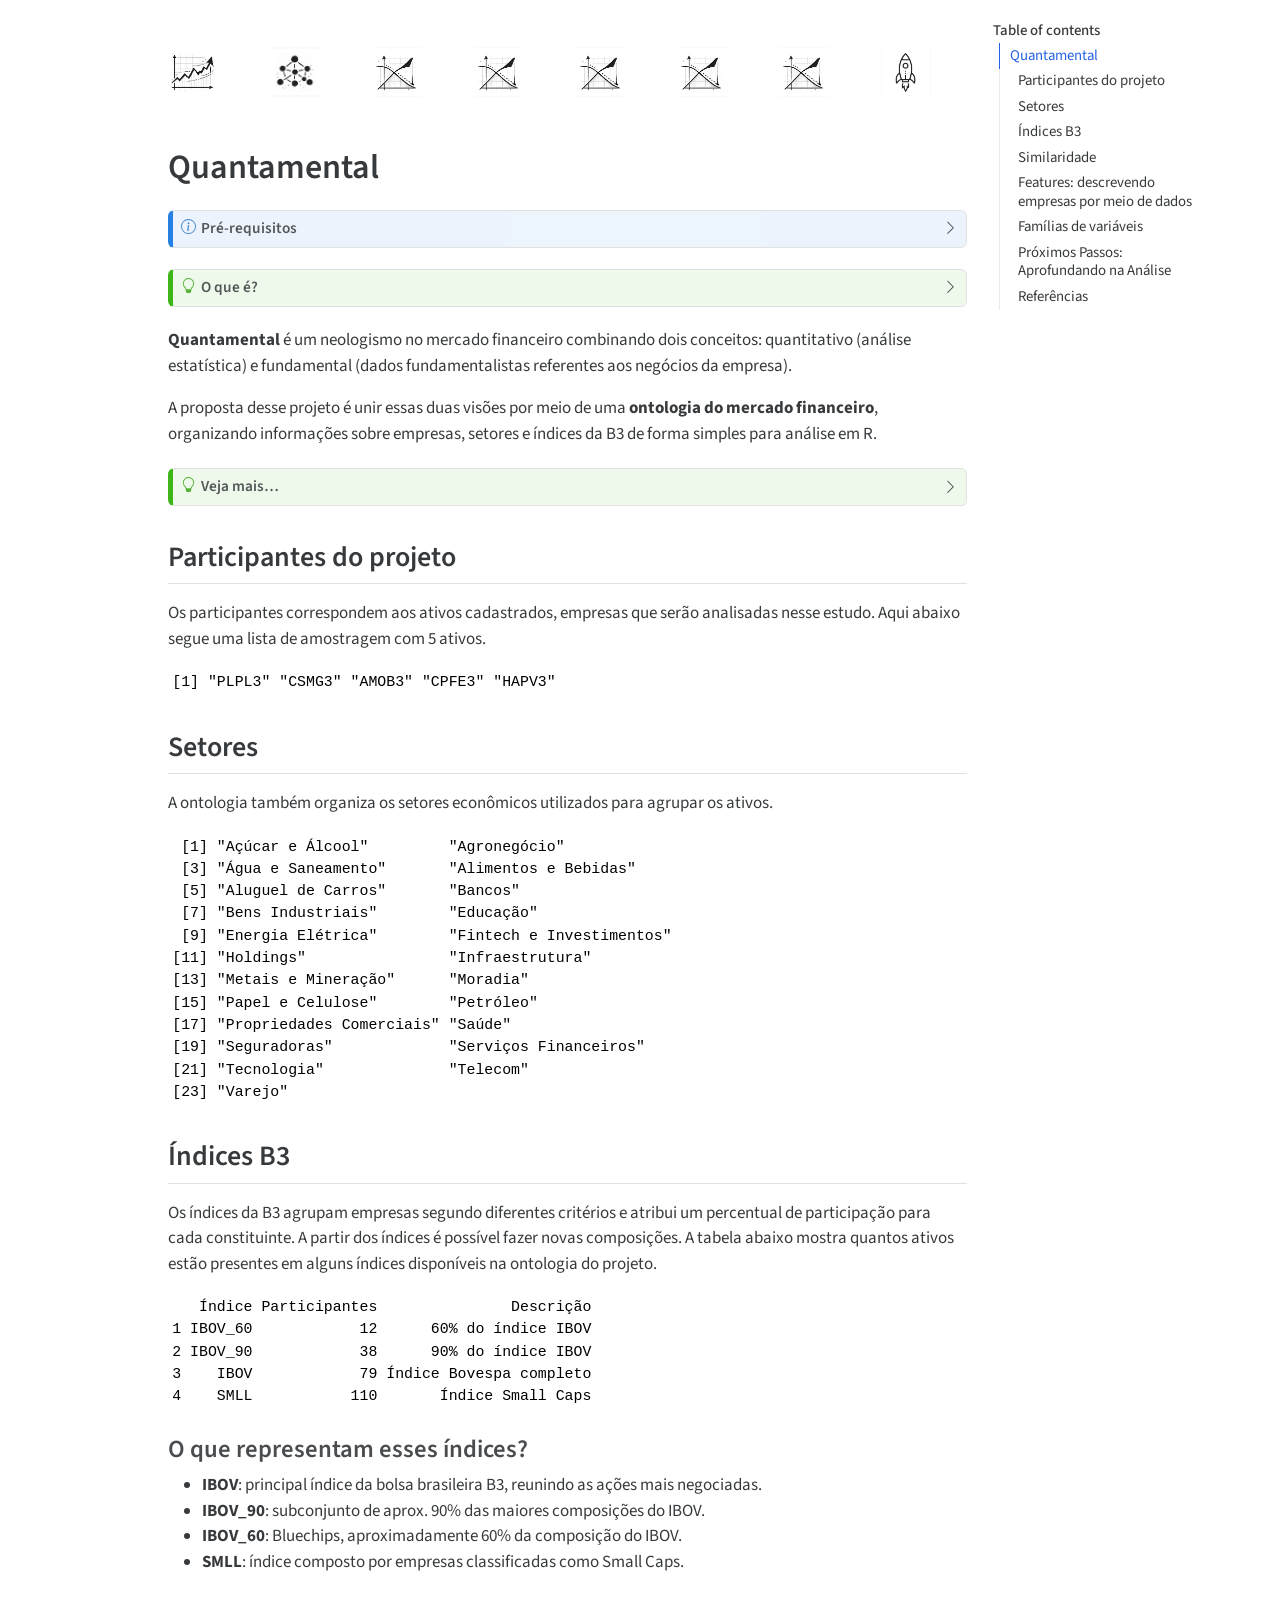
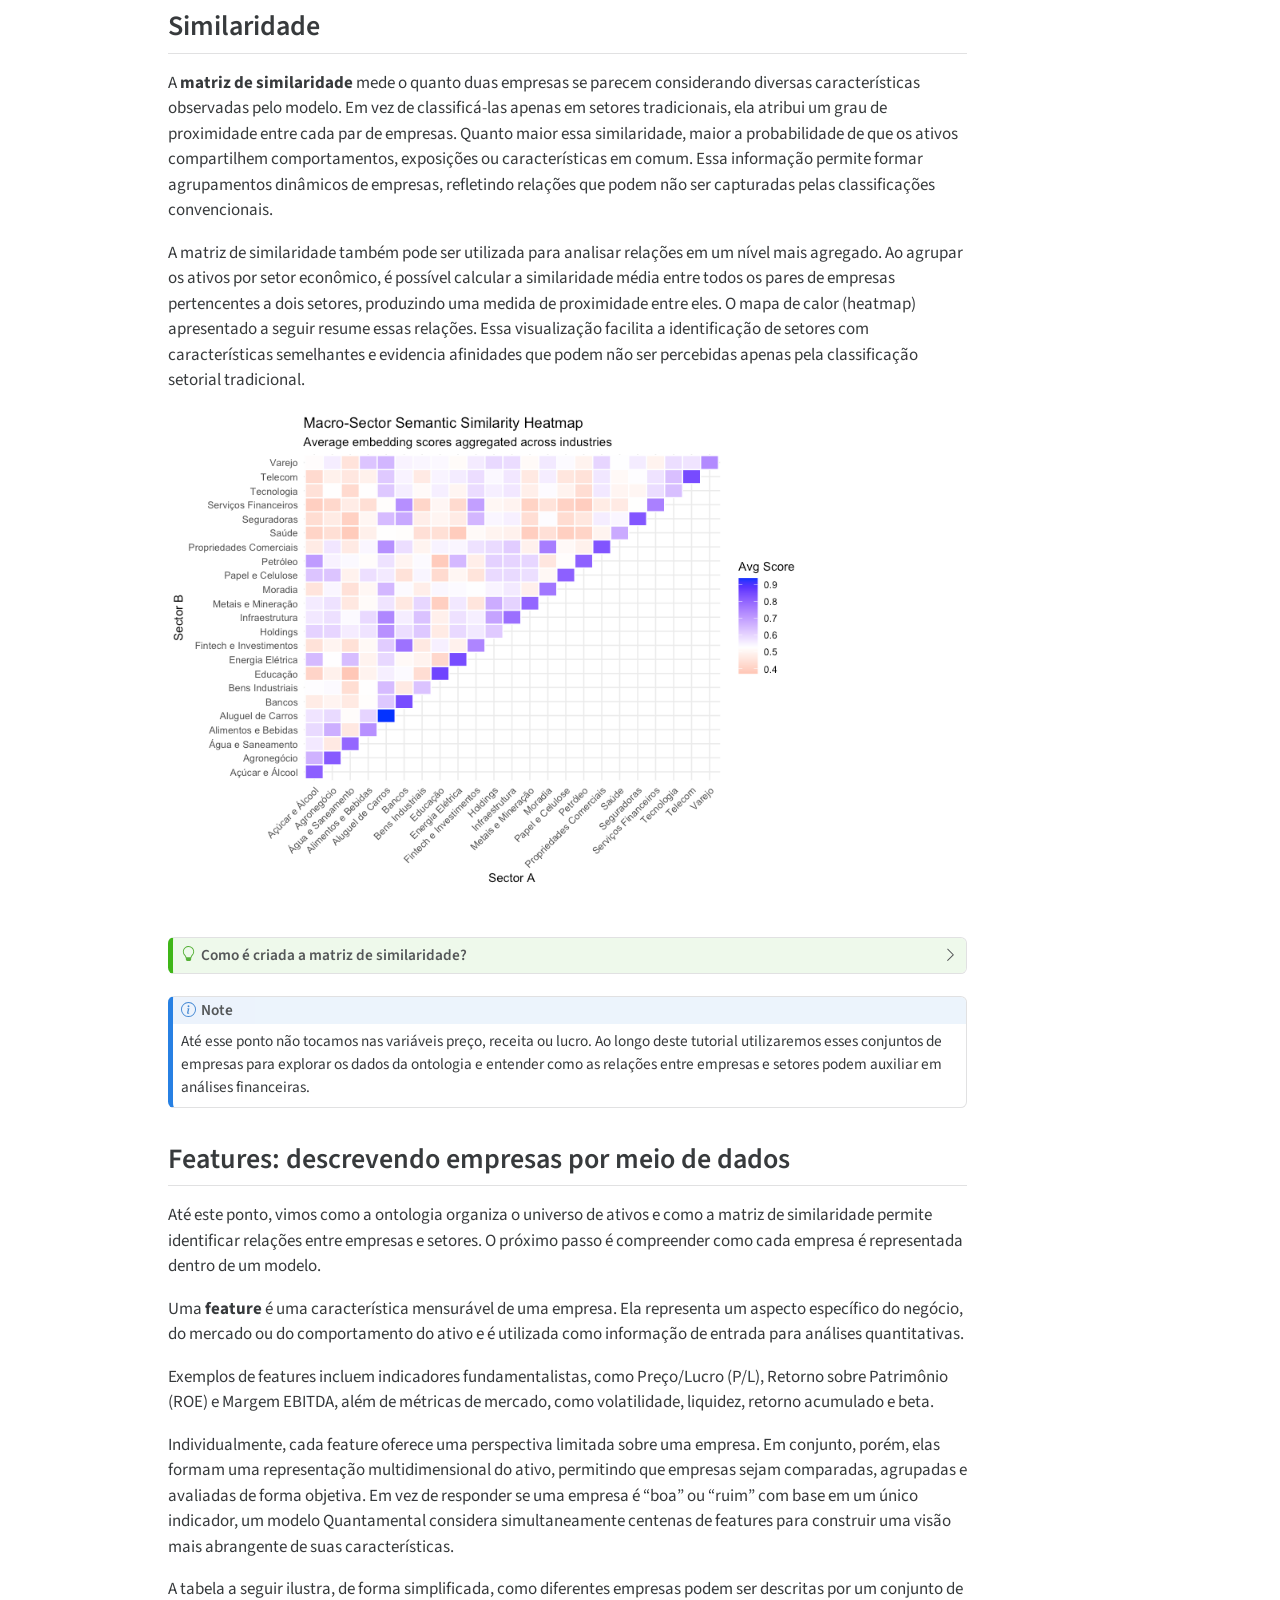
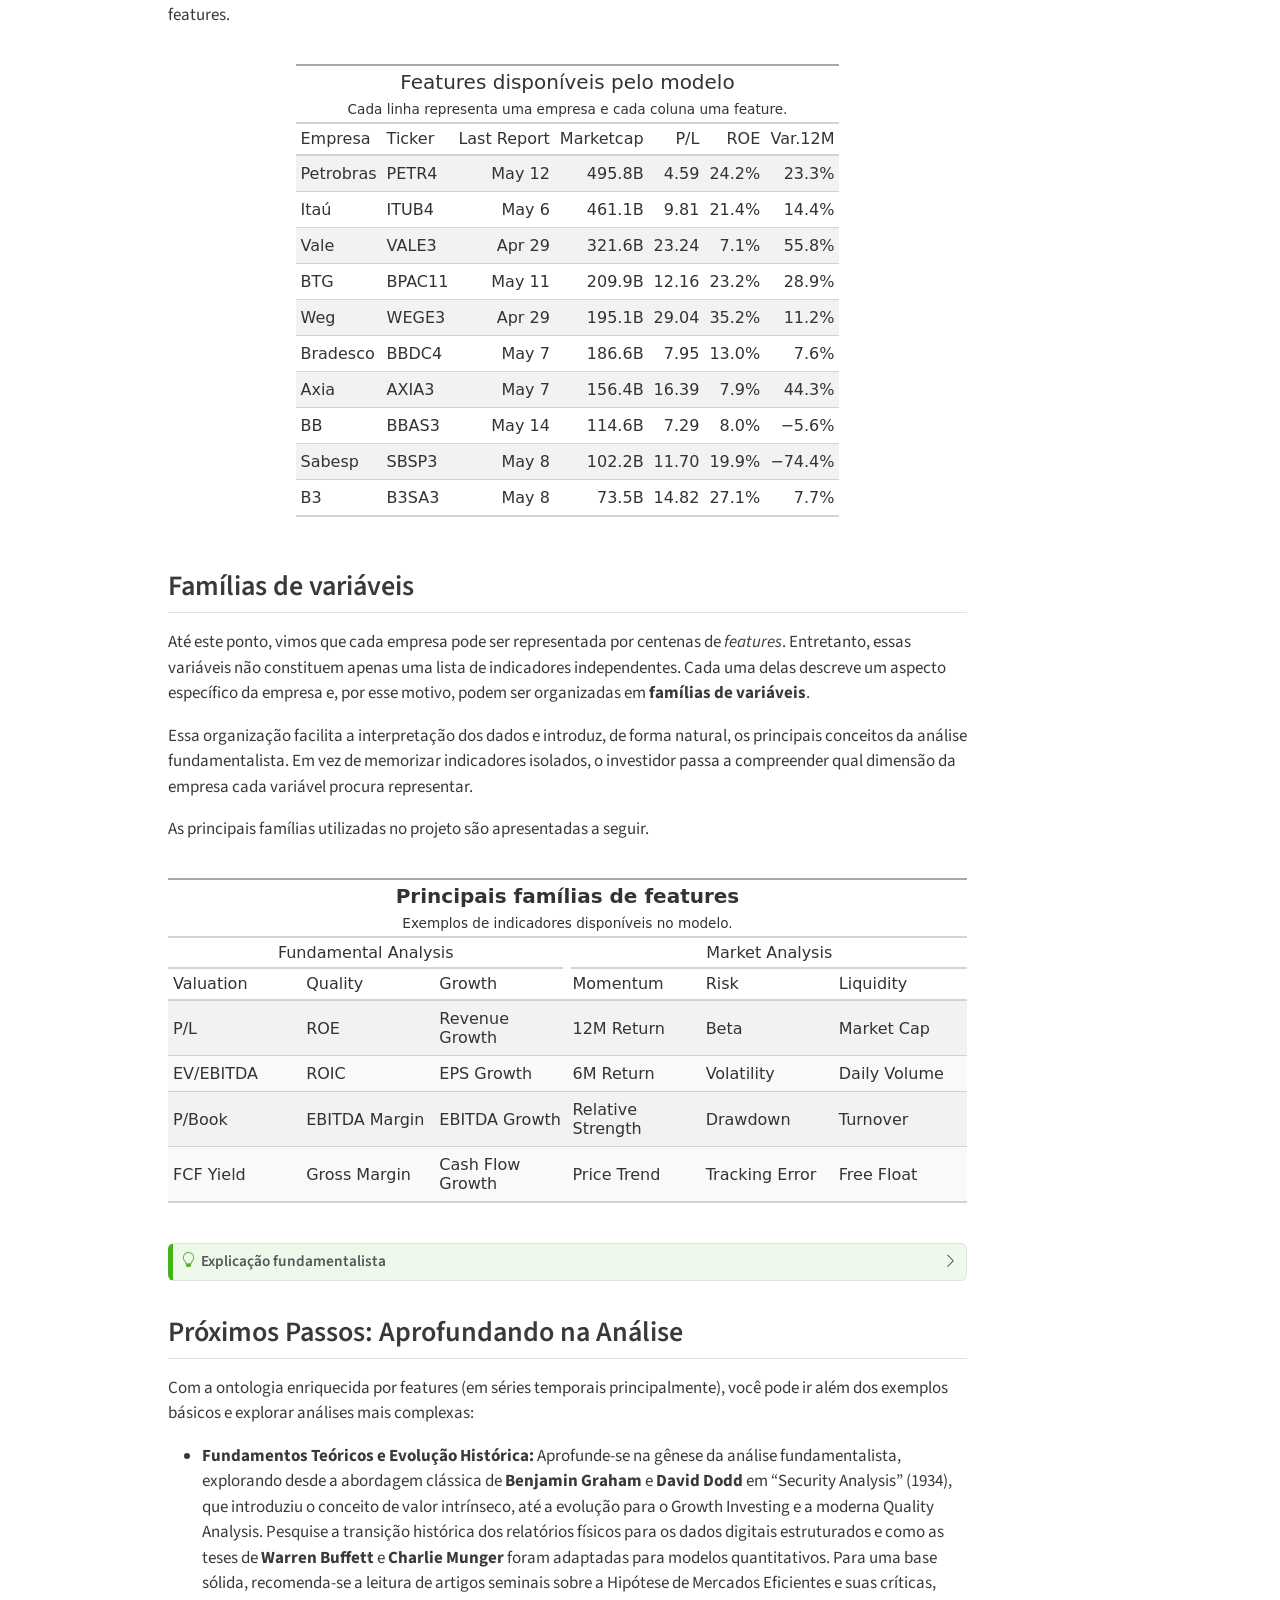
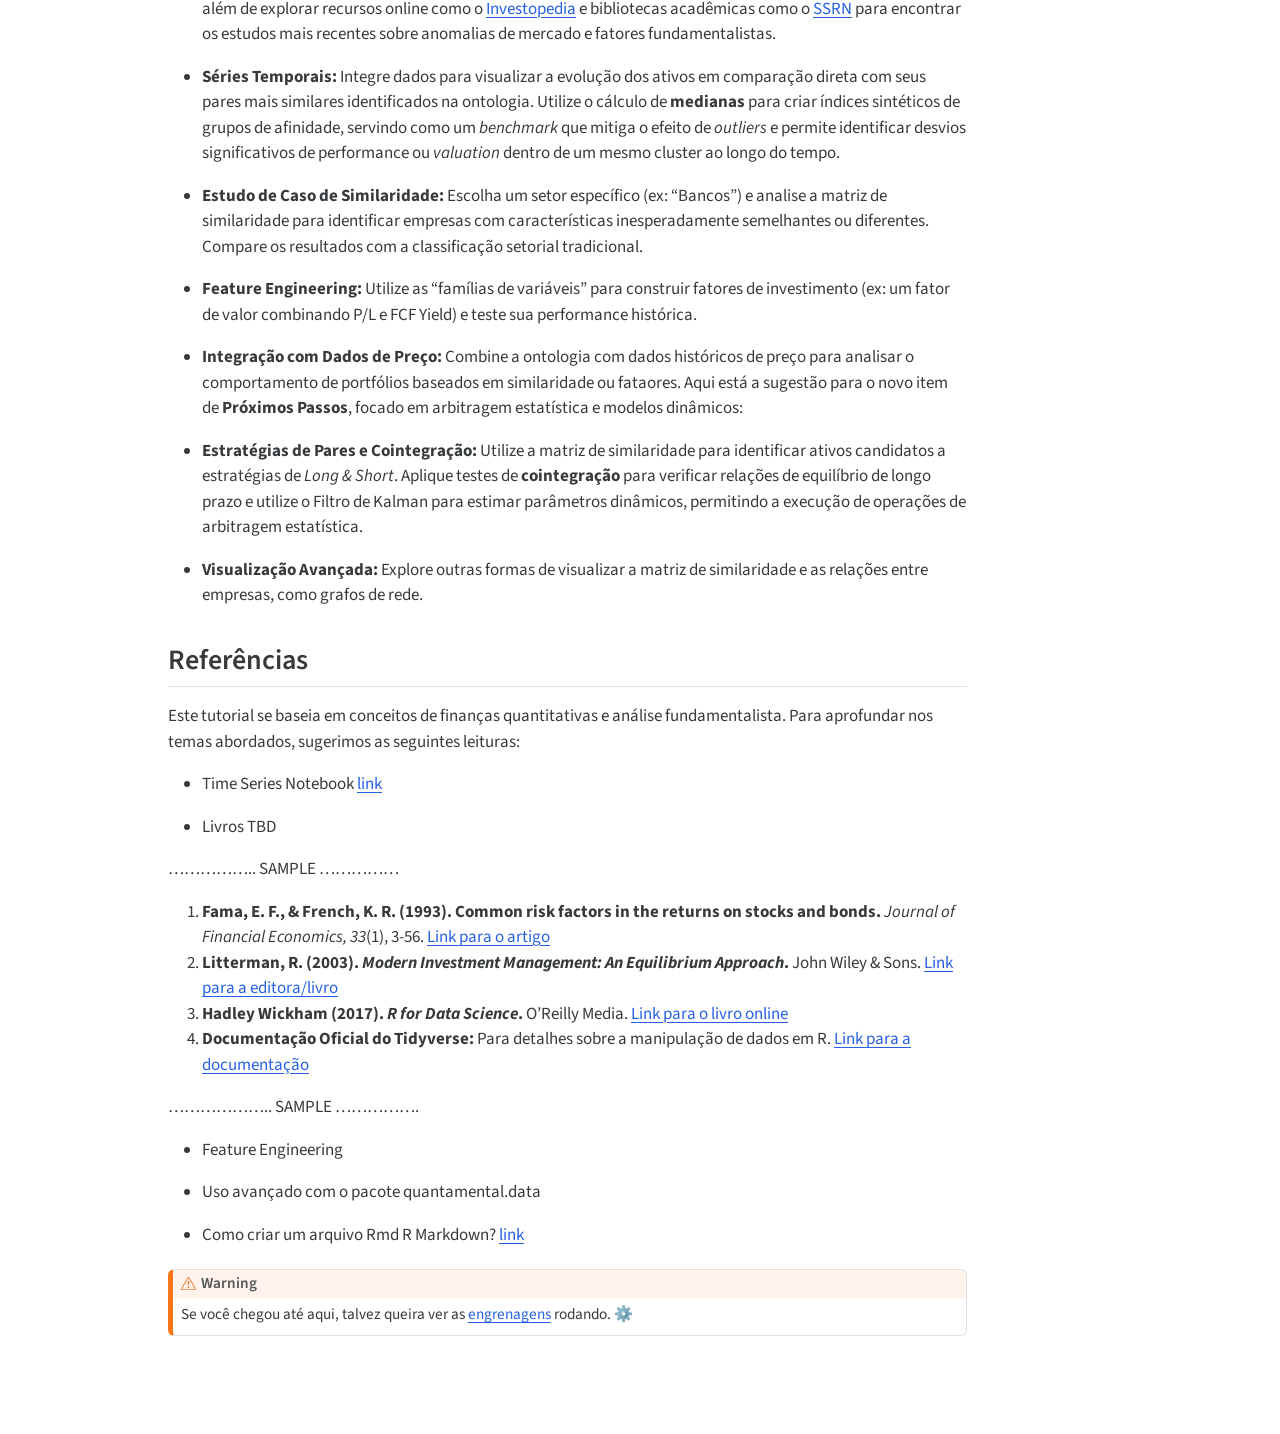
==== docs/index.html @ 2df6fa6d "notebook" ====
<!DOCTYPE html>
<html xmlns="http://www.w3.org/1999/xhtml" lang="en" xml:lang="en"><head>

<meta charset="utf-8">
<meta name="generator" content="quarto-1.9.38">

<meta name="viewport" content="width=device-width, initial-scale=1.0, user-scalable=yes">


<title>index</title>
<style>
/* Default styles provided by pandoc.
** See https://pandoc.org/MANUAL.html#variables-for-html for config info.
*/
code{white-space: pre-wrap;}
span.smallcaps{font-variant: small-caps;}
div.columns{display: flex; gap: min(4vw, 1.5em);}
div.column{flex: auto; overflow-x: auto;}
div.hanging-indent{margin-left: 1.5em; text-indent: -1.5em;}
ul.task-list{list-style: none;}
ul.task-list li input[type="checkbox"] {
  width: 0.8em;
  margin: 0 0.8em 0.2em -1em; /* quarto-specific, see https://github.com/quarto-dev/quarto-cli/issues/4556 */ 
  vertical-align: middle;
}
/* CSS for syntax highlighting */
html { -webkit-text-size-adjust: 100%; }
pre > code.sourceCode { white-space: pre; position: relative; }
pre > code.sourceCode > span { display: inline-block; line-height: 1.25; }
pre > code.sourceCode > span:empty { height: 1.2em; }
.sourceCode { overflow: visible; }
code.sourceCode > span { color: inherit; text-decoration: inherit; }
div.sourceCode { margin: 1em 0; }
pre.sourceCode { margin: 0; }
@media screen {
div.sourceCode { overflow: auto; }
}
@media print {
pre > code.sourceCode { white-space: pre-wrap; }
pre > code.sourceCode > span { text-indent: -5em; padding-left: 5em; }
}
pre.numberSource code
  { counter-reset: source-line 0; }
pre.numberSource code > span
  { position: relative; left: -4em; counter-increment: source-line; }
pre.numberSource code > span > a:first-child::before
  { content: counter(source-line);
    position: relative; left: -1em; text-align: right; vertical-align: baseline;
    border: none; display: inline-block;
    -webkit-touch-callout: none; -webkit-user-select: none;
    -khtml-user-select: none; -moz-user-select: none;
    -ms-user-select: none; user-select: none;
    padding: 0 4px; width: 4em;
  }
pre.numberSource { margin-left: 3em;  padding-left: 4px; }
div.sourceCode
  {   }
@media screen {
pre > code.sourceCode > span > a:first-child::before { text-decoration: underline; }
}
</style>


<script src="index_files/libs/clipboard/clipboard.min.js"></script>
<script src="index_files/libs/quarto-html/quarto.js" type="module"></script>
<script src="index_files/libs/quarto-html/tabsets/tabsets.js" type="module"></script>
<script src="index_files/libs/quarto-html/popper.min.js"></script>
<script src="index_files/libs/quarto-html/tippy.umd.min.js"></script>
<script src="index_files/libs/quarto-html/anchor.min.js"></script>
<link href="index_files/libs/quarto-html/tippy.css" rel="stylesheet">
<link href="index_files/libs/quarto-html/quarto-syntax-highlighting-15634bcf2e68342d4ad2dfa704d543f6.css" rel="stylesheet" id="quarto-text-highlighting-styles">
<script src="index_files/libs/bootstrap/bootstrap.min.js"></script>
<link href="index_files/libs/bootstrap/bootstrap-icons.css" rel="stylesheet">
<link href="index_files/libs/bootstrap/bootstrap-8ffd5f67044e5306d9846f29df41dda5.min.css" rel="stylesheet" append-hash="true" id="quarto-bootstrap" data-mode="light">


</head>

<body class="quarto-light">

<div id="quarto-content" class="page-columns page-rows-contents page-layout-article">
<div id="quarto-margin-sidebar" class="sidebar margin-sidebar">
  <nav id="TOC" role="doc-toc" class="toc-active">
    <h2 id="toc-title">Table of contents</h2>
   
  <ul class="collapse">
  <li><a href="#quantamental" id="toc-quantamental" class="nav-link active" data-scroll-target="#quantamental">Quantamental</a>
  <ul class="collapse">
  <li><a href="#participantes-do-projeto" id="toc-participantes-do-projeto" class="nav-link" data-scroll-target="#participantes-do-projeto">Participantes do projeto</a></li>
  <li><a href="#setores" id="toc-setores" class="nav-link" data-scroll-target="#setores">Setores</a></li>
  <li><a href="#índices-b3" id="toc-índices-b3" class="nav-link" data-scroll-target="#índices-b3">Índices B3</a></li>
  <li><a href="#similaridade" id="toc-similaridade" class="nav-link" data-scroll-target="#similaridade">Similaridade</a></li>
  <li><a href="#features-descrevendo-empresas-por-meio-de-dados" id="toc-features-descrevendo-empresas-por-meio-de-dados" class="nav-link" data-scroll-target="#features-descrevendo-empresas-por-meio-de-dados">Features: descrevendo empresas por meio de dados</a></li>
  <li><a href="#famílias-de-variáveis" id="toc-famílias-de-variáveis" class="nav-link" data-scroll-target="#famílias-de-variáveis">Famílias de variáveis</a></li>
  <li><a href="#próximos-passos-aprofundando-na-análise" id="toc-próximos-passos-aprofundando-na-análise" class="nav-link" data-scroll-target="#próximos-passos-aprofundando-na-análise">Próximos Passos: Aprofundando na Análise</a></li>
  <li><a href="#referências" id="toc-referências" class="nav-link" data-scroll-target="#referências">Referências</a></li>
  </ul></li>
  </ul>
</nav>
</div>
<main class="content" id="quarto-document-content">




<style>
.icon_menu {
  display: grid;
  grid-template-columns: repeat(8, 1fr);
  gap: 16px;
  max-width: 1400px;
  margin: 30px auto;
}
.icon_menu img {
    background: #fafafa;
    border: none;
    width: 50px;      
    height: 50px;
    object-fit: contain;
}
.icon_menu a {
    text-align: center;
    text-decoration: none;
}
</style>
<div class="icon_menu">
<p><a href="time_series.html"> <img src="png/icon_time_series.png"> </a></p>
<p><a href="#similarity"> <img src="png/icon_similarity.png"> </a></p>
<p><a href="#generic"> <img src="png/icon_generic.png"> </a></p>
<p><a href="#generic"> <img src="png/icon_generic.png"> </a></p>
<p><a href="#generic"> <img src="png/icon_generic.png"> </a></p>
<p><a href="#generic"> <img src="png/icon_generic.png"> </a></p>
<p><a href="#generic"> <img src="png/icon_generic.png"> </a></p>
<p><a href="coding.html"> <img src="png/icon_rocket.png"> </a></p>
</div>
<section id="quantamental" class="level1">
<h1>Quantamental</h1>
<div class="callout callout-style-default callout-note callout-titled">
<div class="callout-header d-flex align-content-center collapsed" data-bs-toggle="collapse" data-bs-target=".callout-1-contents" aria-controls="callout-1" aria-expanded="false" aria-label="Toggle callout">
<div class="callout-icon-container">
<i class="callout-icon"></i>
</div>
<div class="callout-title-container flex-fill">
<span class="screen-reader-only">Note</span>Pré-requisitos
</div>
<div class="callout-btn-toggle d-inline-block border-0 py-1 ps-1 pe-0 float-end"><i class="callout-toggle"></i></div>
</div>
<div id="callout-1" class="callout-1-contents callout-collapse collapse">
<div class="callout-body-container callout-body">
<p>Instalar o R versão posterior a 4.5.2 <br> <a href="https://cran.r-project.org/bin/windows/base/" class="uri">https://cran.r-project.org/bin/windows/base/</a></p>
<p>E a IDE RStudio <br> <a href="https://docs.posit.co/ide/user/#rstudio-ide-oss-downloads" class="uri">https://docs.posit.co/ide/user/#rstudio-ide-oss-downloads</a></p>
<p>Os pacotes de R são obrigatórios para execução correta dos código mais básicos <strong>renv</strong> (ajuda com a criação do ambiente de execução), <strong>here</strong> (acesso a diretórios), <strong>pacman</strong> (instalar os pacotes e dependencias), <strong>tidyverse</strong> é excelente para execuções básicas - <a href="https://tidyverse.org">link</a> -</p>
<div class="code-copy-outer-scaffold"><div class="sourceCode" id="cb1"><pre class="sourceCode r code-with-copy"><code class="sourceCode r"><span id="cb1-1"><a href="#cb1-1" aria-hidden="true" tabindex="-1"></a><span class="cf">if</span> (<span class="sc">!</span><span class="fu">requireNamespace</span>(<span class="st">"renv"</span>, <span class="at">quietly =</span> <span class="cn">TRUE</span>)) <span class="fu">install.packages</span>(<span class="st">"renv"</span>)</span>
<span id="cb1-2"><a href="#cb1-2" aria-hidden="true" tabindex="-1"></a><span class="co"># 1. Install base packages</span></span>
<span id="cb1-3"><a href="#cb1-3" aria-hidden="true" tabindex="-1"></a>renv<span class="sc">::</span><span class="fu">install</span>(<span class="fu">c</span>(<span class="st">"here"</span>,<span class="st">"pacman"</span>))</span>
<span id="cb1-4"><a href="#cb1-4" aria-hidden="true" tabindex="-1"></a><span class="co"># 2. Install with pacman (auto dependencies install)</span></span>
<span id="cb1-5"><a href="#cb1-5" aria-hidden="true" tabindex="-1"></a>pacman<span class="sc">::</span><span class="fu">p_load</span>(<span class="st">"gm"</span>,<span class="st">"tidyverse"</span>)</span></code></pre></div><button title="Copy to Clipboard" class="code-copy-button"><i class="bi"></i></button></div>
</div>
</div>
</div>
<div class="callout callout-style-default callout-tip callout-titled">
<div class="callout-header d-flex align-content-center collapsed" data-bs-toggle="collapse" data-bs-target=".callout-2-contents" aria-controls="callout-2" aria-expanded="false" aria-label="Toggle callout">
<div class="callout-icon-container">
<i class="callout-icon"></i>
</div>
<div class="callout-title-container flex-fill">
<span class="screen-reader-only">Tip</span>O que é?
</div>
<div class="callout-btn-toggle d-inline-block border-0 py-1 ps-1 pe-0 float-end"><i class="callout-toggle"></i></div>
</div>
<div id="callout-2" class="callout-2-contents callout-collapse collapse">
<div class="callout-body-container callout-body">
<p><em>Quanta.mental</em> <br></p>
<ul>
<li><p><strong>Quantitativo:</strong> refere-se à análise quantitativa — modelos matemáticos, algoritmos, estatística e processamento de dados.</p></li>
<li><p><strong>Fundamental:</strong> refere-se à análise fundamentalista tradicional — avaliação de balanços patrimoniais, saúde do negócio, governança e contexto de mercado.</p></li>
</ul>
<section id="origem-e-contexto-histórico" class="level3">
<h3 class="anchored" data-anchor-id="origem-e-contexto-histórico">Origem e Contexto Histórico</h3>
<p>A palavra começou a ganhar forte tração em Wall Street por volta de 2015–2017, em resposta a uma mudança estrutural no mercado financeiro global:</p>
<ul>
<li><p>A explosão dos Big Data e IA: Os gestores fundamentalistas tradicionais (como os seguidores da escola de Warren Buffett) perceberam que a análise manual de balanços e relatórios já não era suficiente diante do volume massivo de dados alternativos (como dados de satélite, navegação na web e transações de cartão de crédito).</p></li>
<li><p>Os limites dos algoritmos puros: Por outro lado, os fundos puramente quantitativos (quant, pioneiros como Jim Simons) enfrentavam desafios com eventos imprevisíveis (black swans) e “ruídos” estatísticos onde o julgamento humano e a visão macro ainda se faziam indispensáveis.</p></li>
</ul>
<p>A gestão quantamental propõe o “melhor dos dois mundos”: o poder computacional analisa de dados para gerar hipóteses e identificar oportunidades, enquanto o faro e julgamento do analista humano valida essas teses e compreende as nuances do negócio que a matemática pura não consegue capturar.</p>
</section>
</div>
</div>
</div>
<p><strong>Quantamental</strong> é um neologismo no mercado financeiro combinando dois conceitos: quantitativo (análise estatística) e fundamental (dados fundamentalistas referentes aos negócios da empresa).</p>
<p>A proposta desse projeto é unir essas duas visões por meio de uma <strong>ontologia do mercado financeiro</strong>, organizando informações sobre empresas, setores e índices da B3 de forma simples para análise em R.</p>
<div class="callout callout-style-default callout-tip callout-titled">
<div class="callout-header d-flex align-content-center collapsed" data-bs-toggle="collapse" data-bs-target=".callout-3-contents" aria-controls="callout-3" aria-expanded="false" aria-label="Toggle callout">
<div class="callout-icon-container">
<i class="callout-icon"></i>
</div>
<div class="callout-title-container flex-fill">
<span class="screen-reader-only">Tip</span>Veja mais…
</div>
<div class="callout-btn-toggle d-inline-block border-0 py-1 ps-1 pe-0 float-end"><i class="callout-toggle"></i></div>
</div>
<div id="callout-3" class="callout-3-contents callout-collapse collapse">
<div class="callout-body-container callout-body">
<p>Uma ontologia pode ser entendida como um <strong>mapa de conhecimento</strong>. Em vez de trabalhar apenas com tabelas isoladas, ela organiza como os elementos do mercado financeiro se relacionam.</p>
<p>Por exemplo:</p>
<ul>
<li>uma empresa pertence a um setor;</li>
<li>um setor reúne diversas empresas;</li>
<li>uma empresa pode fazer parte de um ou mais índices da B3;</li>
<li>empresas do mesmo setor tendem a possuir características semelhantes.</li>
</ul>
<p>Essa organização facilita análises exploratórias, construção de modelos quantitativos e geração de insights para investimento.</p>
<p>Carregando os objetos para gerar os dados dessa página…</p>
<div class="cell">
<div class="cell-output cell-output-stdout">
<pre><code>ontology healthcheck validation...
23 sectors and 171 assets 
indexes updated at 2026-05-05 (IBOV~60%=12) (IBOV~90%=38) (IBOV=79) (SMLL=110) </code></pre>
</div>
<div class="cell-output cell-output-stdout">
<pre><code>quantamental healthcheck validation...</code></pre>
</div>
</div>
</div>
</div>
</div>
<section id="participantes-do-projeto" class="level2">
<h2 class="anchored" data-anchor-id="participantes-do-projeto">Participantes do projeto</h2>
<p>Os participantes correspondem aos ativos cadastrados, empresas que serão analisadas nesse estudo. Aqui abaixo segue uma lista de amostragem com 5 ativos.</p>
<div class="cell">
<div class="cell-output cell-output-stdout">
<pre><code>[1] "PLPL3" "CSMG3" "AMOB3" "CPFE3" "HAPV3"</code></pre>
</div>
</div>
</section>
<section id="setores" class="level2">
<h2 class="anchored" data-anchor-id="setores">Setores</h2>
<p>A ontologia também organiza os setores econômicos utilizados para agrupar os ativos.</p>
<div class="cell">
<div class="cell-output cell-output-stdout">
<pre><code> [1] "Açúcar e Álcool"         "Agronegócio"            
 [3] "Água e Saneamento"       "Alimentos e Bebidas"    
 [5] "Aluguel de Carros"       "Bancos"                 
 [7] "Bens Industriais"        "Educação"               
 [9] "Energia Elétrica"        "Fintech e Investimentos"
[11] "Holdings"                "Infraestrutura"         
[13] "Metais e Mineração"      "Moradia"                
[15] "Papel e Celulose"        "Petróleo"               
[17] "Propriedades Comerciais" "Saúde"                  
[19] "Seguradoras"             "Serviços Financeiros"   
[21] "Tecnologia"              "Telecom"                
[23] "Varejo"                 </code></pre>
</div>
</div>
</section>
<section id="índices-b3" class="level2">
<h2 class="anchored" data-anchor-id="índices-b3">Índices B3</h2>
<p>Os índices da B3 agrupam empresas segundo diferentes critérios e atribui um percentual de participação para cada constituinte. A partir dos índices é possível fazer novas composições. A tabela abaixo mostra quantos ativos estão presentes em alguns índices disponíveis na ontologia do projeto.</p>
<div class="cell">
<div class="cell-output cell-output-stdout">
<pre><code>   Índice Participantes               Descrição
1 IBOV_60            12      60% do índice IBOV
2 IBOV_90            38      90% do índice IBOV
3    IBOV            79 Índice Bovespa completo
4    SMLL           110       Índice Small Caps</code></pre>
</div>
</div>
<section id="o-que-representam-esses-índices" class="level3">
<h3 class="anchored" data-anchor-id="o-que-representam-esses-índices">O que representam esses índices?</h3>
<ul>
<li><strong>IBOV</strong>: principal índice da bolsa brasileira B3, reunindo as ações mais negociadas.</li>
<li><strong>IBOV_90</strong>: subconjunto de aprox. 90% das maiores composições do IBOV.</li>
<li><strong>IBOV_60</strong>: Bluechips, aproximadamente 60% da composição do IBOV.</li>
<li><strong>SMLL</strong>: índice composto por empresas classificadas como Small Caps.</li>
</ul>
</section>
</section>
<section id="similaridade" class="level2">
<h2 class="anchored" data-anchor-id="similaridade">Similaridade</h2>
<p>A <strong>matriz de similaridade</strong> mede o quanto duas empresas se parecem considerando diversas características observadas pelo modelo. Em vez de classificá-las apenas em setores tradicionais, ela atribui um grau de proximidade entre cada par de empresas. Quanto maior essa similaridade, maior a probabilidade de que os ativos compartilhem comportamentos, exposições ou características em comum. Essa informação permite formar agrupamentos dinâmicos de empresas, refletindo relações que podem não ser capturadas pelas classificações convencionais.</p>
<p>A matriz de similaridade também pode ser utilizada para analisar relações em um nível mais agregado. Ao agrupar os ativos por setor econômico, é possível calcular a similaridade média entre todos os pares de empresas pertencentes a dois setores, produzindo uma medida de proximidade entre eles. O mapa de calor (heatmap) apresentado a seguir resume essas relações. Essa visualização facilita a identificação de setores com características semelhantes e evidencia afinidades que podem não ser percebidas apenas pela classificação setorial tradicional.</p>
<div class="cell">
<div class="cell-output-display">
<div>
<figure class="figure">
<p><img src="plots/similarity_heatmap.png" class="img-fluid figure-img" style="width:80.0%"></p>
</figure>
</div>
</div>
</div>
<div class="callout callout-style-default callout-tip callout-titled">
<div class="callout-header d-flex align-content-center collapsed" data-bs-toggle="collapse" data-bs-target=".callout-4-contents" aria-controls="callout-4" aria-expanded="false" aria-label="Toggle callout">
<div class="callout-icon-container">
<i class="callout-icon"></i>
</div>
<div class="callout-title-container flex-fill">
<span class="screen-reader-only">Tip</span>Como é criada a matriz de similaridade?
</div>
<div class="callout-btn-toggle d-inline-block border-0 py-1 ps-1 pe-0 float-end"><i class="callout-toggle"></i></div>
</div>
<div id="callout-4" class="callout-4-contents callout-collapse collapse">
<div class="callout-body-container callout-body">
<p>Uma forma intuitiva de entender a matriz de similaridade é imaginar uma rede de empresas, em que cada empresa está conectada às demais por um grau de afinidade.</p>
<p>Enquanto classificações tradicionais agrupam empresas apenas por setor econômico (por exemplo, bancos, varejo ou energia), a matriz de similaridade considera um conjunto muito mais amplo de informações, como características descritivas, financeiras, operacionais, fatores de risco, métricas de mercado e outros atributos utilizados pelo modelo.</p>
<p>O resultado é uma matriz em que cada elemento representa a intensidade da similaridade entre duas empresas:</p>
<ul>
<li>valores altos indicam empresas muito semelhantes;</li>
<li>valores baixos indicam empresas com poucas características em comum.</li>
</ul>
<p>Essa abordagem permite construir agrupamentos de forma <strong>dinâmica</strong>, isto é, os grupos surgem a partir dos dados observados e podem evoluir conforme as empresas mudam ao longo do tempo.</p>
<p>Na prática, isso oferece diversas vantagens:</p>
<ul>
<li>identifica pares de empresas comparáveis mesmo quando pertencem a setores diferentes;</li>
<li>encontra relações que não aparecem em classificações econômicas tradicionais;</li>
<li>produz grupos mais homogêneos para análises quantitativas;</li>
<li>melhora processos como seleção de comparáveis, construção de fatores, análise de risco e diversificação de portfólio.</li>
</ul>
<p>Dessa forma, a ontologia deixa de representar apenas uma estrutura hierárquica de conhecimento e passa a incorporar também a <strong>intensidade das relações</strong> entre os participantes, enriquecendo a representação do universo de ativos.</p>
</div>
</div>
</div>
<div class="callout callout-style-default callout-note callout-titled">
<div class="callout-header d-flex align-content-center">
<div class="callout-icon-container">
<i class="callout-icon"></i>
</div>
<div class="callout-title-container flex-fill">
Note
</div>
</div>
<div class="callout-body-container callout-body">
<p>Até esse ponto não tocamos nas variáveis preço, receita ou lucro. Ao longo deste tutorial utilizaremos esses conjuntos de empresas para explorar os dados da ontologia e entender como as relações entre empresas e setores podem auxiliar em análises financeiras.</p>
</div>
</div>
</section>
<section id="features-descrevendo-empresas-por-meio-de-dados" class="level2">
<h2 class="anchored" data-anchor-id="features-descrevendo-empresas-por-meio-de-dados">Features: descrevendo empresas por meio de dados</h2>
<p>Até este ponto, vimos como a ontologia organiza o universo de ativos e como a matriz de similaridade permite identificar relações entre empresas e setores. O próximo passo é compreender como cada empresa é representada dentro de um modelo.</p>
<p>Uma <strong>feature</strong> é uma característica mensurável de uma empresa. Ela representa um aspecto específico do negócio, do mercado ou do comportamento do ativo e é utilizada como informação de entrada para análises quantitativas.</p>
<p>Exemplos de features incluem indicadores fundamentalistas, como Preço/Lucro (P/L), Retorno sobre Patrimônio (ROE) e Margem EBITDA, além de métricas de mercado, como volatilidade, liquidez, retorno acumulado e beta.</p>
<p>Individualmente, cada feature oferece uma perspectiva limitada sobre uma empresa. Em conjunto, porém, elas formam uma representação multidimensional do ativo, permitindo que empresas sejam comparadas, agrupadas e avaliadas de forma objetiva. Em vez de responder se uma empresa é “boa” ou “ruim” com base em um único indicador, um modelo Quantamental considera simultaneamente centenas de features para construir uma visão mais abrangente de suas características.</p>
<p>A tabela a seguir ilustra, de forma simplificada, como diferentes empresas podem ser descritas por um conjunto de features.</p>
<div class="cell">
<div class="cell-output-display">
<div id="zfvxvphmzt" style="padding-left:0px;padding-right:0px;padding-top:10px;padding-bottom:10px;overflow-x:auto;overflow-y:auto;width:auto;height:auto;">
<style>#zfvxvphmzt table {
  font-family: system-ui, 'Segoe UI', Roboto, Helvetica, Arial, sans-serif, 'Apple Color Emoji', 'Segoe UI Emoji', 'Segoe UI Symbol', 'Noto Color Emoji';
  -webkit-font-smoothing: antialiased;
  -moz-osx-font-smoothing: grayscale;
}

#zfvxvphmzt thead, #zfvxvphmzt tbody, #zfvxvphmzt tfoot, #zfvxvphmzt tr, #zfvxvphmzt td, #zfvxvphmzt th {
  border-style: none;
}

#zfvxvphmzt p {
  margin: 0;
  padding: 0;
}

#zfvxvphmzt .gt_table {
  display: table;
  border-collapse: collapse;
  line-height: normal;
  margin-left: auto;
  margin-right: auto;
  color: #333333;
  font-size: 16px;
  font-weight: normal;
  font-style: normal;
  background-color: #FFFFFF;
  width: auto;
  border-top-style: solid;
  border-top-width: 2px;
  border-top-color: #A8A8A8;
  border-right-style: none;
  border-right-width: 2px;
  border-right-color: #D3D3D3;
  border-bottom-style: solid;
  border-bottom-width: 2px;
  border-bottom-color: #A8A8A8;
  border-left-style: none;
  border-left-width: 2px;
  border-left-color: #D3D3D3;
}

#zfvxvphmzt .gt_caption {
  padding-top: 4px;
  padding-bottom: 4px;
}

#zfvxvphmzt .gt_title {
  color: #333333;
  font-size: 125%;
  font-weight: initial;
  padding-top: 4px;
  padding-bottom: 4px;
  padding-left: 5px;
  padding-right: 5px;
  border-bottom-color: #FFFFFF;
  border-bottom-width: 0;
}

#zfvxvphmzt .gt_subtitle {
  color: #333333;
  font-size: 85%;
  font-weight: initial;
  padding-top: 3px;
  padding-bottom: 5px;
  padding-left: 5px;
  padding-right: 5px;
  border-top-color: #FFFFFF;
  border-top-width: 0;
}

#zfvxvphmzt .gt_heading {
  background-color: #FFFFFF;
  text-align: center;
  border-bottom-color: #FFFFFF;
  border-left-style: none;
  border-left-width: 1px;
  border-left-color: #D3D3D3;
  border-right-style: none;
  border-right-width: 1px;
  border-right-color: #D3D3D3;
}

#zfvxvphmzt .gt_bottom_border {
  border-bottom-style: solid;
  border-bottom-width: 2px;
  border-bottom-color: #D3D3D3;
}

#zfvxvphmzt .gt_col_headings {
  border-top-style: solid;
  border-top-width: 2px;
  border-top-color: #D3D3D3;
  border-bottom-style: solid;
  border-bottom-width: 2px;
  border-bottom-color: #D3D3D3;
  border-left-style: none;
  border-left-width: 1px;
  border-left-color: #D3D3D3;
  border-right-style: none;
  border-right-width: 1px;
  border-right-color: #D3D3D3;
}

#zfvxvphmzt .gt_col_heading {
  color: #333333;
  background-color: #FFFFFF;
  font-size: 100%;
  font-weight: normal;
  text-transform: inherit;
  border-left-style: none;
  border-left-width: 1px;
  border-left-color: #D3D3D3;
  border-right-style: none;
  border-right-width: 1px;
  border-right-color: #D3D3D3;
  vertical-align: bottom;
  padding-top: 5px;
  padding-bottom: 6px;
  padding-left: 5px;
  padding-right: 5px;
  overflow-x: hidden;
}

#zfvxvphmzt .gt_column_spanner_outer {
  color: #333333;
  background-color: #FFFFFF;
  font-size: 100%;
  font-weight: normal;
  text-transform: inherit;
  padding-top: 0;
  padding-bottom: 0;
  padding-left: 4px;
  padding-right: 4px;
}

#zfvxvphmzt .gt_column_spanner_outer:first-child {
  padding-left: 0;
}

#zfvxvphmzt .gt_column_spanner_outer:last-child {
  padding-right: 0;
}

#zfvxvphmzt .gt_column_spanner {
  border-bottom-style: solid;
  border-bottom-width: 2px;
  border-bottom-color: #D3D3D3;
  vertical-align: bottom;
  padding-top: 5px;
  padding-bottom: 5px;
  overflow-x: hidden;
  display: inline-block;
  width: 100%;
}

#zfvxvphmzt .gt_spanner_row {
  border-bottom-style: hidden;
}

#zfvxvphmzt .gt_group_heading {
  padding-top: 8px;
  padding-bottom: 8px;
  padding-left: 5px;
  padding-right: 5px;
  color: #333333;
  background-color: #FFFFFF;
  font-size: 100%;
  font-weight: initial;
  text-transform: inherit;
  border-top-style: solid;
  border-top-width: 2px;
  border-top-color: #D3D3D3;
  border-bottom-style: solid;
  border-bottom-width: 2px;
  border-bottom-color: #D3D3D3;
  border-left-style: none;
  border-left-width: 1px;
  border-left-color: #D3D3D3;
  border-right-style: none;
  border-right-width: 1px;
  border-right-color: #D3D3D3;
  vertical-align: middle;
  text-align: left;
}

#zfvxvphmzt .gt_empty_group_heading {
  padding: 0.5px;
  color: #333333;
  background-color: #FFFFFF;
  font-size: 100%;
  font-weight: initial;
  border-top-style: solid;
  border-top-width: 2px;
  border-top-color: #D3D3D3;
  border-bottom-style: solid;
  border-bottom-width: 2px;
  border-bottom-color: #D3D3D3;
  vertical-align: middle;
}

#zfvxvphmzt .gt_from_md > :first-child {
  margin-top: 0;
}

#zfvxvphmzt .gt_from_md > :last-child {
  margin-bottom: 0;
}

#zfvxvphmzt .gt_row {
  padding-top: 8px;
  padding-bottom: 8px;
  padding-left: 5px;
  padding-right: 5px;
  margin: 10px;
  border-top-style: solid;
  border-top-width: 1px;
  border-top-color: #D3D3D3;
  border-left-style: none;
  border-left-width: 1px;
  border-left-color: #D3D3D3;
  border-right-style: none;
  border-right-width: 1px;
  border-right-color: #D3D3D3;
  vertical-align: middle;
  overflow-x: hidden;
}

#zfvxvphmzt .gt_stub {
  color: #333333;
  background-color: #FFFFFF;
  font-size: 100%;
  font-weight: initial;
  text-transform: inherit;
  border-right-style: solid;
  border-right-width: 2px;
  border-right-color: #D3D3D3;
  padding-left: 5px;
  padding-right: 5px;
}

#zfvxvphmzt .gt_stub_row_group {
  color: #333333;
  background-color: #FFFFFF;
  font-size: 100%;
  font-weight: initial;
  text-transform: inherit;
  border-right-style: solid;
  border-right-width: 2px;
  border-right-color: #D3D3D3;
  padding-left: 5px;
  padding-right: 5px;
  vertical-align: top;
}

#zfvxvphmzt .gt_row_group_first td {
  border-top-width: 2px;
}

#zfvxvphmzt .gt_row_group_first th {
  border-top-width: 2px;
}

#zfvxvphmzt .gt_summary_row {
  color: #333333;
  background-color: #FFFFFF;
  text-transform: inherit;
  padding-top: 8px;
  padding-bottom: 8px;
  padding-left: 5px;
  padding-right: 5px;
}

#zfvxvphmzt .gt_first_summary_row {
  border-top-style: solid;
  border-top-color: #D3D3D3;
}

#zfvxvphmzt .gt_first_summary_row.thick {
  border-top-width: 2px;
}

#zfvxvphmzt .gt_last_summary_row {
  padding-top: 8px;
  padding-bottom: 8px;
  padding-left: 5px;
  padding-right: 5px;
  border-bottom-style: solid;
  border-bottom-width: 2px;
  border-bottom-color: #D3D3D3;
}

#zfvxvphmzt .gt_grand_summary_row {
  color: #333333;
  background-color: #FFFFFF;
  text-transform: inherit;
  padding-top: 8px;
  padding-bottom: 8px;
  padding-left: 5px;
  padding-right: 5px;
}

#zfvxvphmzt .gt_first_grand_summary_row {
  padding-top: 8px;
  padding-bottom: 8px;
  padding-left: 5px;
  padding-right: 5px;
  border-top-style: double;
  border-top-width: 6px;
  border-top-color: #D3D3D3;
}

#zfvxvphmzt .gt_last_grand_summary_row_top {
  padding-top: 8px;
  padding-bottom: 8px;
  padding-left: 5px;
  padding-right: 5px;
  border-bottom-style: double;
  border-bottom-width: 6px;
  border-bottom-color: #D3D3D3;
}

#zfvxvphmzt .gt_striped {
  background-color: rgba(128, 128, 128, 0.05);
}

#zfvxvphmzt .gt_table_body {
  border-top-style: solid;
  border-top-width: 2px;
  border-top-color: #D3D3D3;
  border-bottom-style: solid;
  border-bottom-width: 2px;
  border-bottom-color: #D3D3D3;
}

#zfvxvphmzt .gt_footnotes {
  color: #333333;
  background-color: #FFFFFF;
  border-bottom-style: none;
  border-bottom-width: 2px;
  border-bottom-color: #D3D3D3;
  border-left-style: none;
  border-left-width: 2px;
  border-left-color: #D3D3D3;
  border-right-style: none;
  border-right-width: 2px;
  border-right-color: #D3D3D3;
}

#zfvxvphmzt .gt_footnote {
  margin: 0px;
  font-size: 90%;
  padding-top: 4px;
  padding-bottom: 4px;
  padding-left: 5px;
  padding-right: 5px;
}

#zfvxvphmzt .gt_sourcenotes {
  color: #333333;
  background-color: #FFFFFF;
  border-bottom-style: none;
  border-bottom-width: 2px;
  border-bottom-color: #D3D3D3;
  border-left-style: none;
  border-left-width: 2px;
  border-left-color: #D3D3D3;
  border-right-style: none;
  border-right-width: 2px;
  border-right-color: #D3D3D3;
}

#zfvxvphmzt .gt_sourcenote {
  font-size: 90%;
  padding-top: 4px;
  padding-bottom: 4px;
  padding-left: 5px;
  padding-right: 5px;
}

#zfvxvphmzt .gt_left {
  text-align: left;
}

#zfvxvphmzt .gt_center {
  text-align: center;
}

#zfvxvphmzt .gt_right {
  text-align: right;
  font-variant-numeric: tabular-nums;
}

#zfvxvphmzt .gt_font_normal {
  font-weight: normal;
}

#zfvxvphmzt .gt_font_bold {
  font-weight: bold;
}

#zfvxvphmzt .gt_font_italic {
  font-style: italic;
}

#zfvxvphmzt .gt_super {
  font-size: 65%;
}

#zfvxvphmzt .gt_footnote_marks {
  font-size: 75%;
  vertical-align: 0.4em;
  position: initial;
}

#zfvxvphmzt .gt_asterisk {
  font-size: 100%;
  vertical-align: 0;
}

#zfvxvphmzt .gt_indent_1 {
  text-indent: 5px;
}

#zfvxvphmzt .gt_indent_2 {
  text-indent: 10px;
}

#zfvxvphmzt .gt_indent_3 {
  text-indent: 15px;
}

#zfvxvphmzt .gt_indent_4 {
  text-indent: 20px;
}

#zfvxvphmzt .gt_indent_5 {
  text-indent: 25px;
}

#zfvxvphmzt .katex-display {
  display: inline-flex !important;
  margin-bottom: 0.75em !important;
}

#zfvxvphmzt div.Reactable > div.rt-table > div.rt-thead > div.rt-tr.rt-tr-group-header > div.rt-th-group:after {
  height: 0px !important;
}
</style>

<table class="gt_table caption-top table table-sm table-striped small" data-quarto-bootstrap="false">
<thead>
<tr class="gt_heading header">
<td colspan="7" class="gt_heading gt_title gt_font_normal">Features disponíveis pelo modelo</td>
</tr>
<tr class="gt_heading even">
<td colspan="7" class="gt_heading gt_subtitle gt_font_normal gt_bottom_border">Cada linha representa uma empresa e cada coluna uma feature.</td>
</tr>
<tr class="gt_col_headings header">
<th id="company_name" class="gt_col_heading gt_columns_bottom_border gt_left" data-quarto-table-cell-role="th" scope="col">Empresa</th>
<th id="asset" class="gt_col_heading gt_columns_bottom_border gt_left" data-quarto-table-cell-role="th" scope="col">Ticker</th>
<th id="Report_Date" class="gt_col_heading gt_columns_bottom_border gt_right" data-quarto-table-cell-role="th" scope="col">Last Report</th>
<th id="marketcap" class="gt_col_heading gt_columns_bottom_border gt_right" data-quarto-table-cell-role="th" scope="col">Marketcap</th>
<th id="pe" class="gt_col_heading gt_columns_bottom_border gt_right" data-quarto-table-cell-role="th" scope="col">P/L</th>
<th id="roe" class="gt_col_heading gt_columns_bottom_border gt_right" data-quarto-table-cell-role="th" scope="col">ROE</th>
<th id="var_12M" class="gt_col_heading gt_columns_bottom_border gt_right" data-quarto-table-cell-role="th" scope="col">Var.12M</th>
</tr>
</thead>
<tbody class="gt_table_body">
<tr class="odd">
<td class="gt_row gt_left" headers="company_name">Petrobras</td>
<td class="gt_row gt_left" headers="asset">PETR4</td>
<td class="gt_row gt_right" headers="Report_Date">May 12</td>
<td class="gt_row gt_right" headers="marketcap">495.8B</td>
<td class="gt_row gt_right" headers="pe">4.59</td>
<td class="gt_row gt_right" headers="roe">24.2%</td>
<td class="gt_row gt_right" headers="var_12M">23.3%</td>
</tr>
<tr class="even">
<td class="gt_row gt_left" headers="company_name">Itaú</td>
<td class="gt_row gt_left" headers="asset">ITUB4</td>
<td class="gt_row gt_right" headers="Report_Date">May 6</td>
<td class="gt_row gt_right" headers="marketcap">461.1B</td>
<td class="gt_row gt_right" headers="pe">9.81</td>
<td class="gt_row gt_right" headers="roe">21.4%</td>
<td class="gt_row gt_right" headers="var_12M">14.4%</td>
</tr>
<tr class="odd">
<td class="gt_row gt_left" headers="company_name">Vale</td>
<td class="gt_row gt_left" headers="asset">VALE3</td>
<td class="gt_row gt_right" headers="Report_Date">Apr 29</td>
<td class="gt_row gt_right" headers="marketcap">321.6B</td>
<td class="gt_row gt_right" headers="pe">23.24</td>
<td class="gt_row gt_right" headers="roe">7.1%</td>
<td class="gt_row gt_right" headers="var_12M">55.8%</td>
</tr>
<tr class="even">
<td class="gt_row gt_left" headers="company_name">BTG</td>
<td class="gt_row gt_left" headers="asset">BPAC11</td>
<td class="gt_row gt_right" headers="Report_Date">May 11</td>
<td class="gt_row gt_right" headers="marketcap">209.9B</td>
<td class="gt_row gt_right" headers="pe">12.16</td>
<td class="gt_row gt_right" headers="roe">23.2%</td>
<td class="gt_row gt_right" headers="var_12M">28.9%</td>
</tr>
<tr class="odd">
<td class="gt_row gt_left" headers="company_name">Weg</td>
<td class="gt_row gt_left" headers="asset">WEGE3</td>
<td class="gt_row gt_right" headers="Report_Date">Apr 29</td>
<td class="gt_row gt_right" headers="marketcap">195.1B</td>
<td class="gt_row gt_right" headers="pe">29.04</td>
<td class="gt_row gt_right" headers="roe">35.2%</td>
<td class="gt_row gt_right" headers="var_12M">11.2%</td>
</tr>
<tr class="even">
<td class="gt_row gt_left" headers="company_name">Bradesco</td>
<td class="gt_row gt_left" headers="asset">BBDC4</td>
<td class="gt_row gt_right" headers="Report_Date">May 7</td>
<td class="gt_row gt_right" headers="marketcap">186.6B</td>
<td class="gt_row gt_right" headers="pe">7.95</td>
<td class="gt_row gt_right" headers="roe">13.0%</td>
<td class="gt_row gt_right" headers="var_12M">7.6%</td>
</tr>
<tr class="odd">
<td class="gt_row gt_left" headers="company_name">Axia</td>
<td class="gt_row gt_left" headers="asset">AXIA3</td>
<td class="gt_row gt_right" headers="Report_Date">May 7</td>
<td class="gt_row gt_right" headers="marketcap">156.4B</td>
<td class="gt_row gt_right" headers="pe">16.39</td>
<td class="gt_row gt_right" headers="roe">7.9%</td>
<td class="gt_row gt_right" headers="var_12M">44.3%</td>
</tr>
<tr class="even">
<td class="gt_row gt_left" headers="company_name">BB</td>
<td class="gt_row gt_left" headers="asset">BBAS3</td>
<td class="gt_row gt_right" headers="Report_Date">May 14</td>
<td class="gt_row gt_right" headers="marketcap">114.6B</td>
<td class="gt_row gt_right" headers="pe">7.29</td>
<td class="gt_row gt_right" headers="roe">8.0%</td>
<td class="gt_row gt_right" headers="var_12M">−5.6%</td>
</tr>
<tr class="odd">
<td class="gt_row gt_left" headers="company_name">Sabesp</td>
<td class="gt_row gt_left" headers="asset">SBSP3</td>
<td class="gt_row gt_right" headers="Report_Date">May 8</td>
<td class="gt_row gt_right" headers="marketcap">102.2B</td>
<td class="gt_row gt_right" headers="pe">11.70</td>
<td class="gt_row gt_right" headers="roe">19.9%</td>
<td class="gt_row gt_right" headers="var_12M">−74.4%</td>
</tr>
<tr class="even">
<td class="gt_row gt_left" headers="company_name">B3</td>
<td class="gt_row gt_left" headers="asset">B3SA3</td>
<td class="gt_row gt_right" headers="Report_Date">May 8</td>
<td class="gt_row gt_right" headers="marketcap">73.5B</td>
<td class="gt_row gt_right" headers="pe">14.82</td>
<td class="gt_row gt_right" headers="roe">27.1%</td>
<td class="gt_row gt_right" headers="var_12M">7.7%</td>
</tr>
</tbody>
</table>

</div>
</div>
</div>
</section>
<section id="famílias-de-variáveis" class="level2">
<h2 class="anchored" data-anchor-id="famílias-de-variáveis">Famílias de variáveis</h2>
<p>Até este ponto, vimos que cada empresa pode ser representada por centenas de <em>features</em>. Entretanto, essas variáveis não constituem apenas uma lista de indicadores independentes. Cada uma delas descreve um aspecto específico da empresa e, por esse motivo, podem ser organizadas em <strong>famílias de variáveis</strong>.</p>
<p>Essa organização facilita a interpretação dos dados e introduz, de forma natural, os principais conceitos da análise fundamentalista. Em vez de memorizar indicadores isolados, o investidor passa a compreender qual dimensão da empresa cada variável procura representar.</p>
<p>As principais famílias utilizadas no projeto são apresentadas a seguir.</p>
<div class="cell">
<div class="cell-output-display">
<div id="ycxlmepwly" style="padding-left:0px;padding-right:0px;padding-top:10px;padding-bottom:10px;overflow-x:auto;overflow-y:auto;width:auto;height:auto;">
<style>#ycxlmepwly table {
  font-family: system-ui, 'Segoe UI', Roboto, Helvetica, Arial, sans-serif, 'Apple Color Emoji', 'Segoe UI Emoji', 'Segoe UI Symbol', 'Noto Color Emoji';
  -webkit-font-smoothing: antialiased;
  -moz-osx-font-smoothing: grayscale;
}

#ycxlmepwly thead, #ycxlmepwly tbody, #ycxlmepwly tfoot, #ycxlmepwly tr, #ycxlmepwly td, #ycxlmepwly th {
  border-style: none;
}

#ycxlmepwly p {
  margin: 0;
  padding: 0;
}

#ycxlmepwly .gt_table {
  display: table;
  border-collapse: collapse;
  line-height: normal;
  margin-left: auto;
  margin-right: auto;
  color: #333333;
  font-size: 16px;
  font-weight: normal;
  font-style: normal;
  background-color: #FFFFFF;
  width: auto;
  border-top-style: solid;
  border-top-width: 2px;
  border-top-color: #A8A8A8;
  border-right-style: none;
  border-right-width: 2px;
  border-right-color: #D3D3D3;
  border-bottom-style: solid;
  border-bottom-width: 2px;
  border-bottom-color: #A8A8A8;
  border-left-style: none;
  border-left-width: 2px;
  border-left-color: #D3D3D3;
}

#ycxlmepwly .gt_caption {
  padding-top: 4px;
  padding-bottom: 4px;
}

#ycxlmepwly .gt_title {
  color: #333333;
  font-size: 125%;
  font-weight: initial;
  padding-top: 4px;
  padding-bottom: 4px;
  padding-left: 5px;
  padding-right: 5px;
  border-bottom-color: #FFFFFF;
  border-bottom-width: 0;
}

#ycxlmepwly .gt_subtitle {
  color: #333333;
  font-size: 85%;
  font-weight: initial;
  padding-top: 3px;
  padding-bottom: 5px;
  padding-left: 5px;
  padding-right: 5px;
  border-top-color: #FFFFFF;
  border-top-width: 0;
}

#ycxlmepwly .gt_heading {
  background-color: #FFFFFF;
  text-align: center;
  border-bottom-color: #FFFFFF;
  border-left-style: none;
  border-left-width: 1px;
  border-left-color: #D3D3D3;
  border-right-style: none;
  border-right-width: 1px;
  border-right-color: #D3D3D3;
}

#ycxlmepwly .gt_bottom_border {
  border-bottom-style: solid;
  border-bottom-width: 2px;
  border-bottom-color: #D3D3D3;
}

#ycxlmepwly .gt_col_headings {
  border-top-style: solid;
  border-top-width: 2px;
  border-top-color: #D3D3D3;
  border-bottom-style: solid;
  border-bottom-width: 2px;
  border-bottom-color: #D3D3D3;
  border-left-style: none;
  border-left-width: 1px;
  border-left-color: #D3D3D3;
  border-right-style: none;
  border-right-width: 1px;
  border-right-color: #D3D3D3;
}

#ycxlmepwly .gt_col_heading {
  color: #333333;
  background-color: #FFFFFF;
  font-size: 100%;
  font-weight: normal;
  text-transform: inherit;
  border-left-style: none;
  border-left-width: 1px;
  border-left-color: #D3D3D3;
  border-right-style: none;
  border-right-width: 1px;
  border-right-color: #D3D3D3;
  vertical-align: bottom;
  padding-top: 5px;
  padding-bottom: 6px;
  padding-left: 5px;
  padding-right: 5px;
  overflow-x: hidden;
}

#ycxlmepwly .gt_column_spanner_outer {
  color: #333333;
  background-color: #FFFFFF;
  font-size: 100%;
  font-weight: normal;
  text-transform: inherit;
  padding-top: 0;
  padding-bottom: 0;
  padding-left: 4px;
  padding-right: 4px;
}

#ycxlmepwly .gt_column_spanner_outer:first-child {
  padding-left: 0;
}

#ycxlmepwly .gt_column_spanner_outer:last-child {
  padding-right: 0;
}

#ycxlmepwly .gt_column_spanner {
  border-bottom-style: solid;
  border-bottom-width: 2px;
  border-bottom-color: #D3D3D3;
  vertical-align: bottom;
  padding-top: 5px;
  padding-bottom: 5px;
  overflow-x: hidden;
  display: inline-block;
  width: 100%;
}

#ycxlmepwly .gt_spanner_row {
  border-bottom-style: hidden;
}

#ycxlmepwly .gt_group_heading {
  padding-top: 8px;
  padding-bottom: 8px;
  padding-left: 5px;
  padding-right: 5px;
  color: #333333;
  background-color: #FFFFFF;
  font-size: 100%;
  font-weight: initial;
  text-transform: inherit;
  border-top-style: solid;
  border-top-width: 2px;
  border-top-color: #D3D3D3;
  border-bottom-style: solid;
  border-bottom-width: 2px;
  border-bottom-color: #D3D3D3;
  border-left-style: none;
  border-left-width: 1px;
  border-left-color: #D3D3D3;
  border-right-style: none;
  border-right-width: 1px;
  border-right-color: #D3D3D3;
  vertical-align: middle;
  text-align: left;
}

#ycxlmepwly .gt_empty_group_heading {
  padding: 0.5px;
  color: #333333;
  background-color: #FFFFFF;
  font-size: 100%;
  font-weight: initial;
  border-top-style: solid;
  border-top-width: 2px;
  border-top-color: #D3D3D3;
  border-bottom-style: solid;
  border-bottom-width: 2px;
  border-bottom-color: #D3D3D3;
  vertical-align: middle;
}

#ycxlmepwly .gt_from_md > :first-child {
  margin-top: 0;
}

#ycxlmepwly .gt_from_md > :last-child {
  margin-bottom: 0;
}

#ycxlmepwly .gt_row {
  padding-top: 8px;
  padding-bottom: 8px;
  padding-left: 5px;
  padding-right: 5px;
  margin: 10px;
  border-top-style: solid;
  border-top-width: 1px;
  border-top-color: #D3D3D3;
  border-left-style: none;
  border-left-width: 1px;
  border-left-color: #D3D3D3;
  border-right-style: none;
  border-right-width: 1px;
  border-right-color: #D3D3D3;
  vertical-align: middle;
  overflow-x: hidden;
}

#ycxlmepwly .gt_stub {
  color: #333333;
  background-color: #FFFFFF;
  font-size: 100%;
  font-weight: initial;
  text-transform: inherit;
  border-right-style: solid;
  border-right-width: 2px;
  border-right-color: #D3D3D3;
  padding-left: 5px;
  padding-right: 5px;
}

#ycxlmepwly .gt_stub_row_group {
  color: #333333;
  background-color: #FFFFFF;
  font-size: 100%;
  font-weight: initial;
  text-transform: inherit;
  border-right-style: solid;
  border-right-width: 2px;
  border-right-color: #D3D3D3;
  padding-left: 5px;
  padding-right: 5px;
  vertical-align: top;
}

#ycxlmepwly .gt_row_group_first td {
  border-top-width: 2px;
}

#ycxlmepwly .gt_row_group_first th {
  border-top-width: 2px;
}

#ycxlmepwly .gt_summary_row {
  color: #333333;
  background-color: #FFFFFF;
  text-transform: inherit;
  padding-top: 8px;
  padding-bottom: 8px;
  padding-left: 5px;
  padding-right: 5px;
}

#ycxlmepwly .gt_first_summary_row {
  border-top-style: solid;
  border-top-color: #D3D3D3;
}

#ycxlmepwly .gt_first_summary_row.thick {
  border-top-width: 2px;
}

#ycxlmepwly .gt_last_summary_row {
  padding-top: 8px;
  padding-bottom: 8px;
  padding-left: 5px;
  padding-right: 5px;
  border-bottom-style: solid;
  border-bottom-width: 2px;
  border-bottom-color: #D3D3D3;
}

#ycxlmepwly .gt_grand_summary_row {
  color: #333333;
  background-color: #FFFFFF;
  text-transform: inherit;
  padding-top: 8px;
  padding-bottom: 8px;
  padding-left: 5px;
  padding-right: 5px;
}

#ycxlmepwly .gt_first_grand_summary_row {
  padding-top: 8px;
  padding-bottom: 8px;
  padding-left: 5px;
  padding-right: 5px;
  border-top-style: double;
  border-top-width: 6px;
  border-top-color: #D3D3D3;
}

#ycxlmepwly .gt_last_grand_summary_row_top {
  padding-top: 8px;
  padding-bottom: 8px;
  padding-left: 5px;
  padding-right: 5px;
  border-bottom-style: double;
  border-bottom-width: 6px;
  border-bottom-color: #D3D3D3;
}

#ycxlmepwly .gt_striped {
  background-color: rgba(128, 128, 128, 0.05);
}

#ycxlmepwly .gt_table_body {
  border-top-style: solid;
  border-top-width: 2px;
  border-top-color: #D3D3D3;
  border-bottom-style: solid;
  border-bottom-width: 2px;
  border-bottom-color: #D3D3D3;
}

#ycxlmepwly .gt_footnotes {
  color: #333333;
  background-color: #FFFFFF;
  border-bottom-style: none;
  border-bottom-width: 2px;
  border-bottom-color: #D3D3D3;
  border-left-style: none;
  border-left-width: 2px;
  border-left-color: #D3D3D3;
  border-right-style: none;
  border-right-width: 2px;
  border-right-color: #D3D3D3;
}

#ycxlmepwly .gt_footnote {
  margin: 0px;
  font-size: 90%;
  padding-top: 4px;
  padding-bottom: 4px;
  padding-left: 5px;
  padding-right: 5px;
}

#ycxlmepwly .gt_sourcenotes {
  color: #333333;
  background-color: #FFFFFF;
  border-bottom-style: none;
  border-bottom-width: 2px;
  border-bottom-color: #D3D3D3;
  border-left-style: none;
  border-left-width: 2px;
  border-left-color: #D3D3D3;
  border-right-style: none;
  border-right-width: 2px;
  border-right-color: #D3D3D3;
}

#ycxlmepwly .gt_sourcenote {
  font-size: 90%;
  padding-top: 4px;
  padding-bottom: 4px;
  padding-left: 5px;
  padding-right: 5px;
}

#ycxlmepwly .gt_left {
  text-align: left;
}

#ycxlmepwly .gt_center {
  text-align: center;
}

#ycxlmepwly .gt_right {
  text-align: right;
  font-variant-numeric: tabular-nums;
}

#ycxlmepwly .gt_font_normal {
  font-weight: normal;
}

#ycxlmepwly .gt_font_bold {
  font-weight: bold;
}

#ycxlmepwly .gt_font_italic {
  font-style: italic;
}

#ycxlmepwly .gt_super {
  font-size: 65%;
}

#ycxlmepwly .gt_footnote_marks {
  font-size: 75%;
  vertical-align: 0.4em;
  position: initial;
}

#ycxlmepwly .gt_asterisk {
  font-size: 100%;
  vertical-align: 0;
}

#ycxlmepwly .gt_indent_1 {
  text-indent: 5px;
}

#ycxlmepwly .gt_indent_2 {
  text-indent: 10px;
}

#ycxlmepwly .gt_indent_3 {
  text-indent: 15px;
}

#ycxlmepwly .gt_indent_4 {
  text-indent: 20px;
}

#ycxlmepwly .gt_indent_5 {
  text-indent: 25px;
}

#ycxlmepwly .katex-display {
  display: inline-flex !important;
  margin-bottom: 0.75em !important;
}

#ycxlmepwly div.Reactable > div.rt-table > div.rt-thead > div.rt-tr.rt-tr-group-header > div.rt-th-group:after {
  height: 0px !important;
}
</style>

<table class="gt_table caption-top table table-sm table-striped small" data-quarto-bootstrap="false">
<colgroup>
<col style="width: 16%">
<col style="width: 16%">
<col style="width: 16%">
<col style="width: 16%">
<col style="width: 16%">
<col style="width: 16%">
</colgroup>
<thead>
<tr class="gt_heading header">
<td colspan="6" class="gt_heading gt_title gt_font_normal"><strong>Principais famílias de features</strong></td>
</tr>
<tr class="gt_heading even">
<td colspan="6" class="gt_heading gt_subtitle gt_font_normal gt_bottom_border">Exemplos de indicadores disponíveis no modelo.</td>
</tr>
<tr class="gt_col_headings gt_spanner_row header">
<th colspan="3" id="Fundamental Analysis" class="gt_center gt_columns_top_border gt_column_spanner_outer" data-quarto-table-cell-role="th" scope="colgroup"><div class="gt_column_spanner">
Fundamental Analysis
</div></th>
<th colspan="3" id="Market Analysis" class="gt_center gt_columns_top_border gt_column_spanner_outer" data-quarto-table-cell-role="th" scope="colgroup"><div class="gt_column_spanner">
Market Analysis
</div></th>
</tr>
<tr class="gt_col_headings even">
<th id="Valuation" class="gt_col_heading gt_columns_bottom_border gt_left" data-quarto-table-cell-role="th" scope="col">Valuation</th>
<th id="Quality" class="gt_col_heading gt_columns_bottom_border gt_left" data-quarto-table-cell-role="th" scope="col">Quality</th>
<th id="Growth" class="gt_col_heading gt_columns_bottom_border gt_left" data-quarto-table-cell-role="th" scope="col">Growth</th>
<th id="Momentum" class="gt_col_heading gt_columns_bottom_border gt_left" data-quarto-table-cell-role="th" scope="col">Momentum</th>
<th id="Risk" class="gt_col_heading gt_columns_bottom_border gt_left" data-quarto-table-cell-role="th" scope="col">Risk</th>
<th id="Liquidity" class="gt_col_heading gt_columns_bottom_border gt_left" data-quarto-table-cell-role="th" scope="col">Liquidity</th>
</tr>
</thead>
<tbody class="gt_table_body">
<tr class="odd">
<td class="gt_row gt_left" headers="Valuation">P/L</td>
<td class="gt_row gt_left" headers="Quality">ROE</td>
<td class="gt_row gt_left" headers="Growth">Revenue Growth</td>
<td class="gt_row gt_left" headers="Momentum">12M Return</td>
<td class="gt_row gt_left" headers="Risk">Beta</td>
<td class="gt_row gt_left" headers="Liquidity">Market Cap</td>
</tr>
<tr class="even">
<td class="gt_row gt_left gt_striped" headers="Valuation">EV/EBITDA</td>
<td class="gt_row gt_left gt_striped" headers="Quality">ROIC</td>
<td class="gt_row gt_left gt_striped" headers="Growth">EPS Growth</td>
<td class="gt_row gt_left gt_striped" headers="Momentum">6M Return</td>
<td class="gt_row gt_left gt_striped" headers="Risk">Volatility</td>
<td class="gt_row gt_left gt_striped" headers="Liquidity">Daily Volume</td>
</tr>
<tr class="odd">
<td class="gt_row gt_left" headers="Valuation">P/Book</td>
<td class="gt_row gt_left" headers="Quality">EBITDA Margin</td>
<td class="gt_row gt_left" headers="Growth">EBITDA Growth</td>
<td class="gt_row gt_left" headers="Momentum">Relative Strength</td>
<td class="gt_row gt_left" headers="Risk">Drawdown</td>
<td class="gt_row gt_left" headers="Liquidity">Turnover</td>
</tr>
<tr class="even">
<td class="gt_row gt_left gt_striped" headers="Valuation">FCF Yield</td>
<td class="gt_row gt_left gt_striped" headers="Quality">Gross Margin</td>
<td class="gt_row gt_left gt_striped" headers="Growth">Cash Flow Growth</td>
<td class="gt_row gt_left gt_striped" headers="Momentum">Price Trend</td>
<td class="gt_row gt_left gt_striped" headers="Risk">Tracking Error</td>
<td class="gt_row gt_left gt_striped" headers="Liquidity">Free Float</td>
</tr>
</tbody>
</table>

</div>
</div>
</div>
<div class="callout callout-style-default callout-tip callout-titled">
<div class="callout-header d-flex align-content-center collapsed" data-bs-toggle="collapse" data-bs-target=".callout-6-contents" aria-controls="callout-6" aria-expanded="false" aria-label="Toggle callout">
<div class="callout-icon-container">
<i class="callout-icon"></i>
</div>
<div class="callout-title-container flex-fill">
<span class="screen-reader-only">Tip</span>Explicação fundamentalista
</div>
<div class="callout-btn-toggle d-inline-block border-0 py-1 ps-1 pe-0 float-end"><i class="callout-toggle"></i></div>
</div>
<div id="callout-6" class="callout-6-contents callout-collapse collapse">
<div class="callout-body-container callout-body">
<p>De forma simplificada, cada família responde a uma pergunta diferente:</p>
<ul>
<li>A empresa está cara ou barata?</li>
<li>A empresa é rentável?</li>
<li>A empresa está crescendo?</li>
<li>O mercado tem favorecido suas ações?</li>
<li>Qual o risco do investimento?</li>
<li>É fácil negociar esse ativo?</li>
</ul>
<p>Embora cada indicador forneça apenas uma perspectiva sobre a empresa, a combinação de features pertencentes a diferentes famílias produz uma descrição muito mais rica do ativo. Por exemplo, uma empresa pode apresentar um múltiplo de valuation atrativo, mas possuir baixa rentabilidade ou elevado risco. Da mesma forma, empresas com excelentes fundamentos podem apresentar desempenho inferior no curto prazo caso o mercado esteja precificando expectativas desfavoráveis.</p>
<p>Essa visão multidimensional é uma das principais características da abordagem Quantamental. Em vez de basear uma decisão em um único indicador, os modelos combinam informações provenientes de diferentes famílias de variáveis para construir uma representação mais completa e objetiva de cada empresa.</p>
</div>
</div>
</div>
</section>
<section id="próximos-passos-aprofundando-na-análise" class="level2">
<h2 class="anchored" data-anchor-id="próximos-passos-aprofundando-na-análise">Próximos Passos: Aprofundando na Análise</h2>
<p>Com a ontologia enriquecida por features (em séries temporais principalmente), você pode ir além dos exemplos básicos e explorar análises mais complexas:</p>
<ul>
<li><p><strong>Fundamentos Teóricos e Evolução Histórica:</strong> Aprofunde-se na gênese da análise fundamentalista, explorando desde a abordagem clássica de <strong>Benjamin Graham</strong> e <strong>David Dodd</strong> em “Security Analysis” (1934), que introduziu o conceito de valor intrínseco, até a evolução para o Growth Investing e a moderna Quality Analysis. Pesquise a transição histórica dos relatórios físicos para os dados digitais estruturados e como as teses de <strong>Warren Buffett</strong> e <strong>Charlie Munger</strong> foram adaptadas para modelos quantitativos. Para uma base sólida, recomenda-se a leitura de artigos seminais sobre a Hipótese de Mercados Eficientes e suas críticas, além de explorar recursos online como o <a href="https://www.investopedia.com/terms/f/fundamentalanalysis.asp">Investopedia</a> e bibliotecas acadêmicas como o <a href="https://www.ssrn.com/ssrn/">SSRN</a> para encontrar os estudos mais recentes sobre anomalias de mercado e fatores fundamentalistas.</p></li>
<li><p><strong>Séries Temporais:</strong> Integre dados para visualizar a evolução dos ativos em comparação direta com seus pares mais similares identificados na ontologia. Utilize o cálculo de <strong>medianas</strong> para criar índices sintéticos de grupos de afinidade, servindo como um <em>benchmark</em> que mitiga o efeito de <em>outliers</em> e permite identificar desvios significativos de performance ou <em>valuation</em> dentro de um mesmo cluster ao longo do tempo.</p></li>
<li><p><strong>Estudo de Caso de Similaridade:</strong> Escolha um setor específico (ex: “Bancos”) e analise a matriz de similaridade para identificar empresas com características inesperadamente semelhantes ou diferentes. Compare os resultados com a classificação setorial tradicional.</p></li>
<li><p><strong>Feature Engineering:</strong> Utilize as “famílias de variáveis” para construir fatores de investimento (ex: um fator de valor combinando P/L e FCF Yield) e teste sua performance histórica.</p></li>
<li><p><strong>Integração com Dados de Preço:</strong> Combine a ontologia com dados históricos de preço para analisar o comportamento de portfólios baseados em similaridade ou fataores. Aqui está a sugestão para o novo item de <strong>Próximos Passos</strong>, focado em arbitragem estatística e modelos dinâmicos:</p></li>
<li><p><strong>Estratégias de Pares e Cointegração:</strong> Utilize a matriz de similaridade para identificar ativos candidatos a estratégias de <em>Long &amp; Short</em>. Aplique testes de <strong>cointegração</strong> para verificar relações de equilíbrio de longo prazo e utilize o Filtro de Kalman para estimar parâmetros dinâmicos, permitindo a execução de operações de arbitragem estatística.</p></li>
<li><p><strong>Visualização Avançada:</strong> Explore outras formas de visualizar a matriz de similaridade e as relações entre empresas, como grafos de rede.</p></li>
</ul>
</section>
<section id="referências" class="level2">
<h2 class="anchored" data-anchor-id="referências">Referências</h2>
<p>Este tutorial se baseia em conceitos de finanças quantitativas e análise fundamentalista. Para aprofundar nos temas abordados, sugerimos as seguintes leituras:</p>
<ul>
<li><p>Time Series Notebook <a href="time_series_nb.html"> link </a></p></li>
<li><p>Livros TBD</p></li>
</ul>
<p>…………….. SAMPLE ……………</p>
<ol type="1">
<li><strong>Fama, E. F., &amp; French, K. R. (1993). Common risk factors in the returns on stocks and bonds.</strong> <em>Journal of Financial Economics, 33</em>(1), 3-56. <a href="https://www.sciencedirect.com/science/article/abs/pii/0304405X93900235">Link para o artigo</a></li>
<li><strong>Litterman, R. (2003). <em>Modern Investment Management: An Equilibrium Approach</em>.</strong> John Wiley &amp; Sons. <a href="https://www.wiley.com/en-us/Modern+Investment+Management%3A+An+Equilibrium+Approach-p-9780471172221">Link para a editora/livro</a></li>
<li><strong>Hadley Wickham (2017). <em>R for Data Science</em>.</strong> O’Reilly Media. <a href="https://r4ds.had.co.nz/">Link para o livro online</a></li>
<li><strong>Documentação Oficial do Tidyverse:</strong> Para detalhes sobre a manipulação de dados em R. <a href="https://www.tidyverse.org/">Link para a documentação</a></li>
</ol>
<p>……………….. SAMPLE …………….</p>
<ul>
<li><p>Feature Engineering</p></li>
<li><p>Uso avançado com o pacote quantamental.data</p></li>
</ul>
<!-- -->
<ul>
<li>Como criar um arquivo Rmd R Markdown? <a href="https://rmarkdown.rstudio.com/">link</a></li>
</ul>
<div class="callout callout-style-default callout-warning callout-titled">
<div class="callout-header d-flex align-content-center">
<div class="callout-icon-container">
<i class="callout-icon"></i>
</div>
<div class="callout-title-container flex-fill">
Warning
</div>
</div>
<div class="callout-body-container callout-body">
<p>Se você chegou até aqui, talvez queira ver as <a href="coding.html">engrenagens</a> rodando. ⚙️</p>
</div>
</div>
</section>
</section>

</main>
<!-- /main column -->
<script id="quarto-html-after-body" type="application/javascript">
  window.document.addEventListener("DOMContentLoaded", function (event) {
    const icon = "";
    const anchorJS = new window.AnchorJS();
    anchorJS.options = {
      placement: 'right',
      icon: icon
    };
    anchorJS.add('.anchored');
    const isCodeAnnotation = (el) => {
      for (const clz of el.classList) {
        if (clz.startsWith('code-annotation-')) {                     
          return true;
        }
      }
      return false;
    }
    const onCopySuccess = function(e) {
      // button target
      const button = e.trigger;
      // don't keep focus
      button.blur();
      // flash "checked"
      button.classList.add('code-copy-button-checked');
      var currentTitle = button.getAttribute("title");
      button.setAttribute("title", "Copied!");
      let tooltip;
      if (window.bootstrap) {
        button.setAttribute("data-bs-toggle", "tooltip");
        button.setAttribute("data-bs-placement", "left");
        button.setAttribute("data-bs-title", "Copied!");
        tooltip = new bootstrap.Tooltip(button, 
          { trigger: "manual", 
            customClass: "code-copy-button-tooltip",
            offset: [0, -8]});
        tooltip.show();    
      }
      setTimeout(function() {
        if (tooltip) {
          tooltip.hide();
          button.removeAttribute("data-bs-title");
          button.removeAttribute("data-bs-toggle");
          button.removeAttribute("data-bs-placement");
        }
        button.setAttribute("title", currentTitle);
        button.classList.remove('code-copy-button-checked');
      }, 1000);
      // clear code selection
      e.clearSelection();
    }
    const getTextToCopy = function(trigger) {
      const outerScaffold = trigger.parentElement.cloneNode(true);
      const codeEl = outerScaffold.querySelector('code');
      for (const childEl of codeEl.children) {
        if (isCodeAnnotation(childEl)) {
          childEl.remove();
        }
      }
      return codeEl.innerText;
    }
    const clipboard = new window.ClipboardJS('.code-copy-button:not([data-in-quarto-modal])', {
      text: getTextToCopy
    });
    clipboard.on('success', onCopySuccess);
    if (window.document.getElementById('quarto-embedded-source-code-modal')) {
      const clipboardModal = new window.ClipboardJS('.code-copy-button[data-in-quarto-modal]', {
        text: getTextToCopy,
        container: window.document.getElementById('quarto-embedded-source-code-modal')
      });
      clipboardModal.on('success', onCopySuccess);
    }
      var localhostRegex = new RegExp(/^(?:http|https):\/\/localhost\:?[0-9]*\//);
      var mailtoRegex = new RegExp(/^mailto:/);
        var filterRegex = new RegExp('/' + window.location.host + '/');
      var isInternal = (href) => {
          return filterRegex.test(href) || localhostRegex.test(href) || mailtoRegex.test(href);
      }
      // Inspect non-navigation links and adorn them if external
     var links = window.document.querySelectorAll('a[href]:not(.nav-link):not(.navbar-brand):not(.toc-action):not(.sidebar-link):not(.sidebar-item-toggle):not(.pagination-link):not(.no-external):not([aria-hidden]):not(.dropdown-item):not(.quarto-navigation-tool):not(.about-link)');
      for (var i=0; i<links.length; i++) {
        const link = links[i];
        if (!isInternal(link.href)) {
          // undo the damage that might have been done by quarto-nav.js in the case of
          // links that we want to consider external
          if (link.dataset.originalHref !== undefined) {
            link.href = link.dataset.originalHref;
          }
        }
      }
    function tippyHover(el, contentFn, onTriggerFn, onUntriggerFn) {
      const config = {
        allowHTML: true,
        maxWidth: 500,
        delay: 100,
        arrow: false,
        appendTo: function(el) {
            return el.parentElement;
        },
        interactive: true,
        interactiveBorder: 10,
        theme: 'quarto',
        placement: 'bottom-start',
      };
      if (contentFn) {
        config.content = contentFn;
      }
      if (onTriggerFn) {
        config.onTrigger = onTriggerFn;
      }
      if (onUntriggerFn) {
        config.onUntrigger = onUntriggerFn;
      }
      window.tippy(el, config); 
    }
    const noterefs = window.document.querySelectorAll('a[role="doc-noteref"]');
    for (var i=0; i<noterefs.length; i++) {
      const ref = noterefs[i];
      tippyHover(ref, function() {
        // use id or data attribute instead here
        let href = ref.getAttribute('data-footnote-href') || ref.getAttribute('href');
        try { href = new URL(href).hash; } catch {}
        const id = href.replace(/^#\/?/, "");
        const note = window.document.getElementById(id);
        if (note) {
          return note.innerHTML;
        } else {
          return "";
        }
      });
    }
    const xrefs = window.document.querySelectorAll('a.quarto-xref');
    const processXRef = (id, note) => {
      // Strip column container classes
      const stripColumnClz = (el) => {
        el.classList.remove("page-full", "page-columns");
        if (el.children) {
          for (const child of el.children) {
            stripColumnClz(child);
          }
        }
      }
      stripColumnClz(note)
      if (id === null || id.startsWith('sec-')) {
        // Special case sections, only their first couple elements
        const container = document.createElement("div");
        if (note.children && note.children.length > 2) {
          container.appendChild(note.children[0].cloneNode(true));
          for (let i = 1; i < note.children.length; i++) {
            const child = note.children[i];
            if (child.tagName === "P" && child.innerText === "") {
              continue;
            } else {
              container.appendChild(child.cloneNode(true));
              break;
            }
          }
          if (window.Quarto?.typesetMath) {
            window.Quarto.typesetMath(container);
          }
          return container.innerHTML
        } else {
          if (window.Quarto?.typesetMath) {
            window.Quarto.typesetMath(note);
          }
          return note.innerHTML;
        }
      } else {
        // Remove any anchor links if they are present
        const anchorLink = note.querySelector('a.anchorjs-link');
        if (anchorLink) {
          anchorLink.remove();
        }
        if (window.Quarto?.typesetMath) {
          window.Quarto.typesetMath(note);
        }
        if (note.classList.contains("callout")) {
          return note.outerHTML;
        } else {
          return note.innerHTML;
        }
      }
    }
    for (var i=0; i<xrefs.length; i++) {
      const xref = xrefs[i];
      tippyHover(xref, undefined, function(instance) {
        instance.disable();
        let url = xref.getAttribute('href');
        let hash = undefined; 
        if (url.startsWith('#')) {
          hash = url;
        } else {
          try { hash = new URL(url).hash; } catch {}
        }
        if (hash) {
          const id = hash.replace(/^#\/?/, "");
          const note = window.document.getElementById(id);
          if (note !== null) {
            try {
              const html = processXRef(id, note.cloneNode(true));
              instance.setContent(html);
            } finally {
              instance.enable();
              instance.show();
            }
          } else {
            // See if we can fetch this
            fetch(url.split('#')[0])
            .then(res => res.text())
            .then(html => {
              const parser = new DOMParser();
              const htmlDoc = parser.parseFromString(html, "text/html");
              const note = htmlDoc.getElementById(id);
              if (note !== null) {
                const html = processXRef(id, note);
                instance.setContent(html);
              } 
            }).finally(() => {
              instance.enable();
              instance.show();
            });
          }
        } else {
          // See if we can fetch a full url (with no hash to target)
          // This is a special case and we should probably do some content thinning / targeting
          fetch(url)
          .then(res => res.text())
          .then(html => {
            const parser = new DOMParser();
            const htmlDoc = parser.parseFromString(html, "text/html");
            const note = htmlDoc.querySelector('main.content');
            if (note !== null) {
              // This should only happen for chapter cross references
              // (since there is no id in the URL)
              // remove the first header
              if (note.children.length > 0 && note.children[0].tagName === "HEADER") {
                note.children[0].remove();
              }
              const html = processXRef(null, note);
              instance.setContent(html);
            } 
          }).finally(() => {
            instance.enable();
            instance.show();
          });
        }
      }, function(instance) {
      });
    }
        let selectedAnnoteEl;
        const selectorForAnnotation = ( cell, annotation) => {
          let cellAttr = 'data-code-cell="' + cell + '"';
          let lineAttr = 'data-code-annotation="' +  annotation + '"';
          const selector = 'span[' + cellAttr + '][' + lineAttr + ']';
          return selector;
        }
        const selectCodeLines = (annoteEl) => {
          const doc = window.document;
          const targetCell = annoteEl.getAttribute("data-target-cell");
          const targetAnnotation = annoteEl.getAttribute("data-target-annotation");
          const annoteSpan = window.document.querySelector(selectorForAnnotation(targetCell, targetAnnotation));
          const lines = annoteSpan.getAttribute("data-code-lines").split(",");
          const lineIds = lines.map((line) => {
            return targetCell + "-" + line;
          })
          let top = null;
          let height = null;
          let parent = null;
          if (lineIds.length > 0) {
              //compute the position of the single el (top and bottom and make a div)
              const el = window.document.getElementById(lineIds[0]);
              top = el.offsetTop;
              height = el.offsetHeight;
              parent = el.parentElement.parentElement;
            if (lineIds.length > 1) {
              const lastEl = window.document.getElementById(lineIds[lineIds.length - 1]);
              const bottom = lastEl.offsetTop + lastEl.offsetHeight;
              height = bottom - top;
            }
            if (top !== null && height !== null && parent !== null) {
              // cook up a div (if necessary) and position it 
              let div = window.document.getElementById("code-annotation-line-highlight");
              if (div === null) {
                div = window.document.createElement("div");
                div.setAttribute("id", "code-annotation-line-highlight");
                div.style.position = 'absolute';
                parent.appendChild(div);
              }
              div.style.top = top - 2 + "px";
              div.style.height = height + 4 + "px";
              div.style.left = 0;
              let gutterDiv = window.document.getElementById("code-annotation-line-highlight-gutter");
              if (gutterDiv === null) {
                gutterDiv = window.document.createElement("div");
                gutterDiv.setAttribute("id", "code-annotation-line-highlight-gutter");
                gutterDiv.style.position = 'absolute';
                const codeCell = window.document.getElementById(targetCell);
                const gutter = codeCell.querySelector('.code-annotation-gutter');
                gutter.appendChild(gutterDiv);
              }
              gutterDiv.style.top = top - 2 + "px";
              gutterDiv.style.height = height + 4 + "px";
            }
            selectedAnnoteEl = annoteEl;
          }
        };
        const unselectCodeLines = () => {
          const elementsIds = ["code-annotation-line-highlight", "code-annotation-line-highlight-gutter"];
          elementsIds.forEach((elId) => {
            const div = window.document.getElementById(elId);
            if (div) {
              div.remove();
            }
          });
          selectedAnnoteEl = undefined;
        };
          // Handle positioning of the toggle
      window.addEventListener(
        "resize",
        throttle(() => {
          elRect = undefined;
          if (selectedAnnoteEl) {
            selectCodeLines(selectedAnnoteEl);
          }
        }, 10)
      );
      function throttle(fn, ms) {
      let throttle = false;
      let timer;
        return (...args) => {
          if(!throttle) { // first call gets through
              fn.apply(this, args);
              throttle = true;
          } else { // all the others get throttled
              if(timer) clearTimeout(timer); // cancel #2
              timer = setTimeout(() => {
                fn.apply(this, args);
                timer = throttle = false;
              }, ms);
          }
        };
      }
        // Attach click handler to the DT
        const annoteDls = window.document.querySelectorAll('dt[data-target-cell]');
        for (const annoteDlNode of annoteDls) {
          annoteDlNode.addEventListener('click', (event) => {
            const clickedEl = event.target;
            if (clickedEl !== selectedAnnoteEl) {
              unselectCodeLines();
              const activeEl = window.document.querySelector('dt[data-target-cell].code-annotation-active');
              if (activeEl) {
                activeEl.classList.remove('code-annotation-active');
              }
              selectCodeLines(clickedEl);
              clickedEl.classList.add('code-annotation-active');
            } else {
              // Unselect the line
              unselectCodeLines();
              clickedEl.classList.remove('code-annotation-active');
            }
          });
        }
    const findCites = (el) => {
      const parentEl = el.parentElement;
      if (parentEl) {
        const cites = parentEl.dataset.cites;
        if (cites) {
          return {
            el,
            cites: cites.split(' ')
          };
        } else {
          return findCites(el.parentElement)
        }
      } else {
        return undefined;
      }
    };
    var bibliorefs = window.document.querySelectorAll('a[role="doc-biblioref"]');
    for (var i=0; i<bibliorefs.length; i++) {
      const ref = bibliorefs[i];
      const citeInfo = findCites(ref);
      if (citeInfo) {
        tippyHover(citeInfo.el, function() {
          var popup = window.document.createElement('div');
          citeInfo.cites.forEach(function(cite) {
            var citeDiv = window.document.createElement('div');
            citeDiv.classList.add('hanging-indent');
            citeDiv.classList.add('csl-entry');
            var biblioDiv = window.document.getElementById('ref-' + cite);
            if (biblioDiv) {
              citeDiv.innerHTML = biblioDiv.innerHTML;
            }
            popup.appendChild(citeDiv);
          });
          return popup.innerHTML;
        });
      }
    }
  });
  </script>
</div> <!-- /content -->




</body></html>
---- docs/index_files/libs/quarto-html/tippy.css ----
.tippy-box[data-animation=fade][data-state=hidden]{opacity:0}[data-tippy-root]{max-width:calc(100vw - 10px)}.tippy-box{position:relative;background-color:#333;color:#fff;border-radius:4px;font-size:14px;line-height:1.4;white-space:normal;outline:0;transition-property:transform,visibility,opacity}.tippy-box[data-placement^=top]>.tippy-arrow{bottom:0}.tippy-box[data-placement^=top]>.tippy-arrow:before{bottom:-7px;left:0;border-width:8px 8px 0;border-top-color:initial;transform-origin:center top}.tippy-box[data-placement^=bottom]>.tippy-arrow{top:0}.tippy-box[data-placement^=bottom]>.tippy-arrow:before{top:-7px;left:0;border-width:0 8px 8px;border-bottom-color:initial;transform-origin:center bottom}.tippy-box[data-placement^=left]>.tippy-arrow{right:0}.tippy-box[data-placement^=left]>.tippy-arrow:before{border-width:8px 0 8px 8px;border-left-color:initial;right:-7px;transform-origin:center left}.tippy-box[data-placement^=right]>.tippy-arrow{left:0}.tippy-box[data-placement^=right]>.tippy-arrow:before{left:-7px;border-width:8px 8px 8px 0;border-right-color:initial;transform-origin:center right}.tippy-box[data-inertia][data-state=visible]{transition-timing-function:cubic-bezier(.54,1.5,.38,1.11)}.tippy-arrow{width:16px;height:16px;color:#333}.tippy-arrow:before{content:"";position:absolute;border-color:transparent;border-style:solid}.tippy-content{position:relative;padding:5px 9px;z-index:1}
---- docs/index_files/libs/quarto-html/quarto-syntax-highlighting-15634bcf2e68342d4ad2dfa704d543f6.css ----
/* quarto syntax highlight colors */
:root {
  --quarto-hl-ot-color: #003B4F;
  --quarto-hl-at-color: #657422;
  --quarto-hl-ss-color: #20794D;
  --quarto-hl-an-color: #5E5E5E;
  --quarto-hl-fu-color: #4758AB;
  --quarto-hl-st-color: #20794D;
  --quarto-hl-cf-color: #003B4F;
  --quarto-hl-op-color: #5E5E5E;
  --quarto-hl-er-color: #AD0000;
  --quarto-hl-bn-color: #AD0000;
  --quarto-hl-al-color: #AD0000;
  --quarto-hl-va-color: #111111;
  --quarto-hl-bu-color: inherit;
  --quarto-hl-ex-color: inherit;
  --quarto-hl-pp-color: #AD0000;
  --quarto-hl-in-color: #5E5E5E;
  --quarto-hl-vs-color: #20794D;
  --quarto-hl-wa-color: #5E5E5E;
  --quarto-hl-do-color: #5E5E5E;
  --quarto-hl-im-color: #00769E;
  --quarto-hl-ch-color: #20794D;
  --quarto-hl-dt-color: #AD0000;
  --quarto-hl-fl-color: #AD0000;
  --quarto-hl-co-color: #5E5E5E;
  --quarto-hl-cv-color: #5E5E5E;
  --quarto-hl-cn-color: #8f5902;
  --quarto-hl-sc-color: #5E5E5E;
  --quarto-hl-dv-color: #AD0000;
  --quarto-hl-kw-color: #003B4F;
}

/* other quarto variables */
:root {
  --quarto-font-monospace: SFMono-Regular, Menlo, Monaco, Consolas, "Liberation Mono", "Courier New", monospace;
}

/* syntax highlight based on Pandoc's rules */
pre > code.sourceCode > span {
  color: #003B4F;
}

code.sourceCode > span {
  color: #003B4F;
}

div.sourceCode,
div.sourceCode pre.sourceCode {
  color: #003B4F;
}

/* Normal */
code span {
  color: #003B4F;
}

/* Alert */
code span.al {
  color: #AD0000;
  font-style: inherit;
}

/* Annotation */
code span.an {
  color: #5E5E5E;
  font-style: inherit;
}

/* Attribute */
code span.at {
  color: #657422;
  font-style: inherit;
}

/* BaseN */
code span.bn {
  color: #AD0000;
  font-style: inherit;
}

/* BuiltIn */
code span.bu {
  font-style: inherit;
}

/* ControlFlow */
code span.cf {
  color: #003B4F;
  font-weight: bold;
  font-style: inherit;
}

/* Char */
code span.ch {
  color: #20794D;
  font-style: inherit;
}

/* Constant */
code span.cn {
  color: #8f5902;
  font-style: inherit;
}

/* Comment */
code span.co {
  color: #5E5E5E;
  font-style: inherit;
}

/* CommentVar */
code span.cv {
  color: #5E5E5E;
  font-style: italic;
}

/* Documentation */
code span.do {
  color: #5E5E5E;
  font-style: italic;
}

/* DataType */
code span.dt {
  color: #AD0000;
  font-style: inherit;
}

/* DecVal */
code span.dv {
  color: #AD0000;
  font-style: inherit;
}

/* Error */
code span.er {
  color: #AD0000;
  font-style: inherit;
}

/* Extension */
code span.ex {
  font-style: inherit;
}

/* Float */
code span.fl {
  color: #AD0000;
  font-style: inherit;
}

/* Function */
code span.fu {
  color: #4758AB;
  font-style: inherit;
}

/* Import */
code span.im {
  color: #00769E;
  font-style: inherit;
}

/* Information */
code span.in {
  color: #5E5E5E;
  font-style: inherit;
}

/* Keyword */
code span.kw {
  color: #003B4F;
  font-weight: bold;
  font-style: inherit;
}

/* Operator */
code span.op {
  color: #5E5E5E;
  font-style: inherit;
}

/* Other */
code span.ot {
  color: #003B4F;
  font-style: inherit;
}

/* Preprocessor */
code span.pp {
  color: #AD0000;
  font-style: inherit;
}

/* SpecialChar */
code span.sc {
  color: #5E5E5E;
  font-style: inherit;
}

/* SpecialString */
code span.ss {
  color: #20794D;
  font-style: inherit;
}

/* String */
code span.st {
  color: #20794D;
  font-style: inherit;
}

/* Variable */
code span.va {
  color: #111111;
  font-style: inherit;
}

/* VerbatimString */
code span.vs {
  color: #20794D;
  font-style: inherit;
}

/* Warning */
code span.wa {
  color: #5E5E5E;
  font-style: italic;
}

.prevent-inlining {
  content: "</";
}

/*# sourceMappingURL=f23921c56f73e400b49028c9186a1aa0.css.map */
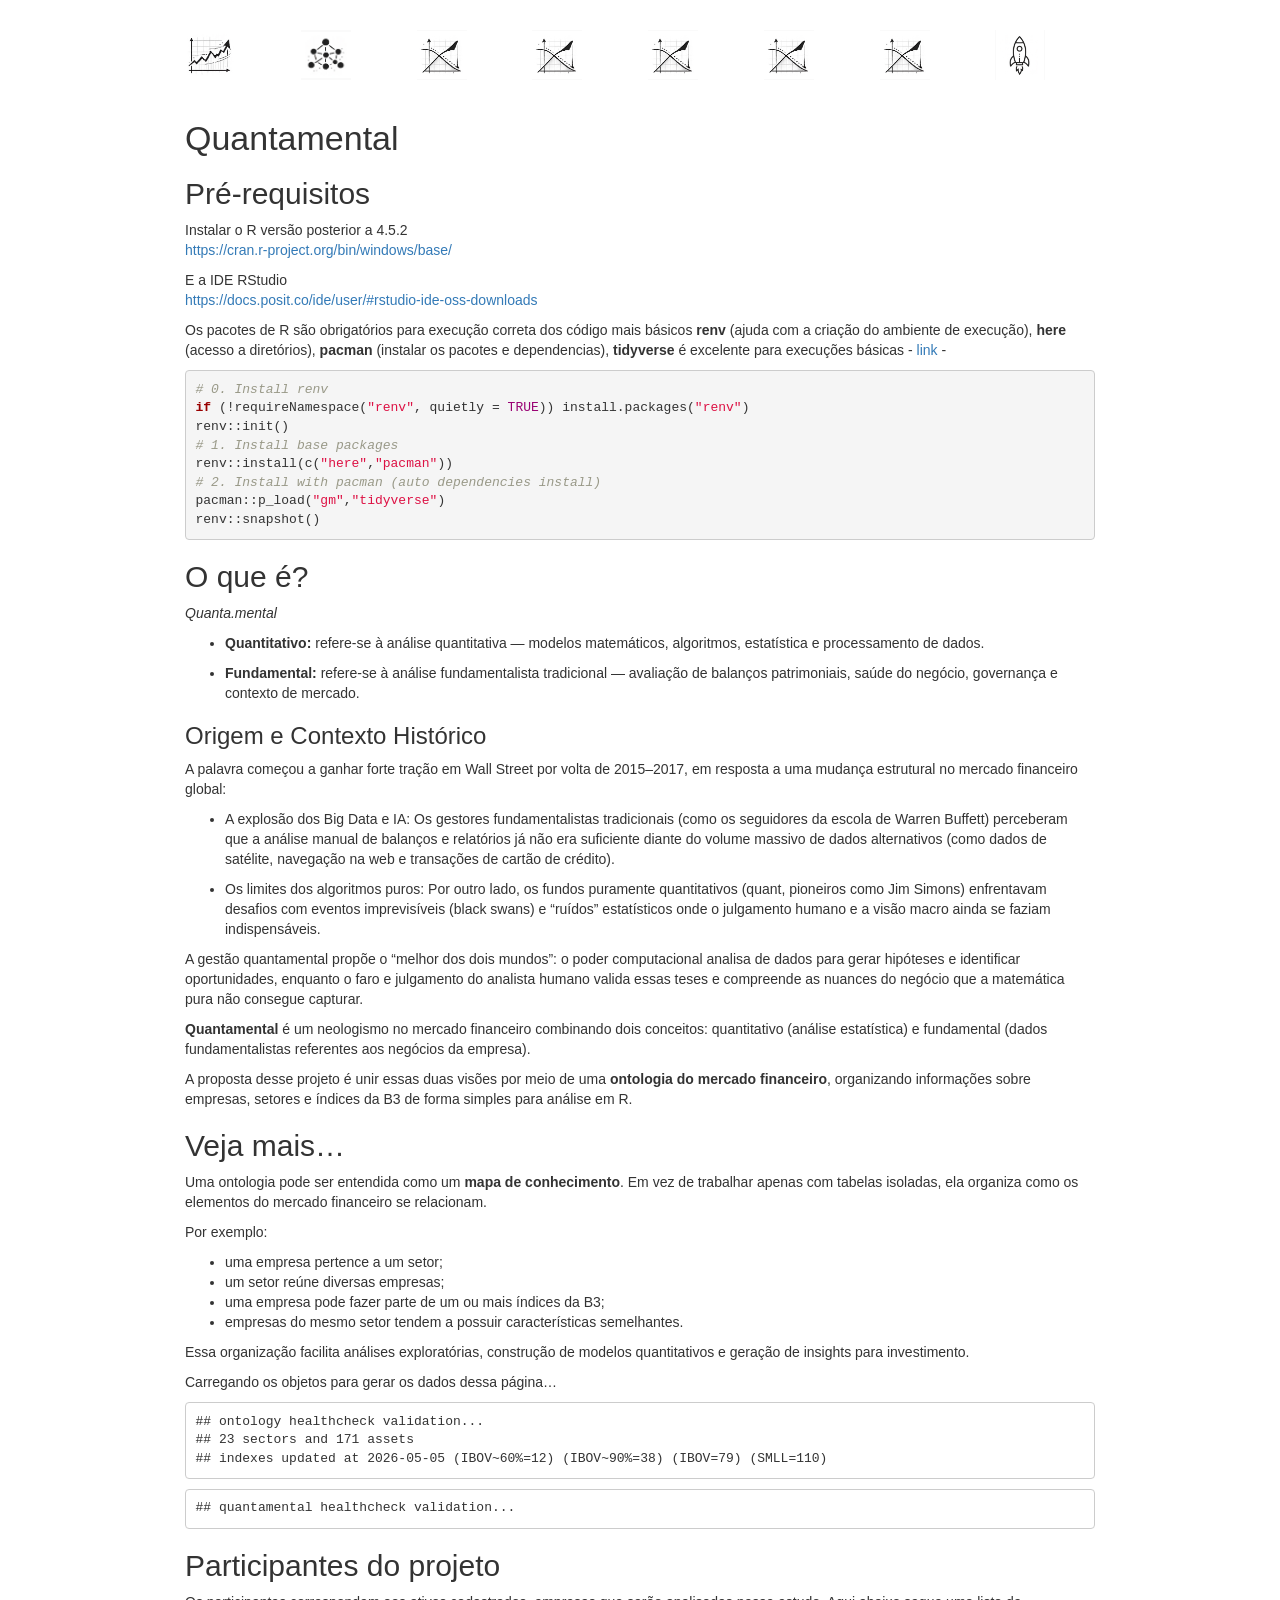
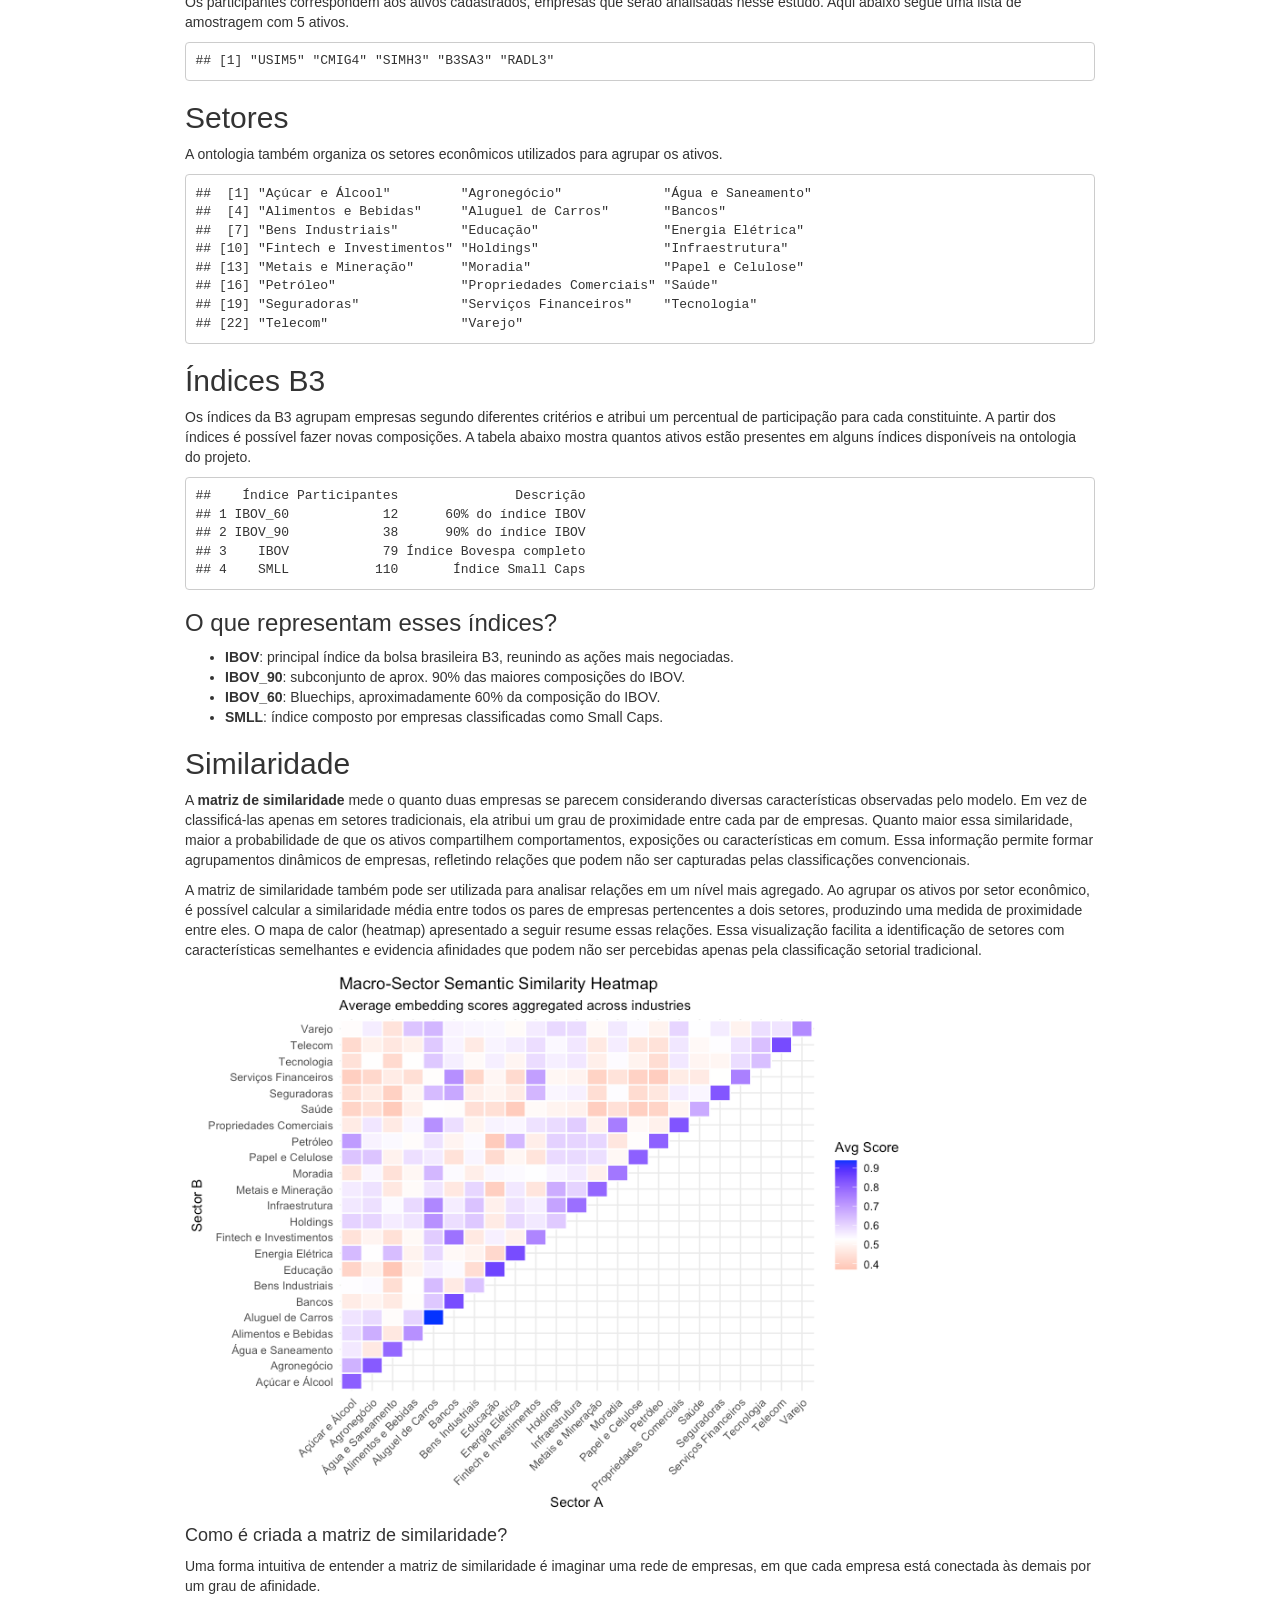
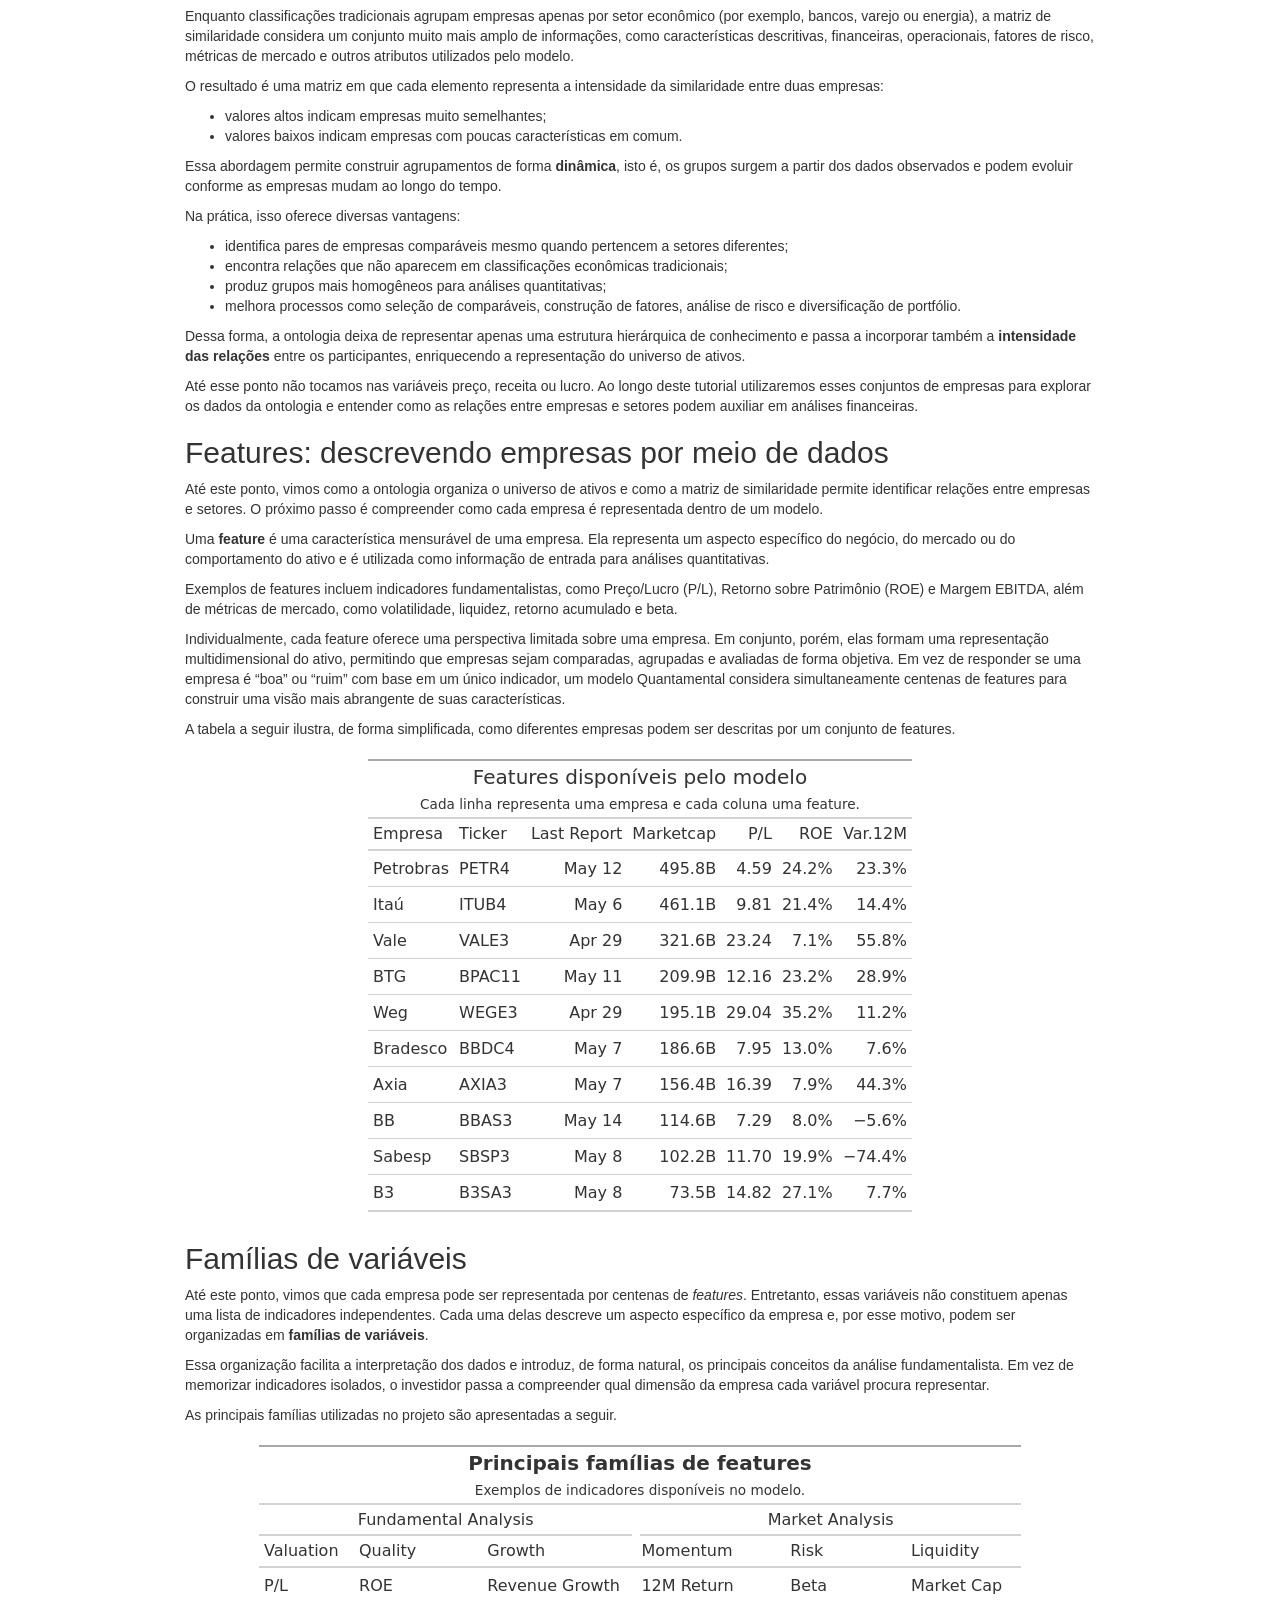
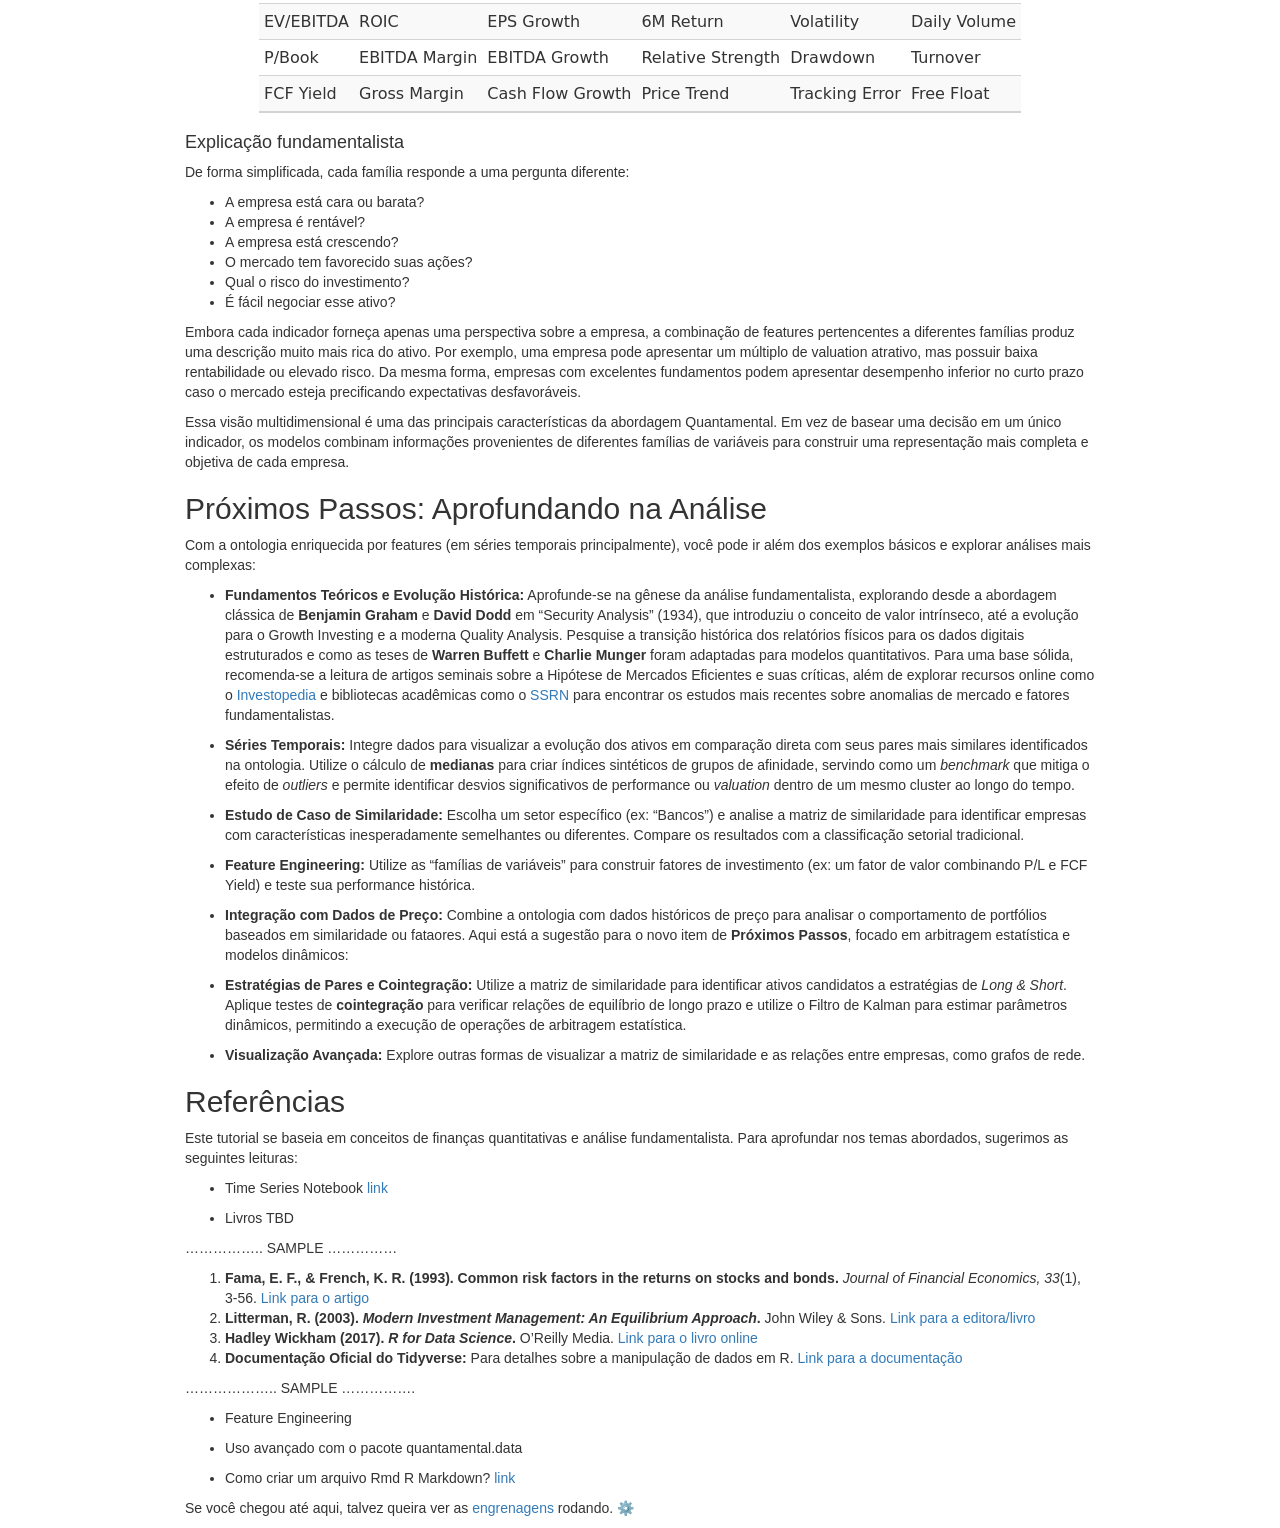
==== commit ef172889: "time series cointegration" ====
--- a/docs/index.html
+++ b/docs/index.html
@@ -1,1455 +1,1560 @@
 <!DOCTYPE html>
-<html xmlns="http://www.w3.org/1999/xhtml" lang="en" xml:lang="en"><head>
-
-<meta charset="utf-8">
-<meta name="generator" content="quarto-1.9.38">
-
-<meta name="viewport" content="width=device-width, initial-scale=1.0, user-scalable=yes">
-
-
-<title>index</title>
-<style>
-/* Default styles provided by pandoc.
-** See https://pandoc.org/MANUAL.html#variables-for-html for config info.
+
+<html>
+
+<head>
+
+<meta charset="utf-8" />
+<meta name="generator" content="pandoc" />
+<meta http-equiv="X-UA-Compatible" content="IE=EDGE" />
+
+
+
+
+<title>index.knit</title>
+
+<script>// Pandoc 2.9 adds attributes on both header and div. We remove the former (to
+// be compatible with the behavior of Pandoc < 2.8).
+document.addEventListener('DOMContentLoaded', function(e) {
+  var hs = document.querySelectorAll("div.section[class*='level'] > :first-child");
+  var i, h, a;
+  for (i = 0; i < hs.length; i++) {
+    h = hs[i];
+    if (!/^h[1-6]$/i.test(h.tagName)) continue;  // it should be a header h1-h6
+    a = h.attributes;
+    while (a.length > 0) h.removeAttribute(a[0].name);
+  }
+});
+</script>
+<script>/*! jQuery v3.6.0 | (c) OpenJS Foundation and other contributors | jquery.org/license */
+!function(e,t){"use strict";"object"==typeof module&&"object"==typeof module.exports?module.exports=e.document?t(e,!0):function(e){if(!e.document)throw new Error("jQuery requires a window with a document");return t(e)}:t(e)}("undefined"!=typeof window?window:this,function(C,e){"use strict";var t=[],r=Object.getPrototypeOf,s=t.slice,g=t.flat?function(e){return t.flat.call(e)}:function(e){return t.concat.apply([],e)},u=t.push,i=t.indexOf,n={},o=n.toString,v=n.hasOwnProperty,a=v.toString,l=a.call(Object),y={},m=function(e){return"function"==typeof e&&"number"!=typeof e.nodeType&&"function"!=typeof e.item},x=function(e){return null!=e&&e===e.window},E=C.document,c={type:!0,src:!0,nonce:!0,noModule:!0};function b(e,t,n){var r,i,o=(n=n||E).createElement("script");if(o.text=e,t)for(r in c)(i=t[r]||t.getAttribute&&t.getAttribute(r))&&o.setAttribute(r,i);n.head.appendChild(o).parentNode.removeChild(o)}function w(e){return null==e?e+"":"object"==typeof e||"function"==typeof e?n[o.call(e)]||"object":typeof e}var f="3.6.0",S=function(e,t){return new S.fn.init(e,t)};function p(e){var t=!!e&&"length"in e&&e.length,n=w(e);return!m(e)&&!x(e)&&("array"===n||0===t||"number"==typeof t&&0<t&&t-1 in e)}S.fn=S.prototype={jquery:f,constructor:S,length:0,toArray:function(){return s.call(this)},get:function(e){return null==e?s.call(this):e<0?this[e+this.length]:this[e]},pushStack:function(e){var t=S.merge(this.constructor(),e);return t.prevObject=this,t},each:function(e){return S.each(this,e)},map:function(n){return this.pushStack(S.map(this,function(e,t){return n.call(e,t,e)}))},slice:function(){return this.pushStack(s.apply(this,arguments))},first:function(){return this.eq(0)},last:function(){return this.eq(-1)},even:function(){return this.pushStack(S.grep(this,function(e,t){return(t+1)%2}))},odd:function(){return this.pushStack(S.grep(this,function(e,t){return t%2}))},eq:function(e){var t=this.length,n=+e+(e<0?t:0);return this.pushStack(0<=n&&n<t?[this[n]]:[])},end:function(){return this.prevObject||this.constructor()},push:u,sort:t.sort,splice:t.splice},S.extend=S.fn.extend=function(){var e,t,n,r,i,o,a=arguments[0]||{},s=1,u=arguments.length,l=!1;for("boolean"==typeof a&&(l=a,a=arguments[s]||{},s++),"object"==typeof a||m(a)||(a={}),s===u&&(a=this,s--);s<u;s++)if(null!=(e=arguments[s]))for(t in e)r=e[t],"__proto__"!==t&&a!==r&&(l&&r&&(S.isPlainObject(r)||(i=Array.isArray(r)))?(n=a[t],o=i&&!Array.isArray(n)?[]:i||S.isPlainObject(n)?n:{},i=!1,a[t]=S.extend(l,o,r)):void 0!==r&&(a[t]=r));return a},S.extend({expando:"jQuery"+(f+Math.random()).replace(/\D/g,""),isReady:!0,error:function(e){throw new Error(e)},noop:function(){},isPlainObject:function(e){var t,n;return!(!e||"[object Object]"!==o.call(e))&&(!(t=r(e))||"function"==typeof(n=v.call(t,"constructor")&&t.constructor)&&a.call(n)===l)},isEmptyObject:function(e){var t;for(t in e)return!1;return!0},globalEval:function(e,t,n){b(e,{nonce:t&&t.nonce},n)},each:function(e,t){var n,r=0;if(p(e)){for(n=e.length;r<n;r++)if(!1===t.call(e[r],r,e[r]))break}else for(r in e)if(!1===t.call(e[r],r,e[r]))break;return e},makeArray:function(e,t){var n=t||[];return null!=e&&(p(Object(e))?S.merge(n,"string"==typeof e?[e]:e):u.call(n,e)),n},inArray:function(e,t,n){return null==t?-1:i.call(t,e,n)},merge:function(e,t){for(var n=+t.length,r=0,i=e.length;r<n;r++)e[i++]=t[r];return e.length=i,e},grep:function(e,t,n){for(var r=[],i=0,o=e.length,a=!n;i<o;i++)!t(e[i],i)!==a&&r.push(e[i]);return r},map:function(e,t,n){var r,i,o=0,a=[];if(p(e))for(r=e.length;o<r;o++)null!=(i=t(e[o],o,n))&&a.push(i);else for(o in e)null!=(i=t(e[o],o,n))&&a.push(i);return g(a)},guid:1,support:y}),"function"==typeof Symbol&&(S.fn[Symbol.iterator]=t[Symbol.iterator]),S.each("Boolean Number String Function Array Date RegExp Object Error Symbol".split(" "),function(e,t){n["[object "+t+"]"]=t.toLowerCase()});var d=function(n){var e,d,b,o,i,h,f,g,w,u,l,T,C,a,E,v,s,c,y,S="sizzle"+1*new Date,p=n.document,k=0,r=0,m=ue(),x=ue(),A=ue(),N=ue(),j=function(e,t){return e===t&&(l=!0),0},D={}.hasOwnProperty,t=[],q=t.pop,L=t.push,H=t.push,O=t.slice,P=function(e,t){for(var n=0,r=e.length;n<r;n++)if(e[n]===t)return n;return-1},R="checked|selected|async|autofocus|autoplay|controls|defer|disabled|hidden|ismap|loop|multiple|open|readonly|required|scoped",M="[\\x20\\t\\r\\n\\f]",I="(?:\\\\[\\da-fA-F]{1,6}"+M+"?|\\\\[^\\r\\n\\f]|[\\w-]|[^\0-\\x7f])+",W="\\["+M+"*("+I+")(?:"+M+"*([*^$|!~]?=)"+M+"*(?:'((?:\\\\.|[^\\\\'])*)'|\"((?:\\\\.|[^\\\\\"])*)\"|("+I+"))|)"+M+"*\\]",F=":("+I+")(?:\\((('((?:\\\\.|[^\\\\'])*)'|\"((?:\\\\.|[^\\\\\"])*)\")|((?:\\\\.|[^\\\\()[\\]]|"+W+")*)|.*)\\)|)",B=new RegExp(M+"+","g"),$=new RegExp("^"+M+"+|((?:^|[^\\\\])(?:\\\\.)*)"+M+"+$","g"),_=new RegExp("^"+M+"*,"+M+"*"),z=new RegExp("^"+M+"*([>+~]|"+M+")"+M+"*"),U=new RegExp(M+"|>"),X=new RegExp(F),V=new RegExp("^"+I+"$"),G={ID:new RegExp("^#("+I+")"),CLASS:new RegExp("^\\.("+I+")"),TAG:new RegExp("^("+I+"|[*])"),ATTR:new RegExp("^"+W),PSEUDO:new RegExp("^"+F),CHILD:new RegExp("^:(only|first|last|nth|nth-last)-(child|of-type)(?:\\("+M+"*(even|odd|(([+-]|)(\\d*)n|)"+M+"*(?:([+-]|)"+M+"*(\\d+)|))"+M+"*\\)|)","i"),bool:new RegExp("^(?:"+R+")$","i"),needsContext:new RegExp("^"+M+"*[>+~]|:(even|odd|eq|gt|lt|nth|first|last)(?:\\("+M+"*((?:-\\d)?\\d*)"+M+"*\\)|)(?=[^-]|$)","i")},Y=/HTML$/i,Q=/^(?:input|select|textarea|button)$/i,J=/^h\d$/i,K=/^[^{]+\{\s*\[native \w/,Z=/^(?:#([\w-]+)|(\w+)|\.([\w-]+))$/,ee=/[+~]/,te=new RegExp("\\\\[\\da-fA-F]{1,6}"+M+"?|\\\\([^\\r\\n\\f])","g"),ne=function(e,t){var n="0x"+e.slice(1)-65536;return t||(n<0?String.fromCharCode(n+65536):String.fromCharCode(n>>10|55296,1023&n|56320))},re=/([\0-\x1f\x7f]|^-?\d)|^-$|[^\0-\x1f\x7f-\uFFFF\w-]/g,ie=function(e,t){return t?"\0"===e?"\ufffd":e.slice(0,-1)+"\\"+e.charCodeAt(e.length-1).toString(16)+" ":"\\"+e},oe=function(){T()},ae=be(function(e){return!0===e.disabled&&"fieldset"===e.nodeName.toLowerCase()},{dir:"parentNode",next:"legend"});try{H.apply(t=O.call(p.childNodes),p.childNodes),t[p.childNodes.length].nodeType}catch(e){H={apply:t.length?function(e,t){L.apply(e,O.call(t))}:function(e,t){var n=e.length,r=0;while(e[n++]=t[r++]);e.length=n-1}}}function se(t,e,n,r){var i,o,a,s,u,l,c,f=e&&e.ownerDocument,p=e?e.nodeType:9;if(n=n||[],"string"!=typeof t||!t||1!==p&&9!==p&&11!==p)return n;if(!r&&(T(e),e=e||C,E)){if(11!==p&&(u=Z.exec(t)))if(i=u[1]){if(9===p){if(!(a=e.getElementById(i)))return n;if(a.id===i)return n.push(a),n}else if(f&&(a=f.getElementById(i))&&y(e,a)&&a.id===i)return n.push(a),n}else{if(u[2])return H.apply(n,e.getElementsByTagName(t)),n;if((i=u[3])&&d.getElementsByClassName&&e.getElementsByClassName)return H.apply(n,e.getElementsByClassName(i)),n}if(d.qsa&&!N[t+" "]&&(!v||!v.test(t))&&(1!==p||"object"!==e.nodeName.toLowerCase())){if(c=t,f=e,1===p&&(U.test(t)||z.test(t))){(f=ee.test(t)&&ye(e.parentNode)||e)===e&&d.scope||((s=e.getAttribute("id"))?s=s.replace(re,ie):e.setAttribute("id",s=S)),o=(l=h(t)).length;while(o--)l[o]=(s?"#"+s:":scope")+" "+xe(l[o]);c=l.join(",")}try{return H.apply(n,f.querySelectorAll(c)),n}catch(e){N(t,!0)}finally{s===S&&e.removeAttribute("id")}}}return g(t.replace($,"$1"),e,n,r)}function ue(){var r=[];return function e(t,n){return r.push(t+" ")>b.cacheLength&&delete e[r.shift()],e[t+" "]=n}}function le(e){return e[S]=!0,e}function ce(e){var t=C.createElement("fieldset");try{return!!e(t)}catch(e){return!1}finally{t.parentNode&&t.parentNode.removeChild(t),t=null}}function fe(e,t){var n=e.split("|"),r=n.length;while(r--)b.attrHandle[n[r]]=t}function pe(e,t){var n=t&&e,r=n&&1===e.nodeType&&1===t.nodeType&&e.sourceIndex-t.sourceIndex;if(r)return r;if(n)while(n=n.nextSibling)if(n===t)return-1;return e?1:-1}function de(t){return function(e){return"input"===e.nodeName.toLowerCase()&&e.type===t}}function he(n){return function(e){var t=e.nodeName.toLowerCase();return("input"===t||"button"===t)&&e.type===n}}function ge(t){return function(e){return"form"in e?e.parentNode&&!1===e.disabled?"label"in e?"label"in e.parentNode?e.parentNode.disabled===t:e.disabled===t:e.isDisabled===t||e.isDisabled!==!t&&ae(e)===t:e.disabled===t:"label"in e&&e.disabled===t}}function ve(a){return le(function(o){return o=+o,le(function(e,t){var n,r=a([],e.length,o),i=r.length;while(i--)e[n=r[i]]&&(e[n]=!(t[n]=e[n]))})})}function ye(e){return e&&"undefined"!=typeof e.getElementsByTagName&&e}for(e in d=se.support={},i=se.isXML=function(e){var t=e&&e.namespaceURI,n=e&&(e.ownerDocument||e).documentElement;return!Y.test(t||n&&n.nodeName||"HTML")},T=se.setDocument=function(e){var t,n,r=e?e.ownerDocument||e:p;return r!=C&&9===r.nodeType&&r.documentElement&&(a=(C=r).documentElement,E=!i(C),p!=C&&(n=C.defaultView)&&n.top!==n&&(n.addEventListener?n.addEventListener("unload",oe,!1):n.attachEvent&&n.attachEvent("onunload",oe)),d.scope=ce(function(e){return a.appendChild(e).appendChild(C.createElement("div")),"undefined"!=typeof e.querySelectorAll&&!e.querySelectorAll(":scope fieldset div").length}),d.attributes=ce(function(e){return e.className="i",!e.getAttribute("className")}),d.getElementsByTagName=ce(function(e){return e.appendChild(C.createComment("")),!e.getElementsByTagName("*").length}),d.getElementsByClassName=K.test(C.getElementsByClassName),d.getById=ce(function(e){return a.appendChild(e).id=S,!C.getElementsByName||!C.getElementsByName(S).length}),d.getById?(b.filter.ID=function(e){var t=e.replace(te,ne);return function(e){return e.getAttribute("id")===t}},b.find.ID=function(e,t){if("undefined"!=typeof t.getElementById&&E){var n=t.getElementById(e);return n?[n]:[]}}):(b.filter.ID=function(e){var n=e.replace(te,ne);return function(e){var t="undefined"!=typeof e.getAttributeNode&&e.getAttributeNode("id");return t&&t.value===n}},b.find.ID=function(e,t){if("undefined"!=typeof t.getElementById&&E){var n,r,i,o=t.getElementById(e);if(o){if((n=o.getAttributeNode("id"))&&n.value===e)return[o];i=t.getElementsByName(e),r=0;while(o=i[r++])if((n=o.getAttributeNode("id"))&&n.value===e)return[o]}return[]}}),b.find.TAG=d.getElementsByTagName?function(e,t){return"undefined"!=typeof t.getElementsByTagName?t.getElementsByTagName(e):d.qsa?t.querySelectorAll(e):void 0}:function(e,t){var n,r=[],i=0,o=t.getElementsByTagName(e);if("*"===e){while(n=o[i++])1===n.nodeType&&r.push(n);return r}return o},b.find.CLASS=d.getElementsByClassName&&function(e,t){if("undefined"!=typeof t.getElementsByClassName&&E)return t.getElementsByClassName(e)},s=[],v=[],(d.qsa=K.test(C.querySelectorAll))&&(ce(function(e){var t;a.appendChild(e).innerHTML="<a id='"+S+"'></a><select id='"+S+"-\r\\' msallowcapture=''><option selected=''></option></select>",e.querySelectorAll("[msallowcapture^='']").length&&v.push("[*^$]="+M+"*(?:''|\"\")"),e.querySelectorAll("[selected]").length||v.push("\\["+M+"*(?:value|"+R+")"),e.querySelectorAll("[id~="+S+"-]").length||v.push("~="),(t=C.createElement("input")).setAttribute("name",""),e.appendChild(t),e.querySelectorAll("[name='']").length||v.push("\\["+M+"*name"+M+"*="+M+"*(?:''|\"\")"),e.querySelectorAll(":checked").length||v.push(":checked"),e.querySelectorAll("a#"+S+"+*").length||v.push(".#.+[+~]"),e.querySelectorAll("\\\f"),v.push("[\\r\\n\\f]")}),ce(function(e){e.innerHTML="<a href='' disabled='disabled'></a><select disabled='disabled'><option/></select>";var t=C.createElement("input");t.setAttribute("type","hidden"),e.appendChild(t).setAttribute("name","D"),e.querySelectorAll("[name=d]").length&&v.push("name"+M+"*[*^$|!~]?="),2!==e.querySelectorAll(":enabled").length&&v.push(":enabled",":disabled"),a.appendChild(e).disabled=!0,2!==e.querySelectorAll(":disabled").length&&v.push(":enabled",":disabled"),e.querySelectorAll("*,:x"),v.push(",.*:")})),(d.matchesSelector=K.test(c=a.matches||a.webkitMatchesSelector||a.mozMatchesSelector||a.oMatchesSelector||a.msMatchesSelector))&&ce(function(e){d.disconnectedMatch=c.call(e,"*"),c.call(e,"[s!='']:x"),s.push("!=",F)}),v=v.length&&new RegExp(v.join("|")),s=s.length&&new RegExp(s.join("|")),t=K.test(a.compareDocumentPosition),y=t||K.test(a.contains)?function(e,t){var n=9===e.nodeType?e.documentElement:e,r=t&&t.parentNode;return e===r||!(!r||1!==r.nodeType||!(n.contains?n.contains(r):e.compareDocumentPosition&&16&e.compareDocumentPosition(r)))}:function(e,t){if(t)while(t=t.parentNode)if(t===e)return!0;return!1},j=t?function(e,t){if(e===t)return l=!0,0;var n=!e.compareDocumentPosition-!t.compareDocumentPosition;return n||(1&(n=(e.ownerDocument||e)==(t.ownerDocument||t)?e.compareDocumentPosition(t):1)||!d.sortDetached&&t.compareDocumentPosition(e)===n?e==C||e.ownerDocument==p&&y(p,e)?-1:t==C||t.ownerDocument==p&&y(p,t)?1:u?P(u,e)-P(u,t):0:4&n?-1:1)}:function(e,t){if(e===t)return l=!0,0;var n,r=0,i=e.parentNode,o=t.parentNode,a=[e],s=[t];if(!i||!o)return e==C?-1:t==C?1:i?-1:o?1:u?P(u,e)-P(u,t):0;if(i===o)return pe(e,t);n=e;while(n=n.parentNode)a.unshift(n);n=t;while(n=n.parentNode)s.unshift(n);while(a[r]===s[r])r++;return r?pe(a[r],s[r]):a[r]==p?-1:s[r]==p?1:0}),C},se.matches=function(e,t){return se(e,null,null,t)},se.matchesSelector=function(e,t){if(T(e),d.matchesSelector&&E&&!N[t+" "]&&(!s||!s.test(t))&&(!v||!v.test(t)))try{var n=c.call(e,t);if(n||d.disconnectedMatch||e.document&&11!==e.document.nodeType)return n}catch(e){N(t,!0)}return 0<se(t,C,null,[e]).length},se.contains=function(e,t){return(e.ownerDocument||e)!=C&&T(e),y(e,t)},se.attr=function(e,t){(e.ownerDocument||e)!=C&&T(e);var n=b.attrHandle[t.toLowerCase()],r=n&&D.call(b.attrHandle,t.toLowerCase())?n(e,t,!E):void 0;return void 0!==r?r:d.attributes||!E?e.getAttribute(t):(r=e.getAttributeNode(t))&&r.specified?r.value:null},se.escape=function(e){return(e+"").replace(re,ie)},se.error=function(e){throw new Error("Syntax error, unrecognized expression: "+e)},se.uniqueSort=function(e){var t,n=[],r=0,i=0;if(l=!d.detectDuplicates,u=!d.sortStable&&e.slice(0),e.sort(j),l){while(t=e[i++])t===e[i]&&(r=n.push(i));while(r--)e.splice(n[r],1)}return u=null,e},o=se.getText=function(e){var t,n="",r=0,i=e.nodeType;if(i){if(1===i||9===i||11===i){if("string"==typeof e.textContent)return e.textContent;for(e=e.firstChild;e;e=e.nextSibling)n+=o(e)}else if(3===i||4===i)return e.nodeValue}else while(t=e[r++])n+=o(t);return n},(b=se.selectors={cacheLength:50,createPseudo:le,match:G,attrHandle:{},find:{},relative:{">":{dir:"parentNode",first:!0}," ":{dir:"parentNode"},"+":{dir:"previousSibling",first:!0},"~":{dir:"previousSibling"}},preFilter:{ATTR:function(e){return e[1]=e[1].replace(te,ne),e[3]=(e[3]||e[4]||e[5]||"").replace(te,ne),"~="===e[2]&&(e[3]=" "+e[3]+" "),e.slice(0,4)},CHILD:function(e){return e[1]=e[1].toLowerCase(),"nth"===e[1].slice(0,3)?(e[3]||se.error(e[0]),e[4]=+(e[4]?e[5]+(e[6]||1):2*("even"===e[3]||"odd"===e[3])),e[5]=+(e[7]+e[8]||"odd"===e[3])):e[3]&&se.error(e[0]),e},PSEUDO:function(e){var t,n=!e[6]&&e[2];return G.CHILD.test(e[0])?null:(e[3]?e[2]=e[4]||e[5]||"":n&&X.test(n)&&(t=h(n,!0))&&(t=n.indexOf(")",n.length-t)-n.length)&&(e[0]=e[0].slice(0,t),e[2]=n.slice(0,t)),e.slice(0,3))}},filter:{TAG:function(e){var t=e.replace(te,ne).toLowerCase();return"*"===e?function(){return!0}:function(e){return e.nodeName&&e.nodeName.toLowerCase()===t}},CLASS:function(e){var t=m[e+" "];return t||(t=new RegExp("(^|"+M+")"+e+"("+M+"|$)"))&&m(e,function(e){return t.test("string"==typeof e.className&&e.className||"undefined"!=typeof e.getAttribute&&e.getAttribute("class")||"")})},ATTR:function(n,r,i){return function(e){var t=se.attr(e,n);return null==t?"!="===r:!r||(t+="","="===r?t===i:"!="===r?t!==i:"^="===r?i&&0===t.indexOf(i):"*="===r?i&&-1<t.indexOf(i):"$="===r?i&&t.slice(-i.length)===i:"~="===r?-1<(" "+t.replace(B," ")+" ").indexOf(i):"|="===r&&(t===i||t.slice(0,i.length+1)===i+"-"))}},CHILD:function(h,e,t,g,v){var y="nth"!==h.slice(0,3),m="last"!==h.slice(-4),x="of-type"===e;return 1===g&&0===v?function(e){return!!e.parentNode}:function(e,t,n){var r,i,o,a,s,u,l=y!==m?"nextSibling":"previousSibling",c=e.parentNode,f=x&&e.nodeName.toLowerCase(),p=!n&&!x,d=!1;if(c){if(y){while(l){a=e;while(a=a[l])if(x?a.nodeName.toLowerCase()===f:1===a.nodeType)return!1;u=l="only"===h&&!u&&"nextSibling"}return!0}if(u=[m?c.firstChild:c.lastChild],m&&p){d=(s=(r=(i=(o=(a=c)[S]||(a[S]={}))[a.uniqueID]||(o[a.uniqueID]={}))[h]||[])[0]===k&&r[1])&&r[2],a=s&&c.childNodes[s];while(a=++s&&a&&a[l]||(d=s=0)||u.pop())if(1===a.nodeType&&++d&&a===e){i[h]=[k,s,d];break}}else if(p&&(d=s=(r=(i=(o=(a=e)[S]||(a[S]={}))[a.uniqueID]||(o[a.uniqueID]={}))[h]||[])[0]===k&&r[1]),!1===d)while(a=++s&&a&&a[l]||(d=s=0)||u.pop())if((x?a.nodeName.toLowerCase()===f:1===a.nodeType)&&++d&&(p&&((i=(o=a[S]||(a[S]={}))[a.uniqueID]||(o[a.uniqueID]={}))[h]=[k,d]),a===e))break;return(d-=v)===g||d%g==0&&0<=d/g}}},PSEUDO:function(e,o){var t,a=b.pseudos[e]||b.setFilters[e.toLowerCase()]||se.error("unsupported pseudo: "+e);return a[S]?a(o):1<a.length?(t=[e,e,"",o],b.setFilters.hasOwnProperty(e.toLowerCase())?le(function(e,t){var n,r=a(e,o),i=r.length;while(i--)e[n=P(e,r[i])]=!(t[n]=r[i])}):function(e){return a(e,0,t)}):a}},pseudos:{not:le(function(e){var r=[],i=[],s=f(e.replace($,"$1"));return s[S]?le(function(e,t,n,r){var i,o=s(e,null,r,[]),a=e.length;while(a--)(i=o[a])&&(e[a]=!(t[a]=i))}):function(e,t,n){return r[0]=e,s(r,null,n,i),r[0]=null,!i.pop()}}),has:le(function(t){return function(e){return 0<se(t,e).length}}),contains:le(function(t){return t=t.replace(te,ne),function(e){return-1<(e.textContent||o(e)).indexOf(t)}}),lang:le(function(n){return V.test(n||"")||se.error("unsupported lang: "+n),n=n.replace(te,ne).toLowerCase(),function(e){var t;do{if(t=E?e.lang:e.getAttribute("xml:lang")||e.getAttribute("lang"))return(t=t.toLowerCase())===n||0===t.indexOf(n+"-")}while((e=e.parentNode)&&1===e.nodeType);return!1}}),target:function(e){var t=n.location&&n.location.hash;return t&&t.slice(1)===e.id},root:function(e){return e===a},focus:function(e){return e===C.activeElement&&(!C.hasFocus||C.hasFocus())&&!!(e.type||e.href||~e.tabIndex)},enabled:ge(!1),disabled:ge(!0),checked:function(e){var t=e.nodeName.toLowerCase();return"input"===t&&!!e.checked||"option"===t&&!!e.selected},selected:function(e){return e.parentNode&&e.parentNode.selectedIndex,!0===e.selected},empty:function(e){for(e=e.firstChild;e;e=e.nextSibling)if(e.nodeType<6)return!1;return!0},parent:function(e){return!b.pseudos.empty(e)},header:function(e){return J.test(e.nodeName)},input:function(e){return Q.test(e.nodeName)},button:function(e){var t=e.nodeName.toLowerCase();return"input"===t&&"button"===e.type||"button"===t},text:function(e){var t;return"input"===e.nodeName.toLowerCase()&&"text"===e.type&&(null==(t=e.getAttribute("type"))||"text"===t.toLowerCase())},first:ve(function(){return[0]}),last:ve(function(e,t){return[t-1]}),eq:ve(function(e,t,n){return[n<0?n+t:n]}),even:ve(function(e,t){for(var n=0;n<t;n+=2)e.push(n);return e}),odd:ve(function(e,t){for(var n=1;n<t;n+=2)e.push(n);return e}),lt:ve(function(e,t,n){for(var r=n<0?n+t:t<n?t:n;0<=--r;)e.push(r);return e}),gt:ve(function(e,t,n){for(var r=n<0?n+t:n;++r<t;)e.push(r);return e})}}).pseudos.nth=b.pseudos.eq,{radio:!0,checkbox:!0,file:!0,password:!0,image:!0})b.pseudos[e]=de(e);for(e in{submit:!0,reset:!0})b.pseudos[e]=he(e);function me(){}function xe(e){for(var t=0,n=e.length,r="";t<n;t++)r+=e[t].value;return r}function be(s,e,t){var u=e.dir,l=e.next,c=l||u,f=t&&"parentNode"===c,p=r++;return e.first?function(e,t,n){while(e=e[u])if(1===e.nodeType||f)return s(e,t,n);return!1}:function(e,t,n){var r,i,o,a=[k,p];if(n){while(e=e[u])if((1===e.nodeType||f)&&s(e,t,n))return!0}else while(e=e[u])if(1===e.nodeType||f)if(i=(o=e[S]||(e[S]={}))[e.uniqueID]||(o[e.uniqueID]={}),l&&l===e.nodeName.toLowerCase())e=e[u]||e;else{if((r=i[c])&&r[0]===k&&r[1]===p)return a[2]=r[2];if((i[c]=a)[2]=s(e,t,n))return!0}return!1}}function we(i){return 1<i.length?function(e,t,n){var r=i.length;while(r--)if(!i[r](e,t,n))return!1;return!0}:i[0]}function Te(e,t,n,r,i){for(var o,a=[],s=0,u=e.length,l=null!=t;s<u;s++)(o=e[s])&&(n&&!n(o,r,i)||(a.push(o),l&&t.push(s)));return a}function Ce(d,h,g,v,y,e){return v&&!v[S]&&(v=Ce(v)),y&&!y[S]&&(y=Ce(y,e)),le(function(e,t,n,r){var i,o,a,s=[],u=[],l=t.length,c=e||function(e,t,n){for(var r=0,i=t.length;r<i;r++)se(e,t[r],n);return n}(h||"*",n.nodeType?[n]:n,[]),f=!d||!e&&h?c:Te(c,s,d,n,r),p=g?y||(e?d:l||v)?[]:t:f;if(g&&g(f,p,n,r),v){i=Te(p,u),v(i,[],n,r),o=i.length;while(o--)(a=i[o])&&(p[u[o]]=!(f[u[o]]=a))}if(e){if(y||d){if(y){i=[],o=p.length;while(o--)(a=p[o])&&i.push(f[o]=a);y(null,p=[],i,r)}o=p.length;while(o--)(a=p[o])&&-1<(i=y?P(e,a):s[o])&&(e[i]=!(t[i]=a))}}else p=Te(p===t?p.splice(l,p.length):p),y?y(null,t,p,r):H.apply(t,p)})}function Ee(e){for(var i,t,n,r=e.length,o=b.relative[e[0].type],a=o||b.relative[" "],s=o?1:0,u=be(function(e){return e===i},a,!0),l=be(function(e){return-1<P(i,e)},a,!0),c=[function(e,t,n){var r=!o&&(n||t!==w)||((i=t).nodeType?u(e,t,n):l(e,t,n));return i=null,r}];s<r;s++)if(t=b.relative[e[s].type])c=[be(we(c),t)];else{if((t=b.filter[e[s].type].apply(null,e[s].matches))[S]){for(n=++s;n<r;n++)if(b.relative[e[n].type])break;return Ce(1<s&&we(c),1<s&&xe(e.slice(0,s-1).concat({value:" "===e[s-2].type?"*":""})).replace($,"$1"),t,s<n&&Ee(e.slice(s,n)),n<r&&Ee(e=e.slice(n)),n<r&&xe(e))}c.push(t)}return we(c)}return me.prototype=b.filters=b.pseudos,b.setFilters=new me,h=se.tokenize=function(e,t){var n,r,i,o,a,s,u,l=x[e+" "];if(l)return t?0:l.slice(0);a=e,s=[],u=b.preFilter;while(a){for(o in n&&!(r=_.exec(a))||(r&&(a=a.slice(r[0].length)||a),s.push(i=[])),n=!1,(r=z.exec(a))&&(n=r.shift(),i.push({value:n,type:r[0].replace($," ")}),a=a.slice(n.length)),b.filter)!(r=G[o].exec(a))||u[o]&&!(r=u[o](r))||(n=r.shift(),i.push({value:n,type:o,matches:r}),a=a.slice(n.length));if(!n)break}return t?a.length:a?se.error(e):x(e,s).slice(0)},f=se.compile=function(e,t){var n,v,y,m,x,r,i=[],o=[],a=A[e+" "];if(!a){t||(t=h(e)),n=t.length;while(n--)(a=Ee(t[n]))[S]?i.push(a):o.push(a);(a=A(e,(v=o,m=0<(y=i).length,x=0<v.length,r=function(e,t,n,r,i){var o,a,s,u=0,l="0",c=e&&[],f=[],p=w,d=e||x&&b.find.TAG("*",i),h=k+=null==p?1:Math.random()||.1,g=d.length;for(i&&(w=t==C||t||i);l!==g&&null!=(o=d[l]);l++){if(x&&o){a=0,t||o.ownerDocument==C||(T(o),n=!E);while(s=v[a++])if(s(o,t||C,n)){r.push(o);break}i&&(k=h)}m&&((o=!s&&o)&&u--,e&&c.push(o))}if(u+=l,m&&l!==u){a=0;while(s=y[a++])s(c,f,t,n);if(e){if(0<u)while(l--)c[l]||f[l]||(f[l]=q.call(r));f=Te(f)}H.apply(r,f),i&&!e&&0<f.length&&1<u+y.length&&se.uniqueSort(r)}return i&&(k=h,w=p),c},m?le(r):r))).selector=e}return a},g=se.select=function(e,t,n,r){var i,o,a,s,u,l="function"==typeof e&&e,c=!r&&h(e=l.selector||e);if(n=n||[],1===c.length){if(2<(o=c[0]=c[0].slice(0)).length&&"ID"===(a=o[0]).type&&9===t.nodeType&&E&&b.relative[o[1].type]){if(!(t=(b.find.ID(a.matches[0].replace(te,ne),t)||[])[0]))return n;l&&(t=t.parentNode),e=e.slice(o.shift().value.length)}i=G.needsContext.test(e)?0:o.length;while(i--){if(a=o[i],b.relative[s=a.type])break;if((u=b.find[s])&&(r=u(a.matches[0].replace(te,ne),ee.test(o[0].type)&&ye(t.parentNode)||t))){if(o.splice(i,1),!(e=r.length&&xe(o)))return H.apply(n,r),n;break}}}return(l||f(e,c))(r,t,!E,n,!t||ee.test(e)&&ye(t.parentNode)||t),n},d.sortStable=S.split("").sort(j).join("")===S,d.detectDuplicates=!!l,T(),d.sortDetached=ce(function(e){return 1&e.compareDocumentPosition(C.createElement("fieldset"))}),ce(function(e){return e.innerHTML="<a href='#'></a>","#"===e.firstChild.getAttribute("href")})||fe("type|href|height|width",function(e,t,n){if(!n)return e.getAttribute(t,"type"===t.toLowerCase()?1:2)}),d.attributes&&ce(function(e){return e.innerHTML="<input/>",e.firstChild.setAttribute("value",""),""===e.firstChild.getAttribute("value")})||fe("value",function(e,t,n){if(!n&&"input"===e.nodeName.toLowerCase())return e.defaultValue}),ce(function(e){return null==e.getAttribute("disabled")})||fe(R,function(e,t,n){var r;if(!n)return!0===e[t]?t.toLowerCase():(r=e.getAttributeNode(t))&&r.specified?r.value:null}),se}(C);S.find=d,S.expr=d.selectors,S.expr[":"]=S.expr.pseudos,S.uniqueSort=S.unique=d.uniqueSort,S.text=d.getText,S.isXMLDoc=d.isXML,S.contains=d.contains,S.escapeSelector=d.escape;var h=function(e,t,n){var r=[],i=void 0!==n;while((e=e[t])&&9!==e.nodeType)if(1===e.nodeType){if(i&&S(e).is(n))break;r.push(e)}return r},T=function(e,t){for(var n=[];e;e=e.nextSibling)1===e.nodeType&&e!==t&&n.push(e);return n},k=S.expr.match.needsContext;function A(e,t){return e.nodeName&&e.nodeName.toLowerCase()===t.toLowerCase()}var N=/^<([a-z][^\/\0>:\x20\t\r\n\f]*)[\x20\t\r\n\f]*\/?>(?:<\/\1>|)$/i;function j(e,n,r){return m(n)?S.grep(e,function(e,t){return!!n.call(e,t,e)!==r}):n.nodeType?S.grep(e,function(e){return e===n!==r}):"string"!=typeof n?S.grep(e,function(e){return-1<i.call(n,e)!==r}):S.filter(n,e,r)}S.filter=function(e,t,n){var r=t[0];return n&&(e=":not("+e+")"),1===t.length&&1===r.nodeType?S.find.matchesSelector(r,e)?[r]:[]:S.find.matches(e,S.grep(t,function(e){return 1===e.nodeType}))},S.fn.extend({find:function(e){var t,n,r=this.length,i=this;if("string"!=typeof e)return this.pushStack(S(e).filter(function(){for(t=0;t<r;t++)if(S.contains(i[t],this))return!0}));for(n=this.pushStack([]),t=0;t<r;t++)S.find(e,i[t],n);return 1<r?S.uniqueSort(n):n},filter:function(e){return this.pushStack(j(this,e||[],!1))},not:function(e){return this.pushStack(j(this,e||[],!0))},is:function(e){return!!j(this,"string"==typeof e&&k.test(e)?S(e):e||[],!1).length}});var D,q=/^(?:\s*(<[\w\W]+>)[^>]*|#([\w-]+))$/;(S.fn.init=function(e,t,n){var r,i;if(!e)return this;if(n=n||D,"string"==typeof e){if(!(r="<"===e[0]&&">"===e[e.length-1]&&3<=e.length?[null,e,null]:q.exec(e))||!r[1]&&t)return!t||t.jquery?(t||n).find(e):this.constructor(t).find(e);if(r[1]){if(t=t instanceof S?t[0]:t,S.merge(this,S.parseHTML(r[1],t&&t.nodeType?t.ownerDocument||t:E,!0)),N.test(r[1])&&S.isPlainObject(t))for(r in t)m(this[r])?this[r](t[r]):this.attr(r,t[r]);return this}return(i=E.getElementById(r[2]))&&(this[0]=i,this.length=1),this}return e.nodeType?(this[0]=e,this.length=1,this):m(e)?void 0!==n.ready?n.ready(e):e(S):S.makeArray(e,this)}).prototype=S.fn,D=S(E);var L=/^(?:parents|prev(?:Until|All))/,H={children:!0,contents:!0,next:!0,prev:!0};function O(e,t){while((e=e[t])&&1!==e.nodeType);return e}S.fn.extend({has:function(e){var t=S(e,this),n=t.length;return this.filter(function(){for(var e=0;e<n;e++)if(S.contains(this,t[e]))return!0})},closest:function(e,t){var n,r=0,i=this.length,o=[],a="string"!=typeof e&&S(e);if(!k.test(e))for(;r<i;r++)for(n=this[r];n&&n!==t;n=n.parentNode)if(n.nodeType<11&&(a?-1<a.index(n):1===n.nodeType&&S.find.matchesSelector(n,e))){o.push(n);break}return this.pushStack(1<o.length?S.uniqueSort(o):o)},index:function(e){return e?"string"==typeof e?i.call(S(e),this[0]):i.call(this,e.jquery?e[0]:e):this[0]&&this[0].parentNode?this.first().prevAll().length:-1},add:function(e,t){return this.pushStack(S.uniqueSort(S.merge(this.get(),S(e,t))))},addBack:function(e){return this.add(null==e?this.prevObject:this.prevObject.filter(e))}}),S.each({parent:function(e){var t=e.parentNode;return t&&11!==t.nodeType?t:null},parents:function(e){return h(e,"parentNode")},parentsUntil:function(e,t,n){return h(e,"parentNode",n)},next:function(e){return O(e,"nextSibling")},prev:function(e){return O(e,"previousSibling")},nextAll:function(e){return h(e,"nextSibling")},prevAll:function(e){return h(e,"previousSibling")},nextUntil:function(e,t,n){return h(e,"nextSibling",n)},prevUntil:function(e,t,n){return h(e,"previousSibling",n)},siblings:function(e){return T((e.parentNode||{}).firstChild,e)},children:function(e){return T(e.firstChild)},contents:function(e){return null!=e.contentDocument&&r(e.contentDocument)?e.contentDocument:(A(e,"template")&&(e=e.content||e),S.merge([],e.childNodes))}},function(r,i){S.fn[r]=function(e,t){var n=S.map(this,i,e);return"Until"!==r.slice(-5)&&(t=e),t&&"string"==typeof t&&(n=S.filter(t,n)),1<this.length&&(H[r]||S.uniqueSort(n),L.test(r)&&n.reverse()),this.pushStack(n)}});var P=/[^\x20\t\r\n\f]+/g;function R(e){return e}function M(e){throw e}function I(e,t,n,r){var i;try{e&&m(i=e.promise)?i.call(e).done(t).fail(n):e&&m(i=e.then)?i.call(e,t,n):t.apply(void 0,[e].slice(r))}catch(e){n.apply(void 0,[e])}}S.Callbacks=function(r){var e,n;r="string"==typeof r?(e=r,n={},S.each(e.match(P)||[],function(e,t){n[t]=!0}),n):S.extend({},r);var i,t,o,a,s=[],u=[],l=-1,c=function(){for(a=a||r.once,o=i=!0;u.length;l=-1){t=u.shift();while(++l<s.length)!1===s[l].apply(t[0],t[1])&&r.stopOnFalse&&(l=s.length,t=!1)}r.memory||(t=!1),i=!1,a&&(s=t?[]:"")},f={add:function(){return s&&(t&&!i&&(l=s.length-1,u.push(t)),function n(e){S.each(e,function(e,t){m(t)?r.unique&&f.has(t)||s.push(t):t&&t.length&&"string"!==w(t)&&n(t)})}(arguments),t&&!i&&c()),this},remove:function(){return S.each(arguments,function(e,t){var n;while(-1<(n=S.inArray(t,s,n)))s.splice(n,1),n<=l&&l--}),this},has:function(e){return e?-1<S.inArray(e,s):0<s.length},empty:function(){return s&&(s=[]),this},disable:function(){return a=u=[],s=t="",this},disabled:function(){return!s},lock:function(){return a=u=[],t||i||(s=t=""),this},locked:function(){return!!a},fireWith:function(e,t){return a||(t=[e,(t=t||[]).slice?t.slice():t],u.push(t),i||c()),this},fire:function(){return f.fireWith(this,arguments),this},fired:function(){return!!o}};return f},S.extend({Deferred:function(e){var o=[["notify","progress",S.Callbacks("memory"),S.Callbacks("memory"),2],["resolve","done",S.Callbacks("once memory"),S.Callbacks("once memory"),0,"resolved"],["reject","fail",S.Callbacks("once memory"),S.Callbacks("once memory"),1,"rejected"]],i="pending",a={state:function(){return i},always:function(){return s.done(arguments).fail(arguments),this},"catch":function(e){return a.then(null,e)},pipe:function(){var i=arguments;return S.Deferred(function(r){S.each(o,function(e,t){var n=m(i[t[4]])&&i[t[4]];s[t[1]](function(){var e=n&&n.apply(this,arguments);e&&m(e.promise)?e.promise().progress(r.notify).done(r.resolve).fail(r.reject):r[t[0]+"With"](this,n?[e]:arguments)})}),i=null}).promise()},then:function(t,n,r){var u=0;function l(i,o,a,s){return function(){var n=this,r=arguments,e=function(){var e,t;if(!(i<u)){if((e=a.apply(n,r))===o.promise())throw new TypeError("Thenable self-resolution");t=e&&("object"==typeof e||"function"==typeof e)&&e.then,m(t)?s?t.call(e,l(u,o,R,s),l(u,o,M,s)):(u++,t.call(e,l(u,o,R,s),l(u,o,M,s),l(u,o,R,o.notifyWith))):(a!==R&&(n=void 0,r=[e]),(s||o.resolveWith)(n,r))}},t=s?e:function(){try{e()}catch(e){S.Deferred.exceptionHook&&S.Deferred.exceptionHook(e,t.stackTrace),u<=i+1&&(a!==M&&(n=void 0,r=[e]),o.rejectWith(n,r))}};i?t():(S.Deferred.getStackHook&&(t.stackTrace=S.Deferred.getStackHook()),C.setTimeout(t))}}return S.Deferred(function(e){o[0][3].add(l(0,e,m(r)?r:R,e.notifyWith)),o[1][3].add(l(0,e,m(t)?t:R)),o[2][3].add(l(0,e,m(n)?n:M))}).promise()},promise:function(e){return null!=e?S.extend(e,a):a}},s={};return S.each(o,function(e,t){var n=t[2],r=t[5];a[t[1]]=n.add,r&&n.add(function(){i=r},o[3-e][2].disable,o[3-e][3].disable,o[0][2].lock,o[0][3].lock),n.add(t[3].fire),s[t[0]]=function(){return s[t[0]+"With"](this===s?void 0:this,arguments),this},s[t[0]+"With"]=n.fireWith}),a.promise(s),e&&e.call(s,s),s},when:function(e){var n=arguments.length,t=n,r=Array(t),i=s.call(arguments),o=S.Deferred(),a=function(t){return function(e){r[t]=this,i[t]=1<arguments.length?s.call(arguments):e,--n||o.resolveWith(r,i)}};if(n<=1&&(I(e,o.done(a(t)).resolve,o.reject,!n),"pending"===o.state()||m(i[t]&&i[t].then)))return o.then();while(t--)I(i[t],a(t),o.reject);return o.promise()}});var W=/^(Eval|Internal|Range|Reference|Syntax|Type|URI)Error$/;S.Deferred.exceptionHook=function(e,t){C.console&&C.console.warn&&e&&W.test(e.name)&&C.console.warn("jQuery.Deferred exception: "+e.message,e.stack,t)},S.readyException=function(e){C.setTimeout(function(){throw e})};var F=S.Deferred();function B(){E.removeEventListener("DOMContentLoaded",B),C.removeEventListener("load",B),S.ready()}S.fn.ready=function(e){return F.then(e)["catch"](function(e){S.readyException(e)}),this},S.extend({isReady:!1,readyWait:1,ready:function(e){(!0===e?--S.readyWait:S.isReady)||(S.isReady=!0)!==e&&0<--S.readyWait||F.resolveWith(E,[S])}}),S.ready.then=F.then,"complete"===E.readyState||"loading"!==E.readyState&&!E.documentElement.doScroll?C.setTimeout(S.ready):(E.addEventListener("DOMContentLoaded",B),C.addEventListener("load",B));var $=function(e,t,n,r,i,o,a){var s=0,u=e.length,l=null==n;if("object"===w(n))for(s in i=!0,n)$(e,t,s,n[s],!0,o,a);else if(void 0!==r&&(i=!0,m(r)||(a=!0),l&&(a?(t.call(e,r),t=null):(l=t,t=function(e,t,n){return l.call(S(e),n)})),t))for(;s<u;s++)t(e[s],n,a?r:r.call(e[s],s,t(e[s],n)));return i?e:l?t.call(e):u?t(e[0],n):o},_=/^-ms-/,z=/-([a-z])/g;function U(e,t){return t.toUpperCase()}function X(e){return e.replace(_,"ms-").replace(z,U)}var V=function(e){return 1===e.nodeType||9===e.nodeType||!+e.nodeType};function G(){this.expando=S.expando+G.uid++}G.uid=1,G.prototype={cache:function(e){var t=e[this.expando];return t||(t={},V(e)&&(e.nodeType?e[this.expando]=t:Object.defineProperty(e,this.expando,{value:t,configurable:!0}))),t},set:function(e,t,n){var r,i=this.cache(e);if("string"==typeof t)i[X(t)]=n;else for(r in t)i[X(r)]=t[r];return i},get:function(e,t){return void 0===t?this.cache(e):e[this.expando]&&e[this.expando][X(t)]},access:function(e,t,n){return void 0===t||t&&"string"==typeof t&&void 0===n?this.get(e,t):(this.set(e,t,n),void 0!==n?n:t)},remove:function(e,t){var n,r=e[this.expando];if(void 0!==r){if(void 0!==t){n=(t=Array.isArray(t)?t.map(X):(t=X(t))in r?[t]:t.match(P)||[]).length;while(n--)delete r[t[n]]}(void 0===t||S.isEmptyObject(r))&&(e.nodeType?e[this.expando]=void 0:delete e[this.expando])}},hasData:function(e){var t=e[this.expando];return void 0!==t&&!S.isEmptyObject(t)}};var Y=new G,Q=new G,J=/^(?:\{[\w\W]*\}|\[[\w\W]*\])$/,K=/[A-Z]/g;function Z(e,t,n){var r,i;if(void 0===n&&1===e.nodeType)if(r="data-"+t.replace(K,"-$&").toLowerCase(),"string"==typeof(n=e.getAttribute(r))){try{n="true"===(i=n)||"false"!==i&&("null"===i?null:i===+i+""?+i:J.test(i)?JSON.parse(i):i)}catch(e){}Q.set(e,t,n)}else n=void 0;return n}S.extend({hasData:function(e){return Q.hasData(e)||Y.hasData(e)},data:function(e,t,n){return Q.access(e,t,n)},removeData:function(e,t){Q.remove(e,t)},_data:function(e,t,n){return Y.access(e,t,n)},_removeData:function(e,t){Y.remove(e,t)}}),S.fn.extend({data:function(n,e){var t,r,i,o=this[0],a=o&&o.attributes;if(void 0===n){if(this.length&&(i=Q.get(o),1===o.nodeType&&!Y.get(o,"hasDataAttrs"))){t=a.length;while(t--)a[t]&&0===(r=a[t].name).indexOf("data-")&&(r=X(r.slice(5)),Z(o,r,i[r]));Y.set(o,"hasDataAttrs",!0)}return i}return"object"==typeof n?this.each(function(){Q.set(this,n)}):$(this,function(e){var t;if(o&&void 0===e)return void 0!==(t=Q.get(o,n))?t:void 0!==(t=Z(o,n))?t:void 0;this.each(function(){Q.set(this,n,e)})},null,e,1<arguments.length,null,!0)},removeData:function(e){return this.each(function(){Q.remove(this,e)})}}),S.extend({queue:function(e,t,n){var r;if(e)return t=(t||"fx")+"queue",r=Y.get(e,t),n&&(!r||Array.isArray(n)?r=Y.access(e,t,S.makeArray(n)):r.push(n)),r||[]},dequeue:function(e,t){t=t||"fx";var n=S.queue(e,t),r=n.length,i=n.shift(),o=S._queueHooks(e,t);"inprogress"===i&&(i=n.shift(),r--),i&&("fx"===t&&n.unshift("inprogress"),delete o.stop,i.call(e,function(){S.dequeue(e,t)},o)),!r&&o&&o.empty.fire()},_queueHooks:function(e,t){var n=t+"queueHooks";return Y.get(e,n)||Y.access(e,n,{empty:S.Callbacks("once memory").add(function(){Y.remove(e,[t+"queue",n])})})}}),S.fn.extend({queue:function(t,n){var e=2;return"string"!=typeof t&&(n=t,t="fx",e--),arguments.length<e?S.queue(this[0],t):void 0===n?this:this.each(function(){var e=S.queue(this,t,n);S._queueHooks(this,t),"fx"===t&&"inprogress"!==e[0]&&S.dequeue(this,t)})},dequeue:function(e){return this.each(function(){S.dequeue(this,e)})},clearQueue:function(e){return this.queue(e||"fx",[])},promise:function(e,t){var n,r=1,i=S.Deferred(),o=this,a=this.length,s=function(){--r||i.resolveWith(o,[o])};"string"!=typeof e&&(t=e,e=void 0),e=e||"fx";while(a--)(n=Y.get(o[a],e+"queueHooks"))&&n.empty&&(r++,n.empty.add(s));return s(),i.promise(t)}});var ee=/[+-]?(?:\d*\.|)\d+(?:[eE][+-]?\d+|)/.source,te=new RegExp("^(?:([+-])=|)("+ee+")([a-z%]*)$","i"),ne=["Top","Right","Bottom","Left"],re=E.documentElement,ie=function(e){return S.contains(e.ownerDocument,e)},oe={composed:!0};re.getRootNode&&(ie=function(e){return S.contains(e.ownerDocument,e)||e.getRootNode(oe)===e.ownerDocument});var ae=function(e,t){return"none"===(e=t||e).style.display||""===e.style.display&&ie(e)&&"none"===S.css(e,"display")};function se(e,t,n,r){var i,o,a=20,s=r?function(){return r.cur()}:function(){return S.css(e,t,"")},u=s(),l=n&&n[3]||(S.cssNumber[t]?"":"px"),c=e.nodeType&&(S.cssNumber[t]||"px"!==l&&+u)&&te.exec(S.css(e,t));if(c&&c[3]!==l){u/=2,l=l||c[3],c=+u||1;while(a--)S.style(e,t,c+l),(1-o)*(1-(o=s()/u||.5))<=0&&(a=0),c/=o;c*=2,S.style(e,t,c+l),n=n||[]}return n&&(c=+c||+u||0,i=n[1]?c+(n[1]+1)*n[2]:+n[2],r&&(r.unit=l,r.start=c,r.end=i)),i}var ue={};function le(e,t){for(var n,r,i,o,a,s,u,l=[],c=0,f=e.length;c<f;c++)(r=e[c]).style&&(n=r.style.display,t?("none"===n&&(l[c]=Y.get(r,"display")||null,l[c]||(r.style.display="")),""===r.style.display&&ae(r)&&(l[c]=(u=a=o=void 0,a=(i=r).ownerDocument,s=i.nodeName,(u=ue[s])||(o=a.body.appendChild(a.createElement(s)),u=S.css(o,"display"),o.parentNode.removeChild(o),"none"===u&&(u="block"),ue[s]=u)))):"none"!==n&&(l[c]="none",Y.set(r,"display",n)));for(c=0;c<f;c++)null!=l[c]&&(e[c].style.display=l[c]);return e}S.fn.extend({show:function(){return le(this,!0)},hide:function(){return le(this)},toggle:function(e){return"boolean"==typeof e?e?this.show():this.hide():this.each(function(){ae(this)?S(this).show():S(this).hide()})}});var ce,fe,pe=/^(?:checkbox|radio)$/i,de=/<([a-z][^\/\0>\x20\t\r\n\f]*)/i,he=/^$|^module$|\/(?:java|ecma)script/i;ce=E.createDocumentFragment().appendChild(E.createElement("div")),(fe=E.createElement("input")).setAttribute("type","radio"),fe.setAttribute("checked","checked"),fe.setAttribute("name","t"),ce.appendChild(fe),y.checkClone=ce.cloneNode(!0).cloneNode(!0).lastChild.checked,ce.innerHTML="<textarea>x</textarea>",y.noCloneChecked=!!ce.cloneNode(!0).lastChild.defaultValue,ce.innerHTML="<option></option>",y.option=!!ce.lastChild;var ge={thead:[1,"<table>","</table>"],col:[2,"<table><colgroup>","</colgroup></table>"],tr:[2,"<table><tbody>","</tbody></table>"],td:[3,"<table><tbody><tr>","</tr></tbody></table>"],_default:[0,"",""]};function ve(e,t){var n;return n="undefined"!=typeof e.getElementsByTagName?e.getElementsByTagName(t||"*"):"undefined"!=typeof e.querySelectorAll?e.querySelectorAll(t||"*"):[],void 0===t||t&&A(e,t)?S.merge([e],n):n}function ye(e,t){for(var n=0,r=e.length;n<r;n++)Y.set(e[n],"globalEval",!t||Y.get(t[n],"globalEval"))}ge.tbody=ge.tfoot=ge.colgroup=ge.caption=ge.thead,ge.th=ge.td,y.option||(ge.optgroup=ge.option=[1,"<select multiple='multiple'>","</select>"]);var me=/<|&#?\w+;/;function xe(e,t,n,r,i){for(var o,a,s,u,l,c,f=t.createDocumentFragment(),p=[],d=0,h=e.length;d<h;d++)if((o=e[d])||0===o)if("object"===w(o))S.merge(p,o.nodeType?[o]:o);else if(me.test(o)){a=a||f.appendChild(t.createElement("div")),s=(de.exec(o)||["",""])[1].toLowerCase(),u=ge[s]||ge._default,a.innerHTML=u[1]+S.htmlPrefilter(o)+u[2],c=u[0];while(c--)a=a.lastChild;S.merge(p,a.childNodes),(a=f.firstChild).textContent=""}else p.push(t.createTextNode(o));f.textContent="",d=0;while(o=p[d++])if(r&&-1<S.inArray(o,r))i&&i.push(o);else if(l=ie(o),a=ve(f.appendChild(o),"script"),l&&ye(a),n){c=0;while(o=a[c++])he.test(o.type||"")&&n.push(o)}return f}var be=/^([^.]*)(?:\.(.+)|)/;function we(){return!0}function Te(){return!1}function Ce(e,t){return e===function(){try{return E.activeElement}catch(e){}}()==("focus"===t)}function Ee(e,t,n,r,i,o){var a,s;if("object"==typeof t){for(s in"string"!=typeof n&&(r=r||n,n=void 0),t)Ee(e,s,n,r,t[s],o);return e}if(null==r&&null==i?(i=n,r=n=void 0):null==i&&("string"==typeof n?(i=r,r=void 0):(i=r,r=n,n=void 0)),!1===i)i=Te;else if(!i)return e;return 1===o&&(a=i,(i=function(e){return S().off(e),a.apply(this,arguments)}).guid=a.guid||(a.guid=S.guid++)),e.each(function(){S.event.add(this,t,i,r,n)})}function Se(e,i,o){o?(Y.set(e,i,!1),S.event.add(e,i,{namespace:!1,handler:function(e){var t,n,r=Y.get(this,i);if(1&e.isTrigger&&this[i]){if(r.length)(S.event.special[i]||{}).delegateType&&e.stopPropagation();else if(r=s.call(arguments),Y.set(this,i,r),t=o(this,i),this[i](),r!==(n=Y.get(this,i))||t?Y.set(this,i,!1):n={},r!==n)return e.stopImmediatePropagation(),e.preventDefault(),n&&n.value}else r.length&&(Y.set(this,i,{value:S.event.trigger(S.extend(r[0],S.Event.prototype),r.slice(1),this)}),e.stopImmediatePropagation())}})):void 0===Y.get(e,i)&&S.event.add(e,i,we)}S.event={global:{},add:function(t,e,n,r,i){var o,a,s,u,l,c,f,p,d,h,g,v=Y.get(t);if(V(t)){n.handler&&(n=(o=n).handler,i=o.selector),i&&S.find.matchesSelector(re,i),n.guid||(n.guid=S.guid++),(u=v.events)||(u=v.events=Object.create(null)),(a=v.handle)||(a=v.handle=function(e){return"undefined"!=typeof S&&S.event.triggered!==e.type?S.event.dispatch.apply(t,arguments):void 0}),l=(e=(e||"").match(P)||[""]).length;while(l--)d=g=(s=be.exec(e[l])||[])[1],h=(s[2]||"").split(".").sort(),d&&(f=S.event.special[d]||{},d=(i?f.delegateType:f.bindType)||d,f=S.event.special[d]||{},c=S.extend({type:d,origType:g,data:r,handler:n,guid:n.guid,selector:i,needsContext:i&&S.expr.match.needsContext.test(i),namespace:h.join(".")},o),(p=u[d])||((p=u[d]=[]).delegateCount=0,f.setup&&!1!==f.setup.call(t,r,h,a)||t.addEventListener&&t.addEventListener(d,a)),f.add&&(f.add.call(t,c),c.handler.guid||(c.handler.guid=n.guid)),i?p.splice(p.delegateCount++,0,c):p.push(c),S.event.global[d]=!0)}},remove:function(e,t,n,r,i){var o,a,s,u,l,c,f,p,d,h,g,v=Y.hasData(e)&&Y.get(e);if(v&&(u=v.events)){l=(t=(t||"").match(P)||[""]).length;while(l--)if(d=g=(s=be.exec(t[l])||[])[1],h=(s[2]||"").split(".").sort(),d){f=S.event.special[d]||{},p=u[d=(r?f.delegateType:f.bindType)||d]||[],s=s[2]&&new RegExp("(^|\\.)"+h.join("\\.(?:.*\\.|)")+"(\\.|$)"),a=o=p.length;while(o--)c=p[o],!i&&g!==c.origType||n&&n.guid!==c.guid||s&&!s.test(c.namespace)||r&&r!==c.selector&&("**"!==r||!c.selector)||(p.splice(o,1),c.selector&&p.delegateCount--,f.remove&&f.remove.call(e,c));a&&!p.length&&(f.teardown&&!1!==f.teardown.call(e,h,v.handle)||S.removeEvent(e,d,v.handle),delete u[d])}else for(d in u)S.event.remove(e,d+t[l],n,r,!0);S.isEmptyObject(u)&&Y.remove(e,"handle events")}},dispatch:function(e){var t,n,r,i,o,a,s=new Array(arguments.length),u=S.event.fix(e),l=(Y.get(this,"events")||Object.create(null))[u.type]||[],c=S.event.special[u.type]||{};for(s[0]=u,t=1;t<arguments.length;t++)s[t]=arguments[t];if(u.delegateTarget=this,!c.preDispatch||!1!==c.preDispatch.call(this,u)){a=S.event.handlers.call(this,u,l),t=0;while((i=a[t++])&&!u.isPropagationStopped()){u.currentTarget=i.elem,n=0;while((o=i.handlers[n++])&&!u.isImmediatePropagationStopped())u.rnamespace&&!1!==o.namespace&&!u.rnamespace.test(o.namespace)||(u.handleObj=o,u.data=o.data,void 0!==(r=((S.event.special[o.origType]||{}).handle||o.handler).apply(i.elem,s))&&!1===(u.result=r)&&(u.preventDefault(),u.stopPropagation()))}return c.postDispatch&&c.postDispatch.call(this,u),u.result}},handlers:function(e,t){var n,r,i,o,a,s=[],u=t.delegateCount,l=e.target;if(u&&l.nodeType&&!("click"===e.type&&1<=e.button))for(;l!==this;l=l.parentNode||this)if(1===l.nodeType&&("click"!==e.type||!0!==l.disabled)){for(o=[],a={},n=0;n<u;n++)void 0===a[i=(r=t[n]).selector+" "]&&(a[i]=r.needsContext?-1<S(i,this).index(l):S.find(i,this,null,[l]).length),a[i]&&o.push(r);o.length&&s.push({elem:l,handlers:o})}return l=this,u<t.length&&s.push({elem:l,handlers:t.slice(u)}),s},addProp:function(t,e){Object.defineProperty(S.Event.prototype,t,{enumerable:!0,configurable:!0,get:m(e)?function(){if(this.originalEvent)return e(this.originalEvent)}:function(){if(this.originalEvent)return this.originalEvent[t]},set:function(e){Object.defineProperty(this,t,{enumerable:!0,configurable:!0,writable:!0,value:e})}})},fix:function(e){return e[S.expando]?e:new S.Event(e)},special:{load:{noBubble:!0},click:{setup:function(e){var t=this||e;return pe.test(t.type)&&t.click&&A(t,"input")&&Se(t,"click",we),!1},trigger:function(e){var t=this||e;return pe.test(t.type)&&t.click&&A(t,"input")&&Se(t,"click"),!0},_default:function(e){var t=e.target;return pe.test(t.type)&&t.click&&A(t,"input")&&Y.get(t,"click")||A(t,"a")}},beforeunload:{postDispatch:function(e){void 0!==e.result&&e.originalEvent&&(e.originalEvent.returnValue=e.result)}}}},S.removeEvent=function(e,t,n){e.removeEventListener&&e.removeEventListener(t,n)},S.Event=function(e,t){if(!(this instanceof S.Event))return new S.Event(e,t);e&&e.type?(this.originalEvent=e,this.type=e.type,this.isDefaultPrevented=e.defaultPrevented||void 0===e.defaultPrevented&&!1===e.returnValue?we:Te,this.target=e.target&&3===e.target.nodeType?e.target.parentNode:e.target,this.currentTarget=e.currentTarget,this.relatedTarget=e.relatedTarget):this.type=e,t&&S.extend(this,t),this.timeStamp=e&&e.timeStamp||Date.now(),this[S.expando]=!0},S.Event.prototype={constructor:S.Event,isDefaultPrevented:Te,isPropagationStopped:Te,isImmediatePropagationStopped:Te,isSimulated:!1,preventDefault:function(){var e=this.originalEvent;this.isDefaultPrevented=we,e&&!this.isSimulated&&e.preventDefault()},stopPropagation:function(){var e=this.originalEvent;this.isPropagationStopped=we,e&&!this.isSimulated&&e.stopPropagation()},stopImmediatePropagation:function(){var e=this.originalEvent;this.isImmediatePropagationStopped=we,e&&!this.isSimulated&&e.stopImmediatePropagation(),this.stopPropagation()}},S.each({altKey:!0,bubbles:!0,cancelable:!0,changedTouches:!0,ctrlKey:!0,detail:!0,eventPhase:!0,metaKey:!0,pageX:!0,pageY:!0,shiftKey:!0,view:!0,"char":!0,code:!0,charCode:!0,key:!0,keyCode:!0,button:!0,buttons:!0,clientX:!0,clientY:!0,offsetX:!0,offsetY:!0,pointerId:!0,pointerType:!0,screenX:!0,screenY:!0,targetTouches:!0,toElement:!0,touches:!0,which:!0},S.event.addProp),S.each({focus:"focusin",blur:"focusout"},function(e,t){S.event.special[e]={setup:function(){return Se(this,e,Ce),!1},trigger:function(){return Se(this,e),!0},_default:function(){return!0},delegateType:t}}),S.each({mouseenter:"mouseover",mouseleave:"mouseout",pointerenter:"pointerover",pointerleave:"pointerout"},function(e,i){S.event.special[e]={delegateType:i,bindType:i,handle:function(e){var t,n=e.relatedTarget,r=e.handleObj;return n&&(n===this||S.contains(this,n))||(e.type=r.origType,t=r.handler.apply(this,arguments),e.type=i),t}}}),S.fn.extend({on:function(e,t,n,r){return Ee(this,e,t,n,r)},one:function(e,t,n,r){return Ee(this,e,t,n,r,1)},off:function(e,t,n){var r,i;if(e&&e.preventDefault&&e.handleObj)return r=e.handleObj,S(e.delegateTarget).off(r.namespace?r.origType+"."+r.namespace:r.origType,r.selector,r.handler),this;if("object"==typeof e){for(i in e)this.off(i,t,e[i]);return this}return!1!==t&&"function"!=typeof t||(n=t,t=void 0),!1===n&&(n=Te),this.each(function(){S.event.remove(this,e,n,t)})}});var ke=/<script|<style|<link/i,Ae=/checked\s*(?:[^=]|=\s*.checked.)/i,Ne=/^\s*<!(?:\[CDATA\[|--)|(?:\]\]|--)>\s*$/g;function je(e,t){return A(e,"table")&&A(11!==t.nodeType?t:t.firstChild,"tr")&&S(e).children("tbody")[0]||e}function De(e){return e.type=(null!==e.getAttribute("type"))+"/"+e.type,e}function qe(e){return"true/"===(e.type||"").slice(0,5)?e.type=e.type.slice(5):e.removeAttribute("type"),e}function Le(e,t){var n,r,i,o,a,s;if(1===t.nodeType){if(Y.hasData(e)&&(s=Y.get(e).events))for(i in Y.remove(t,"handle events"),s)for(n=0,r=s[i].length;n<r;n++)S.event.add(t,i,s[i][n]);Q.hasData(e)&&(o=Q.access(e),a=S.extend({},o),Q.set(t,a))}}function He(n,r,i,o){r=g(r);var e,t,a,s,u,l,c=0,f=n.length,p=f-1,d=r[0],h=m(d);if(h||1<f&&"string"==typeof d&&!y.checkClone&&Ae.test(d))return n.each(function(e){var t=n.eq(e);h&&(r[0]=d.call(this,e,t.html())),He(t,r,i,o)});if(f&&(t=(e=xe(r,n[0].ownerDocument,!1,n,o)).firstChild,1===e.childNodes.length&&(e=t),t||o)){for(s=(a=S.map(ve(e,"script"),De)).length;c<f;c++)u=e,c!==p&&(u=S.clone(u,!0,!0),s&&S.merge(a,ve(u,"script"))),i.call(n[c],u,c);if(s)for(l=a[a.length-1].ownerDocument,S.map(a,qe),c=0;c<s;c++)u=a[c],he.test(u.type||"")&&!Y.access(u,"globalEval")&&S.contains(l,u)&&(u.src&&"module"!==(u.type||"").toLowerCase()?S._evalUrl&&!u.noModule&&S._evalUrl(u.src,{nonce:u.nonce||u.getAttribute("nonce")},l):b(u.textContent.replace(Ne,""),u,l))}return n}function Oe(e,t,n){for(var r,i=t?S.filter(t,e):e,o=0;null!=(r=i[o]);o++)n||1!==r.nodeType||S.cleanData(ve(r)),r.parentNode&&(n&&ie(r)&&ye(ve(r,"script")),r.parentNode.removeChild(r));return e}S.extend({htmlPrefilter:function(e){return e},clone:function(e,t,n){var r,i,o,a,s,u,l,c=e.cloneNode(!0),f=ie(e);if(!(y.noCloneChecked||1!==e.nodeType&&11!==e.nodeType||S.isXMLDoc(e)))for(a=ve(c),r=0,i=(o=ve(e)).length;r<i;r++)s=o[r],u=a[r],void 0,"input"===(l=u.nodeName.toLowerCase())&&pe.test(s.type)?u.checked=s.checked:"input"!==l&&"textarea"!==l||(u.defaultValue=s.defaultValue);if(t)if(n)for(o=o||ve(e),a=a||ve(c),r=0,i=o.length;r<i;r++)Le(o[r],a[r]);else Le(e,c);return 0<(a=ve(c,"script")).length&&ye(a,!f&&ve(e,"script")),c},cleanData:function(e){for(var t,n,r,i=S.event.special,o=0;void 0!==(n=e[o]);o++)if(V(n)){if(t=n[Y.expando]){if(t.events)for(r in t.events)i[r]?S.event.remove(n,r):S.removeEvent(n,r,t.handle);n[Y.expando]=void 0}n[Q.expando]&&(n[Q.expando]=void 0)}}}),S.fn.extend({detach:function(e){return Oe(this,e,!0)},remove:function(e){return Oe(this,e)},text:function(e){return $(this,function(e){return void 0===e?S.text(this):this.empty().each(function(){1!==this.nodeType&&11!==this.nodeType&&9!==this.nodeType||(this.textContent=e)})},null,e,arguments.length)},append:function(){return He(this,arguments,function(e){1!==this.nodeType&&11!==this.nodeType&&9!==this.nodeType||je(this,e).appendChild(e)})},prepend:function(){return He(this,arguments,function(e){if(1===this.nodeType||11===this.nodeType||9===this.nodeType){var t=je(this,e);t.insertBefore(e,t.firstChild)}})},before:function(){return He(this,arguments,function(e){this.parentNode&&this.parentNode.insertBefore(e,this)})},after:function(){return He(this,arguments,function(e){this.parentNode&&this.parentNode.insertBefore(e,this.nextSibling)})},empty:function(){for(var e,t=0;null!=(e=this[t]);t++)1===e.nodeType&&(S.cleanData(ve(e,!1)),e.textContent="");return this},clone:function(e,t){return e=null!=e&&e,t=null==t?e:t,this.map(function(){return S.clone(this,e,t)})},html:function(e){return $(this,function(e){var t=this[0]||{},n=0,r=this.length;if(void 0===e&&1===t.nodeType)return t.innerHTML;if("string"==typeof e&&!ke.test(e)&&!ge[(de.exec(e)||["",""])[1].toLowerCase()]){e=S.htmlPrefilter(e);try{for(;n<r;n++)1===(t=this[n]||{}).nodeType&&(S.cleanData(ve(t,!1)),t.innerHTML=e);t=0}catch(e){}}t&&this.empty().append(e)},null,e,arguments.length)},replaceWith:function(){var n=[];return He(this,arguments,function(e){var t=this.parentNode;S.inArray(this,n)<0&&(S.cleanData(ve(this)),t&&t.replaceChild(e,this))},n)}}),S.each({appendTo:"append",prependTo:"prepend",insertBefore:"before",insertAfter:"after",replaceAll:"replaceWith"},function(e,a){S.fn[e]=function(e){for(var t,n=[],r=S(e),i=r.length-1,o=0;o<=i;o++)t=o===i?this:this.clone(!0),S(r[o])[a](t),u.apply(n,t.get());return this.pushStack(n)}});var Pe=new RegExp("^("+ee+")(?!px)[a-z%]+$","i"),Re=function(e){var t=e.ownerDocument.defaultView;return t&&t.opener||(t=C),t.getComputedStyle(e)},Me=function(e,t,n){var r,i,o={};for(i in t)o[i]=e.style[i],e.style[i]=t[i];for(i in r=n.call(e),t)e.style[i]=o[i];return r},Ie=new RegExp(ne.join("|"),"i");function We(e,t,n){var r,i,o,a,s=e.style;return(n=n||Re(e))&&(""!==(a=n.getPropertyValue(t)||n[t])||ie(e)||(a=S.style(e,t)),!y.pixelBoxStyles()&&Pe.test(a)&&Ie.test(t)&&(r=s.width,i=s.minWidth,o=s.maxWidth,s.minWidth=s.maxWidth=s.width=a,a=n.width,s.width=r,s.minWidth=i,s.maxWidth=o)),void 0!==a?a+"":a}function Fe(e,t){return{get:function(){if(!e())return(this.get=t).apply(this,arguments);delete this.get}}}!function(){function e(){if(l){u.style.cssText="position:absolute;left:-11111px;width:60px;margin-top:1px;padding:0;border:0",l.style.cssText="position:relative;display:block;box-sizing:border-box;overflow:scroll;margin:auto;border:1px;padding:1px;width:60%;top:1%",re.appendChild(u).appendChild(l);var e=C.getComputedStyle(l);n="1%"!==e.top,s=12===t(e.marginLeft),l.style.right="60%",o=36===t(e.right),r=36===t(e.width),l.style.position="absolute",i=12===t(l.offsetWidth/3),re.removeChild(u),l=null}}function t(e){return Math.round(parseFloat(e))}var n,r,i,o,a,s,u=E.createElement("div"),l=E.createElement("div");l.style&&(l.style.backgroundClip="content-box",l.cloneNode(!0).style.backgroundClip="",y.clearCloneStyle="content-box"===l.style.backgroundClip,S.extend(y,{boxSizingReliable:function(){return e(),r},pixelBoxStyles:function(){return e(),o},pixelPosition:function(){return e(),n},reliableMarginLeft:function(){return e(),s},scrollboxSize:function(){return e(),i},reliableTrDimensions:function(){var e,t,n,r;return null==a&&(e=E.createElement("table"),t=E.createElement("tr"),n=E.createElement("div"),e.style.cssText="position:absolute;left:-11111px;border-collapse:separate",t.style.cssText="border:1px solid",t.style.height="1px",n.style.height="9px",n.style.display="block",re.appendChild(e).appendChild(t).appendChild(n),r=C.getComputedStyle(t),a=parseInt(r.height,10)+parseInt(r.borderTopWidth,10)+parseInt(r.borderBottomWidth,10)===t.offsetHeight,re.removeChild(e)),a}}))}();var Be=["Webkit","Moz","ms"],$e=E.createElement("div").style,_e={};function ze(e){var t=S.cssProps[e]||_e[e];return t||(e in $e?e:_e[e]=function(e){var t=e[0].toUpperCase()+e.slice(1),n=Be.length;while(n--)if((e=Be[n]+t)in $e)return e}(e)||e)}var Ue=/^(none|table(?!-c[ea]).+)/,Xe=/^--/,Ve={position:"absolute",visibility:"hidden",display:"block"},Ge={letterSpacing:"0",fontWeight:"400"};function Ye(e,t,n){var r=te.exec(t);return r?Math.max(0,r[2]-(n||0))+(r[3]||"px"):t}function Qe(e,t,n,r,i,o){var a="width"===t?1:0,s=0,u=0;if(n===(r?"border":"content"))return 0;for(;a<4;a+=2)"margin"===n&&(u+=S.css(e,n+ne[a],!0,i)),r?("content"===n&&(u-=S.css(e,"padding"+ne[a],!0,i)),"margin"!==n&&(u-=S.css(e,"border"+ne[a]+"Width",!0,i))):(u+=S.css(e,"padding"+ne[a],!0,i),"padding"!==n?u+=S.css(e,"border"+ne[a]+"Width",!0,i):s+=S.css(e,"border"+ne[a]+"Width",!0,i));return!r&&0<=o&&(u+=Math.max(0,Math.ceil(e["offset"+t[0].toUpperCase()+t.slice(1)]-o-u-s-.5))||0),u}function Je(e,t,n){var r=Re(e),i=(!y.boxSizingReliable()||n)&&"border-box"===S.css(e,"boxSizing",!1,r),o=i,a=We(e,t,r),s="offset"+t[0].toUpperCase()+t.slice(1);if(Pe.test(a)){if(!n)return a;a="auto"}return(!y.boxSizingReliable()&&i||!y.reliableTrDimensions()&&A(e,"tr")||"auto"===a||!parseFloat(a)&&"inline"===S.css(e,"display",!1,r))&&e.getClientRects().length&&(i="border-box"===S.css(e,"boxSizing",!1,r),(o=s in e)&&(a=e[s])),(a=parseFloat(a)||0)+Qe(e,t,n||(i?"border":"content"),o,r,a)+"px"}function Ke(e,t,n,r,i){return new Ke.prototype.init(e,t,n,r,i)}S.extend({cssHooks:{opacity:{get:function(e,t){if(t){var n=We(e,"opacity");return""===n?"1":n}}}},cssNumber:{animationIterationCount:!0,columnCount:!0,fillOpacity:!0,flexGrow:!0,flexShrink:!0,fontWeight:!0,gridArea:!0,gridColumn:!0,gridColumnEnd:!0,gridColumnStart:!0,gridRow:!0,gridRowEnd:!0,gridRowStart:!0,lineHeight:!0,opacity:!0,order:!0,orphans:!0,widows:!0,zIndex:!0,zoom:!0},cssProps:{},style:function(e,t,n,r){if(e&&3!==e.nodeType&&8!==e.nodeType&&e.style){var i,o,a,s=X(t),u=Xe.test(t),l=e.style;if(u||(t=ze(s)),a=S.cssHooks[t]||S.cssHooks[s],void 0===n)return a&&"get"in a&&void 0!==(i=a.get(e,!1,r))?i:l[t];"string"===(o=typeof n)&&(i=te.exec(n))&&i[1]&&(n=se(e,t,i),o="number"),null!=n&&n==n&&("number"!==o||u||(n+=i&&i[3]||(S.cssNumber[s]?"":"px")),y.clearCloneStyle||""!==n||0!==t.indexOf("background")||(l[t]="inherit"),a&&"set"in a&&void 0===(n=a.set(e,n,r))||(u?l.setProperty(t,n):l[t]=n))}},css:function(e,t,n,r){var i,o,a,s=X(t);return Xe.test(t)||(t=ze(s)),(a=S.cssHooks[t]||S.cssHooks[s])&&"get"in a&&(i=a.get(e,!0,n)),void 0===i&&(i=We(e,t,r)),"normal"===i&&t in Ge&&(i=Ge[t]),""===n||n?(o=parseFloat(i),!0===n||isFinite(o)?o||0:i):i}}),S.each(["height","width"],function(e,u){S.cssHooks[u]={get:function(e,t,n){if(t)return!Ue.test(S.css(e,"display"))||e.getClientRects().length&&e.getBoundingClientRect().width?Je(e,u,n):Me(e,Ve,function(){return Je(e,u,n)})},set:function(e,t,n){var r,i=Re(e),o=!y.scrollboxSize()&&"absolute"===i.position,a=(o||n)&&"border-box"===S.css(e,"boxSizing",!1,i),s=n?Qe(e,u,n,a,i):0;return a&&o&&(s-=Math.ceil(e["offset"+u[0].toUpperCase()+u.slice(1)]-parseFloat(i[u])-Qe(e,u,"border",!1,i)-.5)),s&&(r=te.exec(t))&&"px"!==(r[3]||"px")&&(e.style[u]=t,t=S.css(e,u)),Ye(0,t,s)}}}),S.cssHooks.marginLeft=Fe(y.reliableMarginLeft,function(e,t){if(t)return(parseFloat(We(e,"marginLeft"))||e.getBoundingClientRect().left-Me(e,{marginLeft:0},function(){return e.getBoundingClientRect().left}))+"px"}),S.each({margin:"",padding:"",border:"Width"},function(i,o){S.cssHooks[i+o]={expand:function(e){for(var t=0,n={},r="string"==typeof e?e.split(" "):[e];t<4;t++)n[i+ne[t]+o]=r[t]||r[t-2]||r[0];return n}},"margin"!==i&&(S.cssHooks[i+o].set=Ye)}),S.fn.extend({css:function(e,t){return $(this,function(e,t,n){var r,i,o={},a=0;if(Array.isArray(t)){for(r=Re(e),i=t.length;a<i;a++)o[t[a]]=S.css(e,t[a],!1,r);return o}return void 0!==n?S.style(e,t,n):S.css(e,t)},e,t,1<arguments.length)}}),((S.Tween=Ke).prototype={constructor:Ke,init:function(e,t,n,r,i,o){this.elem=e,this.prop=n,this.easing=i||S.easing._default,this.options=t,this.start=this.now=this.cur(),this.end=r,this.unit=o||(S.cssNumber[n]?"":"px")},cur:function(){var e=Ke.propHooks[this.prop];return e&&e.get?e.get(this):Ke.propHooks._default.get(this)},run:function(e){var t,n=Ke.propHooks[this.prop];return this.options.duration?this.pos=t=S.easing[this.easing](e,this.options.duration*e,0,1,this.options.duration):this.pos=t=e,this.now=(this.end-this.start)*t+this.start,this.options.step&&this.options.step.call(this.elem,this.now,this),n&&n.set?n.set(this):Ke.propHooks._default.set(this),this}}).init.prototype=Ke.prototype,(Ke.propHooks={_default:{get:function(e){var t;return 1!==e.elem.nodeType||null!=e.elem[e.prop]&&null==e.elem.style[e.prop]?e.elem[e.prop]:(t=S.css(e.elem,e.prop,""))&&"auto"!==t?t:0},set:function(e){S.fx.step[e.prop]?S.fx.step[e.prop](e):1!==e.elem.nodeType||!S.cssHooks[e.prop]&&null==e.elem.style[ze(e.prop)]?e.elem[e.prop]=e.now:S.style(e.elem,e.prop,e.now+e.unit)}}}).scrollTop=Ke.propHooks.scrollLeft={set:function(e){e.elem.nodeType&&e.elem.parentNode&&(e.elem[e.prop]=e.now)}},S.easing={linear:function(e){return e},swing:function(e){return.5-Math.cos(e*Math.PI)/2},_default:"swing"},S.fx=Ke.prototype.init,S.fx.step={};var Ze,et,tt,nt,rt=/^(?:toggle|show|hide)$/,it=/queueHooks$/;function ot(){et&&(!1===E.hidden&&C.requestAnimationFrame?C.requestAnimationFrame(ot):C.setTimeout(ot,S.fx.interval),S.fx.tick())}function at(){return C.setTimeout(function(){Ze=void 0}),Ze=Date.now()}function st(e,t){var n,r=0,i={height:e};for(t=t?1:0;r<4;r+=2-t)i["margin"+(n=ne[r])]=i["padding"+n]=e;return t&&(i.opacity=i.width=e),i}function ut(e,t,n){for(var r,i=(lt.tweeners[t]||[]).concat(lt.tweeners["*"]),o=0,a=i.length;o<a;o++)if(r=i[o].call(n,t,e))return r}function lt(o,e,t){var n,a,r=0,i=lt.prefilters.length,s=S.Deferred().always(function(){delete u.elem}),u=function(){if(a)return!1;for(var e=Ze||at(),t=Math.max(0,l.startTime+l.duration-e),n=1-(t/l.duration||0),r=0,i=l.tweens.length;r<i;r++)l.tweens[r].run(n);return s.notifyWith(o,[l,n,t]),n<1&&i?t:(i||s.notifyWith(o,[l,1,0]),s.resolveWith(o,[l]),!1)},l=s.promise({elem:o,props:S.extend({},e),opts:S.extend(!0,{specialEasing:{},easing:S.easing._default},t),originalProperties:e,originalOptions:t,startTime:Ze||at(),duration:t.duration,tweens:[],createTween:function(e,t){var n=S.Tween(o,l.opts,e,t,l.opts.specialEasing[e]||l.opts.easing);return l.tweens.push(n),n},stop:function(e){var t=0,n=e?l.tweens.length:0;if(a)return this;for(a=!0;t<n;t++)l.tweens[t].run(1);return e?(s.notifyWith(o,[l,1,0]),s.resolveWith(o,[l,e])):s.rejectWith(o,[l,e]),this}}),c=l.props;for(!function(e,t){var n,r,i,o,a;for(n in e)if(i=t[r=X(n)],o=e[n],Array.isArray(o)&&(i=o[1],o=e[n]=o[0]),n!==r&&(e[r]=o,delete e[n]),(a=S.cssHooks[r])&&"expand"in a)for(n in o=a.expand(o),delete e[r],o)n in e||(e[n]=o[n],t[n]=i);else t[r]=i}(c,l.opts.specialEasing);r<i;r++)if(n=lt.prefilters[r].call(l,o,c,l.opts))return m(n.stop)&&(S._queueHooks(l.elem,l.opts.queue).stop=n.stop.bind(n)),n;return S.map(c,ut,l),m(l.opts.start)&&l.opts.start.call(o,l),l.progress(l.opts.progress).done(l.opts.done,l.opts.complete).fail(l.opts.fail).always(l.opts.always),S.fx.timer(S.extend(u,{elem:o,anim:l,queue:l.opts.queue})),l}S.Animation=S.extend(lt,{tweeners:{"*":[function(e,t){var n=this.createTween(e,t);return se(n.elem,e,te.exec(t),n),n}]},tweener:function(e,t){m(e)?(t=e,e=["*"]):e=e.match(P);for(var n,r=0,i=e.length;r<i;r++)n=e[r],lt.tweeners[n]=lt.tweeners[n]||[],lt.tweeners[n].unshift(t)},prefilters:[function(e,t,n){var r,i,o,a,s,u,l,c,f="width"in t||"height"in t,p=this,d={},h=e.style,g=e.nodeType&&ae(e),v=Y.get(e,"fxshow");for(r in n.queue||(null==(a=S._queueHooks(e,"fx")).unqueued&&(a.unqueued=0,s=a.empty.fire,a.empty.fire=function(){a.unqueued||s()}),a.unqueued++,p.always(function(){p.always(function(){a.unqueued--,S.queue(e,"fx").length||a.empty.fire()})})),t)if(i=t[r],rt.test(i)){if(delete t[r],o=o||"toggle"===i,i===(g?"hide":"show")){if("show"!==i||!v||void 0===v[r])continue;g=!0}d[r]=v&&v[r]||S.style(e,r)}if((u=!S.isEmptyObject(t))||!S.isEmptyObject(d))for(r in f&&1===e.nodeType&&(n.overflow=[h.overflow,h.overflowX,h.overflowY],null==(l=v&&v.display)&&(l=Y.get(e,"display")),"none"===(c=S.css(e,"display"))&&(l?c=l:(le([e],!0),l=e.style.display||l,c=S.css(e,"display"),le([e]))),("inline"===c||"inline-block"===c&&null!=l)&&"none"===S.css(e,"float")&&(u||(p.done(function(){h.display=l}),null==l&&(c=h.display,l="none"===c?"":c)),h.display="inline-block")),n.overflow&&(h.overflow="hidden",p.always(function(){h.overflow=n.overflow[0],h.overflowX=n.overflow[1],h.overflowY=n.overflow[2]})),u=!1,d)u||(v?"hidden"in v&&(g=v.hidden):v=Y.access(e,"fxshow",{display:l}),o&&(v.hidden=!g),g&&le([e],!0),p.done(function(){for(r in g||le([e]),Y.remove(e,"fxshow"),d)S.style(e,r,d[r])})),u=ut(g?v[r]:0,r,p),r in v||(v[r]=u.start,g&&(u.end=u.start,u.start=0))}],prefilter:function(e,t){t?lt.prefilters.unshift(e):lt.prefilters.push(e)}}),S.speed=function(e,t,n){var r=e&&"object"==typeof e?S.extend({},e):{complete:n||!n&&t||m(e)&&e,duration:e,easing:n&&t||t&&!m(t)&&t};return S.fx.off?r.duration=0:"number"!=typeof r.duration&&(r.duration in S.fx.speeds?r.duration=S.fx.speeds[r.duration]:r.duration=S.fx.speeds._default),null!=r.queue&&!0!==r.queue||(r.queue="fx"),r.old=r.complete,r.complete=function(){m(r.old)&&r.old.call(this),r.queue&&S.dequeue(this,r.queue)},r},S.fn.extend({fadeTo:function(e,t,n,r){return this.filter(ae).css("opacity",0).show().end().animate({opacity:t},e,n,r)},animate:function(t,e,n,r){var i=S.isEmptyObject(t),o=S.speed(e,n,r),a=function(){var e=lt(this,S.extend({},t),o);(i||Y.get(this,"finish"))&&e.stop(!0)};return a.finish=a,i||!1===o.queue?this.each(a):this.queue(o.queue,a)},stop:function(i,e,o){var a=function(e){var t=e.stop;delete e.stop,t(o)};return"string"!=typeof i&&(o=e,e=i,i=void 0),e&&this.queue(i||"fx",[]),this.each(function(){var e=!0,t=null!=i&&i+"queueHooks",n=S.timers,r=Y.get(this);if(t)r[t]&&r[t].stop&&a(r[t]);else for(t in r)r[t]&&r[t].stop&&it.test(t)&&a(r[t]);for(t=n.length;t--;)n[t].elem!==this||null!=i&&n[t].queue!==i||(n[t].anim.stop(o),e=!1,n.splice(t,1));!e&&o||S.dequeue(this,i)})},finish:function(a){return!1!==a&&(a=a||"fx"),this.each(function(){var e,t=Y.get(this),n=t[a+"queue"],r=t[a+"queueHooks"],i=S.timers,o=n?n.length:0;for(t.finish=!0,S.queue(this,a,[]),r&&r.stop&&r.stop.call(this,!0),e=i.length;e--;)i[e].elem===this&&i[e].queue===a&&(i[e].anim.stop(!0),i.splice(e,1));for(e=0;e<o;e++)n[e]&&n[e].finish&&n[e].finish.call(this);delete t.finish})}}),S.each(["toggle","show","hide"],function(e,r){var i=S.fn[r];S.fn[r]=function(e,t,n){return null==e||"boolean"==typeof e?i.apply(this,arguments):this.animate(st(r,!0),e,t,n)}}),S.each({slideDown:st("show"),slideUp:st("hide"),slideToggle:st("toggle"),fadeIn:{opacity:"show"},fadeOut:{opacity:"hide"},fadeToggle:{opacity:"toggle"}},function(e,r){S.fn[e]=function(e,t,n){return this.animate(r,e,t,n)}}),S.timers=[],S.fx.tick=function(){var e,t=0,n=S.timers;for(Ze=Date.now();t<n.length;t++)(e=n[t])()||n[t]!==e||n.splice(t--,1);n.length||S.fx.stop(),Ze=void 0},S.fx.timer=function(e){S.timers.push(e),S.fx.start()},S.fx.interval=13,S.fx.start=function(){et||(et=!0,ot())},S.fx.stop=function(){et=null},S.fx.speeds={slow:600,fast:200,_default:400},S.fn.delay=function(r,e){return r=S.fx&&S.fx.speeds[r]||r,e=e||"fx",this.queue(e,function(e,t){var n=C.setTimeout(e,r);t.stop=function(){C.clearTimeout(n)}})},tt=E.createElement("input"),nt=E.createElement("select").appendChild(E.createElement("option")),tt.type="checkbox",y.checkOn=""!==tt.value,y.optSelected=nt.selected,(tt=E.createElement("input")).value="t",tt.type="radio",y.radioValue="t"===tt.value;var ct,ft=S.expr.attrHandle;S.fn.extend({attr:function(e,t){return $(this,S.attr,e,t,1<arguments.length)},removeAttr:function(e){return this.each(function(){S.removeAttr(this,e)})}}),S.extend({attr:function(e,t,n){var r,i,o=e.nodeType;if(3!==o&&8!==o&&2!==o)return"undefined"==typeof e.getAttribute?S.prop(e,t,n):(1===o&&S.isXMLDoc(e)||(i=S.attrHooks[t.toLowerCase()]||(S.expr.match.bool.test(t)?ct:void 0)),void 0!==n?null===n?void S.removeAttr(e,t):i&&"set"in i&&void 0!==(r=i.set(e,n,t))?r:(e.setAttribute(t,n+""),n):i&&"get"in i&&null!==(r=i.get(e,t))?r:null==(r=S.find.attr(e,t))?void 0:r)},attrHooks:{type:{set:function(e,t){if(!y.radioValue&&"radio"===t&&A(e,"input")){var n=e.value;return e.setAttribute("type",t),n&&(e.value=n),t}}}},removeAttr:function(e,t){var n,r=0,i=t&&t.match(P);if(i&&1===e.nodeType)while(n=i[r++])e.removeAttribute(n)}}),ct={set:function(e,t,n){return!1===t?S.removeAttr(e,n):e.setAttribute(n,n),n}},S.each(S.expr.match.bool.source.match(/\w+/g),function(e,t){var a=ft[t]||S.find.attr;ft[t]=function(e,t,n){var r,i,o=t.toLowerCase();return n||(i=ft[o],ft[o]=r,r=null!=a(e,t,n)?o:null,ft[o]=i),r}});var pt=/^(?:input|select|textarea|button)$/i,dt=/^(?:a|area)$/i;function ht(e){return(e.match(P)||[]).join(" ")}function gt(e){return e.getAttribute&&e.getAttribute("class")||""}function vt(e){return Array.isArray(e)?e:"string"==typeof e&&e.match(P)||[]}S.fn.extend({prop:function(e,t){return $(this,S.prop,e,t,1<arguments.length)},removeProp:function(e){return this.each(function(){delete this[S.propFix[e]||e]})}}),S.extend({prop:function(e,t,n){var r,i,o=e.nodeType;if(3!==o&&8!==o&&2!==o)return 1===o&&S.isXMLDoc(e)||(t=S.propFix[t]||t,i=S.propHooks[t]),void 0!==n?i&&"set"in i&&void 0!==(r=i.set(e,n,t))?r:e[t]=n:i&&"get"in i&&null!==(r=i.get(e,t))?r:e[t]},propHooks:{tabIndex:{get:function(e){var t=S.find.attr(e,"tabindex");return t?parseInt(t,10):pt.test(e.nodeName)||dt.test(e.nodeName)&&e.href?0:-1}}},propFix:{"for":"htmlFor","class":"className"}}),y.optSelected||(S.propHooks.selected={get:function(e){var t=e.parentNode;return t&&t.parentNode&&t.parentNode.selectedIndex,null},set:function(e){var t=e.parentNode;t&&(t.selectedIndex,t.parentNode&&t.parentNode.selectedIndex)}}),S.each(["tabIndex","readOnly","maxLength","cellSpacing","cellPadding","rowSpan","colSpan","useMap","frameBorder","contentEditable"],function(){S.propFix[this.toLowerCase()]=this}),S.fn.extend({addClass:function(t){var e,n,r,i,o,a,s,u=0;if(m(t))return this.each(function(e){S(this).addClass(t.call(this,e,gt(this)))});if((e=vt(t)).length)while(n=this[u++])if(i=gt(n),r=1===n.nodeType&&" "+ht(i)+" "){a=0;while(o=e[a++])r.indexOf(" "+o+" ")<0&&(r+=o+" ");i!==(s=ht(r))&&n.setAttribute("class",s)}return this},removeClass:function(t){var e,n,r,i,o,a,s,u=0;if(m(t))return this.each(function(e){S(this).removeClass(t.call(this,e,gt(this)))});if(!arguments.length)return this.attr("class","");if((e=vt(t)).length)while(n=this[u++])if(i=gt(n),r=1===n.nodeType&&" "+ht(i)+" "){a=0;while(o=e[a++])while(-1<r.indexOf(" "+o+" "))r=r.replace(" "+o+" "," ");i!==(s=ht(r))&&n.setAttribute("class",s)}return this},toggleClass:function(i,t){var o=typeof i,a="string"===o||Array.isArray(i);return"boolean"==typeof t&&a?t?this.addClass(i):this.removeClass(i):m(i)?this.each(function(e){S(this).toggleClass(i.call(this,e,gt(this),t),t)}):this.each(function(){var e,t,n,r;if(a){t=0,n=S(this),r=vt(i);while(e=r[t++])n.hasClass(e)?n.removeClass(e):n.addClass(e)}else void 0!==i&&"boolean"!==o||((e=gt(this))&&Y.set(this,"__className__",e),this.setAttribute&&this.setAttribute("class",e||!1===i?"":Y.get(this,"__className__")||""))})},hasClass:function(e){var t,n,r=0;t=" "+e+" ";while(n=this[r++])if(1===n.nodeType&&-1<(" "+ht(gt(n))+" ").indexOf(t))return!0;return!1}});var yt=/\r/g;S.fn.extend({val:function(n){var r,e,i,t=this[0];return arguments.length?(i=m(n),this.each(function(e){var t;1===this.nodeType&&(null==(t=i?n.call(this,e,S(this).val()):n)?t="":"number"==typeof t?t+="":Array.isArray(t)&&(t=S.map(t,function(e){return null==e?"":e+""})),(r=S.valHooks[this.type]||S.valHooks[this.nodeName.toLowerCase()])&&"set"in r&&void 0!==r.set(this,t,"value")||(this.value=t))})):t?(r=S.valHooks[t.type]||S.valHooks[t.nodeName.toLowerCase()])&&"get"in r&&void 0!==(e=r.get(t,"value"))?e:"string"==typeof(e=t.value)?e.replace(yt,""):null==e?"":e:void 0}}),S.extend({valHooks:{option:{get:function(e){var t=S.find.attr(e,"value");return null!=t?t:ht(S.text(e))}},select:{get:function(e){var t,n,r,i=e.options,o=e.selectedIndex,a="select-one"===e.type,s=a?null:[],u=a?o+1:i.length;for(r=o<0?u:a?o:0;r<u;r++)if(((n=i[r]).selected||r===o)&&!n.disabled&&(!n.parentNode.disabled||!A(n.parentNode,"optgroup"))){if(t=S(n).val(),a)return t;s.push(t)}return s},set:function(e,t){var n,r,i=e.options,o=S.makeArray(t),a=i.length;while(a--)((r=i[a]).selected=-1<S.inArray(S.valHooks.option.get(r),o))&&(n=!0);return n||(e.selectedIndex=-1),o}}}}),S.each(["radio","checkbox"],function(){S.valHooks[this]={set:function(e,t){if(Array.isArray(t))return e.checked=-1<S.inArray(S(e).val(),t)}},y.checkOn||(S.valHooks[this].get=function(e){return null===e.getAttribute("value")?"on":e.value})}),y.focusin="onfocusin"in C;var mt=/^(?:focusinfocus|focusoutblur)$/,xt=function(e){e.stopPropagation()};S.extend(S.event,{trigger:function(e,t,n,r){var i,o,a,s,u,l,c,f,p=[n||E],d=v.call(e,"type")?e.type:e,h=v.call(e,"namespace")?e.namespace.split("."):[];if(o=f=a=n=n||E,3!==n.nodeType&&8!==n.nodeType&&!mt.test(d+S.event.triggered)&&(-1<d.indexOf(".")&&(d=(h=d.split(".")).shift(),h.sort()),u=d.indexOf(":")<0&&"on"+d,(e=e[S.expando]?e:new S.Event(d,"object"==typeof e&&e)).isTrigger=r?2:3,e.namespace=h.join("."),e.rnamespace=e.namespace?new RegExp("(^|\\.)"+h.join("\\.(?:.*\\.|)")+"(\\.|$)"):null,e.result=void 0,e.target||(e.target=n),t=null==t?[e]:S.makeArray(t,[e]),c=S.event.special[d]||{},r||!c.trigger||!1!==c.trigger.apply(n,t))){if(!r&&!c.noBubble&&!x(n)){for(s=c.delegateType||d,mt.test(s+d)||(o=o.parentNode);o;o=o.parentNode)p.push(o),a=o;a===(n.ownerDocument||E)&&p.push(a.defaultView||a.parentWindow||C)}i=0;while((o=p[i++])&&!e.isPropagationStopped())f=o,e.type=1<i?s:c.bindType||d,(l=(Y.get(o,"events")||Object.create(null))[e.type]&&Y.get(o,"handle"))&&l.apply(o,t),(l=u&&o[u])&&l.apply&&V(o)&&(e.result=l.apply(o,t),!1===e.result&&e.preventDefault());return e.type=d,r||e.isDefaultPrevented()||c._default&&!1!==c._default.apply(p.pop(),t)||!V(n)||u&&m(n[d])&&!x(n)&&((a=n[u])&&(n[u]=null),S.event.triggered=d,e.isPropagationStopped()&&f.addEventListener(d,xt),n[d](),e.isPropagationStopped()&&f.removeEventListener(d,xt),S.event.triggered=void 0,a&&(n[u]=a)),e.result}},simulate:function(e,t,n){var r=S.extend(new S.Event,n,{type:e,isSimulated:!0});S.event.trigger(r,null,t)}}),S.fn.extend({trigger:function(e,t){return this.each(function(){S.event.trigger(e,t,this)})},triggerHandler:function(e,t){var n=this[0];if(n)return S.event.trigger(e,t,n,!0)}}),y.focusin||S.each({focus:"focusin",blur:"focusout"},function(n,r){var i=function(e){S.event.simulate(r,e.target,S.event.fix(e))};S.event.special[r]={setup:function(){var e=this.ownerDocument||this.document||this,t=Y.access(e,r);t||e.addEventListener(n,i,!0),Y.access(e,r,(t||0)+1)},teardown:function(){var e=this.ownerDocument||this.document||this,t=Y.access(e,r)-1;t?Y.access(e,r,t):(e.removeEventListener(n,i,!0),Y.remove(e,r))}}});var bt=C.location,wt={guid:Date.now()},Tt=/\?/;S.parseXML=function(e){var t,n;if(!e||"string"!=typeof e)return null;try{t=(new C.DOMParser).parseFromString(e,"text/xml")}catch(e){}return n=t&&t.getElementsByTagName("parsererror")[0],t&&!n||S.error("Invalid XML: "+(n?S.map(n.childNodes,function(e){return e.textContent}).join("\n"):e)),t};var Ct=/\[\]$/,Et=/\r?\n/g,St=/^(?:submit|button|image|reset|file)$/i,kt=/^(?:input|select|textarea|keygen)/i;function At(n,e,r,i){var t;if(Array.isArray(e))S.each(e,function(e,t){r||Ct.test(n)?i(n,t):At(n+"["+("object"==typeof t&&null!=t?e:"")+"]",t,r,i)});else if(r||"object"!==w(e))i(n,e);else for(t in e)At(n+"["+t+"]",e[t],r,i)}S.param=function(e,t){var n,r=[],i=function(e,t){var n=m(t)?t():t;r[r.length]=encodeURIComponent(e)+"="+encodeURIComponent(null==n?"":n)};if(null==e)return"";if(Array.isArray(e)||e.jquery&&!S.isPlainObject(e))S.each(e,function(){i(this.name,this.value)});else for(n in e)At(n,e[n],t,i);return r.join("&")},S.fn.extend({serialize:function(){return S.param(this.serializeArray())},serializeArray:function(){return this.map(function(){var e=S.prop(this,"elements");return e?S.makeArray(e):this}).filter(function(){var e=this.type;return this.name&&!S(this).is(":disabled")&&kt.test(this.nodeName)&&!St.test(e)&&(this.checked||!pe.test(e))}).map(function(e,t){var n=S(this).val();return null==n?null:Array.isArray(n)?S.map(n,function(e){return{name:t.name,value:e.replace(Et,"\r\n")}}):{name:t.name,value:n.replace(Et,"\r\n")}}).get()}});var Nt=/%20/g,jt=/#.*$/,Dt=/([?&])_=[^&]*/,qt=/^(.*?):[ \t]*([^\r\n]*)$/gm,Lt=/^(?:GET|HEAD)$/,Ht=/^\/\//,Ot={},Pt={},Rt="*/".concat("*"),Mt=E.createElement("a");function It(o){return function(e,t){"string"!=typeof e&&(t=e,e="*");var n,r=0,i=e.toLowerCase().match(P)||[];if(m(t))while(n=i[r++])"+"===n[0]?(n=n.slice(1)||"*",(o[n]=o[n]||[]).unshift(t)):(o[n]=o[n]||[]).push(t)}}function Wt(t,i,o,a){var s={},u=t===Pt;function l(e){var r;return s[e]=!0,S.each(t[e]||[],function(e,t){var n=t(i,o,a);return"string"!=typeof n||u||s[n]?u?!(r=n):void 0:(i.dataTypes.unshift(n),l(n),!1)}),r}return l(i.dataTypes[0])||!s["*"]&&l("*")}function Ft(e,t){var n,r,i=S.ajaxSettings.flatOptions||{};for(n in t)void 0!==t[n]&&((i[n]?e:r||(r={}))[n]=t[n]);return r&&S.extend(!0,e,r),e}Mt.href=bt.href,S.extend({active:0,lastModified:{},etag:{},ajaxSettings:{url:bt.href,type:"GET",isLocal:/^(?:about|app|app-storage|.+-extension|file|res|widget):$/.test(bt.protocol),global:!0,processData:!0,async:!0,contentType:"application/x-www-form-urlencoded; charset=UTF-8",accepts:{"*":Rt,text:"text/plain",html:"text/html",xml:"application/xml, text/xml",json:"application/json, text/javascript"},contents:{xml:/\bxml\b/,html:/\bhtml/,json:/\bjson\b/},responseFields:{xml:"responseXML",text:"responseText",json:"responseJSON"},converters:{"* text":String,"text html":!0,"text json":JSON.parse,"text xml":S.parseXML},flatOptions:{url:!0,context:!0}},ajaxSetup:function(e,t){return t?Ft(Ft(e,S.ajaxSettings),t):Ft(S.ajaxSettings,e)},ajaxPrefilter:It(Ot),ajaxTransport:It(Pt),ajax:function(e,t){"object"==typeof e&&(t=e,e=void 0),t=t||{};var c,f,p,n,d,r,h,g,i,o,v=S.ajaxSetup({},t),y=v.context||v,m=v.context&&(y.nodeType||y.jquery)?S(y):S.event,x=S.Deferred(),b=S.Callbacks("once memory"),w=v.statusCode||{},a={},s={},u="canceled",T={readyState:0,getResponseHeader:function(e){var t;if(h){if(!n){n={};while(t=qt.exec(p))n[t[1].toLowerCase()+" "]=(n[t[1].toLowerCase()+" "]||[]).concat(t[2])}t=n[e.toLowerCase()+" "]}return null==t?null:t.join(", ")},getAllResponseHeaders:function(){return h?p:null},setRequestHeader:function(e,t){return null==h&&(e=s[e.toLowerCase()]=s[e.toLowerCase()]||e,a[e]=t),this},overrideMimeType:function(e){return null==h&&(v.mimeType=e),this},statusCode:function(e){var t;if(e)if(h)T.always(e[T.status]);else for(t in e)w[t]=[w[t],e[t]];return this},abort:function(e){var t=e||u;return c&&c.abort(t),l(0,t),this}};if(x.promise(T),v.url=((e||v.url||bt.href)+"").replace(Ht,bt.protocol+"//"),v.type=t.method||t.type||v.method||v.type,v.dataTypes=(v.dataType||"*").toLowerCase().match(P)||[""],null==v.crossDomain){r=E.createElement("a");try{r.href=v.url,r.href=r.href,v.crossDomain=Mt.protocol+"//"+Mt.host!=r.protocol+"//"+r.host}catch(e){v.crossDomain=!0}}if(v.data&&v.processData&&"string"!=typeof v.data&&(v.data=S.param(v.data,v.traditional)),Wt(Ot,v,t,T),h)return T;for(i in(g=S.event&&v.global)&&0==S.active++&&S.event.trigger("ajaxStart"),v.type=v.type.toUpperCase(),v.hasContent=!Lt.test(v.type),f=v.url.replace(jt,""),v.hasContent?v.data&&v.processData&&0===(v.contentType||"").indexOf("application/x-www-form-urlencoded")&&(v.data=v.data.replace(Nt,"+")):(o=v.url.slice(f.length),v.data&&(v.processData||"string"==typeof v.data)&&(f+=(Tt.test(f)?"&":"?")+v.data,delete v.data),!1===v.cache&&(f=f.replace(Dt,"$1"),o=(Tt.test(f)?"&":"?")+"_="+wt.guid+++o),v.url=f+o),v.ifModified&&(S.lastModified[f]&&T.setRequestHeader("If-Modified-Since",S.lastModified[f]),S.etag[f]&&T.setRequestHeader("If-None-Match",S.etag[f])),(v.data&&v.hasContent&&!1!==v.contentType||t.contentType)&&T.setRequestHeader("Content-Type",v.contentType),T.setRequestHeader("Accept",v.dataTypes[0]&&v.accepts[v.dataTypes[0]]?v.accepts[v.dataTypes[0]]+("*"!==v.dataTypes[0]?", "+Rt+"; q=0.01":""):v.accepts["*"]),v.headers)T.setRequestHeader(i,v.headers[i]);if(v.beforeSend&&(!1===v.beforeSend.call(y,T,v)||h))return T.abort();if(u="abort",b.add(v.complete),T.done(v.success),T.fail(v.error),c=Wt(Pt,v,t,T)){if(T.readyState=1,g&&m.trigger("ajaxSend",[T,v]),h)return T;v.async&&0<v.timeout&&(d=C.setTimeout(function(){T.abort("timeout")},v.timeout));try{h=!1,c.send(a,l)}catch(e){if(h)throw e;l(-1,e)}}else l(-1,"No Transport");function l(e,t,n,r){var i,o,a,s,u,l=t;h||(h=!0,d&&C.clearTimeout(d),c=void 0,p=r||"",T.readyState=0<e?4:0,i=200<=e&&e<300||304===e,n&&(s=function(e,t,n){var r,i,o,a,s=e.contents,u=e.dataTypes;while("*"===u[0])u.shift(),void 0===r&&(r=e.mimeType||t.getResponseHeader("Content-Type"));if(r)for(i in s)if(s[i]&&s[i].test(r)){u.unshift(i);break}if(u[0]in n)o=u[0];else{for(i in n){if(!u[0]||e.converters[i+" "+u[0]]){o=i;break}a||(a=i)}o=o||a}if(o)return o!==u[0]&&u.unshift(o),n[o]}(v,T,n)),!i&&-1<S.inArray("script",v.dataTypes)&&S.inArray("json",v.dataTypes)<0&&(v.converters["text script"]=function(){}),s=function(e,t,n,r){var i,o,a,s,u,l={},c=e.dataTypes.slice();if(c[1])for(a in e.converters)l[a.toLowerCase()]=e.converters[a];o=c.shift();while(o)if(e.responseFields[o]&&(n[e.responseFields[o]]=t),!u&&r&&e.dataFilter&&(t=e.dataFilter(t,e.dataType)),u=o,o=c.shift())if("*"===o)o=u;else if("*"!==u&&u!==o){if(!(a=l[u+" "+o]||l["* "+o]))for(i in l)if((s=i.split(" "))[1]===o&&(a=l[u+" "+s[0]]||l["* "+s[0]])){!0===a?a=l[i]:!0!==l[i]&&(o=s[0],c.unshift(s[1]));break}if(!0!==a)if(a&&e["throws"])t=a(t);else try{t=a(t)}catch(e){return{state:"parsererror",error:a?e:"No conversion from "+u+" to "+o}}}return{state:"success",data:t}}(v,s,T,i),i?(v.ifModified&&((u=T.getResponseHeader("Last-Modified"))&&(S.lastModified[f]=u),(u=T.getResponseHeader("etag"))&&(S.etag[f]=u)),204===e||"HEAD"===v.type?l="nocontent":304===e?l="notmodified":(l=s.state,o=s.data,i=!(a=s.error))):(a=l,!e&&l||(l="error",e<0&&(e=0))),T.status=e,T.statusText=(t||l)+"",i?x.resolveWith(y,[o,l,T]):x.rejectWith(y,[T,l,a]),T.statusCode(w),w=void 0,g&&m.trigger(i?"ajaxSuccess":"ajaxError",[T,v,i?o:a]),b.fireWith(y,[T,l]),g&&(m.trigger("ajaxComplete",[T,v]),--S.active||S.event.trigger("ajaxStop")))}return T},getJSON:function(e,t,n){return S.get(e,t,n,"json")},getScript:function(e,t){return S.get(e,void 0,t,"script")}}),S.each(["get","post"],function(e,i){S[i]=function(e,t,n,r){return m(t)&&(r=r||n,n=t,t=void 0),S.ajax(S.extend({url:e,type:i,dataType:r,data:t,success:n},S.isPlainObject(e)&&e))}}),S.ajaxPrefilter(function(e){var t;for(t in e.headers)"content-type"===t.toLowerCase()&&(e.contentType=e.headers[t]||"")}),S._evalUrl=function(e,t,n){return S.ajax({url:e,type:"GET",dataType:"script",cache:!0,async:!1,global:!1,converters:{"text script":function(){}},dataFilter:function(e){S.globalEval(e,t,n)}})},S.fn.extend({wrapAll:function(e){var t;return this[0]&&(m(e)&&(e=e.call(this[0])),t=S(e,this[0].ownerDocument).eq(0).clone(!0),this[0].parentNode&&t.insertBefore(this[0]),t.map(function(){var e=this;while(e.firstElementChild)e=e.firstElementChild;return e}).append(this)),this},wrapInner:function(n){return m(n)?this.each(function(e){S(this).wrapInner(n.call(this,e))}):this.each(function(){var e=S(this),t=e.contents();t.length?t.wrapAll(n):e.append(n)})},wrap:function(t){var n=m(t);return this.each(function(e){S(this).wrapAll(n?t.call(this,e):t)})},unwrap:function(e){return this.parent(e).not("body").each(function(){S(this).replaceWith(this.childNodes)}),this}}),S.expr.pseudos.hidden=function(e){return!S.expr.pseudos.visible(e)},S.expr.pseudos.visible=function(e){return!!(e.offsetWidth||e.offsetHeight||e.getClientRects().length)},S.ajaxSettings.xhr=function(){try{return new C.XMLHttpRequest}catch(e){}};var Bt={0:200,1223:204},$t=S.ajaxSettings.xhr();y.cors=!!$t&&"withCredentials"in $t,y.ajax=$t=!!$t,S.ajaxTransport(function(i){var o,a;if(y.cors||$t&&!i.crossDomain)return{send:function(e,t){var n,r=i.xhr();if(r.open(i.type,i.url,i.async,i.username,i.password),i.xhrFields)for(n in i.xhrFields)r[n]=i.xhrFields[n];for(n in i.mimeType&&r.overrideMimeType&&r.overrideMimeType(i.mimeType),i.crossDomain||e["X-Requested-With"]||(e["X-Requested-With"]="XMLHttpRequest"),e)r.setRequestHeader(n,e[n]);o=function(e){return function(){o&&(o=a=r.onload=r.onerror=r.onabort=r.ontimeout=r.onreadystatechange=null,"abort"===e?r.abort():"error"===e?"number"!=typeof r.status?t(0,"error"):t(r.status,r.statusText):t(Bt[r.status]||r.status,r.statusText,"text"!==(r.responseType||"text")||"string"!=typeof r.responseText?{binary:r.response}:{text:r.responseText},r.getAllResponseHeaders()))}},r.onload=o(),a=r.onerror=r.ontimeout=o("error"),void 0!==r.onabort?r.onabort=a:r.onreadystatechange=function(){4===r.readyState&&C.setTimeout(function(){o&&a()})},o=o("abort");try{r.send(i.hasContent&&i.data||null)}catch(e){if(o)throw e}},abort:function(){o&&o()}}}),S.ajaxPrefilter(function(e){e.crossDomain&&(e.contents.script=!1)}),S.ajaxSetup({accepts:{script:"text/javascript, application/javascript, application/ecmascript, application/x-ecmascript"},contents:{script:/\b(?:java|ecma)script\b/},converters:{"text script":function(e){return S.globalEval(e),e}}}),S.ajaxPrefilter("script",function(e){void 0===e.cache&&(e.cache=!1),e.crossDomain&&(e.type="GET")}),S.ajaxTransport("script",function(n){var r,i;if(n.crossDomain||n.scriptAttrs)return{send:function(e,t){r=S("<script>").attr(n.scriptAttrs||{}).prop({charset:n.scriptCharset,src:n.url}).on("load error",i=function(e){r.remove(),i=null,e&&t("error"===e.type?404:200,e.type)}),E.head.appendChild(r[0])},abort:function(){i&&i()}}});var _t,zt=[],Ut=/(=)\?(?=&|$)|\?\?/;S.ajaxSetup({jsonp:"callback",jsonpCallback:function(){var e=zt.pop()||S.expando+"_"+wt.guid++;return this[e]=!0,e}}),S.ajaxPrefilter("json jsonp",function(e,t,n){var r,i,o,a=!1!==e.jsonp&&(Ut.test(e.url)?"url":"string"==typeof e.data&&0===(e.contentType||"").indexOf("application/x-www-form-urlencoded")&&Ut.test(e.data)&&"data");if(a||"jsonp"===e.dataTypes[0])return r=e.jsonpCallback=m(e.jsonpCallback)?e.jsonpCallback():e.jsonpCallback,a?e[a]=e[a].replace(Ut,"$1"+r):!1!==e.jsonp&&(e.url+=(Tt.test(e.url)?"&":"?")+e.jsonp+"="+r),e.converters["script json"]=function(){return o||S.error(r+" was not called"),o[0]},e.dataTypes[0]="json",i=C[r],C[r]=function(){o=arguments},n.always(function(){void 0===i?S(C).removeProp(r):C[r]=i,e[r]&&(e.jsonpCallback=t.jsonpCallback,zt.push(r)),o&&m(i)&&i(o[0]),o=i=void 0}),"script"}),y.createHTMLDocument=((_t=E.implementation.createHTMLDocument("").body).innerHTML="<form></form><form></form>",2===_t.childNodes.length),S.parseHTML=function(e,t,n){return"string"!=typeof e?[]:("boolean"==typeof t&&(n=t,t=!1),t||(y.createHTMLDocument?((r=(t=E.implementation.createHTMLDocument("")).createElement("base")).href=E.location.href,t.head.appendChild(r)):t=E),o=!n&&[],(i=N.exec(e))?[t.createElement(i[1])]:(i=xe([e],t,o),o&&o.length&&S(o).remove(),S.merge([],i.childNodes)));var r,i,o},S.fn.load=function(e,t,n){var r,i,o,a=this,s=e.indexOf(" ");return-1<s&&(r=ht(e.slice(s)),e=e.slice(0,s)),m(t)?(n=t,t=void 0):t&&"object"==typeof t&&(i="POST"),0<a.length&&S.ajax({url:e,type:i||"GET",dataType:"html",data:t}).done(function(e){o=arguments,a.html(r?S("<div>").append(S.parseHTML(e)).find(r):e)}).always(n&&function(e,t){a.each(function(){n.apply(this,o||[e.responseText,t,e])})}),this},S.expr.pseudos.animated=function(t){return S.grep(S.timers,function(e){return t===e.elem}).length},S.offset={setOffset:function(e,t,n){var r,i,o,a,s,u,l=S.css(e,"position"),c=S(e),f={};"static"===l&&(e.style.position="relative"),s=c.offset(),o=S.css(e,"top"),u=S.css(e,"left"),("absolute"===l||"fixed"===l)&&-1<(o+u).indexOf("auto")?(a=(r=c.position()).top,i=r.left):(a=parseFloat(o)||0,i=parseFloat(u)||0),m(t)&&(t=t.call(e,n,S.extend({},s))),null!=t.top&&(f.top=t.top-s.top+a),null!=t.left&&(f.left=t.left-s.left+i),"using"in t?t.using.call(e,f):c.css(f)}},S.fn.extend({offset:function(t){if(arguments.length)return void 0===t?this:this.each(function(e){S.offset.setOffset(this,t,e)});var e,n,r=this[0];return r?r.getClientRects().length?(e=r.getBoundingClientRect(),n=r.ownerDocument.defaultView,{top:e.top+n.pageYOffset,left:e.left+n.pageXOffset}):{top:0,left:0}:void 0},position:function(){if(this[0]){var e,t,n,r=this[0],i={top:0,left:0};if("fixed"===S.css(r,"position"))t=r.getBoundingClientRect();else{t=this.offset(),n=r.ownerDocument,e=r.offsetParent||n.documentElement;while(e&&(e===n.body||e===n.documentElement)&&"static"===S.css(e,"position"))e=e.parentNode;e&&e!==r&&1===e.nodeType&&((i=S(e).offset()).top+=S.css(e,"borderTopWidth",!0),i.left+=S.css(e,"borderLeftWidth",!0))}return{top:t.top-i.top-S.css(r,"marginTop",!0),left:t.left-i.left-S.css(r,"marginLeft",!0)}}},offsetParent:function(){return this.map(function(){var e=this.offsetParent;while(e&&"static"===S.css(e,"position"))e=e.offsetParent;return e||re})}}),S.each({scrollLeft:"pageXOffset",scrollTop:"pageYOffset"},function(t,i){var o="pageYOffset"===i;S.fn[t]=function(e){return $(this,function(e,t,n){var r;if(x(e)?r=e:9===e.nodeType&&(r=e.defaultView),void 0===n)return r?r[i]:e[t];r?r.scrollTo(o?r.pageXOffset:n,o?n:r.pageYOffset):e[t]=n},t,e,arguments.length)}}),S.each(["top","left"],function(e,n){S.cssHooks[n]=Fe(y.pixelPosition,function(e,t){if(t)return t=We(e,n),Pe.test(t)?S(e).position()[n]+"px":t})}),S.each({Height:"height",Width:"width"},function(a,s){S.each({padding:"inner"+a,content:s,"":"outer"+a},function(r,o){S.fn[o]=function(e,t){var n=arguments.length&&(r||"boolean"!=typeof e),i=r||(!0===e||!0===t?"margin":"border");return $(this,function(e,t,n){var r;return x(e)?0===o.indexOf("outer")?e["inner"+a]:e.document.documentElement["client"+a]:9===e.nodeType?(r=e.documentElement,Math.max(e.body["scroll"+a],r["scroll"+a],e.body["offset"+a],r["offset"+a],r["client"+a])):void 0===n?S.css(e,t,i):S.style(e,t,n,i)},s,n?e:void 0,n)}})}),S.each(["ajaxStart","ajaxStop","ajaxComplete","ajaxError","ajaxSuccess","ajaxSend"],function(e,t){S.fn[t]=function(e){return this.on(t,e)}}),S.fn.extend({bind:function(e,t,n){return this.on(e,null,t,n)},unbind:function(e,t){return this.off(e,null,t)},delegate:function(e,t,n,r){return this.on(t,e,n,r)},undelegate:function(e,t,n){return 1===arguments.length?this.off(e,"**"):this.off(t,e||"**",n)},hover:function(e,t){return this.mouseenter(e).mouseleave(t||e)}}),S.each("blur focus focusin focusout resize scroll click dblclick mousedown mouseup mousemove mouseover mouseout mouseenter mouseleave change select submit keydown keypress keyup contextmenu".split(" "),function(e,n){S.fn[n]=function(e,t){return 0<arguments.length?this.on(n,null,e,t):this.trigger(n)}});var Xt=/^[\s\uFEFF\xA0]+|[\s\uFEFF\xA0]+$/g;S.proxy=function(e,t){var n,r,i;if("string"==typeof t&&(n=e[t],t=e,e=n),m(e))return r=s.call(arguments,2),(i=function(){return e.apply(t||this,r.concat(s.call(arguments)))}).guid=e.guid=e.guid||S.guid++,i},S.holdReady=function(e){e?S.readyWait++:S.ready(!0)},S.isArray=Array.isArray,S.parseJSON=JSON.parse,S.nodeName=A,S.isFunction=m,S.isWindow=x,S.camelCase=X,S.type=w,S.now=Date.now,S.isNumeric=function(e){var t=S.type(e);return("number"===t||"string"===t)&&!isNaN(e-parseFloat(e))},S.trim=function(e){return null==e?"":(e+"").replace(Xt,"")},"function"==typeof define&&define.amd&&define("jquery",[],function(){return S});var Vt=C.jQuery,Gt=C.$;return S.noConflict=function(e){return C.$===S&&(C.$=Gt),e&&C.jQuery===S&&(C.jQuery=Vt),S},"undefined"==typeof e&&(C.jQuery=C.$=S),S});
+</script>
+<meta name="viewport" content="width=device-width, initial-scale=1" />
+<style type="text/css">html{font-family:sans-serif;-webkit-text-size-adjust:100%;-ms-text-size-adjust:100%}body{margin:0}article,aside,details,figcaption,figure,footer,header,hgroup,main,menu,nav,section,summary{display:block}audio,canvas,progress,video{display:inline-block;vertical-align:baseline}audio:not([controls]){display:none;height:0}[hidden],template{display:none}a{background-color:transparent}a:active,a:hover{outline:0}abbr[title]{border-bottom:1px dotted}b,strong{font-weight:700}dfn{font-style:italic}h1{margin:.67em 0;font-size:2em}mark{color:#000;background:#ff0}small{font-size:80%}sub,sup{position:relative;font-size:75%;line-height:0;vertical-align:baseline}sup{top:-.5em}sub{bottom:-.25em}img{border:0}svg:not(:root){overflow:hidden}figure{margin:1em 40px}hr{height:0;-webkit-box-sizing:content-box;-moz-box-sizing:content-box;box-sizing:content-box}pre{overflow:auto}code,kbd,pre,samp{font-family:monospace,monospace;font-size:1em}button,input,optgroup,select,textarea{margin:0;font:inherit;color:inherit}button{overflow:visible}button,select{text-transform:none}button,html input[type=button],input[type=reset],input[type=submit]{-webkit-appearance:button;cursor:pointer}button[disabled],html input[disabled]{cursor:default}button::-moz-focus-inner,input::-moz-focus-inner{padding:0;border:0}input{line-height:normal}input[type=checkbox],input[type=radio]{-webkit-box-sizing:border-box;-moz-box-sizing:border-box;box-sizing:border-box;padding:0}input[type=number]::-webkit-inner-spin-button,input[type=number]::-webkit-outer-spin-button{height:auto}input[type=search]{-webkit-box-sizing:content-box;-moz-box-sizing:content-box;box-sizing:content-box;-webkit-appearance:textfield}input[type=search]::-webkit-search-cancel-button,input[type=search]::-webkit-search-decoration{-webkit-appearance:none}fieldset{padding:.35em .625em .75em;margin:0 2px;border:1px solid silver}legend{padding:0;border:0}textarea{overflow:auto}optgroup{font-weight:700}table{border-spacing:0;border-collapse:collapse}td,th{padding:0}@media print{*,:after,:before{color:#000!important;text-shadow:none!important;background:0 0!important;-webkit-box-shadow:none!important;box-shadow:none!important}a,a:visited{text-decoration:underline}a[href]:after{content:" (" attr(href) ")"}abbr[title]:after{content:" (" attr(title) ")"}a[href^="javascript:"]:after,a[href^="#"]:after{content:""}blockquote,pre{border:1px solid #999;page-break-inside:avoid}thead{display:table-header-group}img,tr{page-break-inside:avoid}img{max-width:100%!important}h2,h3,p{orphans:3;widows:3}h2,h3{page-break-after:avoid}.navbar{display:none}.btn>.caret,.dropup>.btn>.caret{border-top-color:#000!important}.label{border:1px solid #000}.table{border-collapse:collapse!important}.table td,.table th{background-color:#fff!important}.table-bordered td,.table-bordered th{border:1px solid #ddd!important}}@font-face{font-family:'Glyphicons Halflings';src:url([data-uri]);src:url([data-uri]) format('embedded-opentype'),url([data-uri]) format('woff'),url([data-uri]) format('truetype'),url([data-uri]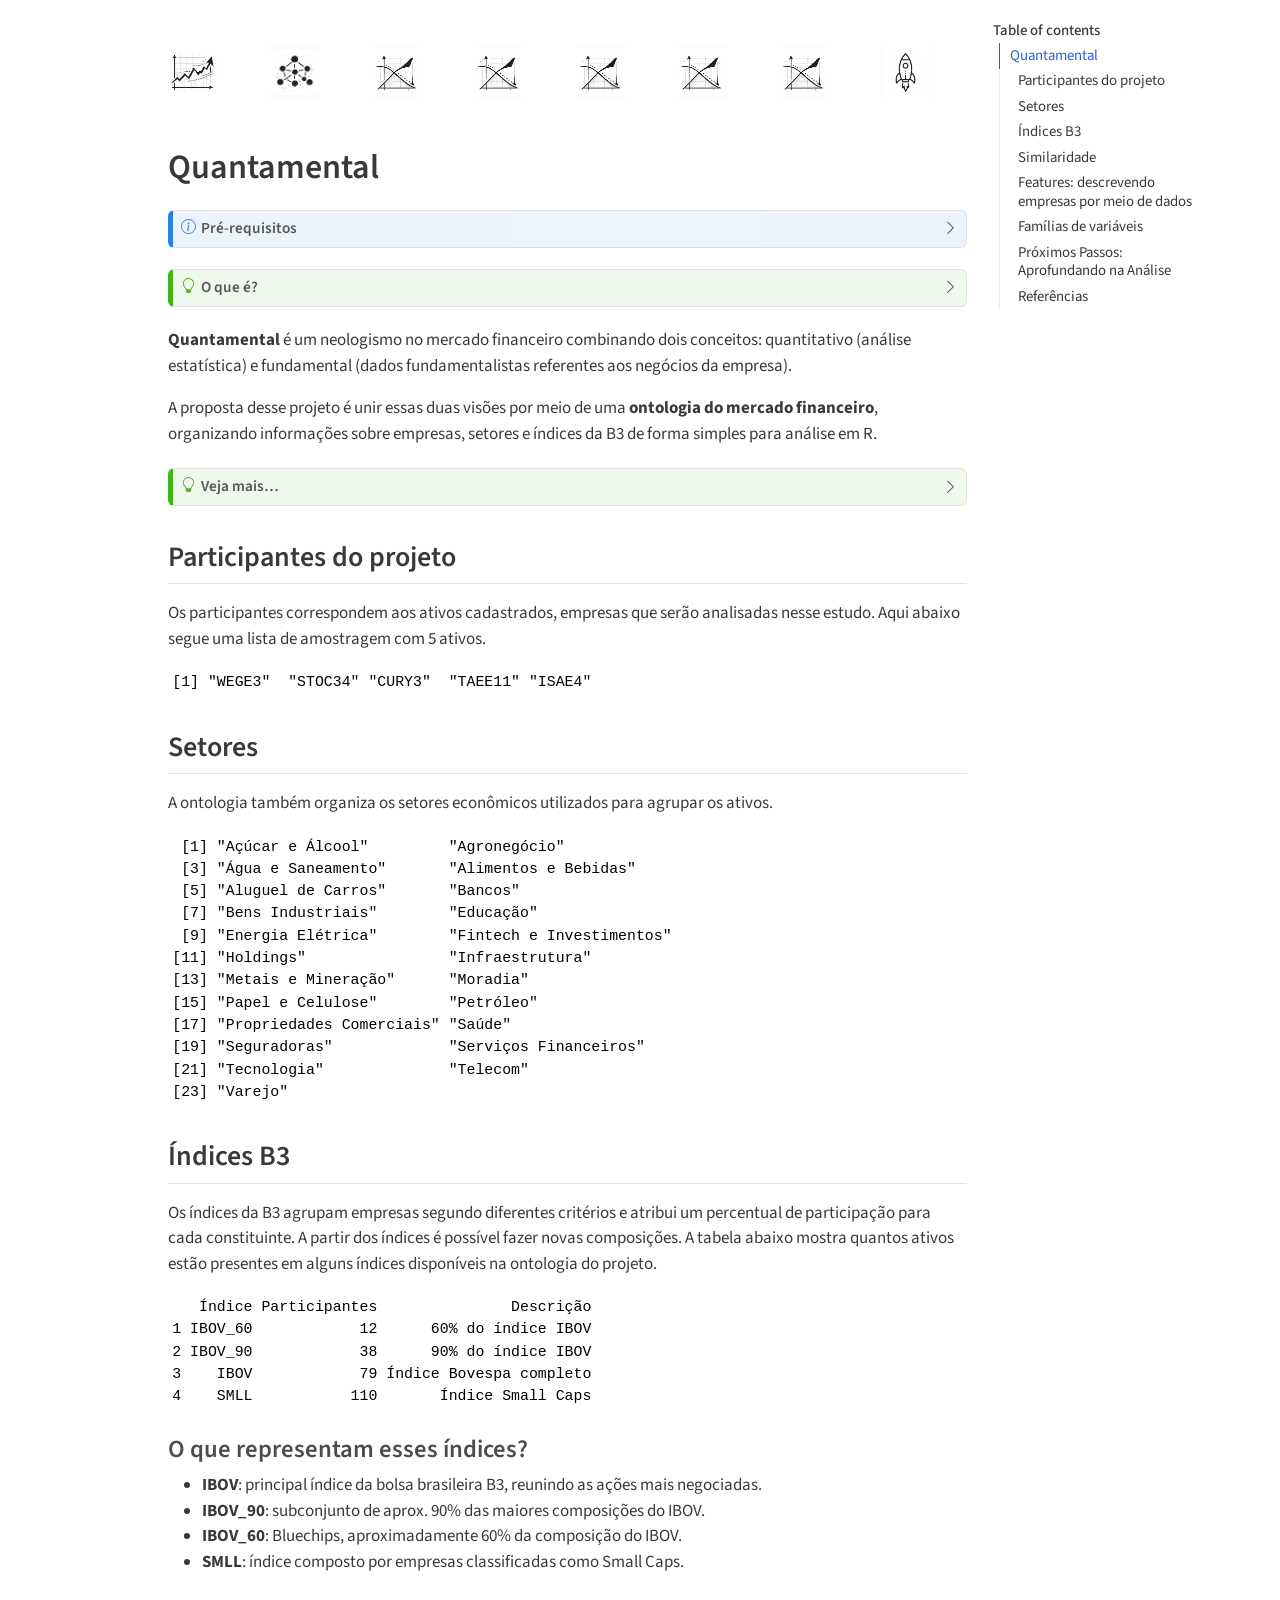
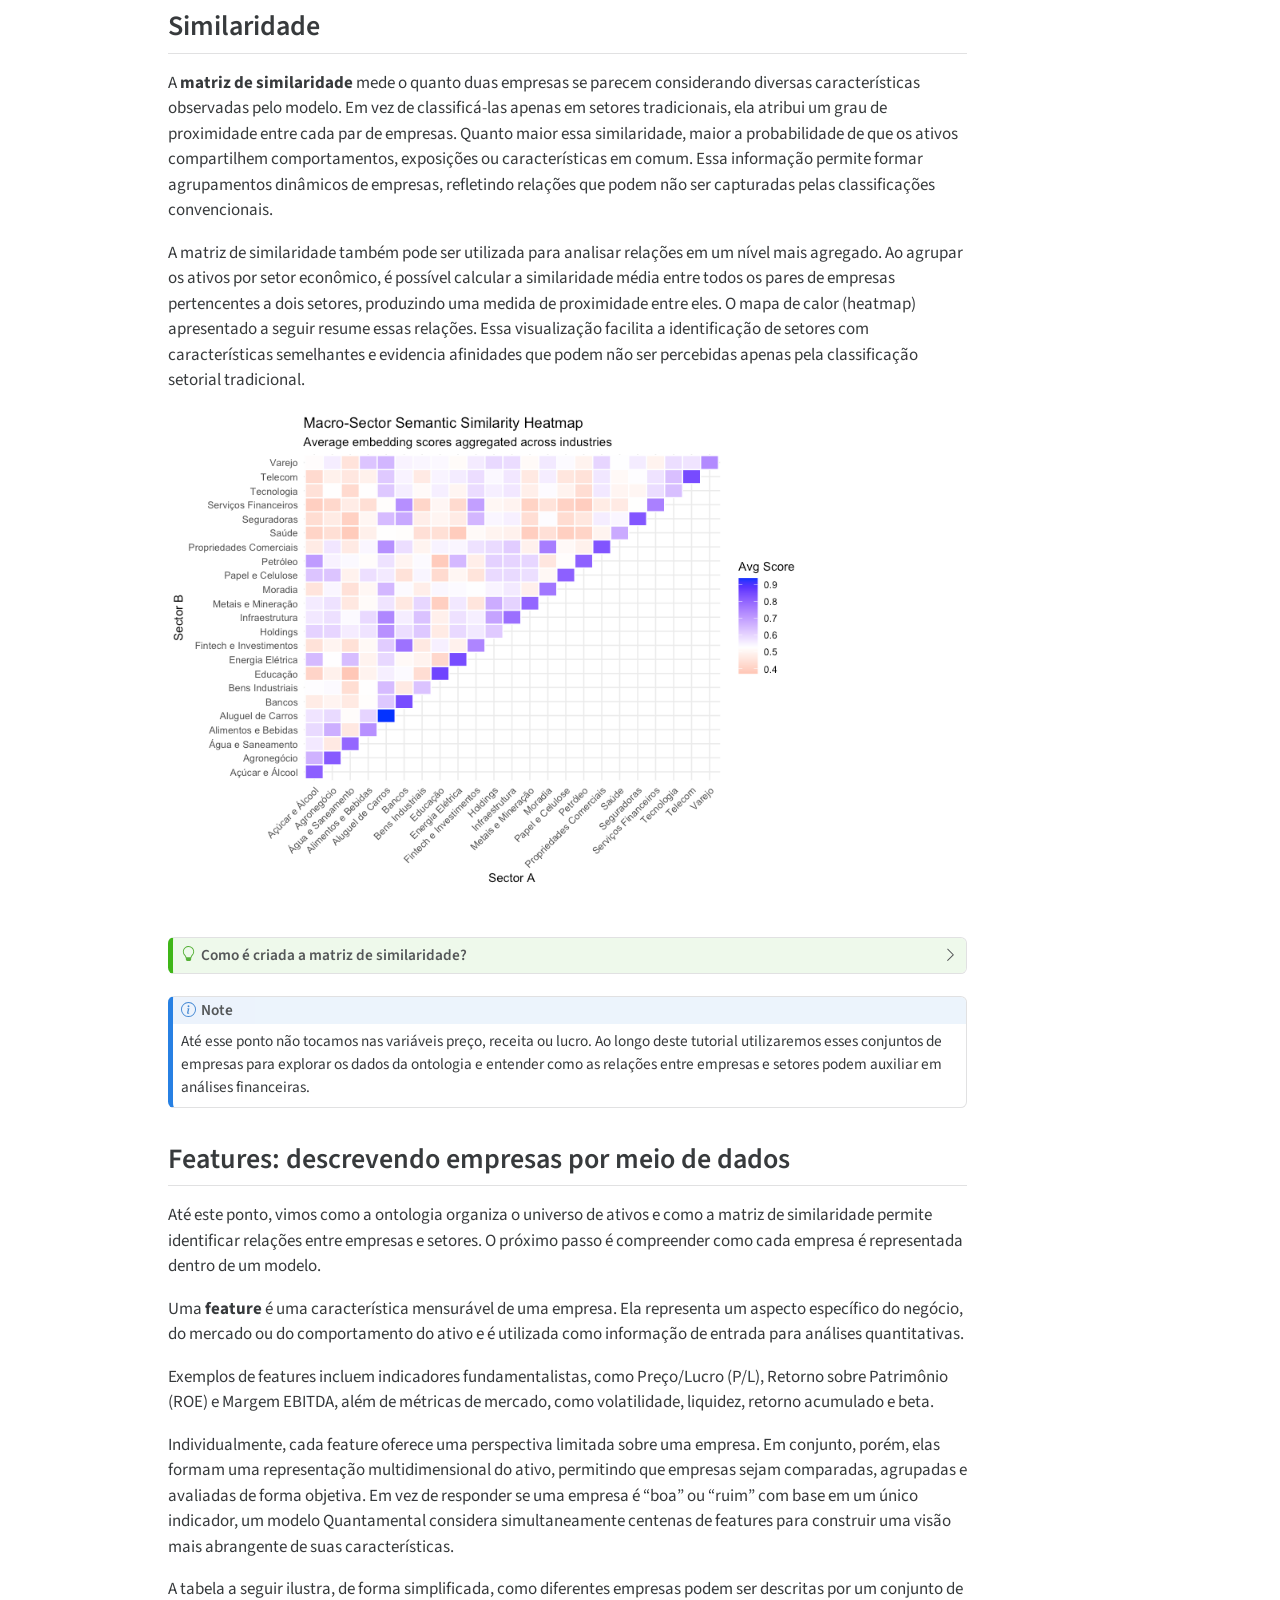
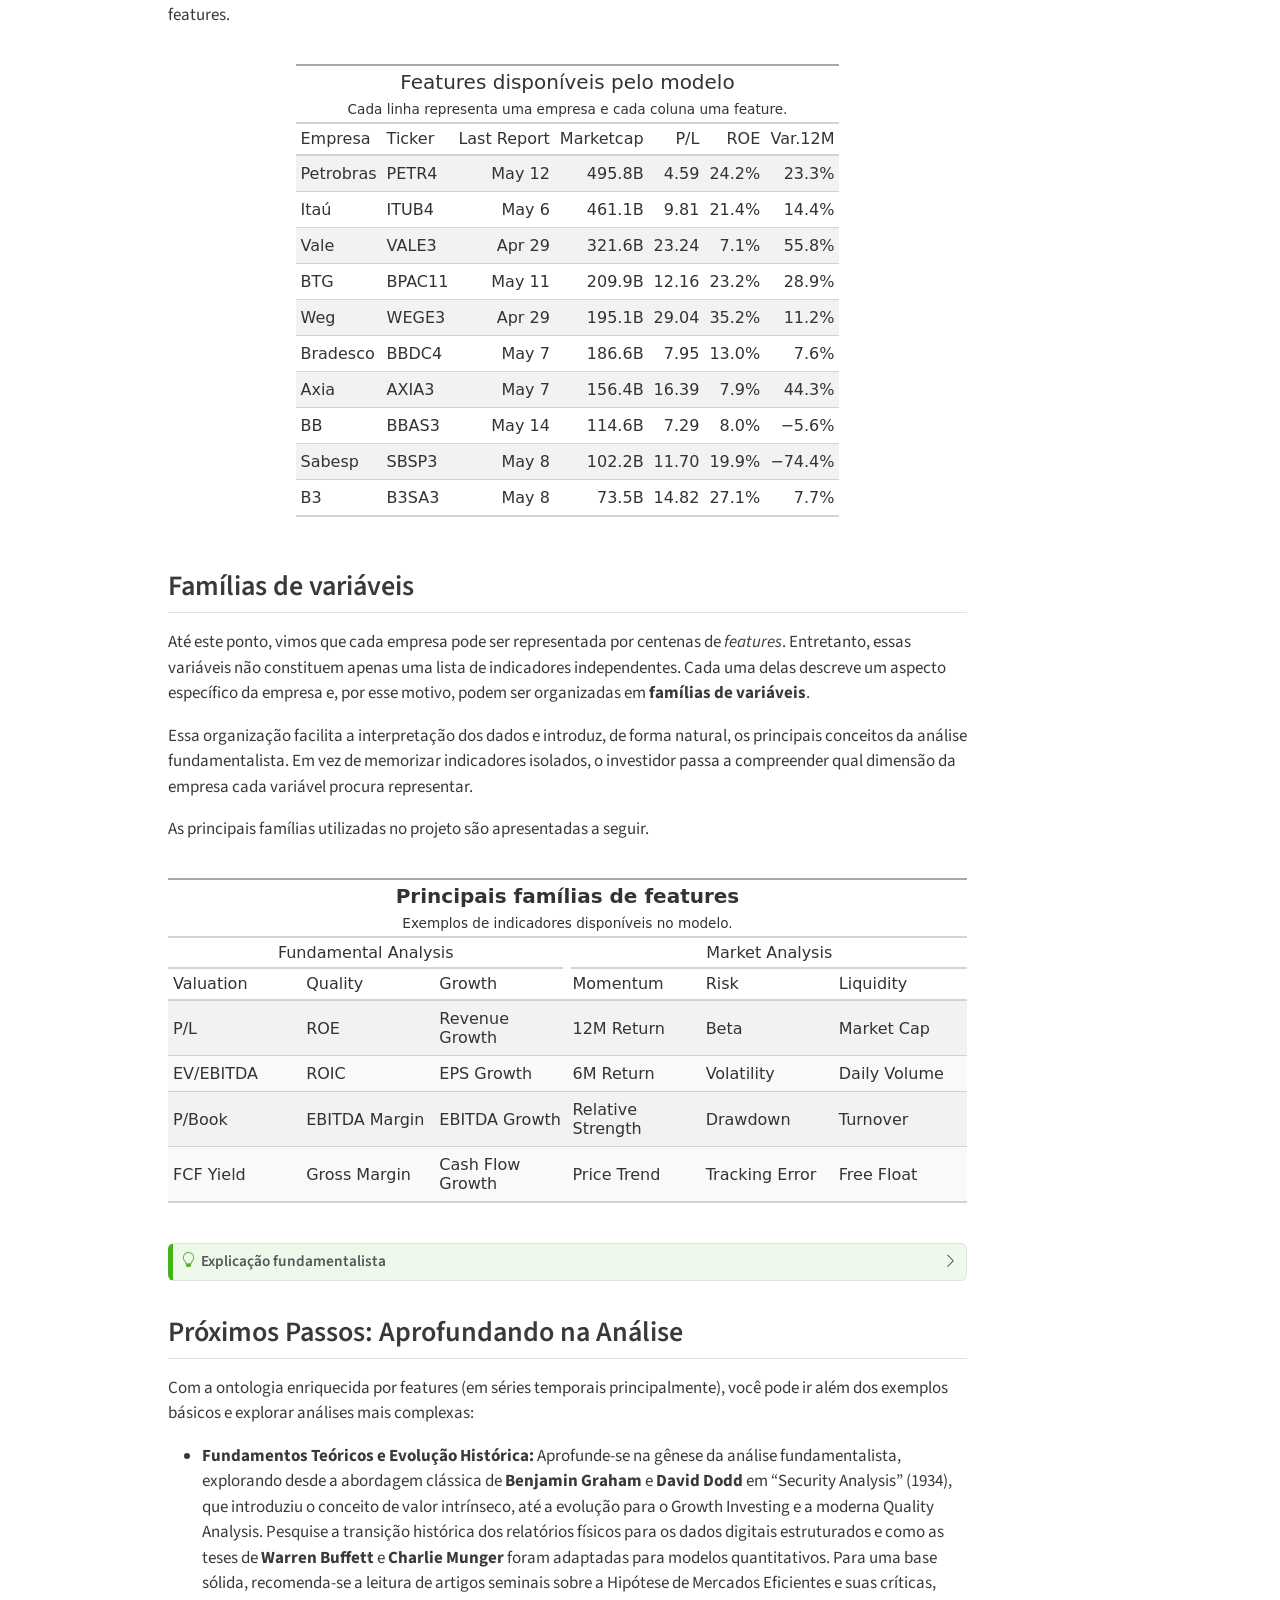
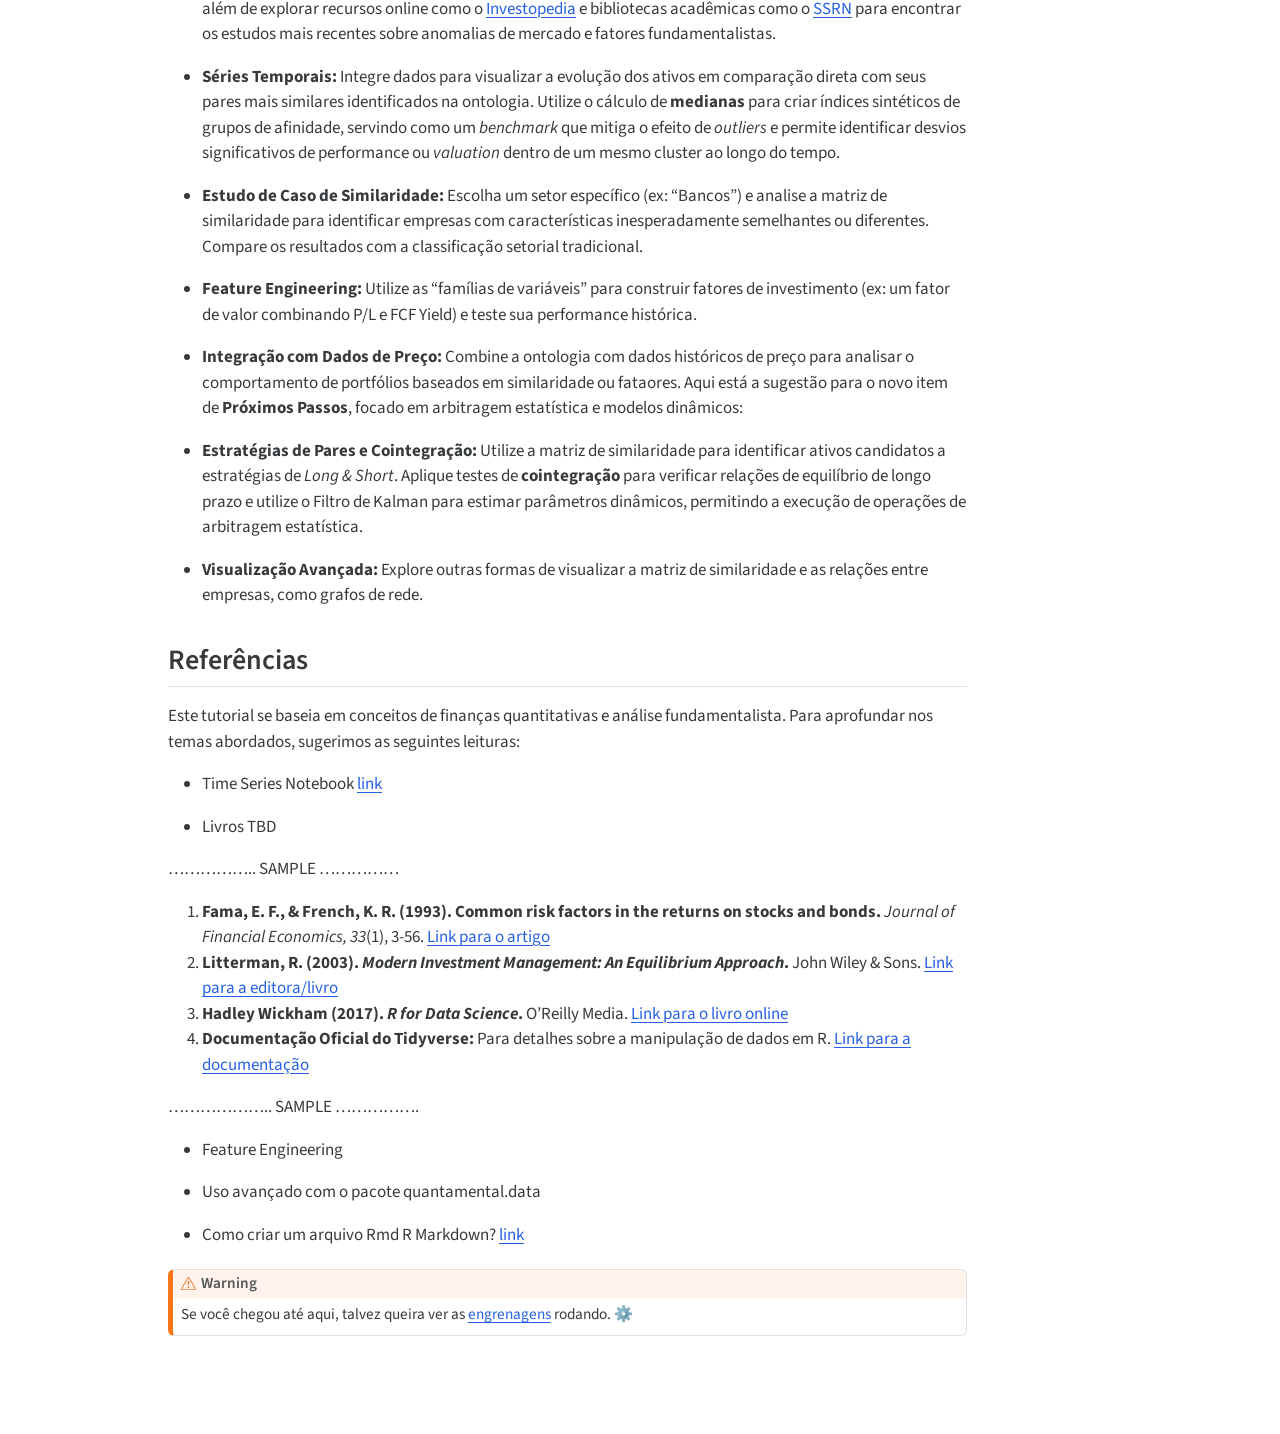
==== commit 7292a1b1: "rendering with Quarto" ====
--- a/docs/index.html
+++ b/docs/index.html
@@ -1,1560 +1,1458 @@
 <!DOCTYPE html>
-
-<html>
-
-<head>
-
-<meta charset="utf-8" />
-<meta name="generator" content="pandoc" />
-<meta http-equiv="X-UA-Compatible" content="IE=EDGE" />
-
-
-
-
-<title>index.knit</title>
-
-<script>// Pandoc 2.9 adds attributes on both header and div. We remove the former (to
-// be compatible with the behavior of Pandoc < 2.8).
-document.addEventListener('DOMContentLoaded', function(e) {
-  var hs = document.querySelectorAll("div.section[class*='level'] > :first-child");
-  var i, h, a;
-  for (i = 0; i < hs.length; i++) {
-    h = hs[i];
-    if (!/^h[1-6]$/i.test(h.tagName)) continue;  // it should be a header h1-h6
-    a = h.attributes;
-    while (a.length > 0) h.removeAttribute(a[0].name);
-  }
-});
-</script>
-<script>/*! jQuery v3.6.0 | (c) OpenJS Foundation and other contributors | jquery.org/license */
-!function(e,t){"use strict";"object"==typeof module&&"object"==typeof module.exports?module.exports=e.document?t(e,!0):function(e){if(!e.document)throw new Error("jQuery requires a window with a document");return t(e)}:t(e)}("undefined"!=typeof window?window:this,function(C,e){"use strict";var t=[],r=Object.getPrototypeOf,s=t.slice,g=t.flat?function(e){return t.flat.call(e)}:function(e){return t.concat.apply([],e)},u=t.push,i=t.indexOf,n={},o=n.toString,v=n.hasOwnProperty,a=v.toString,l=a.call(Object),y={},m=function(e){return"function"==typeof e&&"number"!=typeof e.nodeType&&"function"!=typeof e.item},x=function(e){return null!=e&&e===e.window},E=C.document,c={type:!0,src:!0,nonce:!0,noModule:!0};function b(e,t,n){var r,i,o=(n=n||E).createElement("script");if(o.text=e,t)for(r in c)(i=t[r]||t.getAttribute&&t.getAttribute(r))&&o.setAttribute(r,i);n.head.appendChild(o).parentNode.removeChild(o)}function w(e){return null==e?e+"":"object"==typeof e||"function"==typeof e?n[o.call(e)]||"object":typeof e}var f="3.6.0",S=function(e,t){return new S.fn.init(e,t)};function p(e){var t=!!e&&"length"in e&&e.length,n=w(e);return!m(e)&&!x(e)&&("array"===n||0===t||"number"==typeof t&&0<t&&t-1 in e)}S.fn=S.prototype={jquery:f,constructor:S,length:0,toArray:function(){return s.call(this)},get:function(e){return null==e?s.call(this):e<0?this[e+this.length]:this[e]},pushStack:function(e){var t=S.merge(this.constructor(),e);return t.prevObject=this,t},each:function(e){return S.each(this,e)},map:function(n){return this.pushStack(S.map(this,function(e,t){return n.call(e,t,e)}))},slice:function(){return this.pushStack(s.apply(this,arguments))},first:function(){return this.eq(0)},last:function(){return this.eq(-1)},even:function(){return this.pushStack(S.grep(this,function(e,t){return(t+1)%2}))},odd:function(){return this.pushStack(S.grep(this,function(e,t){return t%2}))},eq:function(e){var t=this.length,n=+e+(e<0?t:0);return this.pushStack(0<=n&&n<t?[this[n]]:[])},end:function(){return this.prevObject||this.constructor()},push:u,sort:t.sort,splice:t.splice},S.extend=S.fn.extend=function(){var e,t,n,r,i,o,a=arguments[0]||{},s=1,u=arguments.length,l=!1;for("boolean"==typeof a&&(l=a,a=arguments[s]||{},s++),"object"==typeof a||m(a)||(a={}),s===u&&(a=this,s--);s<u;s++)if(null!=(e=arguments[s]))for(t in e)r=e[t],"__proto__"!==t&&a!==r&&(l&&r&&(S.isPlainObject(r)||(i=Array.isArray(r)))?(n=a[t],o=i&&!Array.isArray(n)?[]:i||S.isPlainObject(n)?n:{},i=!1,a[t]=S.extend(l,o,r)):void 0!==r&&(a[t]=r));return a},S.extend({expando:"jQuery"+(f+Math.random()).replace(/\D/g,""),isReady:!0,error:function(e){throw new Error(e)},noop:function(){},isPlainObject:function(e){var t,n;return!(!e||"[object Object]"!==o.call(e))&&(!(t=r(e))||"function"==typeof(n=v.call(t,"constructor")&&t.constructor)&&a.call(n)===l)},isEmptyObject:function(e){var t;for(t in e)return!1;return!0},globalEval:function(e,t,n){b(e,{nonce:t&&t.nonce},n)},each:function(e,t){var n,r=0;if(p(e)){for(n=e.length;r<n;r++)if(!1===t.call(e[r],r,e[r]))break}else for(r in e)if(!1===t.call(e[r],r,e[r]))break;return e},makeArray:function(e,t){var n=t||[];return null!=e&&(p(Object(e))?S.merge(n,"string"==typeof e?[e]:e):u.call(n,e)),n},inArray:function(e,t,n){return null==t?-1:i.call(t,e,n)},merge:function(e,t){for(var n=+t.length,r=0,i=e.length;r<n;r++)e[i++]=t[r];return e.length=i,e},grep:function(e,t,n){for(var r=[],i=0,o=e.length,a=!n;i<o;i++)!t(e[i],i)!==a&&r.push(e[i]);return r},map:function(e,t,n){var r,i,o=0,a=[];if(p(e))for(r=e.length;o<r;o++)null!=(i=t(e[o],o,n))&&a.push(i);else for(o in e)null!=(i=t(e[o],o,n))&&a.push(i);return g(a)},guid:1,support:y}),"function"==typeof Symbol&&(S.fn[Symbol.iterator]=t[Symbol.iterator]),S.each("Boolean Number String Function Array Date RegExp Object Error Symbol".split(" "),function(e,t){n["[object "+t+"]"]=t.toLowerCase()});var d=function(n){var e,d,b,o,i,h,f,g,w,u,l,T,C,a,E,v,s,c,y,S="sizzle"+1*new Date,p=n.document,k=0,r=0,m=ue(),x=ue(),A=ue(),N=ue(),j=function(e,t){return e===t&&(l=!0),0},D={}.hasOwnProperty,t=[],q=t.pop,L=t.push,H=t.push,O=t.slice,P=function(e,t){for(var n=0,r=e.length;n<r;n++)if(e[n]===t)return n;return-1},R="checked|selected|async|autofocus|autoplay|controls|defer|disabled|hidden|ismap|loop|multiple|open|readonly|required|scoped",M="[\\x20\\t\\r\\n\\f]",I="(?:\\\\[\\da-fA-F]{1,6}"+M+"?|\\\\[^\\r\\n\\f]|[\\w-]|[^\0-\\x7f])+",W="\\["+M+"*("+I+")(?:"+M+"*([*^$|!~]?=)"+M+"*(?:'((?:\\\\.|[^\\\\'])*)'|\"((?:\\\\.|[^\\\\\"])*)\"|("+I+"))|)"+M+"*\\]",F=":("+I+")(?:\\((('((?:\\\\.|[^\\\\'])*)'|\"((?:\\\\.|[^\\\\\"])*)\")|((?:\\\\.|[^\\\\()[\\]]|"+W+")*)|.*)\\)|)",B=new RegExp(M+"+","g"),$=new RegExp("^"+M+"+|((?:^|[^\\\\])(?:\\\\.)*)"+M+"+$","g"),_=new RegExp("^"+M+"*,"+M+"*"),z=new RegExp("^"+M+"*([>+~]|"+M+")"+M+"*"),U=new RegExp(M+"|>"),X=new RegExp(F),V=new RegExp("^"+I+"$"),G={ID:new RegExp("^#("+I+")"),CLASS:new RegExp("^\\.("+I+")"),TAG:new RegExp("^("+I+"|[*])"),ATTR:new RegExp("^"+W),PSEUDO:new RegExp("^"+F),CHILD:new RegExp("^:(only|first|last|nth|nth-last)-(child|of-type)(?:\\("+M+"*(even|odd|(([+-]|)(\\d*)n|)"+M+"*(?:([+-]|)"+M+"*(\\d+)|))"+M+"*\\)|)","i"),bool:new RegExp("^(?:"+R+")$","i"),needsContext:new RegExp("^"+M+"*[>+~]|:(even|odd|eq|gt|lt|nth|first|last)(?:\\("+M+"*((?:-\\d)?\\d*)"+M+"*\\)|)(?=[^-]|$)","i")},Y=/HTML$/i,Q=/^(?:input|select|textarea|button)$/i,J=/^h\d$/i,K=/^[^{]+\{\s*\[native \w/,Z=/^(?:#([\w-]+)|(\w+)|\.([\w-]+))$/,ee=/[+~]/,te=new RegExp("\\\\[\\da-fA-F]{1,6}"+M+"?|\\\\([^\\r\\n\\f])","g"),ne=function(e,t){var n="0x"+e.slice(1)-65536;return t||(n<0?String.fromCharCode(n+65536):String.fromCharCode(n>>10|55296,1023&n|56320))},re=/([\0-\x1f\x7f]|^-?\d)|^-$|[^\0-\x1f\x7f-\uFFFF\w-]/g,ie=function(e,t){return t?"\0"===e?"\ufffd":e.slice(0,-1)+"\\"+e.charCodeAt(e.length-1).toString(16)+" ":"\\"+e},oe=function(){T()},ae=be(function(e){return!0===e.disabled&&"fieldset"===e.nodeName.toLowerCase()},{dir:"parentNode",next:"legend"});try{H.apply(t=O.call(p.childNodes),p.childNodes),t[p.childNodes.length].nodeType}catch(e){H={apply:t.length?function(e,t){L.apply(e,O.call(t))}:function(e,t){var n=e.length,r=0;while(e[n++]=t[r++]);e.length=n-1}}}function se(t,e,n,r){var i,o,a,s,u,l,c,f=e&&e.ownerDocument,p=e?e.nodeType:9;if(n=n||[],"string"!=typeof t||!t||1!==p&&9!==p&&11!==p)return n;if(!r&&(T(e),e=e||C,E)){if(11!==p&&(u=Z.exec(t)))if(i=u[1]){if(9===p){if(!(a=e.getElementById(i)))return n;if(a.id===i)return n.push(a),n}else if(f&&(a=f.getElementById(i))&&y(e,a)&&a.id===i)return n.push(a),n}else{if(u[2])return H.apply(n,e.getElementsByTagName(t)),n;if((i=u[3])&&d.getElementsByClassName&&e.getElementsByClassName)return H.apply(n,e.getElementsByClassName(i)),n}if(d.qsa&&!N[t+" "]&&(!v||!v.test(t))&&(1!==p||"object"!==e.nodeName.toLowerCase())){if(c=t,f=e,1===p&&(U.test(t)||z.test(t))){(f=ee.test(t)&&ye(e.parentNode)||e)===e&&d.scope||((s=e.getAttribute("id"))?s=s.replace(re,ie):e.setAttribute("id",s=S)),o=(l=h(t)).length;while(o--)l[o]=(s?"#"+s:":scope")+" "+xe(l[o]);c=l.join(",")}try{return H.apply(n,f.querySelectorAll(c)),n}catch(e){N(t,!0)}finally{s===S&&e.removeAttribute("id")}}}return g(t.replace($,"$1"),e,n,r)}function ue(){var r=[];return function e(t,n){return r.push(t+" ")>b.cacheLength&&delete e[r.shift()],e[t+" "]=n}}function le(e){return e[S]=!0,e}function ce(e){var t=C.createElement("fieldset");try{return!!e(t)}catch(e){return!1}finally{t.parentNode&&t.parentNode.removeChild(t),t=null}}function fe(e,t){var n=e.split("|"),r=n.length;while(r--)b.attrHandle[n[r]]=t}function pe(e,t){var n=t&&e,r=n&&1===e.nodeType&&1===t.nodeType&&e.sourceIndex-t.sourceIndex;if(r)return r;if(n)while(n=n.nextSibling)if(n===t)return-1;return e?1:-1}function de(t){return function(e){return"input"===e.nodeName.toLowerCase()&&e.type===t}}function he(n){return function(e){var t=e.nodeName.toLowerCase();return("input"===t||"button"===t)&&e.type===n}}function ge(t){return function(e){return"form"in e?e.parentNode&&!1===e.disabled?"label"in e?"label"in e.parentNode?e.parentNode.disabled===t:e.disabled===t:e.isDisabled===t||e.isDisabled!==!t&&ae(e)===t:e.disabled===t:"label"in e&&e.disabled===t}}function ve(a){return le(function(o){return o=+o,le(function(e,t){var n,r=a([],e.length,o),i=r.length;while(i--)e[n=r[i]]&&(e[n]=!(t[n]=e[n]))})})}function ye(e){return e&&"undefined"!=typeof e.getElementsByTagName&&e}for(e in d=se.support={},i=se.isXML=function(e){var t=e&&e.namespaceURI,n=e&&(e.ownerDocument||e).documentElement;return!Y.test(t||n&&n.nodeName||"HTML")},T=se.setDocument=function(e){var t,n,r=e?e.ownerDocument||e:p;return r!=C&&9===r.nodeType&&r.documentElement&&(a=(C=r).documentElement,E=!i(C),p!=C&&(n=C.defaultView)&&n.top!==n&&(n.addEventListener?n.addEventListener("unload",oe,!1):n.attachEvent&&n.attachEvent("onunload",oe)),d.scope=ce(function(e){return a.appendChild(e).appendChild(C.createElement("div")),"undefined"!=typeof e.querySelectorAll&&!e.querySelectorAll(":scope fieldset div").length}),d.attributes=ce(function(e){return e.className="i",!e.getAttribute("className")}),d.getElementsByTagName=ce(function(e){return e.appendChild(C.createComment("")),!e.getElementsByTagName("*").length}),d.getElementsByClassName=K.test(C.getElementsByClassName),d.getById=ce(function(e){return a.appendChild(e).id=S,!C.getElementsByName||!C.getElementsByName(S).length}),d.getById?(b.filter.ID=function(e){var t=e.replace(te,ne);return function(e){return e.getAttribute("id")===t}},b.find.ID=function(e,t){if("undefined"!=typeof t.getElementById&&E){var n=t.getElementById(e);return n?[n]:[]}}):(b.filter.ID=function(e){var n=e.replace(te,ne);return function(e){var t="undefined"!=typeof e.getAttributeNode&&e.getAttributeNode("id");return t&&t.value===n}},b.find.ID=function(e,t){if("undefined"!=typeof t.getElementById&&E){var n,r,i,o=t.getElementById(e);if(o){if((n=o.getAttributeNode("id"))&&n.value===e)return[o];i=t.getElementsByName(e),r=0;while(o=i[r++])if((n=o.getAttributeNode("id"))&&n.value===e)return[o]}return[]}}),b.find.TAG=d.getElementsByTagName?function(e,t){return"undefined"!=typeof t.getElementsByTagName?t.getElementsByTagName(e):d.qsa?t.querySelectorAll(e):void 0}:function(e,t){var n,r=[],i=0,o=t.getElementsByTagName(e);if("*"===e){while(n=o[i++])1===n.nodeType&&r.push(n);return r}return o},b.find.CLASS=d.getElementsByClassName&&function(e,t){if("undefined"!=typeof t.getElementsByClassName&&E)return t.getElementsByClassName(e)},s=[],v=[],(d.qsa=K.test(C.querySelectorAll))&&(ce(function(e){var t;a.appendChild(e).innerHTML="<a id='"+S+"'></a><select id='"+S+"-\r\\' msallowcapture=''><option selected=''></option></select>",e.querySelectorAll("[msallowcapture^='']").length&&v.push("[*^$]="+M+"*(?:''|\"\")"),e.querySelectorAll("[selected]").length||v.push("\\["+M+"*(?:value|"+R+")"),e.querySelectorAll("[id~="+S+"-]").length||v.push("~="),(t=C.createElement("input")).setAttribute("name",""),e.appendChild(t),e.querySelectorAll("[name='']").length||v.push("\\["+M+"*name"+M+"*="+M+"*(?:''|\"\")"),e.querySelectorAll(":checked").length||v.push(":checked"),e.querySelectorAll("a#"+S+"+*").length||v.push(".#.+[+~]"),e.querySelectorAll("\\\f"),v.push("[\\r\\n\\f]")}),ce(function(e){e.innerHTML="<a href='' disabled='disabled'></a><select disabled='disabled'><option/></select>";var t=C.createElement("input");t.setAttribute("type","hidden"),e.appendChild(t).setAttribute("name","D"),e.querySelectorAll("[name=d]").length&&v.push("name"+M+"*[*^$|!~]?="),2!==e.querySelectorAll(":enabled").length&&v.push(":enabled",":disabled"),a.appendChild(e).disabled=!0,2!==e.querySelectorAll(":disabled").length&&v.push(":enabled",":disabled"),e.querySelectorAll("*,:x"),v.push(",.*:")})),(d.matchesSelector=K.test(c=a.matches||a.webkitMatchesSelector||a.mozMatchesSelector||a.oMatchesSelector||a.msMatchesSelector))&&ce(function(e){d.disconnectedMatch=c.call(e,"*"),c.call(e,"[s!='']:x"),s.push("!=",F)}),v=v.length&&new RegExp(v.join("|")),s=s.length&&new RegExp(s.join("|")),t=K.test(a.compareDocumentPosition),y=t||K.test(a.contains)?function(e,t){var n=9===e.nodeType?e.documentElement:e,r=t&&t.parentNode;return e===r||!(!r||1!==r.nodeType||!(n.contains?n.contains(r):e.compareDocumentPosition&&16&e.compareDocumentPosition(r)))}:function(e,t){if(t)while(t=t.parentNode)if(t===e)return!0;return!1},j=t?function(e,t){if(e===t)return l=!0,0;var n=!e.compareDocumentPosition-!t.compareDocumentPosition;return n||(1&(n=(e.ownerDocument||e)==(t.ownerDocument||t)?e.compareDocumentPosition(t):1)||!d.sortDetached&&t.compareDocumentPosition(e)===n?e==C||e.ownerDocument==p&&y(p,e)?-1:t==C||t.ownerDocument==p&&y(p,t)?1:u?P(u,e)-P(u,t):0:4&n?-1:1)}:function(e,t){if(e===t)return l=!0,0;var n,r=0,i=e.parentNode,o=t.parentNode,a=[e],s=[t];if(!i||!o)return e==C?-1:t==C?1:i?-1:o?1:u?P(u,e)-P(u,t):0;if(i===o)return pe(e,t);n=e;while(n=n.parentNode)a.unshift(n);n=t;while(n=n.parentNode)s.unshift(n);while(a[r]===s[r])r++;return r?pe(a[r],s[r]):a[r]==p?-1:s[r]==p?1:0}),C},se.matches=function(e,t){return se(e,null,null,t)},se.matchesSelector=function(e,t){if(T(e),d.matchesSelector&&E&&!N[t+" "]&&(!s||!s.test(t))&&(!v||!v.test(t)))try{var n=c.call(e,t);if(n||d.disconnectedMatch||e.document&&11!==e.document.nodeType)return n}catch(e){N(t,!0)}return 0<se(t,C,null,[e]).length},se.contains=function(e,t){return(e.ownerDocument||e)!=C&&T(e),y(e,t)},se.attr=function(e,t){(e.ownerDocument||e)!=C&&T(e);var n=b.attrHandle[t.toLowerCase()],r=n&&D.call(b.attrHandle,t.toLowerCase())?n(e,t,!E):void 0;return void 0!==r?r:d.attributes||!E?e.getAttribute(t):(r=e.getAttributeNode(t))&&r.specified?r.value:null},se.escape=function(e){return(e+"").replace(re,ie)},se.error=function(e){throw new Error("Syntax error, unrecognized expression: "+e)},se.uniqueSort=function(e){var t,n=[],r=0,i=0;if(l=!d.detectDuplicates,u=!d.sortStable&&e.slice(0),e.sort(j),l){while(t=e[i++])t===e[i]&&(r=n.push(i));while(r--)e.splice(n[r],1)}return u=null,e},o=se.getText=function(e){var t,n="",r=0,i=e.nodeType;if(i){if(1===i||9===i||11===i){if("string"==typeof e.textContent)return e.textContent;for(e=e.firstChild;e;e=e.nextSibling)n+=o(e)}else if(3===i||4===i)return e.nodeValue}else while(t=e[r++])n+=o(t);return n},(b=se.selectors={cacheLength:50,createPseudo:le,match:G,attrHandle:{},find:{},relative:{">":{dir:"parentNode",first:!0}," ":{dir:"parentNode"},"+":{dir:"previousSibling",first:!0},"~":{dir:"previousSibling"}},preFilter:{ATTR:function(e){return e[1]=e[1].replace(te,ne),e[3]=(e[3]||e[4]||e[5]||"").replace(te,ne),"~="===e[2]&&(e[3]=" "+e[3]+" "),e.slice(0,4)},CHILD:function(e){return e[1]=e[1].toLowerCase(),"nth"===e[1].slice(0,3)?(e[3]||se.error(e[0]),e[4]=+(e[4]?e[5]+(e[6]||1):2*("even"===e[3]||"odd"===e[3])),e[5]=+(e[7]+e[8]||"odd"===e[3])):e[3]&&se.error(e[0]),e},PSEUDO:function(e){var t,n=!e[6]&&e[2];return G.CHILD.test(e[0])?null:(e[3]?e[2]=e[4]||e[5]||"":n&&X.test(n)&&(t=h(n,!0))&&(t=n.indexOf(")",n.length-t)-n.length)&&(e[0]=e[0].slice(0,t),e[2]=n.slice(0,t)),e.slice(0,3))}},filter:{TAG:function(e){var t=e.replace(te,ne).toLowerCase();return"*"===e?function(){return!0}:function(e){return e.nodeName&&e.nodeName.toLowerCase()===t}},CLASS:function(e){var t=m[e+" "];return t||(t=new RegExp("(^|"+M+")"+e+"("+M+"|$)"))&&m(e,function(e){return t.test("string"==typeof e.className&&e.className||"undefined"!=typeof e.getAttribute&&e.getAttribute("class")||"")})},ATTR:function(n,r,i){return function(e){var t=se.attr(e,n);return null==t?"!="===r:!r||(t+="","="===r?t===i:"!="===r?t!==i:"^="===r?i&&0===t.indexOf(i):"*="===r?i&&-1<t.indexOf(i):"$="===r?i&&t.slice(-i.length)===i:"~="===r?-1<(" "+t.replace(B," ")+" ").indexOf(i):"|="===r&&(t===i||t.slice(0,i.length+1)===i+"-"))}},CHILD:function(h,e,t,g,v){var y="nth"!==h.slice(0,3),m="last"!==h.slice(-4),x="of-type"===e;return 1===g&&0===v?function(e){return!!e.parentNode}:function(e,t,n){var r,i,o,a,s,u,l=y!==m?"nextSibling":"previousSibling",c=e.parentNode,f=x&&e.nodeName.toLowerCase(),p=!n&&!x,d=!1;if(c){if(y){while(l){a=e;while(a=a[l])if(x?a.nodeName.toLowerCase()===f:1===a.nodeType)return!1;u=l="only"===h&&!u&&"nextSibling"}return!0}if(u=[m?c.firstChild:c.lastChild],m&&p){d=(s=(r=(i=(o=(a=c)[S]||(a[S]={}))[a.uniqueID]||(o[a.uniqueID]={}))[h]||[])[0]===k&&r[1])&&r[2],a=s&&c.childNodes[s];while(a=++s&&a&&a[l]||(d=s=0)||u.pop())if(1===a.nodeType&&++d&&a===e){i[h]=[k,s,d];break}}else if(p&&(d=s=(r=(i=(o=(a=e)[S]||(a[S]={}))[a.uniqueID]||(o[a.uniqueID]={}))[h]||[])[0]===k&&r[1]),!1===d)while(a=++s&&a&&a[l]||(d=s=0)||u.pop())if((x?a.nodeName.toLowerCase()===f:1===a.nodeType)&&++d&&(p&&((i=(o=a[S]||(a[S]={}))[a.uniqueID]||(o[a.uniqueID]={}))[h]=[k,d]),a===e))break;return(d-=v)===g||d%g==0&&0<=d/g}}},PSEUDO:function(e,o){var t,a=b.pseudos[e]||b.setFilters[e.toLowerCase()]||se.error("unsupported pseudo: "+e);return a[S]?a(o):1<a.length?(t=[e,e,"",o],b.setFilters.hasOwnProperty(e.toLowerCase())?le(function(e,t){var n,r=a(e,o),i=r.length;while(i--)e[n=P(e,r[i])]=!(t[n]=r[i])}):function(e){return a(e,0,t)}):a}},pseudos:{not:le(function(e){var r=[],i=[],s=f(e.replace($,"$1"));return s[S]?le(function(e,t,n,r){var i,o=s(e,null,r,[]),a=e.length;while(a--)(i=o[a])&&(e[a]=!(t[a]=i))}):function(e,t,n){return r[0]=e,s(r,null,n,i),r[0]=null,!i.pop()}}),has:le(function(t){return function(e){return 0<se(t,e).length}}),contains:le(function(t){return t=t.replace(te,ne),function(e){return-1<(e.textContent||o(e)).indexOf(t)}}),lang:le(function(n){return V.test(n||"")||se.error("unsupported lang: "+n),n=n.replace(te,ne).toLowerCase(),function(e){var t;do{if(t=E?e.lang:e.getAttribute("xml:lang")||e.getAttribute("lang"))return(t=t.toLowerCase())===n||0===t.indexOf(n+"-")}while((e=e.parentNode)&&1===e.nodeType);return!1}}),target:function(e){var t=n.location&&n.location.hash;return t&&t.slice(1)===e.id},root:function(e){return e===a},focus:function(e){return e===C.activeElement&&(!C.hasFocus||C.hasFocus())&&!!(e.type||e.href||~e.tabIndex)},enabled:ge(!1),disabled:ge(!0),checked:function(e){var t=e.nodeName.toLowerCase();return"input"===t&&!!e.checked||"option"===t&&!!e.selected},selected:function(e){return e.parentNode&&e.parentNode.selectedIndex,!0===e.selected},empty:function(e){for(e=e.firstChild;e;e=e.nextSibling)if(e.nodeType<6)return!1;return!0},parent:function(e){return!b.pseudos.empty(e)},header:function(e){return J.test(e.nodeName)},input:function(e){return Q.test(e.nodeName)},button:function(e){var t=e.nodeName.toLowerCase();return"input"===t&&"button"===e.type||"button"===t},text:function(e){var t;return"input"===e.nodeName.toLowerCase()&&"text"===e.type&&(null==(t=e.getAttribute("type"))||"text"===t.toLowerCase())},first:ve(function(){return[0]}),last:ve(function(e,t){return[t-1]}),eq:ve(function(e,t,n){return[n<0?n+t:n]}),even:ve(function(e,t){for(var n=0;n<t;n+=2)e.push(n);return e}),odd:ve(function(e,t){for(var n=1;n<t;n+=2)e.push(n);return e}),lt:ve(function(e,t,n){for(var r=n<0?n+t:t<n?t:n;0<=--r;)e.push(r);return e}),gt:ve(function(e,t,n){for(var r=n<0?n+t:n;++r<t;)e.push(r);return e})}}).pseudos.nth=b.pseudos.eq,{radio:!0,checkbox:!0,file:!0,password:!0,image:!0})b.pseudos[e]=de(e);for(e in{submit:!0,reset:!0})b.pseudos[e]=he(e);function me(){}function xe(e){for(var t=0,n=e.length,r="";t<n;t++)r+=e[t].value;return r}function be(s,e,t){var u=e.dir,l=e.next,c=l||u,f=t&&"parentNode"===c,p=r++;return e.first?function(e,t,n){while(e=e[u])if(1===e.nodeType||f)return s(e,t,n);return!1}:function(e,t,n){var r,i,o,a=[k,p];if(n){while(e=e[u])if((1===e.nodeType||f)&&s(e,t,n))return!0}else while(e=e[u])if(1===e.nodeType||f)if(i=(o=e[S]||(e[S]={}))[e.uniqueID]||(o[e.uniqueID]={}),l&&l===e.nodeName.toLowerCase())e=e[u]||e;else{if((r=i[c])&&r[0]===k&&r[1]===p)return a[2]=r[2];if((i[c]=a)[2]=s(e,t,n))return!0}return!1}}function we(i){return 1<i.length?function(e,t,n){var r=i.length;while(r--)if(!i[r](e,t,n))return!1;return!0}:i[0]}function Te(e,t,n,r,i){for(var o,a=[],s=0,u=e.length,l=null!=t;s<u;s++)(o=e[s])&&(n&&!n(o,r,i)||(a.push(o),l&&t.push(s)));return a}function Ce(d,h,g,v,y,e){return v&&!v[S]&&(v=Ce(v)),y&&!y[S]&&(y=Ce(y,e)),le(function(e,t,n,r){var i,o,a,s=[],u=[],l=t.length,c=e||function(e,t,n){for(var r=0,i=t.length;r<i;r++)se(e,t[r],n);return n}(h||"*",n.nodeType?[n]:n,[]),f=!d||!e&&h?c:Te(c,s,d,n,r),p=g?y||(e?d:l||v)?[]:t:f;if(g&&g(f,p,n,r),v){i=Te(p,u),v(i,[],n,r),o=i.length;while(o--)(a=i[o])&&(p[u[o]]=!(f[u[o]]=a))}if(e){if(y||d){if(y){i=[],o=p.length;while(o--)(a=p[o])&&i.push(f[o]=a);y(null,p=[],i,r)}o=p.length;while(o--)(a=p[o])&&-1<(i=y?P(e,a):s[o])&&(e[i]=!(t[i]=a))}}else p=Te(p===t?p.splice(l,p.length):p),y?y(null,t,p,r):H.apply(t,p)})}function Ee(e){for(var i,t,n,r=e.length,o=b.relative[e[0].type],a=o||b.relative[" "],s=o?1:0,u=be(function(e){return e===i},a,!0),l=be(function(e){return-1<P(i,e)},a,!0),c=[function(e,t,n){var r=!o&&(n||t!==w)||((i=t).nodeType?u(e,t,n):l(e,t,n));return i=null,r}];s<r;s++)if(t=b.relative[e[s].type])c=[be(we(c),t)];else{if((t=b.filter[e[s].type].apply(null,e[s].matches))[S]){for(n=++s;n<r;n++)if(b.relative[e[n].type])break;return Ce(1<s&&we(c),1<s&&xe(e.slice(0,s-1).concat({value:" "===e[s-2].type?"*":""})).replace($,"$1"),t,s<n&&Ee(e.slice(s,n)),n<r&&Ee(e=e.slice(n)),n<r&&xe(e))}c.push(t)}return we(c)}return me.prototype=b.filters=b.pseudos,b.setFilters=new me,h=se.tokenize=function(e,t){var n,r,i,o,a,s,u,l=x[e+" "];if(l)return t?0:l.slice(0);a=e,s=[],u=b.preFilter;while(a){for(o in n&&!(r=_.exec(a))||(r&&(a=a.slice(r[0].length)||a),s.push(i=[])),n=!1,(r=z.exec(a))&&(n=r.shift(),i.push({value:n,type:r[0].replace($," ")}),a=a.slice(n.length)),b.filter)!(r=G[o].exec(a))||u[o]&&!(r=u[o](r))||(n=r.shift(),i.push({value:n,type:o,matches:r}),a=a.slice(n.length));if(!n)break}return t?a.length:a?se.error(e):x(e,s).slice(0)},f=se.compile=function(e,t){var n,v,y,m,x,r,i=[],o=[],a=A[e+" "];if(!a){t||(t=h(e)),n=t.length;while(n--)(a=Ee(t[n]))[S]?i.push(a):o.push(a);(a=A(e,(v=o,m=0<(y=i).length,x=0<v.length,r=function(e,t,n,r,i){var o,a,s,u=0,l="0",c=e&&[],f=[],p=w,d=e||x&&b.find.TAG("*",i),h=k+=null==p?1:Math.random()||.1,g=d.length;for(i&&(w=t==C||t||i);l!==g&&null!=(o=d[l]);l++){if(x&&o){a=0,t||o.ownerDocument==C||(T(o),n=!E);while(s=v[a++])if(s(o,t||C,n)){r.push(o);break}i&&(k=h)}m&&((o=!s&&o)&&u--,e&&c.push(o))}if(u+=l,m&&l!==u){a=0;while(s=y[a++])s(c,f,t,n);if(e){if(0<u)while(l--)c[l]||f[l]||(f[l]=q.call(r));f=Te(f)}H.apply(r,f),i&&!e&&0<f.length&&1<u+y.length&&se.uniqueSort(r)}return i&&(k=h,w=p),c},m?le(r):r))).selector=e}return a},g=se.select=function(e,t,n,r){var i,o,a,s,u,l="function"==typeof e&&e,c=!r&&h(e=l.selector||e);if(n=n||[],1===c.length){if(2<(o=c[0]=c[0].slice(0)).length&&"ID"===(a=o[0]).type&&9===t.nodeType&&E&&b.relative[o[1].type]){if(!(t=(b.find.ID(a.matches[0].replace(te,ne),t)||[])[0]))return n;l&&(t=t.parentNode),e=e.slice(o.shift().value.length)}i=G.needsContext.test(e)?0:o.length;while(i--){if(a=o[i],b.relative[s=a.type])break;if((u=b.find[s])&&(r=u(a.matches[0].replace(te,ne),ee.test(o[0].type)&&ye(t.parentNode)||t))){if(o.splice(i,1),!(e=r.length&&xe(o)))return H.apply(n,r),n;break}}}return(l||f(e,c))(r,t,!E,n,!t||ee.test(e)&&ye(t.parentNode)||t),n},d.sortStable=S.split("").sort(j).join("")===S,d.detectDuplicates=!!l,T(),d.sortDetached=ce(function(e){return 1&e.compareDocumentPosition(C.createElement("fieldset"))}),ce(function(e){return e.innerHTML="<a href='#'></a>","#"===e.firstChild.getAttribute("href")})||fe("type|href|height|width",function(e,t,n){if(!n)return e.getAttribute(t,"type"===t.toLowerCase()?1:2)}),d.attributes&&ce(function(e){return e.innerHTML="<input/>",e.firstChild.setAttribute("value",""),""===e.firstChild.getAttribute("value")})||fe("value",function(e,t,n){if(!n&&"input"===e.nodeName.toLowerCase())return e.defaultValue}),ce(function(e){return null==e.getAttribute("disabled")})||fe(R,function(e,t,n){var r;if(!n)return!0===e[t]?t.toLowerCase():(r=e.getAttributeNode(t))&&r.specified?r.value:null}),se}(C);S.find=d,S.expr=d.selectors,S.expr[":"]=S.expr.pseudos,S.uniqueSort=S.unique=d.uniqueSort,S.text=d.getText,S.isXMLDoc=d.isXML,S.contains=d.contains,S.escapeSelector=d.escape;var h=function(e,t,n){var r=[],i=void 0!==n;while((e=e[t])&&9!==e.nodeType)if(1===e.nodeType){if(i&&S(e).is(n))break;r.push(e)}return r},T=function(e,t){for(var n=[];e;e=e.nextSibling)1===e.nodeType&&e!==t&&n.push(e);return n},k=S.expr.match.needsContext;function A(e,t){return e.nodeName&&e.nodeName.toLowerCase()===t.toLowerCase()}var N=/^<([a-z][^\/\0>:\x20\t\r\n\f]*)[\x20\t\r\n\f]*\/?>(?:<\/\1>|)$/i;function j(e,n,r){return m(n)?S.grep(e,function(e,t){return!!n.call(e,t,e)!==r}):n.nodeType?S.grep(e,function(e){return e===n!==r}):"string"!=typeof n?S.grep(e,function(e){return-1<i.call(n,e)!==r}):S.filter(n,e,r)}S.filter=function(e,t,n){var r=t[0];return n&&(e=":not("+e+")"),1===t.length&&1===r.nodeType?S.find.matchesSelector(r,e)?[r]:[]:S.find.matches(e,S.grep(t,function(e){return 1===e.nodeType}))},S.fn.extend({find:function(e){var t,n,r=this.length,i=this;if("string"!=typeof e)return this.pushStack(S(e).filter(function(){for(t=0;t<r;t++)if(S.contains(i[t],this))return!0}));for(n=this.pushStack([]),t=0;t<r;t++)S.find(e,i[t],n);return 1<r?S.uniqueSort(n):n},filter:function(e){return this.pushStack(j(this,e||[],!1))},not:function(e){return this.pushStack(j(this,e||[],!0))},is:function(e){return!!j(this,"string"==typeof e&&k.test(e)?S(e):e||[],!1).length}});var D,q=/^(?:\s*(<[\w\W]+>)[^>]*|#([\w-]+))$/;(S.fn.init=function(e,t,n){var r,i;if(!e)return this;if(n=n||D,"string"==typeof e){if(!(r="<"===e[0]&&">"===e[e.length-1]&&3<=e.length?[null,e,null]:q.exec(e))||!r[1]&&t)return!t||t.jquery?(t||n).find(e):this.constructor(t).find(e);if(r[1]){if(t=t instanceof S?t[0]:t,S.merge(this,S.parseHTML(r[1],t&&t.nodeType?t.ownerDocument||t:E,!0)),N.test(r[1])&&S.isPlainObject(t))for(r in t)m(this[r])?this[r](t[r]):this.attr(r,t[r]);return this}return(i=E.getElementById(r[2]))&&(this[0]=i,this.length=1),this}return e.nodeType?(this[0]=e,this.length=1,this):m(e)?void 0!==n.ready?n.ready(e):e(S):S.makeArray(e,this)}).prototype=S.fn,D=S(E);var L=/^(?:parents|prev(?:Until|All))/,H={children:!0,contents:!0,next:!0,prev:!0};function O(e,t){while((e=e[t])&&1!==e.nodeType);return e}S.fn.extend({has:function(e){var t=S(e,this),n=t.length;return this.filter(function(){for(var e=0;e<n;e++)if(S.contains(this,t[e]))return!0})},closest:function(e,t){var n,r=0,i=this.length,o=[],a="string"!=typeof e&&S(e);if(!k.test(e))for(;r<i;r++)for(n=this[r];n&&n!==t;n=n.parentNode)if(n.nodeType<11&&(a?-1<a.index(n):1===n.nodeType&&S.find.matchesSelector(n,e))){o.push(n);break}return this.pushStack(1<o.length?S.uniqueSort(o):o)},index:function(e){return e?"string"==typeof e?i.call(S(e),this[0]):i.call(this,e.jquery?e[0]:e):this[0]&&this[0].parentNode?this.first().prevAll().length:-1},add:function(e,t){return this.pushStack(S.uniqueSort(S.merge(this.get(),S(e,t))))},addBack:function(e){return this.add(null==e?this.prevObject:this.prevObject.filter(e))}}),S.each({parent:function(e){var t=e.parentNode;return t&&11!==t.nodeType?t:null},parents:function(e){return h(e,"parentNode")},parentsUntil:function(e,t,n){return h(e,"parentNode",n)},next:function(e){return O(e,"nextSibling")},prev:function(e){return O(e,"previousSibling")},nextAll:function(e){return h(e,"nextSibling")},prevAll:function(e){return h(e,"previousSibling")},nextUntil:function(e,t,n){return h(e,"nextSibling",n)},prevUntil:function(e,t,n){return h(e,"previousSibling",n)},siblings:function(e){return T((e.parentNode||{}).firstChild,e)},children:function(e){return T(e.firstChild)},contents:function(e){return null!=e.contentDocument&&r(e.contentDocument)?e.contentDocument:(A(e,"template")&&(e=e.content||e),S.merge([],e.childNodes))}},function(r,i){S.fn[r]=function(e,t){var n=S.map(this,i,e);return"Until"!==r.slice(-5)&&(t=e),t&&"string"==typeof t&&(n=S.filter(t,n)),1<this.length&&(H[r]||S.uniqueSort(n),L.test(r)&&n.reverse()),this.pushStack(n)}});var P=/[^\x20\t\r\n\f]+/g;function R(e){return e}function M(e){throw e}function I(e,t,n,r){var i;try{e&&m(i=e.promise)?i.call(e).done(t).fail(n):e&&m(i=e.then)?i.call(e,t,n):t.apply(void 0,[e].slice(r))}catch(e){n.apply(void 0,[e])}}S.Callbacks=function(r){var e,n;r="string"==typeof r?(e=r,n={},S.each(e.match(P)||[],function(e,t){n[t]=!0}),n):S.extend({},r);var i,t,o,a,s=[],u=[],l=-1,c=function(){for(a=a||r.once,o=i=!0;u.length;l=-1){t=u.shift();while(++l<s.length)!1===s[l].apply(t[0],t[1])&&r.stopOnFalse&&(l=s.length,t=!1)}r.memory||(t=!1),i=!1,a&&(s=t?[]:"")},f={add:function(){return s&&(t&&!i&&(l=s.length-1,u.push(t)),function n(e){S.each(e,function(e,t){m(t)?r.unique&&f.has(t)||s.push(t):t&&t.length&&"string"!==w(t)&&n(t)})}(arguments),t&&!i&&c()),this},remove:function(){return S.each(arguments,function(e,t){var n;while(-1<(n=S.inArray(t,s,n)))s.splice(n,1),n<=l&&l--}),this},has:function(e){return e?-1<S.inArray(e,s):0<s.length},empty:function(){return s&&(s=[]),this},disable:function(){return a=u=[],s=t="",this},disabled:function(){return!s},lock:function(){return a=u=[],t||i||(s=t=""),this},locked:function(){return!!a},fireWith:function(e,t){return a||(t=[e,(t=t||[]).slice?t.slice():t],u.push(t),i||c()),this},fire:function(){return f.fireWith(this,arguments),this},fired:function(){return!!o}};return f},S.extend({Deferred:function(e){var o=[["notify","progress",S.Callbacks("memory"),S.Callbacks("memory"),2],["resolve","done",S.Callbacks("once memory"),S.Callbacks("once memory"),0,"resolved"],["reject","fail",S.Callbacks("once memory"),S.Callbacks("once memory"),1,"rejected"]],i="pending",a={state:function(){return i},always:function(){return s.done(arguments).fail(arguments),this},"catch":function(e){return a.then(null,e)},pipe:function(){var i=arguments;return S.Deferred(function(r){S.each(o,function(e,t){var n=m(i[t[4]])&&i[t[4]];s[t[1]](function(){var e=n&&n.apply(this,arguments);e&&m(e.promise)?e.promise().progress(r.notify).done(r.resolve).fail(r.reject):r[t[0]+"With"](this,n?[e]:arguments)})}),i=null}).promise()},then:function(t,n,r){var u=0;function l(i,o,a,s){return function(){var n=this,r=arguments,e=function(){var e,t;if(!(i<u)){if((e=a.apply(n,r))===o.promise())throw new TypeError("Thenable self-resolution");t=e&&("object"==typeof e||"function"==typeof e)&&e.then,m(t)?s?t.call(e,l(u,o,R,s),l(u,o,M,s)):(u++,t.call(e,l(u,o,R,s),l(u,o,M,s),l(u,o,R,o.notifyWith))):(a!==R&&(n=void 0,r=[e]),(s||o.resolveWith)(n,r))}},t=s?e:function(){try{e()}catch(e){S.Deferred.exceptionHook&&S.Deferred.exceptionHook(e,t.stackTrace),u<=i+1&&(a!==M&&(n=void 0,r=[e]),o.rejectWith(n,r))}};i?t():(S.Deferred.getStackHook&&(t.stackTrace=S.Deferred.getStackHook()),C.setTimeout(t))}}return S.Deferred(function(e){o[0][3].add(l(0,e,m(r)?r:R,e.notifyWith)),o[1][3].add(l(0,e,m(t)?t:R)),o[2][3].add(l(0,e,m(n)?n:M))}).promise()},promise:function(e){return null!=e?S.extend(e,a):a}},s={};return S.each(o,function(e,t){var n=t[2],r=t[5];a[t[1]]=n.add,r&&n.add(function(){i=r},o[3-e][2].disable,o[3-e][3].disable,o[0][2].lock,o[0][3].lock),n.add(t[3].fire),s[t[0]]=function(){return s[t[0]+"With"](this===s?void 0:this,arguments),this},s[t[0]+"With"]=n.fireWith}),a.promise(s),e&&e.call(s,s),s},when:function(e){var n=arguments.length,t=n,r=Array(t),i=s.call(arguments),o=S.Deferred(),a=function(t){return function(e){r[t]=this,i[t]=1<arguments.length?s.call(arguments):e,--n||o.resolveWith(r,i)}};if(n<=1&&(I(e,o.done(a(t)).resolve,o.reject,!n),"pending"===o.state()||m(i[t]&&i[t].then)))return o.then();while(t--)I(i[t],a(t),o.reject);return o.promise()}});var W=/^(Eval|Internal|Range|Reference|Syntax|Type|URI)Error$/;S.Deferred.exceptionHook=function(e,t){C.console&&C.console.warn&&e&&W.test(e.name)&&C.console.warn("jQuery.Deferred exception: "+e.message,e.stack,t)},S.readyException=function(e){C.setTimeout(function(){throw e})};var F=S.Deferred();function B(){E.removeEventListener("DOMContentLoaded",B),C.removeEventListener("load",B),S.ready()}S.fn.ready=function(e){return F.then(e)["catch"](function(e){S.readyException(e)}),this},S.extend({isReady:!1,readyWait:1,ready:function(e){(!0===e?--S.readyWait:S.isReady)||(S.isReady=!0)!==e&&0<--S.readyWait||F.resolveWith(E,[S])}}),S.ready.then=F.then,"complete"===E.readyState||"loading"!==E.readyState&&!E.documentElement.doScroll?C.setTimeout(S.ready):(E.addEventListener("DOMContentLoaded",B),C.addEventListener("load",B));var $=function(e,t,n,r,i,o,a){var s=0,u=e.length,l=null==n;if("object"===w(n))for(s in i=!0,n)$(e,t,s,n[s],!0,o,a);else if(void 0!==r&&(i=!0,m(r)||(a=!0),l&&(a?(t.call(e,r),t=null):(l=t,t=function(e,t,n){return l.call(S(e),n)})),t))for(;s<u;s++)t(e[s],n,a?r:r.call(e[s],s,t(e[s],n)));return i?e:l?t.call(e):u?t(e[0],n):o},_=/^-ms-/,z=/-([a-z])/g;function U(e,t){return t.toUpperCase()}function X(e){return e.replace(_,"ms-").replace(z,U)}var V=function(e){return 1===e.nodeType||9===e.nodeType||!+e.nodeType};function G(){this.expando=S.expando+G.uid++}G.uid=1,G.prototype={cache:function(e){var t=e[this.expando];return t||(t={},V(e)&&(e.nodeType?e[this.expando]=t:Object.defineProperty(e,this.expando,{value:t,configurable:!0}))),t},set:function(e,t,n){var r,i=this.cache(e);if("string"==typeof t)i[X(t)]=n;else for(r in t)i[X(r)]=t[r];return i},get:function(e,t){return void 0===t?this.cache(e):e[this.expando]&&e[this.expando][X(t)]},access:function(e,t,n){return void 0===t||t&&"string"==typeof t&&void 0===n?this.get(e,t):(this.set(e,t,n),void 0!==n?n:t)},remove:function(e,t){var n,r=e[this.expando];if(void 0!==r){if(void 0!==t){n=(t=Array.isArray(t)?t.map(X):(t=X(t))in r?[t]:t.match(P)||[]).length;while(n--)delete r[t[n]]}(void 0===t||S.isEmptyObject(r))&&(e.nodeType?e[this.expando]=void 0:delete e[this.expando])}},hasData:function(e){var t=e[this.expando];return void 0!==t&&!S.isEmptyObject(t)}};var Y=new G,Q=new G,J=/^(?:\{[\w\W]*\}|\[[\w\W]*\])$/,K=/[A-Z]/g;function Z(e,t,n){var r,i;if(void 0===n&&1===e.nodeType)if(r="data-"+t.replace(K,"-$&").toLowerCase(),"string"==typeof(n=e.getAttribute(r))){try{n="true"===(i=n)||"false"!==i&&("null"===i?null:i===+i+""?+i:J.test(i)?JSON.parse(i):i)}catch(e){}Q.set(e,t,n)}else n=void 0;return n}S.extend({hasData:function(e){return Q.hasData(e)||Y.hasData(e)},data:function(e,t,n){return Q.access(e,t,n)},removeData:function(e,t){Q.remove(e,t)},_data:function(e,t,n){return Y.access(e,t,n)},_removeData:function(e,t){Y.remove(e,t)}}),S.fn.extend({data:function(n,e){var t,r,i,o=this[0],a=o&&o.attributes;if(void 0===n){if(this.length&&(i=Q.get(o),1===o.nodeType&&!Y.get(o,"hasDataAttrs"))){t=a.length;while(t--)a[t]&&0===(r=a[t].name).indexOf("data-")&&(r=X(r.slice(5)),Z(o,r,i[r]));Y.set(o,"hasDataAttrs",!0)}return i}return"object"==typeof n?this.each(function(){Q.set(this,n)}):$(this,function(e){var t;if(o&&void 0===e)return void 0!==(t=Q.get(o,n))?t:void 0!==(t=Z(o,n))?t:void 0;this.each(function(){Q.set(this,n,e)})},null,e,1<arguments.length,null,!0)},removeData:function(e){return this.each(function(){Q.remove(this,e)})}}),S.extend({queue:function(e,t,n){var r;if(e)return t=(t||"fx")+"queue",r=Y.get(e,t),n&&(!r||Array.isArray(n)?r=Y.access(e,t,S.makeArray(n)):r.push(n)),r||[]},dequeue:function(e,t){t=t||"fx";var n=S.queue(e,t),r=n.length,i=n.shift(),o=S._queueHooks(e,t);"inprogress"===i&&(i=n.shift(),r--),i&&("fx"===t&&n.unshift("inprogress"),delete o.stop,i.call(e,function(){S.dequeue(e,t)},o)),!r&&o&&o.empty.fire()},_queueHooks:function(e,t){var n=t+"queueHooks";return Y.get(e,n)||Y.access(e,n,{empty:S.Callbacks("once memory").add(function(){Y.remove(e,[t+"queue",n])})})}}),S.fn.extend({queue:function(t,n){var e=2;return"string"!=typeof t&&(n=t,t="fx",e--),arguments.length<e?S.queue(this[0],t):void 0===n?this:this.each(function(){var e=S.queue(this,t,n);S._queueHooks(this,t),"fx"===t&&"inprogress"!==e[0]&&S.dequeue(this,t)})},dequeue:function(e){return this.each(function(){S.dequeue(this,e)})},clearQueue:function(e){return this.queue(e||"fx",[])},promise:function(e,t){var n,r=1,i=S.Deferred(),o=this,a=this.length,s=function(){--r||i.resolveWith(o,[o])};"string"!=typeof e&&(t=e,e=void 0),e=e||"fx";while(a--)(n=Y.get(o[a],e+"queueHooks"))&&n.empty&&(r++,n.empty.add(s));return s(),i.promise(t)}});var ee=/[+-]?(?:\d*\.|)\d+(?:[eE][+-]?\d+|)/.source,te=new RegExp("^(?:([+-])=|)("+ee+")([a-z%]*)$","i"),ne=["Top","Right","Bottom","Left"],re=E.documentElement,ie=function(e){return S.contains(e.ownerDocument,e)},oe={composed:!0};re.getRootNode&&(ie=function(e){return S.contains(e.ownerDocument,e)||e.getRootNode(oe)===e.ownerDocument});var ae=function(e,t){return"none"===(e=t||e).style.display||""===e.style.display&&ie(e)&&"none"===S.css(e,"display")};function se(e,t,n,r){var i,o,a=20,s=r?function(){return r.cur()}:function(){return S.css(e,t,"")},u=s(),l=n&&n[3]||(S.cssNumber[t]?"":"px"),c=e.nodeType&&(S.cssNumber[t]||"px"!==l&&+u)&&te.exec(S.css(e,t));if(c&&c[3]!==l){u/=2,l=l||c[3],c=+u||1;while(a--)S.style(e,t,c+l),(1-o)*(1-(o=s()/u||.5))<=0&&(a=0),c/=o;c*=2,S.style(e,t,c+l),n=n||[]}return n&&(c=+c||+u||0,i=n[1]?c+(n[1]+1)*n[2]:+n[2],r&&(r.unit=l,r.start=c,r.end=i)),i}var ue={};function le(e,t){for(var n,r,i,o,a,s,u,l=[],c=0,f=e.length;c<f;c++)(r=e[c]).style&&(n=r.style.display,t?("none"===n&&(l[c]=Y.get(r,"display")||null,l[c]||(r.style.display="")),""===r.style.display&&ae(r)&&(l[c]=(u=a=o=void 0,a=(i=r).ownerDocument,s=i.nodeName,(u=ue[s])||(o=a.body.appendChild(a.createElement(s)),u=S.css(o,"display"),o.parentNode.removeChild(o),"none"===u&&(u="block"),ue[s]=u)))):"none"!==n&&(l[c]="none",Y.set(r,"display",n)));for(c=0;c<f;c++)null!=l[c]&&(e[c].style.display=l[c]);return e}S.fn.extend({show:function(){return le(this,!0)},hide:function(){return le(this)},toggle:function(e){return"boolean"==typeof e?e?this.show():this.hide():this.each(function(){ae(this)?S(this).show():S(this).hide()})}});var ce,fe,pe=/^(?:checkbox|radio)$/i,de=/<([a-z][^\/\0>\x20\t\r\n\f]*)/i,he=/^$|^module$|\/(?:java|ecma)script/i;ce=E.createDocumentFragment().appendChild(E.createElement("div")),(fe=E.createElement("input")).setAttribute("type","radio"),fe.setAttribute("checked","checked"),fe.setAttribute("name","t"),ce.appendChild(fe),y.checkClone=ce.cloneNode(!0).cloneNode(!0).lastChild.checked,ce.innerHTML="<textarea>x</textarea>",y.noCloneChecked=!!ce.cloneNode(!0).lastChild.defaultValue,ce.innerHTML="<option></option>",y.option=!!ce.lastChild;var ge={thead:[1,"<table>","</table>"],col:[2,"<table><colgroup>","</colgroup></table>"],tr:[2,"<table><tbody>","</tbody></table>"],td:[3,"<table><tbody><tr>","</tr></tbody></table>"],_default:[0,"",""]};function ve(e,t){var n;return n="undefined"!=typeof e.getElementsByTagName?e.getElementsByTagName(t||"*"):"undefined"!=typeof e.querySelectorAll?e.querySelectorAll(t||"*"):[],void 0===t||t&&A(e,t)?S.merge([e],n):n}function ye(e,t){for(var n=0,r=e.length;n<r;n++)Y.set(e[n],"globalEval",!t||Y.get(t[n],"globalEval"))}ge.tbody=ge.tfoot=ge.colgroup=ge.caption=ge.thead,ge.th=ge.td,y.option||(ge.optgroup=ge.option=[1,"<select multiple='multiple'>","</select>"]);var me=/<|&#?\w+;/;function xe(e,t,n,r,i){for(var o,a,s,u,l,c,f=t.createDocumentFragment(),p=[],d=0,h=e.length;d<h;d++)if((o=e[d])||0===o)if("object"===w(o))S.merge(p,o.nodeType?[o]:o);else if(me.test(o)){a=a||f.appendChild(t.createElement("div")),s=(de.exec(o)||["",""])[1].toLowerCase(),u=ge[s]||ge._default,a.innerHTML=u[1]+S.htmlPrefilter(o)+u[2],c=u[0];while(c--)a=a.lastChild;S.merge(p,a.childNodes),(a=f.firstChild).textContent=""}else p.push(t.createTextNode(o));f.textContent="",d=0;while(o=p[d++])if(r&&-1<S.inArray(o,r))i&&i.push(o);else if(l=ie(o),a=ve(f.appendChild(o),"script"),l&&ye(a),n){c=0;while(o=a[c++])he.test(o.type||"")&&n.push(o)}return f}var be=/^([^.]*)(?:\.(.+)|)/;function we(){return!0}function Te(){return!1}function Ce(e,t){return e===function(){try{return E.activeElement}catch(e){}}()==("focus"===t)}function Ee(e,t,n,r,i,o){var a,s;if("object"==typeof t){for(s in"string"!=typeof n&&(r=r||n,n=void 0),t)Ee(e,s,n,r,t[s],o);return e}if(null==r&&null==i?(i=n,r=n=void 0):null==i&&("string"==typeof n?(i=r,r=void 0):(i=r,r=n,n=void 0)),!1===i)i=Te;else if(!i)return e;return 1===o&&(a=i,(i=function(e){return S().off(e),a.apply(this,arguments)}).guid=a.guid||(a.guid=S.guid++)),e.each(function(){S.event.add(this,t,i,r,n)})}function Se(e,i,o){o?(Y.set(e,i,!1),S.event.add(e,i,{namespace:!1,handler:function(e){var t,n,r=Y.get(this,i);if(1&e.isTrigger&&this[i]){if(r.length)(S.event.special[i]||{}).delegateType&&e.stopPropagation();else if(r=s.call(arguments),Y.set(this,i,r),t=o(this,i),this[i](),r!==(n=Y.get(this,i))||t?Y.set(this,i,!1):n={},r!==n)return e.stopImmediatePropagation(),e.preventDefault(),n&&n.value}else r.length&&(Y.set(this,i,{value:S.event.trigger(S.extend(r[0],S.Event.prototype),r.slice(1),this)}),e.stopImmediatePropagation())}})):void 0===Y.get(e,i)&&S.event.add(e,i,we)}S.event={global:{},add:function(t,e,n,r,i){var o,a,s,u,l,c,f,p,d,h,g,v=Y.get(t);if(V(t)){n.handler&&(n=(o=n).handler,i=o.selector),i&&S.find.matchesSelector(re,i),n.guid||(n.guid=S.guid++),(u=v.events)||(u=v.events=Object.create(null)),(a=v.handle)||(a=v.handle=function(e){return"undefined"!=typeof S&&S.event.triggered!==e.type?S.event.dispatch.apply(t,arguments):void 0}),l=(e=(e||"").match(P)||[""]).length;while(l--)d=g=(s=be.exec(e[l])||[])[1],h=(s[2]||"").split(".").sort(),d&&(f=S.event.special[d]||{},d=(i?f.delegateType:f.bindType)||d,f=S.event.special[d]||{},c=S.extend({type:d,origType:g,data:r,handler:n,guid:n.guid,selector:i,needsContext:i&&S.expr.match.needsContext.test(i),namespace:h.join(".")},o),(p=u[d])||((p=u[d]=[]).delegateCount=0,f.setup&&!1!==f.setup.call(t,r,h,a)||t.addEventListener&&t.addEventListener(d,a)),f.add&&(f.add.call(t,c),c.handler.guid||(c.handler.guid=n.guid)),i?p.splice(p.delegateCount++,0,c):p.push(c),S.event.global[d]=!0)}},remove:function(e,t,n,r,i){var o,a,s,u,l,c,f,p,d,h,g,v=Y.hasData(e)&&Y.get(e);if(v&&(u=v.events)){l=(t=(t||"").match(P)||[""]).length;while(l--)if(d=g=(s=be.exec(t[l])||[])[1],h=(s[2]||"").split(".").sort(),d){f=S.event.special[d]||{},p=u[d=(r?f.delegateType:f.bindType)||d]||[],s=s[2]&&new RegExp("(^|\\.)"+h.join("\\.(?:.*\\.|)")+"(\\.|$)"),a=o=p.length;while(o--)c=p[o],!i&&g!==c.origType||n&&n.guid!==c.guid||s&&!s.test(c.namespace)||r&&r!==c.selector&&("**"!==r||!c.selector)||(p.splice(o,1),c.selector&&p.delegateCount--,f.remove&&f.remove.call(e,c));a&&!p.length&&(f.teardown&&!1!==f.teardown.call(e,h,v.handle)||S.removeEvent(e,d,v.handle),delete u[d])}else for(d in u)S.event.remove(e,d+t[l],n,r,!0);S.isEmptyObject(u)&&Y.remove(e,"handle events")}},dispatch:function(e){var t,n,r,i,o,a,s=new Array(arguments.length),u=S.event.fix(e),l=(Y.get(this,"events")||Object.create(null))[u.type]||[],c=S.event.special[u.type]||{};for(s[0]=u,t=1;t<arguments.length;t++)s[t]=arguments[t];if(u.delegateTarget=this,!c.preDispatch||!1!==c.preDispatch.call(this,u)){a=S.event.handlers.call(this,u,l),t=0;while((i=a[t++])&&!u.isPropagationStopped()){u.currentTarget=i.elem,n=0;while((o=i.handlers[n++])&&!u.isImmediatePropagationStopped())u.rnamespace&&!1!==o.namespace&&!u.rnamespace.test(o.namespace)||(u.handleObj=o,u.data=o.data,void 0!==(r=((S.event.special[o.origType]||{}).handle||o.handler).apply(i.elem,s))&&!1===(u.result=r)&&(u.preventDefault(),u.stopPropagation()))}return c.postDispatch&&c.postDispatch.call(this,u),u.result}},handlers:function(e,t){var n,r,i,o,a,s=[],u=t.delegateCount,l=e.target;if(u&&l.nodeType&&!("click"===e.type&&1<=e.button))for(;l!==this;l=l.parentNode||this)if(1===l.nodeType&&("click"!==e.type||!0!==l.disabled)){for(o=[],a={},n=0;n<u;n++)void 0===a[i=(r=t[n]).selector+" "]&&(a[i]=r.needsContext?-1<S(i,this).index(l):S.find(i,this,null,[l]).length),a[i]&&o.push(r);o.length&&s.push({elem:l,handlers:o})}return l=this,u<t.length&&s.push({elem:l,handlers:t.slice(u)}),s},addProp:function(t,e){Object.defineProperty(S.Event.prototype,t,{enumerable:!0,configurable:!0,get:m(e)?function(){if(this.originalEvent)return e(this.originalEvent)}:function(){if(this.originalEvent)return this.originalEvent[t]},set:function(e){Object.defineProperty(this,t,{enumerable:!0,configurable:!0,writable:!0,value:e})}})},fix:function(e){return e[S.expando]?e:new S.Event(e)},special:{load:{noBubble:!0},click:{setup:function(e){var t=this||e;return pe.test(t.type)&&t.click&&A(t,"input")&&Se(t,"click",we),!1},trigger:function(e){var t=this||e;return pe.test(t.type)&&t.click&&A(t,"input")&&Se(t,"click"),!0},_default:function(e){var t=e.target;return pe.test(t.type)&&t.click&&A(t,"input")&&Y.get(t,"click")||A(t,"a")}},beforeunload:{postDispatch:function(e){void 0!==e.result&&e.originalEvent&&(e.originalEvent.returnValue=e.result)}}}},S.removeEvent=function(e,t,n){e.removeEventListener&&e.removeEventListener(t,n)},S.Event=function(e,t){if(!(this instanceof S.Event))return new S.Event(e,t);e&&e.type?(this.originalEvent=e,this.type=e.type,this.isDefaultPrevented=e.defaultPrevented||void 0===e.defaultPrevented&&!1===e.returnValue?we:Te,this.target=e.target&&3===e.target.nodeType?e.target.parentNode:e.target,this.currentTarget=e.currentTarget,this.relatedTarget=e.relatedTarget):this.type=e,t&&S.extend(this,t),this.timeStamp=e&&e.timeStamp||Date.now(),this[S.expando]=!0},S.Event.prototype={constructor:S.Event,isDefaultPrevented:Te,isPropagationStopped:Te,isImmediatePropagationStopped:Te,isSimulated:!1,preventDefault:function(){var e=this.originalEvent;this.isDefaultPrevented=we,e&&!this.isSimulated&&e.preventDefault()},stopPropagation:function(){var e=this.originalEvent;this.isPropagationStopped=we,e&&!this.isSimulated&&e.stopPropagation()},stopImmediatePropagation:function(){var e=this.originalEvent;this.isImmediatePropagationStopped=we,e&&!this.isSimulated&&e.stopImmediatePropagation(),this.stopPropagation()}},S.each({altKey:!0,bubbles:!0,cancelable:!0,changedTouches:!0,ctrlKey:!0,detail:!0,eventPhase:!0,metaKey:!0,pageX:!0,pageY:!0,shiftKey:!0,view:!0,"char":!0,code:!0,charCode:!0,key:!0,keyCode:!0,button:!0,buttons:!0,clientX:!0,clientY:!0,offsetX:!0,offsetY:!0,pointerId:!0,pointerType:!0,screenX:!0,screenY:!0,targetTouches:!0,toElement:!0,touches:!0,which:!0},S.event.addProp),S.each({focus:"focusin",blur:"focusout"},function(e,t){S.event.special[e]={setup:function(){return Se(this,e,Ce),!1},trigger:function(){return Se(this,e),!0},_default:function(){return!0},delegateType:t}}),S.each({mouseenter:"mouseover",mouseleave:"mouseout",pointerenter:"pointerover",pointerleave:"pointerout"},function(e,i){S.event.special[e]={delegateType:i,bindType:i,handle:function(e){var t,n=e.relatedTarget,r=e.handleObj;return n&&(n===this||S.contains(this,n))||(e.type=r.origType,t=r.handler.apply(this,arguments),e.type=i),t}}}),S.fn.extend({on:function(e,t,n,r){return Ee(this,e,t,n,r)},one:function(e,t,n,r){return Ee(this,e,t,n,r,1)},off:function(e,t,n){var r,i;if(e&&e.preventDefault&&e.handleObj)return r=e.handleObj,S(e.delegateTarget).off(r.namespace?r.origType+"."+r.namespace:r.origType,r.selector,r.handler),this;if("object"==typeof e){for(i in e)this.off(i,t,e[i]);return this}return!1!==t&&"function"!=typeof t||(n=t,t=void 0),!1===n&&(n=Te),this.each(function(){S.event.remove(this,e,n,t)})}});var ke=/<script|<style|<link/i,Ae=/checked\s*(?:[^=]|=\s*.checked.)/i,Ne=/^\s*<!(?:\[CDATA\[|--)|(?:\]\]|--)>\s*$/g;function je(e,t){return A(e,"table")&&A(11!==t.nodeType?t:t.firstChild,"tr")&&S(e).children("tbody")[0]||e}function De(e){return e.type=(null!==e.getAttribute("type"))+"/"+e.type,e}function qe(e){return"true/"===(e.type||"").slice(0,5)?e.type=e.type.slice(5):e.removeAttribute("type"),e}function Le(e,t){var n,r,i,o,a,s;if(1===t.nodeType){if(Y.hasData(e)&&(s=Y.get(e).events))for(i in Y.remove(t,"handle events"),s)for(n=0,r=s[i].length;n<r;n++)S.event.add(t,i,s[i][n]);Q.hasData(e)&&(o=Q.access(e),a=S.extend({},o),Q.set(t,a))}}function He(n,r,i,o){r=g(r);var e,t,a,s,u,l,c=0,f=n.length,p=f-1,d=r[0],h=m(d);if(h||1<f&&"string"==typeof d&&!y.checkClone&&Ae.test(d))return n.each(function(e){var t=n.eq(e);h&&(r[0]=d.call(this,e,t.html())),He(t,r,i,o)});if(f&&(t=(e=xe(r,n[0].ownerDocument,!1,n,o)).firstChild,1===e.childNodes.length&&(e=t),t||o)){for(s=(a=S.map(ve(e,"script"),De)).length;c<f;c++)u=e,c!==p&&(u=S.clone(u,!0,!0),s&&S.merge(a,ve(u,"script"))),i.call(n[c],u,c);if(s)for(l=a[a.length-1].ownerDocument,S.map(a,qe),c=0;c<s;c++)u=a[c],he.test(u.type||"")&&!Y.access(u,"globalEval")&&S.contains(l,u)&&(u.src&&"module"!==(u.type||"").toLowerCase()?S._evalUrl&&!u.noModule&&S._evalUrl(u.src,{nonce:u.nonce||u.getAttribute("nonce")},l):b(u.textContent.replace(Ne,""),u,l))}return n}function Oe(e,t,n){for(var r,i=t?S.filter(t,e):e,o=0;null!=(r=i[o]);o++)n||1!==r.nodeType||S.cleanData(ve(r)),r.parentNode&&(n&&ie(r)&&ye(ve(r,"script")),r.parentNode.removeChild(r));return e}S.extend({htmlPrefilter:function(e){return e},clone:function(e,t,n){var r,i,o,a,s,u,l,c=e.cloneNode(!0),f=ie(e);if(!(y.noCloneChecked||1!==e.nodeType&&11!==e.nodeType||S.isXMLDoc(e)))for(a=ve(c),r=0,i=(o=ve(e)).length;r<i;r++)s=o[r],u=a[r],void 0,"input"===(l=u.nodeName.toLowerCase())&&pe.test(s.type)?u.checked=s.checked:"input"!==l&&"textarea"!==l||(u.defaultValue=s.defaultValue);if(t)if(n)for(o=o||ve(e),a=a||ve(c),r=0,i=o.length;r<i;r++)Le(o[r],a[r]);else Le(e,c);return 0<(a=ve(c,"script")).length&&ye(a,!f&&ve(e,"script")),c},cleanData:function(e){for(var t,n,r,i=S.event.special,o=0;void 0!==(n=e[o]);o++)if(V(n)){if(t=n[Y.expando]){if(t.events)for(r in t.events)i[r]?S.event.remove(n,r):S.removeEvent(n,r,t.handle);n[Y.expando]=void 0}n[Q.expando]&&(n[Q.expando]=void 0)}}}),S.fn.extend({detach:function(e){return Oe(this,e,!0)},remove:function(e){return Oe(this,e)},text:function(e){return $(this,function(e){return void 0===e?S.text(this):this.empty().each(function(){1!==this.nodeType&&11!==this.nodeType&&9!==this.nodeType||(this.textContent=e)})},null,e,arguments.length)},append:function(){return He(this,arguments,function(e){1!==this.nodeType&&11!==this.nodeType&&9!==this.nodeType||je(this,e).appendChild(e)})},prepend:function(){return He(this,arguments,function(e){if(1===this.nodeType||11===this.nodeType||9===this.nodeType){var t=je(this,e);t.insertBefore(e,t.firstChild)}})},before:function(){return He(this,arguments,function(e){this.parentNode&&this.parentNode.insertBefore(e,this)})},after:function(){return He(this,arguments,function(e){this.parentNode&&this.parentNode.insertBefore(e,this.nextSibling)})},empty:function(){for(var e,t=0;null!=(e=this[t]);t++)1===e.nodeType&&(S.cleanData(ve(e,!1)),e.textContent="");return this},clone:function(e,t){return e=null!=e&&e,t=null==t?e:t,this.map(function(){return S.clone(this,e,t)})},html:function(e){return $(this,function(e){var t=this[0]||{},n=0,r=this.length;if(void 0===e&&1===t.nodeType)return t.innerHTML;if("string"==typeof e&&!ke.test(e)&&!ge[(de.exec(e)||["",""])[1].toLowerCase()]){e=S.htmlPrefilter(e);try{for(;n<r;n++)1===(t=this[n]||{}).nodeType&&(S.cleanData(ve(t,!1)),t.innerHTML=e);t=0}catch(e){}}t&&this.empty().append(e)},null,e,arguments.length)},replaceWith:function(){var n=[];return He(this,arguments,function(e){var t=this.parentNode;S.inArray(this,n)<0&&(S.cleanData(ve(this)),t&&t.replaceChild(e,this))},n)}}),S.each({appendTo:"append",prependTo:"prepend",insertBefore:"before",insertAfter:"after",replaceAll:"replaceWith"},function(e,a){S.fn[e]=function(e){for(var t,n=[],r=S(e),i=r.length-1,o=0;o<=i;o++)t=o===i?this:this.clone(!0),S(r[o])[a](t),u.apply(n,t.get());return this.pushStack(n)}});var Pe=new RegExp("^("+ee+")(?!px)[a-z%]+$","i"),Re=function(e){var t=e.ownerDocument.defaultView;return t&&t.opener||(t=C),t.getComputedStyle(e)},Me=function(e,t,n){var r,i,o={};for(i in t)o[i]=e.style[i],e.style[i]=t[i];for(i in r=n.call(e),t)e.style[i]=o[i];return r},Ie=new RegExp(ne.join("|"),"i");function We(e,t,n){var r,i,o,a,s=e.style;return(n=n||Re(e))&&(""!==(a=n.getPropertyValue(t)||n[t])||ie(e)||(a=S.style(e,t)),!y.pixelBoxStyles()&&Pe.test(a)&&Ie.test(t)&&(r=s.width,i=s.minWidth,o=s.maxWidth,s.minWidth=s.maxWidth=s.width=a,a=n.width,s.width=r,s.minWidth=i,s.maxWidth=o)),void 0!==a?a+"":a}function Fe(e,t){return{get:function(){if(!e())return(this.get=t).apply(this,arguments);delete this.get}}}!function(){function e(){if(l){u.style.cssText="position:absolute;left:-11111px;width:60px;margin-top:1px;padding:0;border:0",l.style.cssText="position:relative;display:block;box-sizing:border-box;overflow:scroll;margin:auto;border:1px;padding:1px;width:60%;top:1%",re.appendChild(u).appendChild(l);var e=C.getComputedStyle(l);n="1%"!==e.top,s=12===t(e.marginLeft),l.style.right="60%",o=36===t(e.right),r=36===t(e.width),l.style.position="absolute",i=12===t(l.offsetWidth/3),re.removeChild(u),l=null}}function t(e){return Math.round(parseFloat(e))}var n,r,i,o,a,s,u=E.createElement("div"),l=E.createElement("div");l.style&&(l.style.backgroundClip="content-box",l.cloneNode(!0).style.backgroundClip="",y.clearCloneStyle="content-box"===l.style.backgroundClip,S.extend(y,{boxSizingReliable:function(){return e(),r},pixelBoxStyles:function(){return e(),o},pixelPosition:function(){return e(),n},reliableMarginLeft:function(){return e(),s},scrollboxSize:function(){return e(),i},reliableTrDimensions:function(){var e,t,n,r;return null==a&&(e=E.createElement("table"),t=E.createElement("tr"),n=E.createElement("div"),e.style.cssText="position:absolute;left:-11111px;border-collapse:separate",t.style.cssText="border:1px solid",t.style.height="1px",n.style.height="9px",n.style.display="block",re.appendChild(e).appendChild(t).appendChild(n),r=C.getComputedStyle(t),a=parseInt(r.height,10)+parseInt(r.borderTopWidth,10)+parseInt(r.borderBottomWidth,10)===t.offsetHeight,re.removeChild(e)),a}}))}();var Be=["Webkit","Moz","ms"],$e=E.createElement("div").style,_e={};function ze(e){var t=S.cssProps[e]||_e[e];return t||(e in $e?e:_e[e]=function(e){var t=e[0].toUpperCase()+e.slice(1),n=Be.length;while(n--)if((e=Be[n]+t)in $e)return e}(e)||e)}var Ue=/^(none|table(?!-c[ea]).+)/,Xe=/^--/,Ve={position:"absolute",visibility:"hidden",display:"block"},Ge={letterSpacing:"0",fontWeight:"400"};function Ye(e,t,n){var r=te.exec(t);return r?Math.max(0,r[2]-(n||0))+(r[3]||"px"):t}function Qe(e,t,n,r,i,o){var a="width"===t?1:0,s=0,u=0;if(n===(r?"border":"content"))return 0;for(;a<4;a+=2)"margin"===n&&(u+=S.css(e,n+ne[a],!0,i)),r?("content"===n&&(u-=S.css(e,"padding"+ne[a],!0,i)),"margin"!==n&&(u-=S.css(e,"border"+ne[a]+"Width",!0,i))):(u+=S.css(e,"padding"+ne[a],!0,i),"padding"!==n?u+=S.css(e,"border"+ne[a]+"Width",!0,i):s+=S.css(e,"border"+ne[a]+"Width",!0,i));return!r&&0<=o&&(u+=Math.max(0,Math.ceil(e["offset"+t[0].toUpperCase()+t.slice(1)]-o-u-s-.5))||0),u}function Je(e,t,n){var r=Re(e),i=(!y.boxSizingReliable()||n)&&"border-box"===S.css(e,"boxSizing",!1,r),o=i,a=We(e,t,r),s="offset"+t[0].toUpperCase()+t.slice(1);if(Pe.test(a)){if(!n)return a;a="auto"}return(!y.boxSizingReliable()&&i||!y.reliableTrDimensions()&&A(e,"tr")||"auto"===a||!parseFloat(a)&&"inline"===S.css(e,"display",!1,r))&&e.getClientRects().length&&(i="border-box"===S.css(e,"boxSizing",!1,r),(o=s in e)&&(a=e[s])),(a=parseFloat(a)||0)+Qe(e,t,n||(i?"border":"content"),o,r,a)+"px"}function Ke(e,t,n,r,i){return new Ke.prototype.init(e,t,n,r,i)}S.extend({cssHooks:{opacity:{get:function(e,t){if(t){var n=We(e,"opacity");return""===n?"1":n}}}},cssNumber:{animationIterationCount:!0,columnCount:!0,fillOpacity:!0,flexGrow:!0,flexShrink:!0,fontWeight:!0,gridArea:!0,gridColumn:!0,gridColumnEnd:!0,gridColumnStart:!0,gridRow:!0,gridRowEnd:!0,gridRowStart:!0,lineHeight:!0,opacity:!0,order:!0,orphans:!0,widows:!0,zIndex:!0,zoom:!0},cssProps:{},style:function(e,t,n,r){if(e&&3!==e.nodeType&&8!==e.nodeType&&e.style){var i,o,a,s=X(t),u=Xe.test(t),l=e.style;if(u||(t=ze(s)),a=S.cssHooks[t]||S.cssHooks[s],void 0===n)return a&&"get"in a&&void 0!==(i=a.get(e,!1,r))?i:l[t];"string"===(o=typeof n)&&(i=te.exec(n))&&i[1]&&(n=se(e,t,i),o="number"),null!=n&&n==n&&("number"!==o||u||(n+=i&&i[3]||(S.cssNumber[s]?"":"px")),y.clearCloneStyle||""!==n||0!==t.indexOf("background")||(l[t]="inherit"),a&&"set"in a&&void 0===(n=a.set(e,n,r))||(u?l.setProperty(t,n):l[t]=n))}},css:function(e,t,n,r){var i,o,a,s=X(t);return Xe.test(t)||(t=ze(s)),(a=S.cssHooks[t]||S.cssHooks[s])&&"get"in a&&(i=a.get(e,!0,n)),void 0===i&&(i=We(e,t,r)),"normal"===i&&t in Ge&&(i=Ge[t]),""===n||n?(o=parseFloat(i),!0===n||isFinite(o)?o||0:i):i}}),S.each(["height","width"],function(e,u){S.cssHooks[u]={get:function(e,t,n){if(t)return!Ue.test(S.css(e,"display"))||e.getClientRects().length&&e.getBoundingClientRect().width?Je(e,u,n):Me(e,Ve,function(){return Je(e,u,n)})},set:function(e,t,n){var r,i=Re(e),o=!y.scrollboxSize()&&"absolute"===i.position,a=(o||n)&&"border-box"===S.css(e,"boxSizing",!1,i),s=n?Qe(e,u,n,a,i):0;return a&&o&&(s-=Math.ceil(e["offset"+u[0].toUpperCase()+u.slice(1)]-parseFloat(i[u])-Qe(e,u,"border",!1,i)-.5)),s&&(r=te.exec(t))&&"px"!==(r[3]||"px")&&(e.style[u]=t,t=S.css(e,u)),Ye(0,t,s)}}}),S.cssHooks.marginLeft=Fe(y.reliableMarginLeft,function(e,t){if(t)return(parseFloat(We(e,"marginLeft"))||e.getBoundingClientRect().left-Me(e,{marginLeft:0},function(){return e.getBoundingClientRect().left}))+"px"}),S.each({margin:"",padding:"",border:"Width"},function(i,o){S.cssHooks[i+o]={expand:function(e){for(var t=0,n={},r="string"==typeof e?e.split(" "):[e];t<4;t++)n[i+ne[t]+o]=r[t]||r[t-2]||r[0];return n}},"margin"!==i&&(S.cssHooks[i+o].set=Ye)}),S.fn.extend({css:function(e,t){return $(this,function(e,t,n){var r,i,o={},a=0;if(Array.isArray(t)){for(r=Re(e),i=t.length;a<i;a++)o[t[a]]=S.css(e,t[a],!1,r);return o}return void 0!==n?S.style(e,t,n):S.css(e,t)},e,t,1<arguments.length)}}),((S.Tween=Ke).prototype={constructor:Ke,init:function(e,t,n,r,i,o){this.elem=e,this.prop=n,this.easing=i||S.easing._default,this.options=t,this.start=this.now=this.cur(),this.end=r,this.unit=o||(S.cssNumber[n]?"":"px")},cur:function(){var e=Ke.propHooks[this.prop];return e&&e.get?e.get(this):Ke.propHooks._default.get(this)},run:function(e){var t,n=Ke.propHooks[this.prop];return this.options.duration?this.pos=t=S.easing[this.easing](e,this.options.duration*e,0,1,this.options.duration):this.pos=t=e,this.now=(this.end-this.start)*t+this.start,this.options.step&&this.options.step.call(this.elem,this.now,this),n&&n.set?n.set(this):Ke.propHooks._default.set(this),this}}).init.prototype=Ke.prototype,(Ke.propHooks={_default:{get:function(e){var t;return 1!==e.elem.nodeType||null!=e.elem[e.prop]&&null==e.elem.style[e.prop]?e.elem[e.prop]:(t=S.css(e.elem,e.prop,""))&&"auto"!==t?t:0},set:function(e){S.fx.step[e.prop]?S.fx.step[e.prop](e):1!==e.elem.nodeType||!S.cssHooks[e.prop]&&null==e.elem.style[ze(e.prop)]?e.elem[e.prop]=e.now:S.style(e.elem,e.prop,e.now+e.unit)}}}).scrollTop=Ke.propHooks.scrollLeft={set:function(e){e.elem.nodeType&&e.elem.parentNode&&(e.elem[e.prop]=e.now)}},S.easing={linear:function(e){return e},swing:function(e){return.5-Math.cos(e*Math.PI)/2},_default:"swing"},S.fx=Ke.prototype.init,S.fx.step={};var Ze,et,tt,nt,rt=/^(?:toggle|show|hide)$/,it=/queueHooks$/;function ot(){et&&(!1===E.hidden&&C.requestAnimationFrame?C.requestAnimationFrame(ot):C.setTimeout(ot,S.fx.interval),S.fx.tick())}function at(){return C.setTimeout(function(){Ze=void 0}),Ze=Date.now()}function st(e,t){var n,r=0,i={height:e};for(t=t?1:0;r<4;r+=2-t)i["margin"+(n=ne[r])]=i["padding"+n]=e;return t&&(i.opacity=i.width=e),i}function ut(e,t,n){for(var r,i=(lt.tweeners[t]||[]).concat(lt.tweeners["*"]),o=0,a=i.length;o<a;o++)if(r=i[o].call(n,t,e))return r}function lt(o,e,t){var n,a,r=0,i=lt.prefilters.length,s=S.Deferred().always(function(){delete u.elem}),u=function(){if(a)return!1;for(var e=Ze||at(),t=Math.max(0,l.startTime+l.duration-e),n=1-(t/l.duration||0),r=0,i=l.tweens.length;r<i;r++)l.tweens[r].run(n);return s.notifyWith(o,[l,n,t]),n<1&&i?t:(i||s.notifyWith(o,[l,1,0]),s.resolveWith(o,[l]),!1)},l=s.promise({elem:o,props:S.extend({},e),opts:S.extend(!0,{specialEasing:{},easing:S.easing._default},t),originalProperties:e,originalOptions:t,startTime:Ze||at(),duration:t.duration,tweens:[],createTween:function(e,t){var n=S.Tween(o,l.opts,e,t,l.opts.specialEasing[e]||l.opts.easing);return l.tweens.push(n),n},stop:function(e){var t=0,n=e?l.tweens.length:0;if(a)return this;for(a=!0;t<n;t++)l.tweens[t].run(1);return e?(s.notifyWith(o,[l,1,0]),s.resolveWith(o,[l,e])):s.rejectWith(o,[l,e]),this}}),c=l.props;for(!function(e,t){var n,r,i,o,a;for(n in e)if(i=t[r=X(n)],o=e[n],Array.isArray(o)&&(i=o[1],o=e[n]=o[0]),n!==r&&(e[r]=o,delete e[n]),(a=S.cssHooks[r])&&"expand"in a)for(n in o=a.expand(o),delete e[r],o)n in e||(e[n]=o[n],t[n]=i);else t[r]=i}(c,l.opts.specialEasing);r<i;r++)if(n=lt.prefilters[r].call(l,o,c,l.opts))return m(n.stop)&&(S._queueHooks(l.elem,l.opts.queue).stop=n.stop.bind(n)),n;return S.map(c,ut,l),m(l.opts.start)&&l.opts.start.call(o,l),l.progress(l.opts.progress).done(l.opts.done,l.opts.complete).fail(l.opts.fail).always(l.opts.always),S.fx.timer(S.extend(u,{elem:o,anim:l,queue:l.opts.queue})),l}S.Animation=S.extend(lt,{tweeners:{"*":[function(e,t){var n=this.createTween(e,t);return se(n.elem,e,te.exec(t),n),n}]},tweener:function(e,t){m(e)?(t=e,e=["*"]):e=e.match(P);for(var n,r=0,i=e.length;r<i;r++)n=e[r],lt.tweeners[n]=lt.tweeners[n]||[],lt.tweeners[n].unshift(t)},prefilters:[function(e,t,n){var r,i,o,a,s,u,l,c,f="width"in t||"height"in t,p=this,d={},h=e.style,g=e.nodeType&&ae(e),v=Y.get(e,"fxshow");for(r in n.queue||(null==(a=S._queueHooks(e,"fx")).unqueued&&(a.unqueued=0,s=a.empty.fire,a.empty.fire=function(){a.unqueued||s()}),a.unqueued++,p.always(function(){p.always(function(){a.unqueued--,S.queue(e,"fx").length||a.empty.fire()})})),t)if(i=t[r],rt.test(i)){if(delete t[r],o=o||"toggle"===i,i===(g?"hide":"show")){if("show"!==i||!v||void 0===v[r])continue;g=!0}d[r]=v&&v[r]||S.style(e,r)}if((u=!S.isEmptyObject(t))||!S.isEmptyObject(d))for(r in f&&1===e.nodeType&&(n.overflow=[h.overflow,h.overflowX,h.overflowY],null==(l=v&&v.display)&&(l=Y.get(e,"display")),"none"===(c=S.css(e,"display"))&&(l?c=l:(le([e],!0),l=e.style.display||l,c=S.css(e,"display"),le([e]))),("inline"===c||"inline-block"===c&&null!=l)&&"none"===S.css(e,"float")&&(u||(p.done(function(){h.display=l}),null==l&&(c=h.display,l="none"===c?"":c)),h.display="inline-block")),n.overflow&&(h.overflow="hidden",p.always(function(){h.overflow=n.overflow[0],h.overflowX=n.overflow[1],h.overflowY=n.overflow[2]})),u=!1,d)u||(v?"hidden"in v&&(g=v.hidden):v=Y.access(e,"fxshow",{display:l}),o&&(v.hidden=!g),g&&le([e],!0),p.done(function(){for(r in g||le([e]),Y.remove(e,"fxshow"),d)S.style(e,r,d[r])})),u=ut(g?v[r]:0,r,p),r in v||(v[r]=u.start,g&&(u.end=u.start,u.start=0))}],prefilter:function(e,t){t?lt.prefilters.unshift(e):lt.prefilters.push(e)}}),S.speed=function(e,t,n){var r=e&&"object"==typeof e?S.extend({},e):{complete:n||!n&&t||m(e)&&e,duration:e,easing:n&&t||t&&!m(t)&&t};return S.fx.off?r.duration=0:"number"!=typeof r.duration&&(r.duration in S.fx.speeds?r.duration=S.fx.speeds[r.duration]:r.duration=S.fx.speeds._default),null!=r.queue&&!0!==r.queue||(r.queue="fx"),r.old=r.complete,r.complete=function(){m(r.old)&&r.old.call(this),r.queue&&S.dequeue(this,r.queue)},r},S.fn.extend({fadeTo:function(e,t,n,r){return this.filter(ae).css("opacity",0).show().end().animate({opacity:t},e,n,r)},animate:function(t,e,n,r){var i=S.isEmptyObject(t),o=S.speed(e,n,r),a=function(){var e=lt(this,S.extend({},t),o);(i||Y.get(this,"finish"))&&e.stop(!0)};return a.finish=a,i||!1===o.queue?this.each(a):this.queue(o.queue,a)},stop:function(i,e,o){var a=function(e){var t=e.stop;delete e.stop,t(o)};return"string"!=typeof i&&(o=e,e=i,i=void 0),e&&this.queue(i||"fx",[]),this.each(function(){var e=!0,t=null!=i&&i+"queueHooks",n=S.timers,r=Y.get(this);if(t)r[t]&&r[t].stop&&a(r[t]);else for(t in r)r[t]&&r[t].stop&&it.test(t)&&a(r[t]);for(t=n.length;t--;)n[t].elem!==this||null!=i&&n[t].queue!==i||(n[t].anim.stop(o),e=!1,n.splice(t,1));!e&&o||S.dequeue(this,i)})},finish:function(a){return!1!==a&&(a=a||"fx"),this.each(function(){var e,t=Y.get(this),n=t[a+"queue"],r=t[a+"queueHooks"],i=S.timers,o=n?n.length:0;for(t.finish=!0,S.queue(this,a,[]),r&&r.stop&&r.stop.call(this,!0),e=i.length;e--;)i[e].elem===this&&i[e].queue===a&&(i[e].anim.stop(!0),i.splice(e,1));for(e=0;e<o;e++)n[e]&&n[e].finish&&n[e].finish.call(this);delete t.finish})}}),S.each(["toggle","show","hide"],function(e,r){var i=S.fn[r];S.fn[r]=function(e,t,n){return null==e||"boolean"==typeof e?i.apply(this,arguments):this.animate(st(r,!0),e,t,n)}}),S.each({slideDown:st("show"),slideUp:st("hide"),slideToggle:st("toggle"),fadeIn:{opacity:"show"},fadeOut:{opacity:"hide"},fadeToggle:{opacity:"toggle"}},function(e,r){S.fn[e]=function(e,t,n){return this.animate(r,e,t,n)}}),S.timers=[],S.fx.tick=function(){var e,t=0,n=S.timers;for(Ze=Date.now();t<n.length;t++)(e=n[t])()||n[t]!==e||n.splice(t--,1);n.length||S.fx.stop(),Ze=void 0},S.fx.timer=function(e){S.timers.push(e),S.fx.start()},S.fx.interval=13,S.fx.start=function(){et||(et=!0,ot())},S.fx.stop=function(){et=null},S.fx.speeds={slow:600,fast:200,_default:400},S.fn.delay=function(r,e){return r=S.fx&&S.fx.speeds[r]||r,e=e||"fx",this.queue(e,function(e,t){var n=C.setTimeout(e,r);t.stop=function(){C.clearTimeout(n)}})},tt=E.createElement("input"),nt=E.createElement("select").appendChild(E.createElement("option")),tt.type="checkbox",y.checkOn=""!==tt.value,y.optSelected=nt.selected,(tt=E.createElement("input")).value="t",tt.type="radio",y.radioValue="t"===tt.value;var ct,ft=S.expr.attrHandle;S.fn.extend({attr:function(e,t){return $(this,S.attr,e,t,1<arguments.length)},removeAttr:function(e){return this.each(function(){S.removeAttr(this,e)})}}),S.extend({attr:function(e,t,n){var r,i,o=e.nodeType;if(3!==o&&8!==o&&2!==o)return"undefined"==typeof e.getAttribute?S.prop(e,t,n):(1===o&&S.isXMLDoc(e)||(i=S.attrHooks[t.toLowerCase()]||(S.expr.match.bool.test(t)?ct:void 0)),void 0!==n?null===n?void S.removeAttr(e,t):i&&"set"in i&&void 0!==(r=i.set(e,n,t))?r:(e.setAttribute(t,n+""),n):i&&"get"in i&&null!==(r=i.get(e,t))?r:null==(r=S.find.attr(e,t))?void 0:r)},attrHooks:{type:{set:function(e,t){if(!y.radioValue&&"radio"===t&&A(e,"input")){var n=e.value;return e.setAttribute("type",t),n&&(e.value=n),t}}}},removeAttr:function(e,t){var n,r=0,i=t&&t.match(P);if(i&&1===e.nodeType)while(n=i[r++])e.removeAttribute(n)}}),ct={set:function(e,t,n){return!1===t?S.removeAttr(e,n):e.setAttribute(n,n),n}},S.each(S.expr.match.bool.source.match(/\w+/g),function(e,t){var a=ft[t]||S.find.attr;ft[t]=function(e,t,n){var r,i,o=t.toLowerCase();return n||(i=ft[o],ft[o]=r,r=null!=a(e,t,n)?o:null,ft[o]=i),r}});var pt=/^(?:input|select|textarea|button)$/i,dt=/^(?:a|area)$/i;function ht(e){return(e.match(P)||[]).join(" ")}function gt(e){return e.getAttribute&&e.getAttribute("class")||""}function vt(e){return Array.isArray(e)?e:"string"==typeof e&&e.match(P)||[]}S.fn.extend({prop:function(e,t){return $(this,S.prop,e,t,1<arguments.length)},removeProp:function(e){return this.each(function(){delete this[S.propFix[e]||e]})}}),S.extend({prop:function(e,t,n){var r,i,o=e.nodeType;if(3!==o&&8!==o&&2!==o)return 1===o&&S.isXMLDoc(e)||(t=S.propFix[t]||t,i=S.propHooks[t]),void 0!==n?i&&"set"in i&&void 0!==(r=i.set(e,n,t))?r:e[t]=n:i&&"get"in i&&null!==(r=i.get(e,t))?r:e[t]},propHooks:{tabIndex:{get:function(e){var t=S.find.attr(e,"tabindex");return t?parseInt(t,10):pt.test(e.nodeName)||dt.test(e.nodeName)&&e.href?0:-1}}},propFix:{"for":"htmlFor","class":"className"}}),y.optSelected||(S.propHooks.selected={get:function(e){var t=e.parentNode;return t&&t.parentNode&&t.parentNode.selectedIndex,null},set:function(e){var t=e.parentNode;t&&(t.selectedIndex,t.parentNode&&t.parentNode.selectedIndex)}}),S.each(["tabIndex","readOnly","maxLength","cellSpacing","cellPadding","rowSpan","colSpan","useMap","frameBorder","contentEditable"],function(){S.propFix[this.toLowerCase()]=this}),S.fn.extend({addClass:function(t){var e,n,r,i,o,a,s,u=0;if(m(t))return this.each(function(e){S(this).addClass(t.call(this,e,gt(this)))});if((e=vt(t)).length)while(n=this[u++])if(i=gt(n),r=1===n.nodeType&&" "+ht(i)+" "){a=0;while(o=e[a++])r.indexOf(" "+o+" ")<0&&(r+=o+" ");i!==(s=ht(r))&&n.setAttribute("class",s)}return this},removeClass:function(t){var e,n,r,i,o,a,s,u=0;if(m(t))return this.each(function(e){S(this).removeClass(t.call(this,e,gt(this)))});if(!arguments.length)return this.attr("class","");if((e=vt(t)).length)while(n=this[u++])if(i=gt(n),r=1===n.nodeType&&" "+ht(i)+" "){a=0;while(o=e[a++])while(-1<r.indexOf(" "+o+" "))r=r.replace(" "+o+" "," ");i!==(s=ht(r))&&n.setAttribute("class",s)}return this},toggleClass:function(i,t){var o=typeof i,a="string"===o||Array.isArray(i);return"boolean"==typeof t&&a?t?this.addClass(i):this.removeClass(i):m(i)?this.each(function(e){S(this).toggleClass(i.call(this,e,gt(this),t),t)}):this.each(function(){var e,t,n,r;if(a){t=0,n=S(this),r=vt(i);while(e=r[t++])n.hasClass(e)?n.removeClass(e):n.addClass(e)}else void 0!==i&&"boolean"!==o||((e=gt(this))&&Y.set(this,"__className__",e),this.setAttribute&&this.setAttribute("class",e||!1===i?"":Y.get(this,"__className__")||""))})},hasClass:function(e){var t,n,r=0;t=" "+e+" ";while(n=this[r++])if(1===n.nodeType&&-1<(" "+ht(gt(n))+" ").indexOf(t))return!0;return!1}});var yt=/\r/g;S.fn.extend({val:function(n){var r,e,i,t=this[0];return arguments.length?(i=m(n),this.each(function(e){var t;1===this.nodeType&&(null==(t=i?n.call(this,e,S(this).val()):n)?t="":"number"==typeof t?t+="":Array.isArray(t)&&(t=S.map(t,function(e){return null==e?"":e+""})),(r=S.valHooks[this.type]||S.valHooks[this.nodeName.toLowerCase()])&&"set"in r&&void 0!==r.set(this,t,"value")||(this.value=t))})):t?(r=S.valHooks[t.type]||S.valHooks[t.nodeName.toLowerCase()])&&"get"in r&&void 0!==(e=r.get(t,"value"))?e:"string"==typeof(e=t.value)?e.replace(yt,""):null==e?"":e:void 0}}),S.extend({valHooks:{option:{get:function(e){var t=S.find.attr(e,"value");return null!=t?t:ht(S.text(e))}},select:{get:function(e){var t,n,r,i=e.options,o=e.selectedIndex,a="select-one"===e.type,s=a?null:[],u=a?o+1:i.length;for(r=o<0?u:a?o:0;r<u;r++)if(((n=i[r]).selected||r===o)&&!n.disabled&&(!n.parentNode.disabled||!A(n.parentNode,"optgroup"))){if(t=S(n).val(),a)return t;s.push(t)}return s},set:function(e,t){var n,r,i=e.options,o=S.makeArray(t),a=i.length;while(a--)((r=i[a]).selected=-1<S.inArray(S.valHooks.option.get(r),o))&&(n=!0);return n||(e.selectedIndex=-1),o}}}}),S.each(["radio","checkbox"],function(){S.valHooks[this]={set:function(e,t){if(Array.isArray(t))return e.checked=-1<S.inArray(S(e).val(),t)}},y.checkOn||(S.valHooks[this].get=function(e){return null===e.getAttribute("value")?"on":e.value})}),y.focusin="onfocusin"in C;var mt=/^(?:focusinfocus|focusoutblur)$/,xt=function(e){e.stopPropagation()};S.extend(S.event,{trigger:function(e,t,n,r){var i,o,a,s,u,l,c,f,p=[n||E],d=v.call(e,"type")?e.type:e,h=v.call(e,"namespace")?e.namespace.split("."):[];if(o=f=a=n=n||E,3!==n.nodeType&&8!==n.nodeType&&!mt.test(d+S.event.triggered)&&(-1<d.indexOf(".")&&(d=(h=d.split(".")).shift(),h.sort()),u=d.indexOf(":")<0&&"on"+d,(e=e[S.expando]?e:new S.Event(d,"object"==typeof e&&e)).isTrigger=r?2:3,e.namespace=h.join("."),e.rnamespace=e.namespace?new RegExp("(^|\\.)"+h.join("\\.(?:.*\\.|)")+"(\\.|$)"):null,e.result=void 0,e.target||(e.target=n),t=null==t?[e]:S.makeArray(t,[e]),c=S.event.special[d]||{},r||!c.trigger||!1!==c.trigger.apply(n,t))){if(!r&&!c.noBubble&&!x(n)){for(s=c.delegateType||d,mt.test(s+d)||(o=o.parentNode);o;o=o.parentNode)p.push(o),a=o;a===(n.ownerDocument||E)&&p.push(a.defaultView||a.parentWindow||C)}i=0;while((o=p[i++])&&!e.isPropagationStopped())f=o,e.type=1<i?s:c.bindType||d,(l=(Y.get(o,"events")||Object.create(null))[e.type]&&Y.get(o,"handle"))&&l.apply(o,t),(l=u&&o[u])&&l.apply&&V(o)&&(e.result=l.apply(o,t),!1===e.result&&e.preventDefault());return e.type=d,r||e.isDefaultPrevented()||c._default&&!1!==c._default.apply(p.pop(),t)||!V(n)||u&&m(n[d])&&!x(n)&&((a=n[u])&&(n[u]=null),S.event.triggered=d,e.isPropagationStopped()&&f.addEventListener(d,xt),n[d](),e.isPropagationStopped()&&f.removeEventListener(d,xt),S.event.triggered=void 0,a&&(n[u]=a)),e.result}},simulate:function(e,t,n){var r=S.extend(new S.Event,n,{type:e,isSimulated:!0});S.event.trigger(r,null,t)}}),S.fn.extend({trigger:function(e,t){return this.each(function(){S.event.trigger(e,t,this)})},triggerHandler:function(e,t){var n=this[0];if(n)return S.event.trigger(e,t,n,!0)}}),y.focusin||S.each({focus:"focusin",blur:"focusout"},function(n,r){var i=function(e){S.event.simulate(r,e.target,S.event.fix(e))};S.event.special[r]={setup:function(){var e=this.ownerDocument||this.document||this,t=Y.access(e,r);t||e.addEventListener(n,i,!0),Y.access(e,r,(t||0)+1)},teardown:function(){var e=this.ownerDocument||this.document||this,t=Y.access(e,r)-1;t?Y.access(e,r,t):(e.removeEventListener(n,i,!0),Y.remove(e,r))}}});var bt=C.location,wt={guid:Date.now()},Tt=/\?/;S.parseXML=function(e){var t,n;if(!e||"string"!=typeof e)return null;try{t=(new C.DOMParser).parseFromString(e,"text/xml")}catch(e){}return n=t&&t.getElementsByTagName("parsererror")[0],t&&!n||S.error("Invalid XML: "+(n?S.map(n.childNodes,function(e){return e.textContent}).join("\n"):e)),t};var Ct=/\[\]$/,Et=/\r?\n/g,St=/^(?:submit|button|image|reset|file)$/i,kt=/^(?:input|select|textarea|keygen)/i;function At(n,e,r,i){var t;if(Array.isArray(e))S.each(e,function(e,t){r||Ct.test(n)?i(n,t):At(n+"["+("object"==typeof t&&null!=t?e:"")+"]",t,r,i)});else if(r||"object"!==w(e))i(n,e);else for(t in e)At(n+"["+t+"]",e[t],r,i)}S.param=function(e,t){var n,r=[],i=function(e,t){var n=m(t)?t():t;r[r.length]=encodeURIComponent(e)+"="+encodeURIComponent(null==n?"":n)};if(null==e)return"";if(Array.isArray(e)||e.jquery&&!S.isPlainObject(e))S.each(e,function(){i(this.name,this.value)});else for(n in e)At(n,e[n],t,i);return r.join("&")},S.fn.extend({serialize:function(){return S.param(this.serializeArray())},serializeArray:function(){return this.map(function(){var e=S.prop(this,"elements");return e?S.makeArray(e):this}).filter(function(){var e=this.type;return this.name&&!S(this).is(":disabled")&&kt.test(this.nodeName)&&!St.test(e)&&(this.checked||!pe.test(e))}).map(function(e,t){var n=S(this).val();return null==n?null:Array.isArray(n)?S.map(n,function(e){return{name:t.name,value:e.replace(Et,"\r\n")}}):{name:t.name,value:n.replace(Et,"\r\n")}}).get()}});var Nt=/%20/g,jt=/#.*$/,Dt=/([?&])_=[^&]*/,qt=/^(.*?):[ \t]*([^\r\n]*)$/gm,Lt=/^(?:GET|HEAD)$/,Ht=/^\/\//,Ot={},Pt={},Rt="*/".concat("*"),Mt=E.createElement("a");function It(o){return function(e,t){"string"!=typeof e&&(t=e,e="*");var n,r=0,i=e.toLowerCase().match(P)||[];if(m(t))while(n=i[r++])"+"===n[0]?(n=n.slice(1)||"*",(o[n]=o[n]||[]).unshift(t)):(o[n]=o[n]||[]).push(t)}}function Wt(t,i,o,a){var s={},u=t===Pt;function l(e){var r;return s[e]=!0,S.each(t[e]||[],function(e,t){var n=t(i,o,a);return"string"!=typeof n||u||s[n]?u?!(r=n):void 0:(i.dataTypes.unshift(n),l(n),!1)}),r}return l(i.dataTypes[0])||!s["*"]&&l("*")}function Ft(e,t){var n,r,i=S.ajaxSettings.flatOptions||{};for(n in t)void 0!==t[n]&&((i[n]?e:r||(r={}))[n]=t[n]);return r&&S.extend(!0,e,r),e}Mt.href=bt.href,S.extend({active:0,lastModified:{},etag:{},ajaxSettings:{url:bt.href,type:"GET",isLocal:/^(?:about|app|app-storage|.+-extension|file|res|widget):$/.test(bt.protocol),global:!0,processData:!0,async:!0,contentType:"application/x-www-form-urlencoded; charset=UTF-8",accepts:{"*":Rt,text:"text/plain",html:"text/html",xml:"application/xml, text/xml",json:"application/json, text/javascript"},contents:{xml:/\bxml\b/,html:/\bhtml/,json:/\bjson\b/},responseFields:{xml:"responseXML",text:"responseText",json:"responseJSON"},converters:{"* text":String,"text html":!0,"text json":JSON.parse,"text xml":S.parseXML},flatOptions:{url:!0,context:!0}},ajaxSetup:function(e,t){return t?Ft(Ft(e,S.ajaxSettings),t):Ft(S.ajaxSettings,e)},ajaxPrefilter:It(Ot),ajaxTransport:It(Pt),ajax:function(e,t){"object"==typeof e&&(t=e,e=void 0),t=t||{};var c,f,p,n,d,r,h,g,i,o,v=S.ajaxSetup({},t),y=v.context||v,m=v.context&&(y.nodeType||y.jquery)?S(y):S.event,x=S.Deferred(),b=S.Callbacks("once memory"),w=v.statusCode||{},a={},s={},u="canceled",T={readyState:0,getResponseHeader:function(e){var t;if(h){if(!n){n={};while(t=qt.exec(p))n[t[1].toLowerCase()+" "]=(n[t[1].toLowerCase()+" "]||[]).concat(t[2])}t=n[e.toLowerCase()+" "]}return null==t?null:t.join(", ")},getAllResponseHeaders:function(){return h?p:null},setRequestHeader:function(e,t){return null==h&&(e=s[e.toLowerCase()]=s[e.toLowerCase()]||e,a[e]=t),this},overrideMimeType:function(e){return null==h&&(v.mimeType=e),this},statusCode:function(e){var t;if(e)if(h)T.always(e[T.status]);else for(t in e)w[t]=[w[t],e[t]];return this},abort:function(e){var t=e||u;return c&&c.abort(t),l(0,t),this}};if(x.promise(T),v.url=((e||v.url||bt.href)+"").replace(Ht,bt.protocol+"//"),v.type=t.method||t.type||v.method||v.type,v.dataTypes=(v.dataType||"*").toLowerCase().match(P)||[""],null==v.crossDomain){r=E.createElement("a");try{r.href=v.url,r.href=r.href,v.crossDomain=Mt.protocol+"//"+Mt.host!=r.protocol+"//"+r.host}catch(e){v.crossDomain=!0}}if(v.data&&v.processData&&"string"!=typeof v.data&&(v.data=S.param(v.data,v.traditional)),Wt(Ot,v,t,T),h)return T;for(i in(g=S.event&&v.global)&&0==S.active++&&S.event.trigger("ajaxStart"),v.type=v.type.toUpperCase(),v.hasContent=!Lt.test(v.type),f=v.url.replace(jt,""),v.hasContent?v.data&&v.processData&&0===(v.contentType||"").indexOf("application/x-www-form-urlencoded")&&(v.data=v.data.replace(Nt,"+")):(o=v.url.slice(f.length),v.data&&(v.processData||"string"==typeof v.data)&&(f+=(Tt.test(f)?"&":"?")+v.data,delete v.data),!1===v.cache&&(f=f.replace(Dt,"$1"),o=(Tt.test(f)?"&":"?")+"_="+wt.guid+++o),v.url=f+o),v.ifModified&&(S.lastModified[f]&&T.setRequestHeader("If-Modified-Since",S.lastModified[f]),S.etag[f]&&T.setRequestHeader("If-None-Match",S.etag[f])),(v.data&&v.hasContent&&!1!==v.contentType||t.contentType)&&T.setRequestHeader("Content-Type",v.contentType),T.setRequestHeader("Accept",v.dataTypes[0]&&v.accepts[v.dataTypes[0]]?v.accepts[v.dataTypes[0]]+("*"!==v.dataTypes[0]?", "+Rt+"; q=0.01":""):v.accepts["*"]),v.headers)T.setRequestHeader(i,v.headers[i]);if(v.beforeSend&&(!1===v.beforeSend.call(y,T,v)||h))return T.abort();if(u="abort",b.add(v.complete),T.done(v.success),T.fail(v.error),c=Wt(Pt,v,t,T)){if(T.readyState=1,g&&m.trigger("ajaxSend",[T,v]),h)return T;v.async&&0<v.timeout&&(d=C.setTimeout(function(){T.abort("timeout")},v.timeout));try{h=!1,c.send(a,l)}catch(e){if(h)throw e;l(-1,e)}}else l(-1,"No Transport");function l(e,t,n,r){var i,o,a,s,u,l=t;h||(h=!0,d&&C.clearTimeout(d),c=void 0,p=r||"",T.readyState=0<e?4:0,i=200<=e&&e<300||304===e,n&&(s=function(e,t,n){var r,i,o,a,s=e.contents,u=e.dataTypes;while("*"===u[0])u.shift(),void 0===r&&(r=e.mimeType||t.getResponseHeader("Content-Type"));if(r)for(i in s)if(s[i]&&s[i].test(r)){u.unshift(i);break}if(u[0]in n)o=u[0];else{for(i in n){if(!u[0]||e.converters[i+" "+u[0]]){o=i;break}a||(a=i)}o=o||a}if(o)return o!==u[0]&&u.unshift(o),n[o]}(v,T,n)),!i&&-1<S.inArray("script",v.dataTypes)&&S.inArray("json",v.dataTypes)<0&&(v.converters["text script"]=function(){}),s=function(e,t,n,r){var i,o,a,s,u,l={},c=e.dataTypes.slice();if(c[1])for(a in e.converters)l[a.toLowerCase()]=e.converters[a];o=c.shift();while(o)if(e.responseFields[o]&&(n[e.responseFields[o]]=t),!u&&r&&e.dataFilter&&(t=e.dataFilter(t,e.dataType)),u=o,o=c.shift())if("*"===o)o=u;else if("*"!==u&&u!==o){if(!(a=l[u+" "+o]||l["* "+o]))for(i in l)if((s=i.split(" "))[1]===o&&(a=l[u+" "+s[0]]||l["* "+s[0]])){!0===a?a=l[i]:!0!==l[i]&&(o=s[0],c.unshift(s[1]));break}if(!0!==a)if(a&&e["throws"])t=a(t);else try{t=a(t)}catch(e){return{state:"parsererror",error:a?e:"No conversion from "+u+" to "+o}}}return{state:"success",data:t}}(v,s,T,i),i?(v.ifModified&&((u=T.getResponseHeader("Last-Modified"))&&(S.lastModified[f]=u),(u=T.getResponseHeader("etag"))&&(S.etag[f]=u)),204===e||"HEAD"===v.type?l="nocontent":304===e?l="notmodified":(l=s.state,o=s.data,i=!(a=s.error))):(a=l,!e&&l||(l="error",e<0&&(e=0))),T.status=e,T.statusText=(t||l)+"",i?x.resolveWith(y,[o,l,T]):x.rejectWith(y,[T,l,a]),T.statusCode(w),w=void 0,g&&m.trigger(i?"ajaxSuccess":"ajaxError",[T,v,i?o:a]),b.fireWith(y,[T,l]),g&&(m.trigger("ajaxComplete",[T,v]),--S.active||S.event.trigger("ajaxStop")))}return T},getJSON:function(e,t,n){return S.get(e,t,n,"json")},getScript:function(e,t){return S.get(e,void 0,t,"script")}}),S.each(["get","post"],function(e,i){S[i]=function(e,t,n,r){return m(t)&&(r=r||n,n=t,t=void 0),S.ajax(S.extend({url:e,type:i,dataType:r,data:t,success:n},S.isPlainObject(e)&&e))}}),S.ajaxPrefilter(function(e){var t;for(t in e.headers)"content-type"===t.toLowerCase()&&(e.contentType=e.headers[t]||"")}),S._evalUrl=function(e,t,n){return S.ajax({url:e,type:"GET",dataType:"script",cache:!0,async:!1,global:!1,converters:{"text script":function(){}},dataFilter:function(e){S.globalEval(e,t,n)}})},S.fn.extend({wrapAll:function(e){var t;return this[0]&&(m(e)&&(e=e.call(this[0])),t=S(e,this[0].ownerDocument).eq(0).clone(!0),this[0].parentNode&&t.insertBefore(this[0]),t.map(function(){var e=this;while(e.firstElementChild)e=e.firstElementChild;return e}).append(this)),this},wrapInner:function(n){return m(n)?this.each(function(e){S(this).wrapInner(n.call(this,e))}):this.each(function(){var e=S(this),t=e.contents();t.length?t.wrapAll(n):e.append(n)})},wrap:function(t){var n=m(t);return this.each(function(e){S(this).wrapAll(n?t.call(this,e):t)})},unwrap:function(e){return this.parent(e).not("body").each(function(){S(this).replaceWith(this.childNodes)}),this}}),S.expr.pseudos.hidden=function(e){return!S.expr.pseudos.visible(e)},S.expr.pseudos.visible=function(e){return!!(e.offsetWidth||e.offsetHeight||e.getClientRects().length)},S.ajaxSettings.xhr=function(){try{return new C.XMLHttpRequest}catch(e){}};var Bt={0:200,1223:204},$t=S.ajaxSettings.xhr();y.cors=!!$t&&"withCredentials"in $t,y.ajax=$t=!!$t,S.ajaxTransport(function(i){var o,a;if(y.cors||$t&&!i.crossDomain)return{send:function(e,t){var n,r=i.xhr();if(r.open(i.type,i.url,i.async,i.username,i.password),i.xhrFields)for(n in i.xhrFields)r[n]=i.xhrFields[n];for(n in i.mimeType&&r.overrideMimeType&&r.overrideMimeType(i.mimeType),i.crossDomain||e["X-Requested-With"]||(e["X-Requested-With"]="XMLHttpRequest"),e)r.setRequestHeader(n,e[n]);o=function(e){return function(){o&&(o=a=r.onload=r.onerror=r.onabort=r.ontimeout=r.onreadystatechange=null,"abort"===e?r.abort():"error"===e?"number"!=typeof r.status?t(0,"error"):t(r.status,r.statusText):t(Bt[r.status]||r.status,r.statusText,"text"!==(r.responseType||"text")||"string"!=typeof r.responseText?{binary:r.response}:{text:r.responseText},r.getAllResponseHeaders()))}},r.onload=o(),a=r.onerror=r.ontimeout=o("error"),void 0!==r.onabort?r.onabort=a:r.onreadystatechange=function(){4===r.readyState&&C.setTimeout(function(){o&&a()})},o=o("abort");try{r.send(i.hasContent&&i.data||null)}catch(e){if(o)throw e}},abort:function(){o&&o()}}}),S.ajaxPrefilter(function(e){e.crossDomain&&(e.contents.script=!1)}),S.ajaxSetup({accepts:{script:"text/javascript, application/javascript, application/ecmascript, application/x-ecmascript"},contents:{script:/\b(?:java|ecma)script\b/},converters:{"text script":function(e){return S.globalEval(e),e}}}),S.ajaxPrefilter("script",function(e){void 0===e.cache&&(e.cache=!1),e.crossDomain&&(e.type="GET")}),S.ajaxTransport("script",function(n){var r,i;if(n.crossDomain||n.scriptAttrs)return{send:function(e,t){r=S("<script>").attr(n.scriptAttrs||{}).prop({charset:n.scriptCharset,src:n.url}).on("load error",i=function(e){r.remove(),i=null,e&&t("error"===e.type?404:200,e.type)}),E.head.appendChild(r[0])},abort:function(){i&&i()}}});var _t,zt=[],Ut=/(=)\?(?=&|$)|\?\?/;S.ajaxSetup({jsonp:"callback",jsonpCallback:function(){var e=zt.pop()||S.expando+"_"+wt.guid++;return this[e]=!0,e}}),S.ajaxPrefilter("json jsonp",function(e,t,n){var r,i,o,a=!1!==e.jsonp&&(Ut.test(e.url)?"url":"string"==typeof e.data&&0===(e.contentType||"").indexOf("application/x-www-form-urlencoded")&&Ut.test(e.data)&&"data");if(a||"jsonp"===e.dataTypes[0])return r=e.jsonpCallback=m(e.jsonpCallback)?e.jsonpCallback():e.jsonpCallback,a?e[a]=e[a].replace(Ut,"$1"+r):!1!==e.jsonp&&(e.url+=(Tt.test(e.url)?"&":"?")+e.jsonp+"="+r),e.converters["script json"]=function(){return o||S.error(r+" was not called"),o[0]},e.dataTypes[0]="json",i=C[r],C[r]=function(){o=arguments},n.always(function(){void 0===i?S(C).removeProp(r):C[r]=i,e[r]&&(e.jsonpCallback=t.jsonpCallback,zt.push(r)),o&&m(i)&&i(o[0]),o=i=void 0}),"script"}),y.createHTMLDocument=((_t=E.implementation.createHTMLDocument("").body).innerHTML="<form></form><form></form>",2===_t.childNodes.length),S.parseHTML=function(e,t,n){return"string"!=typeof e?[]:("boolean"==typeof t&&(n=t,t=!1),t||(y.createHTMLDocument?((r=(t=E.implementation.createHTMLDocument("")).createElement("base")).href=E.location.href,t.head.appendChild(r)):t=E),o=!n&&[],(i=N.exec(e))?[t.createElement(i[1])]:(i=xe([e],t,o),o&&o.length&&S(o).remove(),S.merge([],i.childNodes)));var r,i,o},S.fn.load=function(e,t,n){var r,i,o,a=this,s=e.indexOf(" ");return-1<s&&(r=ht(e.slice(s)),e=e.slice(0,s)),m(t)?(n=t,t=void 0):t&&"object"==typeof t&&(i="POST"),0<a.length&&S.ajax({url:e,type:i||"GET",dataType:"html",data:t}).done(function(e){o=arguments,a.html(r?S("<div>").append(S.parseHTML(e)).find(r):e)}).always(n&&function(e,t){a.each(function(){n.apply(this,o||[e.responseText,t,e])})}),this},S.expr.pseudos.animated=function(t){return S.grep(S.timers,function(e){return t===e.elem}).length},S.offset={setOffset:function(e,t,n){var r,i,o,a,s,u,l=S.css(e,"position"),c=S(e),f={};"static"===l&&(e.style.position="relative"),s=c.offset(),o=S.css(e,"top"),u=S.css(e,"left"),("absolute"===l||"fixed"===l)&&-1<(o+u).indexOf("auto")?(a=(r=c.position()).top,i=r.left):(a=parseFloat(o)||0,i=parseFloat(u)||0),m(t)&&(t=t.call(e,n,S.extend({},s))),null!=t.top&&(f.top=t.top-s.top+a),null!=t.left&&(f.left=t.left-s.left+i),"using"in t?t.using.call(e,f):c.css(f)}},S.fn.extend({offset:function(t){if(arguments.length)return void 0===t?this:this.each(function(e){S.offset.setOffset(this,t,e)});var e,n,r=this[0];return r?r.getClientRects().length?(e=r.getBoundingClientRect(),n=r.ownerDocument.defaultView,{top:e.top+n.pageYOffset,left:e.left+n.pageXOffset}):{top:0,left:0}:void 0},position:function(){if(this[0]){var e,t,n,r=this[0],i={top:0,left:0};if("fixed"===S.css(r,"position"))t=r.getBoundingClientRect();else{t=this.offset(),n=r.ownerDocument,e=r.offsetParent||n.documentElement;while(e&&(e===n.body||e===n.documentElement)&&"static"===S.css(e,"position"))e=e.parentNode;e&&e!==r&&1===e.nodeType&&((i=S(e).offset()).top+=S.css(e,"borderTopWidth",!0),i.left+=S.css(e,"borderLeftWidth",!0))}return{top:t.top-i.top-S.css(r,"marginTop",!0),left:t.left-i.left-S.css(r,"marginLeft",!0)}}},offsetParent:function(){return this.map(function(){var e=this.offsetParent;while(e&&"static"===S.css(e,"position"))e=e.offsetParent;return e||re})}}),S.each({scrollLeft:"pageXOffset",scrollTop:"pageYOffset"},function(t,i){var o="pageYOffset"===i;S.fn[t]=function(e){return $(this,function(e,t,n){var r;if(x(e)?r=e:9===e.nodeType&&(r=e.defaultView),void 0===n)return r?r[i]:e[t];r?r.scrollTo(o?r.pageXOffset:n,o?n:r.pageYOffset):e[t]=n},t,e,arguments.length)}}),S.each(["top","left"],function(e,n){S.cssHooks[n]=Fe(y.pixelPosition,function(e,t){if(t)return t=We(e,n),Pe.test(t)?S(e).position()[n]+"px":t})}),S.each({Height:"height",Width:"width"},function(a,s){S.each({padding:"inner"+a,content:s,"":"outer"+a},function(r,o){S.fn[o]=function(e,t){var n=arguments.length&&(r||"boolean"!=typeof e),i=r||(!0===e||!0===t?"margin":"border");return $(this,function(e,t,n){var r;return x(e)?0===o.indexOf("outer")?e["inner"+a]:e.document.documentElement["client"+a]:9===e.nodeType?(r=e.documentElement,Math.max(e.body["scroll"+a],r["scroll"+a],e.body["offset"+a],r["offset"+a],r["client"+a])):void 0===n?S.css(e,t,i):S.style(e,t,n,i)},s,n?e:void 0,n)}})}),S.each(["ajaxStart","ajaxStop","ajaxComplete","ajaxError","ajaxSuccess","ajaxSend"],function(e,t){S.fn[t]=function(e){return this.on(t,e)}}),S.fn.extend({bind:function(e,t,n){return this.on(e,null,t,n)},unbind:function(e,t){return this.off(e,null,t)},delegate:function(e,t,n,r){return this.on(t,e,n,r)},undelegate:function(e,t,n){return 1===arguments.length?this.off(e,"**"):this.off(t,e||"**",n)},hover:function(e,t){return this.mouseenter(e).mouseleave(t||e)}}),S.each("blur focus focusin focusout resize scroll click dblclick mousedown mouseup mousemove mouseover mouseout mouseenter mouseleave change select submit keydown keypress keyup contextmenu".split(" "),function(e,n){S.fn[n]=function(e,t){return 0<arguments.length?this.on(n,null,e,t):this.trigger(n)}});var Xt=/^[\s\uFEFF\xA0]+|[\s\uFEFF\xA0]+$/g;S.proxy=function(e,t){var n,r,i;if("string"==typeof t&&(n=e[t],t=e,e=n),m(e))return r=s.call(arguments,2),(i=function(){return e.apply(t||this,r.concat(s.call(arguments)))}).guid=e.guid=e.guid||S.guid++,i},S.holdReady=function(e){e?S.readyWait++:S.ready(!0)},S.isArray=Array.isArray,S.parseJSON=JSON.parse,S.nodeName=A,S.isFunction=m,S.isWindow=x,S.camelCase=X,S.type=w,S.now=Date.now,S.isNumeric=function(e){var t=S.type(e);return("number"===t||"string"===t)&&!isNaN(e-parseFloat(e))},S.trim=function(e){return null==e?"":(e+"").replace(Xt,"")},"function"==typeof define&&define.amd&&define("jquery",[],function(){return S});var Vt=C.jQuery,Gt=C.$;return S.noConflict=function(e){return C.$===S&&(C.$=Gt),e&&C.jQuery===S&&(C.jQuery=Vt),S},"undefined"==typeof e&&(C.jQuery=C.$=S),S});
-</script>
-<meta name="viewport" content="width=device-width, initial-scale=1" />
-<style type="text/css">html{font-family:sans-serif;-webkit-text-size-adjust:100%;-ms-text-size-adjust:100%}body{margin:0}article,aside,details,figcaption,figure,footer,header,hgroup,main,menu,nav,section,summary{display:block}audio,canvas,progress,video{display:inline-block;vertical-align:baseline}audio:not([controls]){display:none;height:0}[hidden],template{display:none}a{background-color:transparent}a:active,a:hover{outline:0}abbr[title]{border-bottom:1px dotted}b,strong{font-weight:700}dfn{font-style:italic}h1{margin:.67em 0;font-size:2em}mark{color:#000;background:#ff0}small{font-size:80%}sub,sup{position:relative;font-size:75%;line-height:0;vertical-align:baseline}sup{top:-.5em}sub{bottom:-.25em}img{border:0}svg:not(:root){overflow:hidden}figure{margin:1em 40px}hr{height:0;-webkit-box-sizing:content-box;-moz-box-sizing:content-box;box-sizing:content-box}pre{overflow:auto}code,kbd,pre,samp{font-family:monospace,monospace;font-size:1em}button,input,optgroup,select,textarea{margin:0;font:inherit;color:inherit}button{overflow:visible}button,select{text-transform:none}button,html input[type=button],input[type=reset],input[type=submit]{-webkit-appearance:button;cursor:pointer}button[disabled],html input[disabled]{cursor:default}button::-moz-focus-inner,input::-moz-focus-inner{padding:0;border:0}input{line-height:normal}input[type=checkbox],input[type=radio]{-webkit-box-sizing:border-box;-moz-box-sizing:border-box;box-sizing:border-box;padding:0}input[type=number]::-webkit-inner-spin-button,input[type=number]::-webkit-outer-spin-button{height:auto}input[type=search]{-webkit-box-sizing:content-box;-moz-box-sizing:content-box;box-sizing:content-box;-webkit-appearance:textfield}input[type=search]::-webkit-search-cancel-button,input[type=search]::-webkit-search-decoration{-webkit-appearance:none}fieldset{padding:.35em .625em .75em;margin:0 2px;border:1px solid silver}legend{padding:0;border:0}textarea{overflow:auto}optgroup{font-weight:700}table{border-spacing:0;border-collapse:collapse}td,th{padding:0}@media print{*,:after,:before{color:#000!important;text-shadow:none!important;background:0 0!important;-webkit-box-shadow:none!important;box-shadow:none!important}a,a:visited{text-decoration:underline}a[href]:after{content:" (" attr(href) ")"}abbr[title]:after{content:" (" attr(title) ")"}a[href^="javascript:"]:after,a[href^="#"]:after{content:""}blockquote,pre{border:1px solid #999;page-break-inside:avoid}thead{display:table-header-group}img,tr{page-break-inside:avoid}img{max-width:100%!important}h2,h3,p{orphans:3;widows:3}h2,h3{page-break-after:avoid}.navbar{display:none}.btn>.caret,.dropup>.btn>.caret{border-top-color:#000!important}.label{border:1px solid #000}.table{border-collapse:collapse!important}.table td,.table th{background-color:#fff!important}.table-bordered td,.table-bordered th{border:1px solid #ddd!important}}@font-face{font-family:'Glyphicons Halflings';src:url([data-uri]);src:url([data-uri]) format('embedded-opentype'),url([data-uri]) format('woff'),url([data-uri]) format('truetype'),url([data-uri]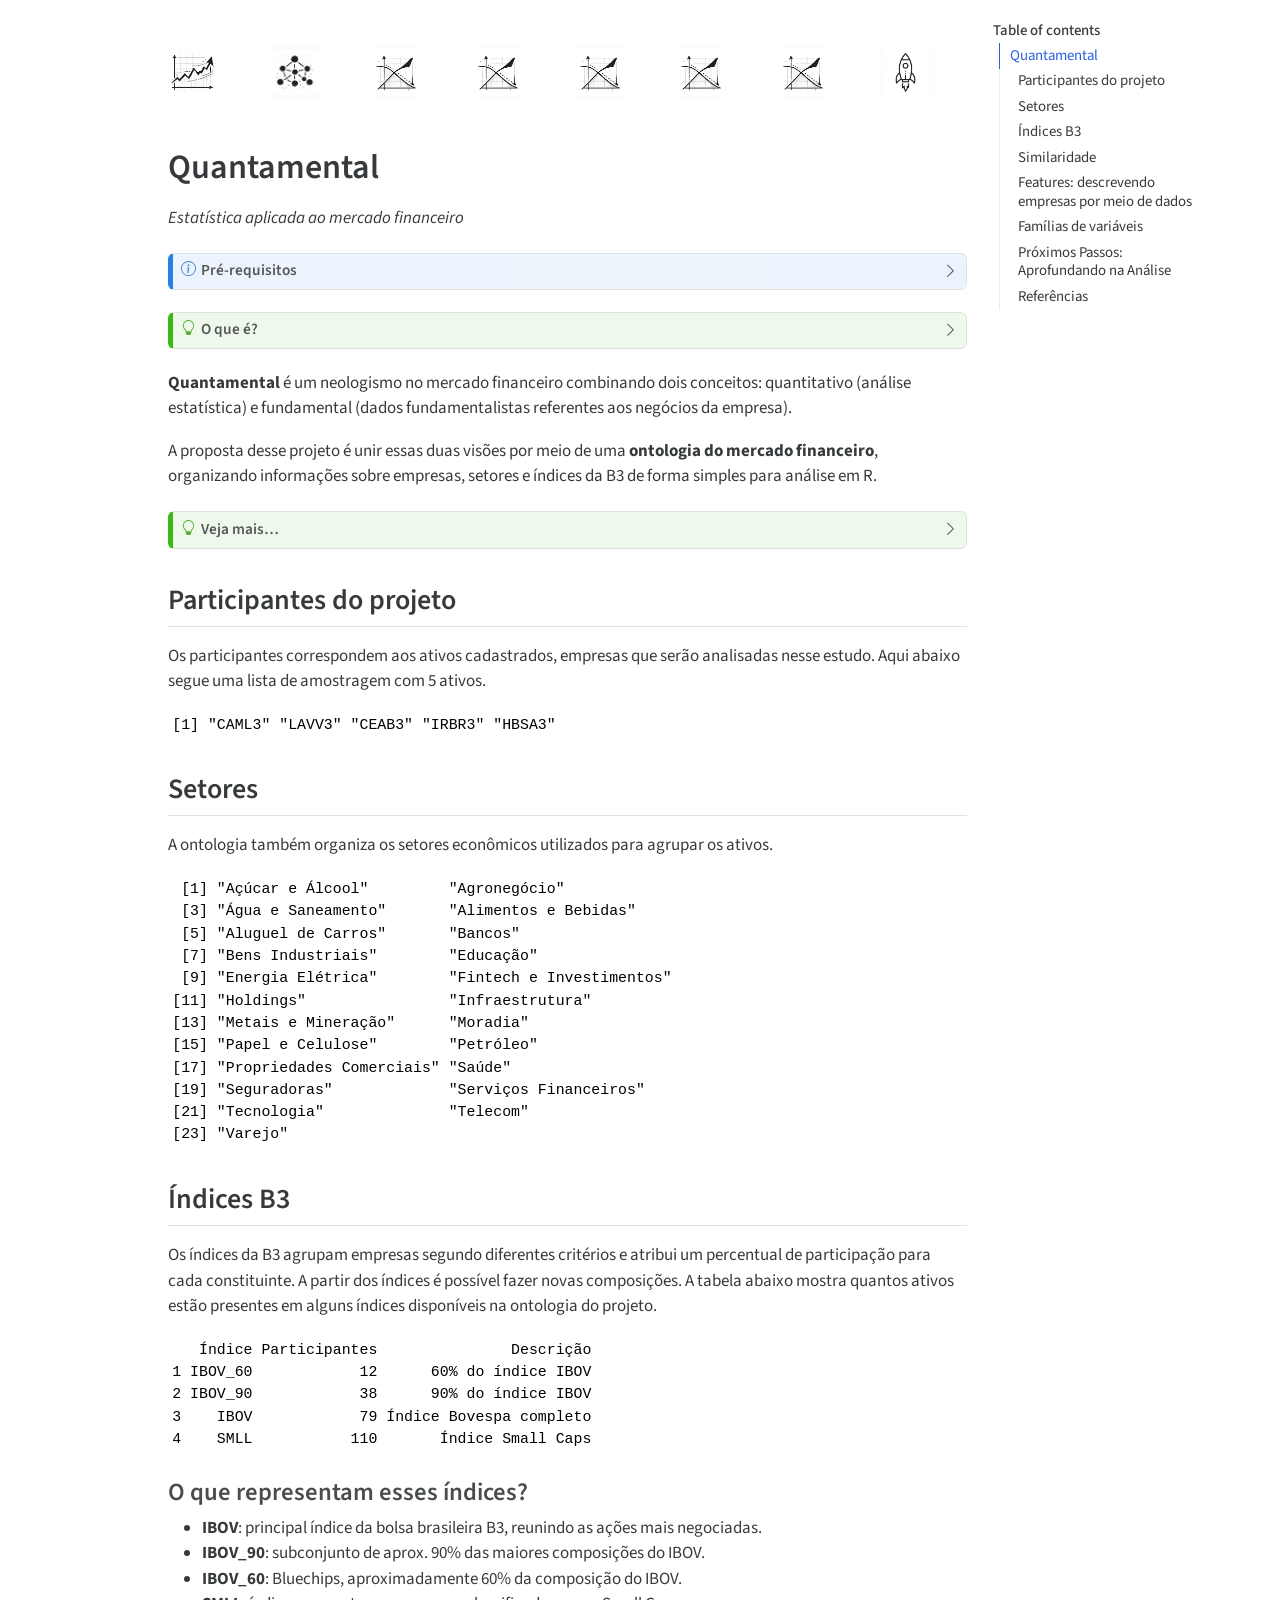
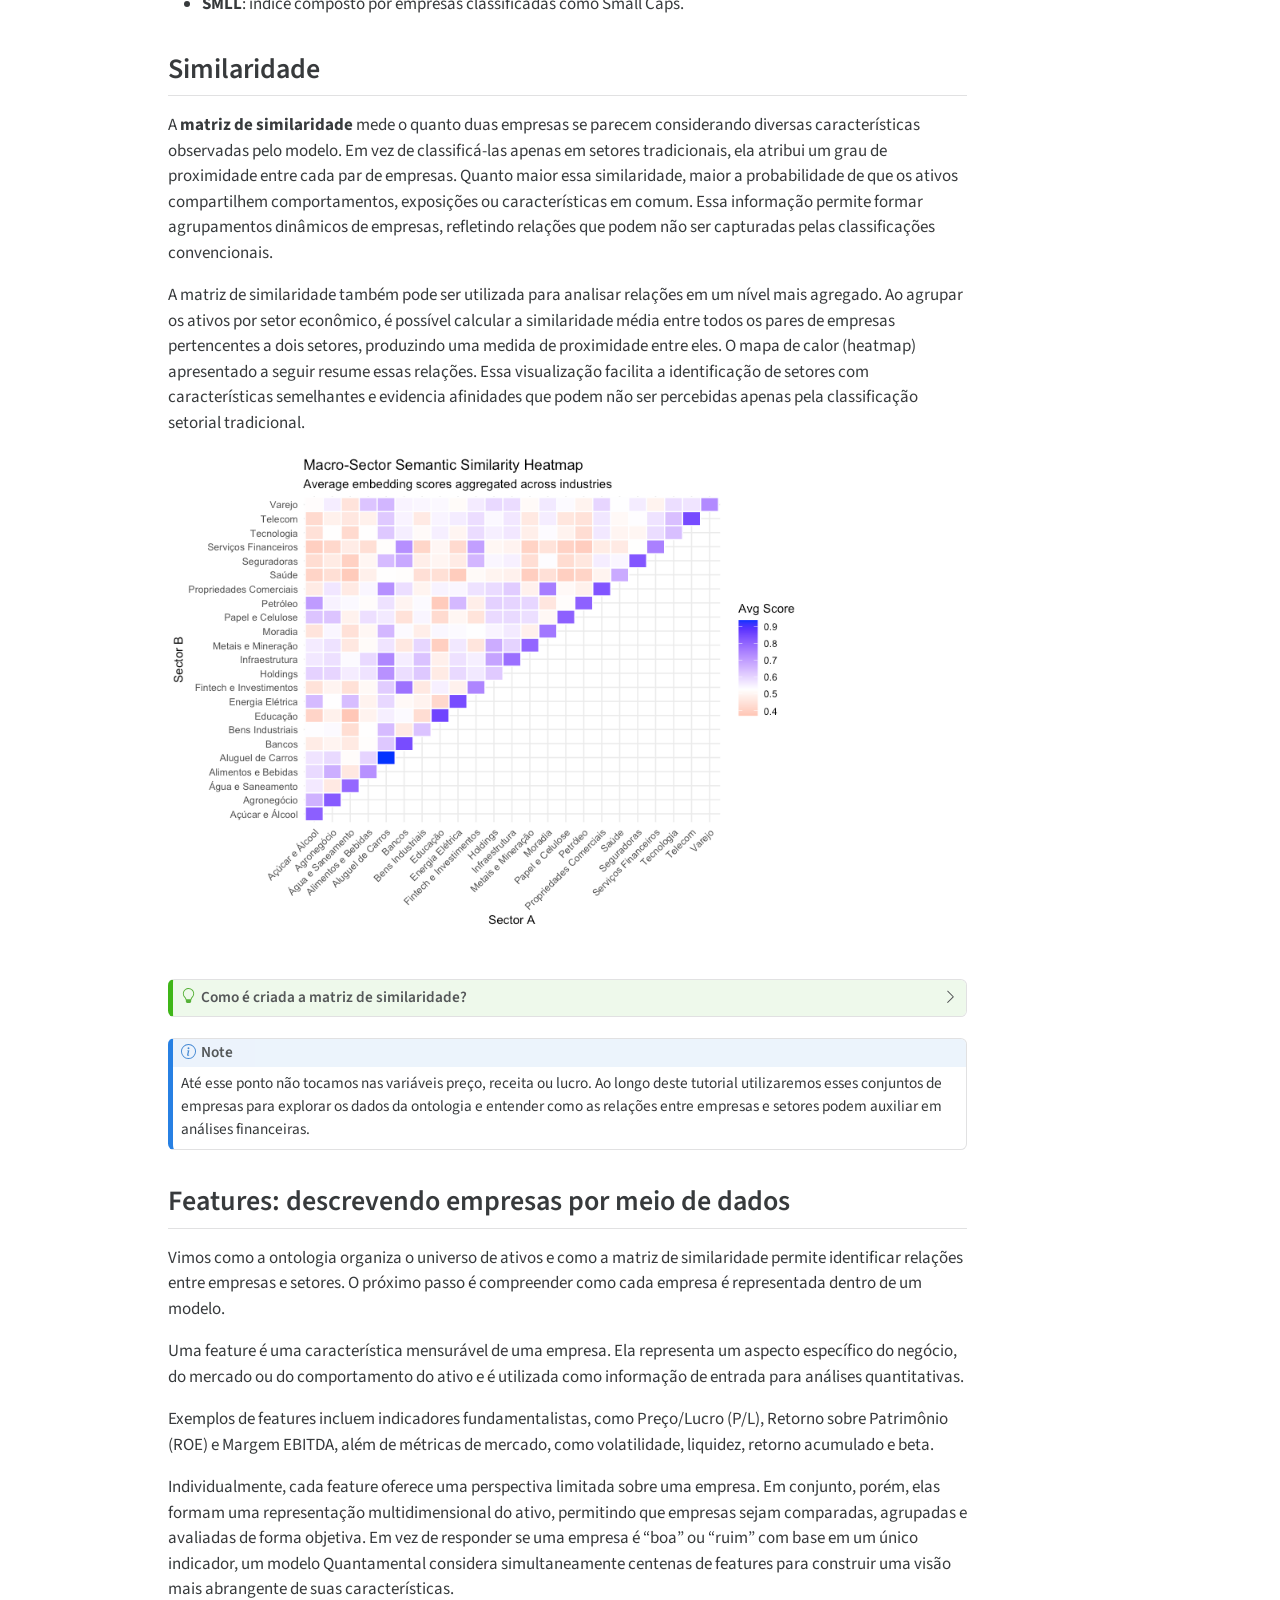
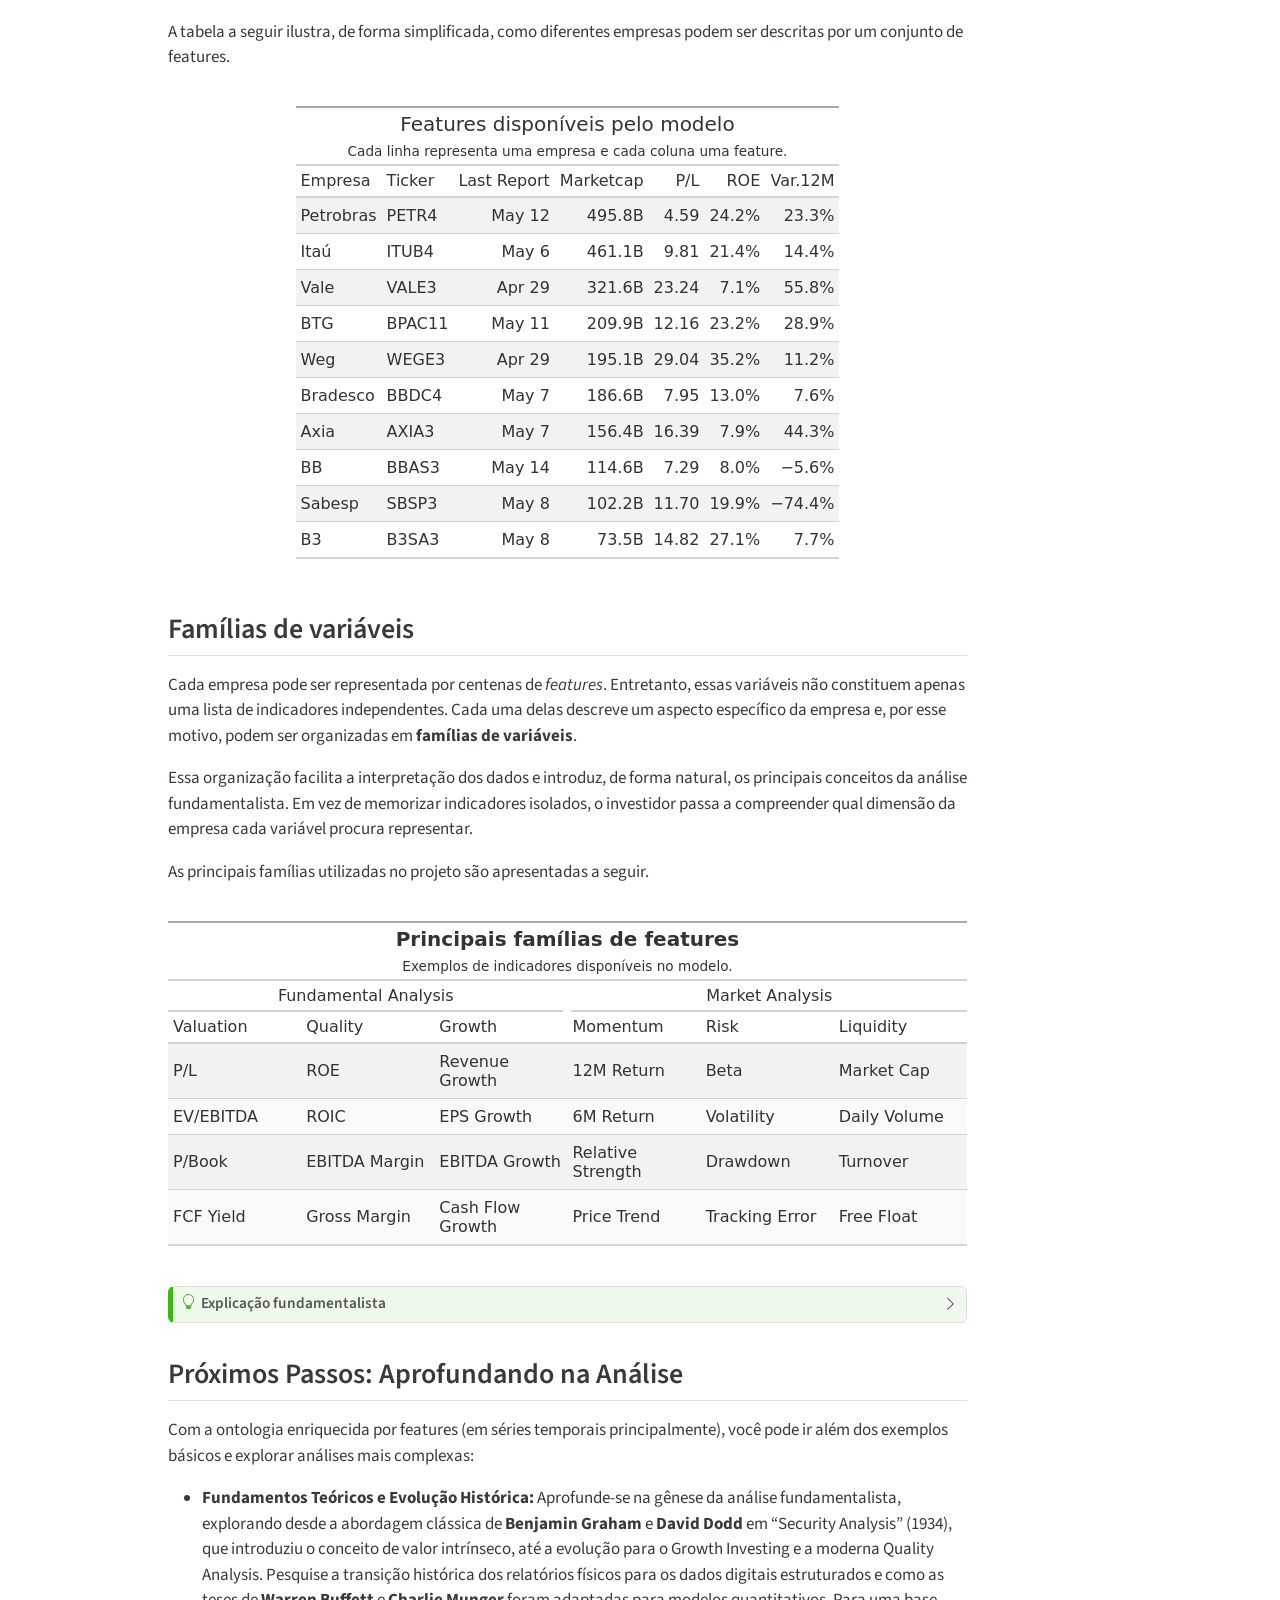
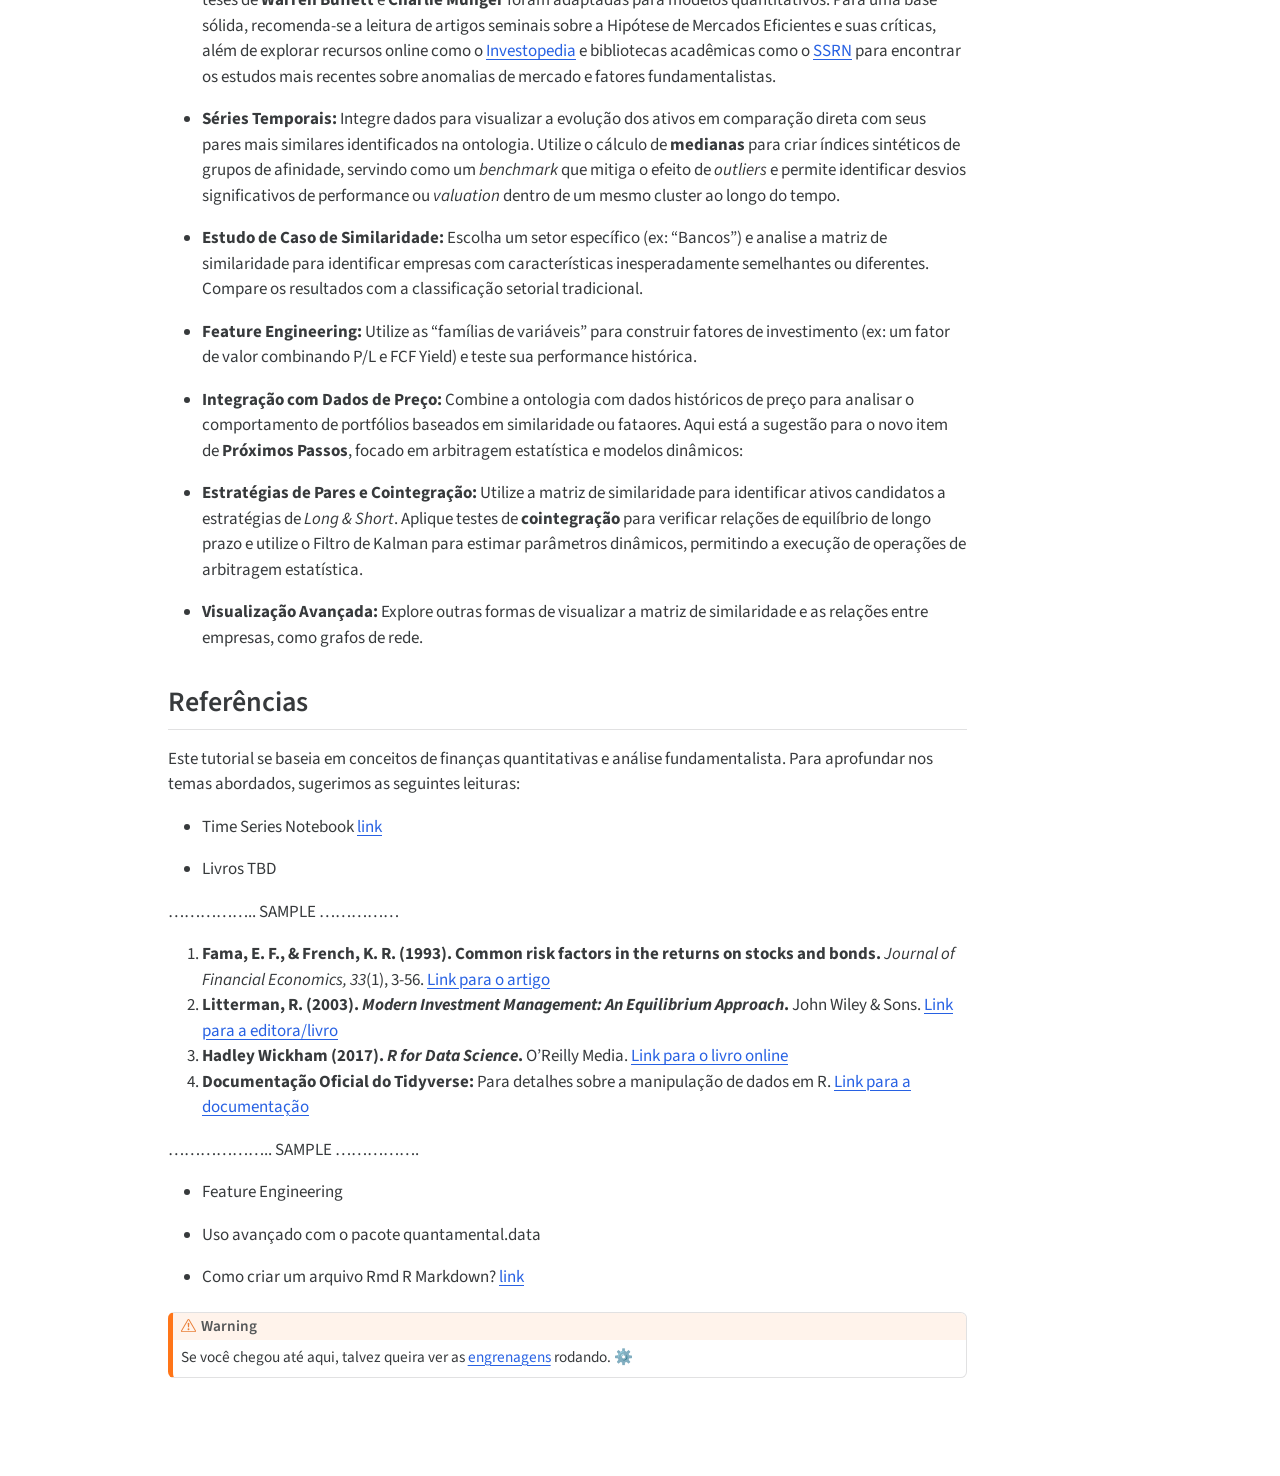
==== commit dd99051c: "index text fixes" ====
--- a/docs/index.html
+++ b/docs/index.html
@@ -135,6 +135,7 @@
 </div>
 <section id="quantamental" class="level1">
 <h1>Quantamental</h1>
+<p><em>Estatística aplicada ao mercado financeiro</em></p>
 <div class="callout callout-style-default callout-note callout-titled">
 <div class="callout-header d-flex align-content-center collapsed" data-bs-toggle="collapse" data-bs-target=".callout-1-contents" aria-controls="callout-1" aria-expanded="false" aria-label="Toggle callout">
 <div class="callout-icon-container">
@@ -232,7 +233,7 @@
 <p>Os participantes correspondem aos ativos cadastrados, empresas que serão analisadas nesse estudo. Aqui abaixo segue uma lista de amostragem com 5 ativos.</p>
 <div class="cell">
 <div class="cell-output cell-output-stdout">
-<pre><code>[1] "WEGE3"  "STOC34" "CURY3"  "TAEE11" "ISAE4" </code></pre>
+<pre><code>[1] "CAML3" "LAVV3" "CEAB3" "IRBR3" "HBSA3"</code></pre>
 </div>
 </div>
 </section>
@@ -338,30 +339,30 @@
 </section>
 <section id="features-descrevendo-empresas-por-meio-de-dados" class="level2">
 <h2 class="anchored" data-anchor-id="features-descrevendo-empresas-por-meio-de-dados">Features: descrevendo empresas por meio de dados</h2>
-<p>Até este ponto, vimos como a ontologia organiza o universo de ativos e como a matriz de similaridade permite identificar relações entre empresas e setores. O próximo passo é compreender como cada empresa é representada dentro de um modelo.</p>
-<p>Uma <strong>feature</strong> é uma característica mensurável de uma empresa. Ela representa um aspecto específico do negócio, do mercado ou do comportamento do ativo e é utilizada como informação de entrada para análises quantitativas.</p>
+<p>Vimos como a ontologia organiza o universo de ativos e como a matriz de similaridade permite identificar relações entre empresas e setores. O próximo passo é compreender como cada empresa é representada dentro de um modelo.</p>
+<p>Uma feature é uma característica mensurável de uma empresa. Ela representa um aspecto específico do negócio, do mercado ou do comportamento do ativo e é utilizada como informação de entrada para análises quantitativas.</p>
 <p>Exemplos de features incluem indicadores fundamentalistas, como Preço/Lucro (P/L), Retorno sobre Patrimônio (ROE) e Margem EBITDA, além de métricas de mercado, como volatilidade, liquidez, retorno acumulado e beta.</p>
 <p>Individualmente, cada feature oferece uma perspectiva limitada sobre uma empresa. Em conjunto, porém, elas formam uma representação multidimensional do ativo, permitindo que empresas sejam comparadas, agrupadas e avaliadas de forma objetiva. Em vez de responder se uma empresa é “boa” ou “ruim” com base em um único indicador, um modelo Quantamental considera simultaneamente centenas de features para construir uma visão mais abrangente de suas características.</p>
 <p>A tabela a seguir ilustra, de forma simplificada, como diferentes empresas podem ser descritas por um conjunto de features.</p>
 <div class="cell">
 <div class="cell-output-display">
-<div id="iknsbwwdzw" style="padding-left:0px;padding-right:0px;padding-top:10px;padding-bottom:10px;overflow-x:auto;overflow-y:auto;width:auto;height:auto;">
-<style>#iknsbwwdzw table {
+<div id="nkdyqhofpi" style="padding-left:0px;padding-right:0px;padding-top:10px;padding-bottom:10px;overflow-x:auto;overflow-y:auto;width:auto;height:auto;">
+<style>#nkdyqhofpi table {
   font-family: system-ui, 'Segoe UI', Roboto, Helvetica, Arial, sans-serif, 'Apple Color Emoji', 'Segoe UI Emoji', 'Segoe UI Symbol', 'Noto Color Emoji';
   -webkit-font-smoothing: antialiased;
   -moz-osx-font-smoothing: grayscale;
 }
 
-#iknsbwwdzw thead, #iknsbwwdzw tbody, #iknsbwwdzw tfoot, #iknsbwwdzw tr, #iknsbwwdzw td, #iknsbwwdzw th {
+#nkdyqhofpi thead, #nkdyqhofpi tbody, #nkdyqhofpi tfoot, #nkdyqhofpi tr, #nkdyqhofpi td, #nkdyqhofpi th {
   border-style: none;
 }
 
-#iknsbwwdzw p {
+#nkdyqhofpi p {
   margin: 0;
   padding: 0;
 }
 
-#iknsbwwdzw .gt_table {
+#nkdyqhofpi .gt_table {
   display: table;
   border-collapse: collapse;
   line-height: normal;
@@ -387,12 +388,12 @@
   border-left-color: #D3D3D3;
 }
 
-#iknsbwwdzw .gt_caption {
+#nkdyqhofpi .gt_caption {
   padding-top: 4px;
   padding-bottom: 4px;
 }
 
-#iknsbwwdzw .gt_title {
+#nkdyqhofpi .gt_title {
   color: #333333;
   font-size: 125%;
   font-weight: initial;
@@ -404,7 +405,7 @@
   border-bottom-width: 0;
 }
 
-#iknsbwwdzw .gt_subtitle {
+#nkdyqhofpi .gt_subtitle {
   color: #333333;
   font-size: 85%;
   font-weight: initial;
@@ -416,7 +417,7 @@
   border-top-width: 0;
 }
 
-#iknsbwwdzw .gt_heading {
+#nkdyqhofpi .gt_heading {
   background-color: #FFFFFF;
   text-align: center;
   border-bottom-color: #FFFFFF;
@@ -428,13 +429,13 @@
   border-right-color: #D3D3D3;
 }
 
-#iknsbwwdzw .gt_bottom_border {
+#nkdyqhofpi .gt_bottom_border {
   border-bottom-style: solid;
   border-bottom-width: 2px;
   border-bottom-color: #D3D3D3;
 }
 
-#iknsbwwdzw .gt_col_headings {
+#nkdyqhofpi .gt_col_headings {
   border-top-style: solid;
   border-top-width: 2px;
   border-top-color: #D3D3D3;
@@ -449,7 +450,7 @@
   border-right-color: #D3D3D3;
 }
 
-#iknsbwwdzw .gt_col_heading {
+#nkdyqhofpi .gt_col_heading {
   color: #333333;
   background-color: #FFFFFF;
   font-size: 100%;
@@ -469,7 +470,7 @@
   overflow-x: hidden;
 }
 
-#iknsbwwdzw .gt_column_spanner_outer {
+#nkdyqhofpi .gt_column_spanner_outer {
   color: #333333;
   background-color: #FFFFFF;
   font-size: 100%;
@@ -481,15 +482,15 @@
   padding-right: 4px;
 }
 
-#iknsbwwdzw .gt_column_spanner_outer:first-child {
+#nkdyqhofpi .gt_column_spanner_outer:first-child {
   padding-left: 0;
 }
 
-#iknsbwwdzw .gt_column_spanner_outer:last-child {
+#nkdyqhofpi .gt_column_spanner_outer:last-child {
   padding-right: 0;
 }
 
-#iknsbwwdzw .gt_column_spanner {
+#nkdyqhofpi .gt_column_spanner {
   border-bottom-style: solid;
   border-bottom-width: 2px;
   border-bottom-color: #D3D3D3;
@@ -501,11 +502,11 @@
   width: 100%;
 }
 
-#iknsbwwdzw .gt_spanner_row {
+#nkdyqhofpi .gt_spanner_row {
   border-bottom-style: hidden;
 }
 
-#iknsbwwdzw .gt_group_heading {
+#nkdyqhofpi .gt_group_heading {
   padding-top: 8px;
   padding-bottom: 8px;
   padding-left: 5px;
@@ -531,7 +532,7 @@
   text-align: left;
 }
 
-#iknsbwwdzw .gt_empty_group_heading {
+#nkdyqhofpi .gt_empty_group_heading {
   padding: 0.5px;
   color: #333333;
   background-color: #FFFFFF;
@@ -546,15 +547,15 @@
   vertical-align: middle;
 }
 
-#iknsbwwdzw .gt_from_md > :first-child {
+#nkdyqhofpi .gt_from_md > :first-child {
   margin-top: 0;
 }
 
-#iknsbwwdzw .gt_from_md > :last-child {
+#nkdyqhofpi .gt_from_md > :last-child {
   margin-bottom: 0;
 }
 
-#iknsbwwdzw .gt_row {
+#nkdyqhofpi .gt_row {
   padding-top: 8px;
   padding-bottom: 8px;
   padding-left: 5px;
@@ -573,7 +574,7 @@
   overflow-x: hidden;
 }
 
-#iknsbwwdzw .gt_stub {
+#nkdyqhofpi .gt_stub {
   color: #333333;
   background-color: #FFFFFF;
   font-size: 100%;
@@ -586,7 +587,7 @@
   padding-right: 5px;
 }
 
-#iknsbwwdzw .gt_stub_row_group {
+#nkdyqhofpi .gt_stub_row_group {
   color: #333333;
   background-color: #FFFFFF;
   font-size: 100%;
@@ -600,15 +601,15 @@
   vertical-align: top;
 }
 
-#iknsbwwdzw .gt_row_group_first td {
+#nkdyqhofpi .gt_row_group_first td {
   border-top-width: 2px;
 }
 
-#iknsbwwdzw .gt_row_group_first th {
+#nkdyqhofpi .gt_row_group_first th {
   border-top-width: 2px;
 }
 
-#iknsbwwdzw .gt_summary_row {
+#nkdyqhofpi .gt_summary_row {
   color: #333333;
   background-color: #FFFFFF;
   text-transform: inherit;
@@ -618,16 +619,16 @@
   padding-right: 5px;
 }
 
-#iknsbwwdzw .gt_first_summary_row {
+#nkdyqhofpi .gt_first_summary_row {
   border-top-style: solid;
   border-top-color: #D3D3D3;
 }
 
-#iknsbwwdzw .gt_first_summary_row.thick {
+#nkdyqhofpi .gt_first_summary_row.thick {
   border-top-width: 2px;
 }
 
-#iknsbwwdzw .gt_last_summary_row {
+#nkdyqhofpi .gt_last_summary_row {
   padding-top: 8px;
   padding-bottom: 8px;
   padding-left: 5px;
@@ -637,7 +638,7 @@
   border-bottom-color: #D3D3D3;
 }
 
-#iknsbwwdzw .gt_grand_summary_row {
+#nkdyqhofpi .gt_grand_summary_row {
   color: #333333;
   background-color: #FFFFFF;
   text-transform: inherit;
@@ -647,7 +648,7 @@
   padding-right: 5px;
 }
 
-#iknsbwwdzw .gt_first_grand_summary_row {
+#nkdyqhofpi .gt_first_grand_summary_row {
   padding-top: 8px;
   padding-bottom: 8px;
   padding-left: 5px;
@@ -657,7 +658,7 @@
   border-top-color: #D3D3D3;
 }
 
-#iknsbwwdzw .gt_last_grand_summary_row_top {
+#nkdyqhofpi .gt_last_grand_summary_row_top {
   padding-top: 8px;
   padding-bottom: 8px;
   padding-left: 5px;
@@ -667,11 +668,11 @@
   border-bottom-color: #D3D3D3;
 }
 
-#iknsbwwdzw .gt_striped {
+#nkdyqhofpi .gt_striped {
   background-color: rgba(128, 128, 128, 0.05);
 }
 
-#iknsbwwdzw .gt_table_body {
+#nkdyqhofpi .gt_table_body {
   border-top-style: solid;
   border-top-width: 2px;
   border-top-color: #D3D3D3;
@@ -680,7 +681,7 @@
   border-bottom-color: #D3D3D3;
 }
 
-#iknsbwwdzw .gt_footnotes {
+#nkdyqhofpi .gt_footnotes {
   color: #333333;
   background-color: #FFFFFF;
   border-bottom-style: none;
@@ -694,7 +695,7 @@
   border-right-color: #D3D3D3;
 }
 
-#iknsbwwdzw .gt_footnote {
+#nkdyqhofpi .gt_footnote {
   margin: 0px;
   font-size: 90%;
   padding-top: 4px;
@@ -703,7 +704,7 @@
   padding-right: 5px;
 }
 
-#iknsbwwdzw .gt_sourcenotes {
+#nkdyqhofpi .gt_sourcenotes {
   color: #333333;
   background-color: #FFFFFF;
   border-bottom-style: none;
@@ -717,7 +718,7 @@
   border-right-color: #D3D3D3;
 }
 
-#iknsbwwdzw .gt_sourcenote {
+#nkdyqhofpi .gt_sourcenote {
   font-size: 90%;
   padding-top: 4px;
   padding-bottom: 4px;
@@ -725,72 +726,72 @@
   padding-right: 5px;
 }
 
-#iknsbwwdzw .gt_left {
+#nkdyqhofpi .gt_left {
   text-align: left;
 }
 
-#iknsbwwdzw .gt_center {
+#nkdyqhofpi .gt_center {
   text-align: center;
 }
 
-#iknsbwwdzw .gt_right {
+#nkdyqhofpi .gt_right {
   text-align: right;
   font-variant-numeric: tabular-nums;
 }
 
-#iknsbwwdzw .gt_font_normal {
+#nkdyqhofpi .gt_font_normal {
   font-weight: normal;
 }
 
-#iknsbwwdzw .gt_font_bold {
+#nkdyqhofpi .gt_font_bold {
   font-weight: bold;
 }
 
-#iknsbwwdzw .gt_font_italic {
+#nkdyqhofpi .gt_font_italic {
   font-style: italic;
 }
 
-#iknsbwwdzw .gt_super {
+#nkdyqhofpi .gt_super {
   font-size: 65%;
 }
 
-#iknsbwwdzw .gt_footnote_marks {
+#nkdyqhofpi .gt_footnote_marks {
   font-size: 75%;
   vertical-align: 0.4em;
   position: initial;
 }
 
-#iknsbwwdzw .gt_asterisk {
+#nkdyqhofpi .gt_asterisk {
   font-size: 100%;
   vertical-align: 0;
 }
 
-#iknsbwwdzw .gt_indent_1 {
+#nkdyqhofpi .gt_indent_1 {
   text-indent: 5px;
 }
 
-#iknsbwwdzw .gt_indent_2 {
+#nkdyqhofpi .gt_indent_2 {
   text-indent: 10px;
 }
 
-#iknsbwwdzw .gt_indent_3 {
+#nkdyqhofpi .gt_indent_3 {
   text-indent: 15px;
 }
 
-#iknsbwwdzw .gt_indent_4 {
+#nkdyqhofpi .gt_indent_4 {
   text-indent: 20px;
 }
 
-#iknsbwwdzw .gt_indent_5 {
+#nkdyqhofpi .gt_indent_5 {
   text-indent: 25px;
 }
 
-#iknsbwwdzw .katex-display {
+#nkdyqhofpi .katex-display {
   display: inline-flex !important;
   margin-bottom: 0.75em !important;
 }
 
-#iknsbwwdzw div.Reactable > div.rt-table > div.rt-thead > div.rt-tr.rt-tr-group-header > div.rt-th-group:after {
+#nkdyqhofpi div.Reactable > div.rt-table > div.rt-thead > div.rt-tr.rt-tr-group-header > div.rt-th-group:after {
   height: 0px !important;
 }
 </style>
@@ -913,28 +914,28 @@
 </section>
 <section id="famílias-de-variáveis" class="level2">
 <h2 class="anchored" data-anchor-id="famílias-de-variáveis">Famílias de variáveis</h2>
-<p>Até este ponto, vimos que cada empresa pode ser representada por centenas de <em>features</em>. Entretanto, essas variáveis não constituem apenas uma lista de indicadores independentes. Cada uma delas descreve um aspecto específico da empresa e, por esse motivo, podem ser organizadas em <strong>famílias de variáveis</strong>.</p>
+<p>Cada empresa pode ser representada por centenas de <em>features</em>. Entretanto, essas variáveis não constituem apenas uma lista de indicadores independentes. Cada uma delas descreve um aspecto específico da empresa e, por esse motivo, podem ser organizadas em <strong>famílias de variáveis</strong>.</p>
 <p>Essa organização facilita a interpretação dos dados e introduz, de forma natural, os principais conceitos da análise fundamentalista. Em vez de memorizar indicadores isolados, o investidor passa a compreender qual dimensão da empresa cada variável procura representar.</p>
 <p>As principais famílias utilizadas no projeto são apresentadas a seguir.</p>
 <div class="cell">
 <div class="cell-output-display">
-<div id="ofvrpsyqdx" style="padding-left:0px;padding-right:0px;padding-top:10px;padding-bottom:10px;overflow-x:auto;overflow-y:auto;width:auto;height:auto;">
-<style>#ofvrpsyqdx table {
+<div id="netzdfgxkt" style="padding-left:0px;padding-right:0px;padding-top:10px;padding-bottom:10px;overflow-x:auto;overflow-y:auto;width:auto;height:auto;">
+<style>#netzdfgxkt table {
   font-family: system-ui, 'Segoe UI', Roboto, Helvetica, Arial, sans-serif, 'Apple Color Emoji', 'Segoe UI Emoji', 'Segoe UI Symbol', 'Noto Color Emoji';
   -webkit-font-smoothing: antialiased;
   -moz-osx-font-smoothing: grayscale;
 }
 
-#ofvrpsyqdx thead, #ofvrpsyqdx tbody, #ofvrpsyqdx tfoot, #ofvrpsyqdx tr, #ofvrpsyqdx td, #ofvrpsyqdx th {
+#netzdfgxkt thead, #netzdfgxkt tbody, #netzdfgxkt tfoot, #netzdfgxkt tr, #netzdfgxkt td, #netzdfgxkt th {
   border-style: none;
 }
 
-#ofvrpsyqdx p {
+#netzdfgxkt p {
   margin: 0;
   padding: 0;
 }
 
-#ofvrpsyqdx .gt_table {
+#netzdfgxkt .gt_table {
   display: table;
   border-collapse: collapse;
   line-height: normal;
@@ -960,12 +961,12 @@
   border-left-color: #D3D3D3;
 }
 
-#ofvrpsyqdx .gt_caption {
+#netzdfgxkt .gt_caption {
   padding-top: 4px;
   padding-bottom: 4px;
 }
 
-#ofvrpsyqdx .gt_title {
+#netzdfgxkt .gt_title {
   color: #333333;
   font-size: 125%;
   font-weight: initial;
@@ -977,7 +978,7 @@
   border-bottom-width: 0;
 }
 
-#ofvrpsyqdx .gt_subtitle {
+#netzdfgxkt .gt_subtitle {
   color: #333333;
   font-size: 85%;
   font-weight: initial;
@@ -989,7 +990,7 @@
   border-top-width: 0;
 }
 
-#ofvrpsyqdx .gt_heading {
+#netzdfgxkt .gt_heading {
   background-color: #FFFFFF;
   text-align: center;
   border-bottom-color: #FFFFFF;
@@ -1001,13 +1002,13 @@
   border-right-color: #D3D3D3;
 }
 
-#ofvrpsyqdx .gt_bottom_border {
+#netzdfgxkt .gt_bottom_border {
   border-bottom-style: solid;
   border-bottom-width: 2px;
   border-bottom-color: #D3D3D3;
 }
 
-#ofvrpsyqdx .gt_col_headings {
+#netzdfgxkt .gt_col_headings {
   border-top-style: solid;
   border-top-width: 2px;
   border-top-color: #D3D3D3;
@@ -1022,7 +1023,7 @@
   border-right-color: #D3D3D3;
 }
 
-#ofvrpsyqdx .gt_col_heading {
+#netzdfgxkt .gt_col_heading {
   color: #333333;
   background-color: #FFFFFF;
   font-size: 100%;
@@ -1042,7 +1043,7 @@
   overflow-x: hidden;
 }
 
-#ofvrpsyqdx .gt_column_spanner_outer {
+#netzdfgxkt .gt_column_spanner_outer {
   color: #333333;
   background-color: #FFFFFF;
   font-size: 100%;
@@ -1054,15 +1055,15 @@
   padding-right: 4px;
 }
 
-#ofvrpsyqdx .gt_column_spanner_outer:first-child {
+#netzdfgxkt .gt_column_spanner_outer:first-child {
   padding-left: 0;
 }
 
-#ofvrpsyqdx .gt_column_spanner_outer:last-child {
+#netzdfgxkt .gt_column_spanner_outer:last-child {
   padding-right: 0;
 }
 
-#ofvrpsyqdx .gt_column_spanner {
+#netzdfgxkt .gt_column_spanner {
   border-bottom-style: solid;
   border-bottom-width: 2px;
   border-bottom-color: #D3D3D3;
@@ -1074,11 +1075,11 @@
   width: 100%;
 }
 
-#ofvrpsyqdx .gt_spanner_row {
+#netzdfgxkt .gt_spanner_row {
   border-bottom-style: hidden;
 }
 
-#ofvrpsyqdx .gt_group_heading {
+#netzdfgxkt .gt_group_heading {
   padding-top: 8px;
   padding-bottom: 8px;
   padding-left: 5px;
@@ -1104,7 +1105,7 @@
   text-align: left;
 }
 
-#ofvrpsyqdx .gt_empty_group_heading {
+#netzdfgxkt .gt_empty_group_heading {
   padding: 0.5px;
   color: #333333;
   background-color: #FFFFFF;
@@ -1119,15 +1120,15 @@
   vertical-align: middle;
 }
 
-#ofvrpsyqdx .gt_from_md > :first-child {
+#netzdfgxkt .gt_from_md > :first-child {
   margin-top: 0;
 }
 
-#ofvrpsyqdx .gt_from_md > :last-child {
+#netzdfgxkt .gt_from_md > :last-child {
   margin-bottom: 0;
 }
 
-#ofvrpsyqdx .gt_row {
+#netzdfgxkt .gt_row {
   padding-top: 8px;
   padding-bottom: 8px;
   padding-left: 5px;
@@ -1146,7 +1147,7 @@
   overflow-x: hidden;
 }
 
-#ofvrpsyqdx .gt_stub {
+#netzdfgxkt .gt_stub {
   color: #333333;
   background-color: #FFFFFF;
   font-size: 100%;
@@ -1159,7 +1160,7 @@
   padding-right: 5px;
 }
 
-#ofvrpsyqdx .gt_stub_row_group {
+#netzdfgxkt .gt_stub_row_group {
   color: #333333;
   background-color: #FFFFFF;
   font-size: 100%;
@@ -1173,15 +1174,15 @@
   vertical-align: top;
 }
 
-#ofvrpsyqdx .gt_row_group_first td {
+#netzdfgxkt .gt_row_group_first td {
   border-top-width: 2px;
 }
 
-#ofvrpsyqdx .gt_row_group_first th {
+#netzdfgxkt .gt_row_group_first th {
   border-top-width: 2px;
 }
 
-#ofvrpsyqdx .gt_summary_row {
+#netzdfgxkt .gt_summary_row {
   color: #333333;
   background-color: #FFFFFF;
   text-transform: inherit;
@@ -1191,16 +1192,16 @@
   padding-right: 5px;
 }
 
-#ofvrpsyqdx .gt_first_summary_row {
+#netzdfgxkt .gt_first_summary_row {
   border-top-style: solid;
   border-top-color: #D3D3D3;
 }
 
-#ofvrpsyqdx .gt_first_summary_row.thick {
+#netzdfgxkt .gt_first_summary_row.thick {
   border-top-width: 2px;
 }
 
-#ofvrpsyqdx .gt_last_summary_row {
+#netzdfgxkt .gt_last_summary_row {
   padding-top: 8px;
   padding-bottom: 8px;
   padding-left: 5px;
@@ -1210,7 +1211,7 @@
   border-bottom-color: #D3D3D3;
 }
 
-#ofvrpsyqdx .gt_grand_summary_row {
+#netzdfgxkt .gt_grand_summary_row {
   color: #333333;
   background-color: #FFFFFF;
   text-transform: inherit;
@@ -1220,7 +1221,7 @@
   padding-right: 5px;
 }
 
-#ofvrpsyqdx .gt_first_grand_summary_row {
+#netzdfgxkt .gt_first_grand_summary_row {
   padding-top: 8px;
   padding-bottom: 8px;
   padding-left: 5px;
@@ -1230,7 +1231,7 @@
   border-top-color: #D3D3D3;
 }
 
-#ofvrpsyqdx .gt_last_grand_summary_row_top {
+#netzdfgxkt .gt_last_grand_summary_row_top {
   padding-top: 8px;
   padding-bottom: 8px;
   padding-left: 5px;
@@ -1240,11 +1241,11 @@
   border-bottom-color: #D3D3D3;
 }
 
-#ofvrpsyqdx .gt_striped {
+#netzdfgxkt .gt_striped {
   background-color: rgba(128, 128, 128, 0.05);
 }
 
-#ofvrpsyqdx .gt_table_body {
+#netzdfgxkt .gt_table_body {
   border-top-style: solid;
   border-top-width: 2px;
   border-top-color: #D3D3D3;
@@ -1253,7 +1254,7 @@
   border-bottom-color: #D3D3D3;
 }
 
-#ofvrpsyqdx .gt_footnotes {
+#netzdfgxkt .gt_footnotes {
   color: #333333;
   background-color: #FFFFFF;
   border-bottom-style: none;
@@ -1267,7 +1268,7 @@
   border-right-color: #D3D3D3;
 }
 
-#ofvrpsyqdx .gt_footnote {
+#netzdfgxkt .gt_footnote {
   margin: 0px;
   font-size: 90%;
   padding-top: 4px;
@@ -1276,7 +1277,7 @@
   padding-right: 5px;
 }
 
-#ofvrpsyqdx .gt_sourcenotes {
+#netzdfgxkt .gt_sourcenotes {
   color: #333333;
   background-color: #FFFFFF;
   border-bottom-style: none;
@@ -1290,7 +1291,7 @@
   border-right-color: #D3D3D3;
 }
 
-#ofvrpsyqdx .gt_sourcenote {
+#netzdfgxkt .gt_sourcenote {
   font-size: 90%;
   padding-top: 4px;
   padding-bottom: 4px;
@@ -1298,72 +1299,72 @@
   padding-right: 5px;
 }
 
-#ofvrpsyqdx .gt_left {
+#netzdfgxkt .gt_left {
   text-align: left;
 }
 
-#ofvrpsyqdx .gt_center {
+#netzdfgxkt .gt_center {
   text-align: center;
 }
 
-#ofvrpsyqdx .gt_right {
+#netzdfgxkt .gt_right {
   text-align: right;
   font-variant-numeric: tabular-nums;
 }
 
-#ofvrpsyqdx .gt_font_normal {
+#netzdfgxkt .gt_font_normal {
   font-weight: normal;
 }
 
-#ofvrpsyqdx .gt_font_bold {
+#netzdfgxkt .gt_font_bold {
   font-weight: bold;
 }
 
-#ofvrpsyqdx .gt_font_italic {
+#netzdfgxkt .gt_font_italic {
   font-style: italic;
 }
 
-#ofvrpsyqdx .gt_super {
+#netzdfgxkt .gt_super {
   font-size: 65%;
 }
 
-#ofvrpsyqdx .gt_footnote_marks {
+#netzdfgxkt .gt_footnote_marks {
   font-size: 75%;
   vertical-align: 0.4em;
   position: initial;
 }
 
-#ofvrpsyqdx .gt_asterisk {
+#netzdfgxkt .gt_asterisk {
   font-size: 100%;
   vertical-align: 0;
 }
 
-#ofvrpsyqdx .gt_indent_1 {
+#netzdfgxkt .gt_indent_1 {
   text-indent: 5px;
 }
 
-#ofvrpsyqdx .gt_indent_2 {
+#netzdfgxkt .gt_indent_2 {
   text-indent: 10px;
 }
 
-#ofvrpsyqdx .gt_indent_3 {
+#netzdfgxkt .gt_indent_3 {
   text-indent: 15px;
 }
 
-#ofvrpsyqdx .gt_indent_4 {
+#netzdfgxkt .gt_indent_4 {
   text-indent: 20px;
 }
 
-#ofvrpsyqdx .gt_indent_5 {
+#netzdfgxkt .gt_indent_5 {
   text-indent: 25px;
 }
 
-#ofvrpsyqdx .katex-display {
+#netzdfgxkt .katex-display {
   display: inline-flex !important;
   margin-bottom: 0.75em !important;
 }
 
-#ofvrpsyqdx div.Reactable > div.rt-table > div.rt-thead > div.rt-tr.rt-tr-group-header > div.rt-th-group:after {
+#netzdfgxkt div.Reactable > div.rt-table > div.rt-thead > div.rt-tr.rt-tr-group-header > div.rt-th-group:after {
   height: 0px !important;
 }
 </style>
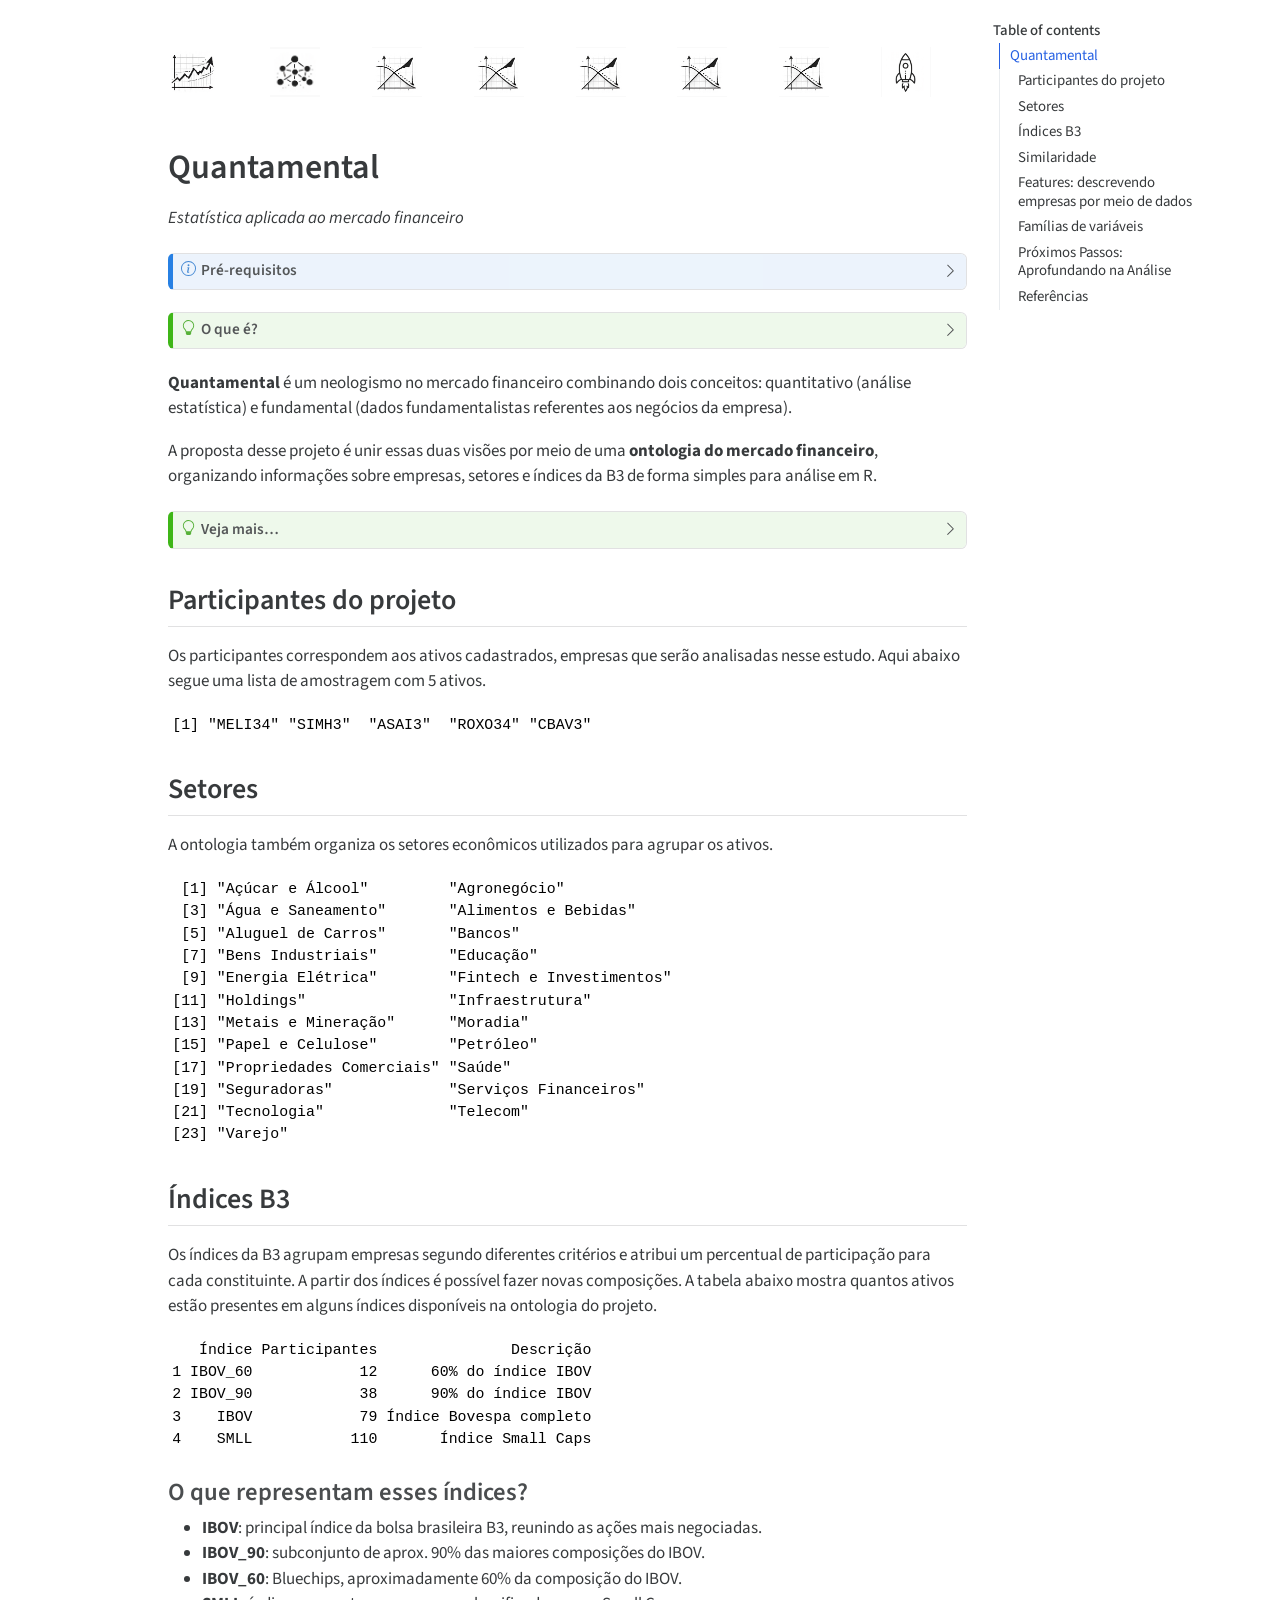
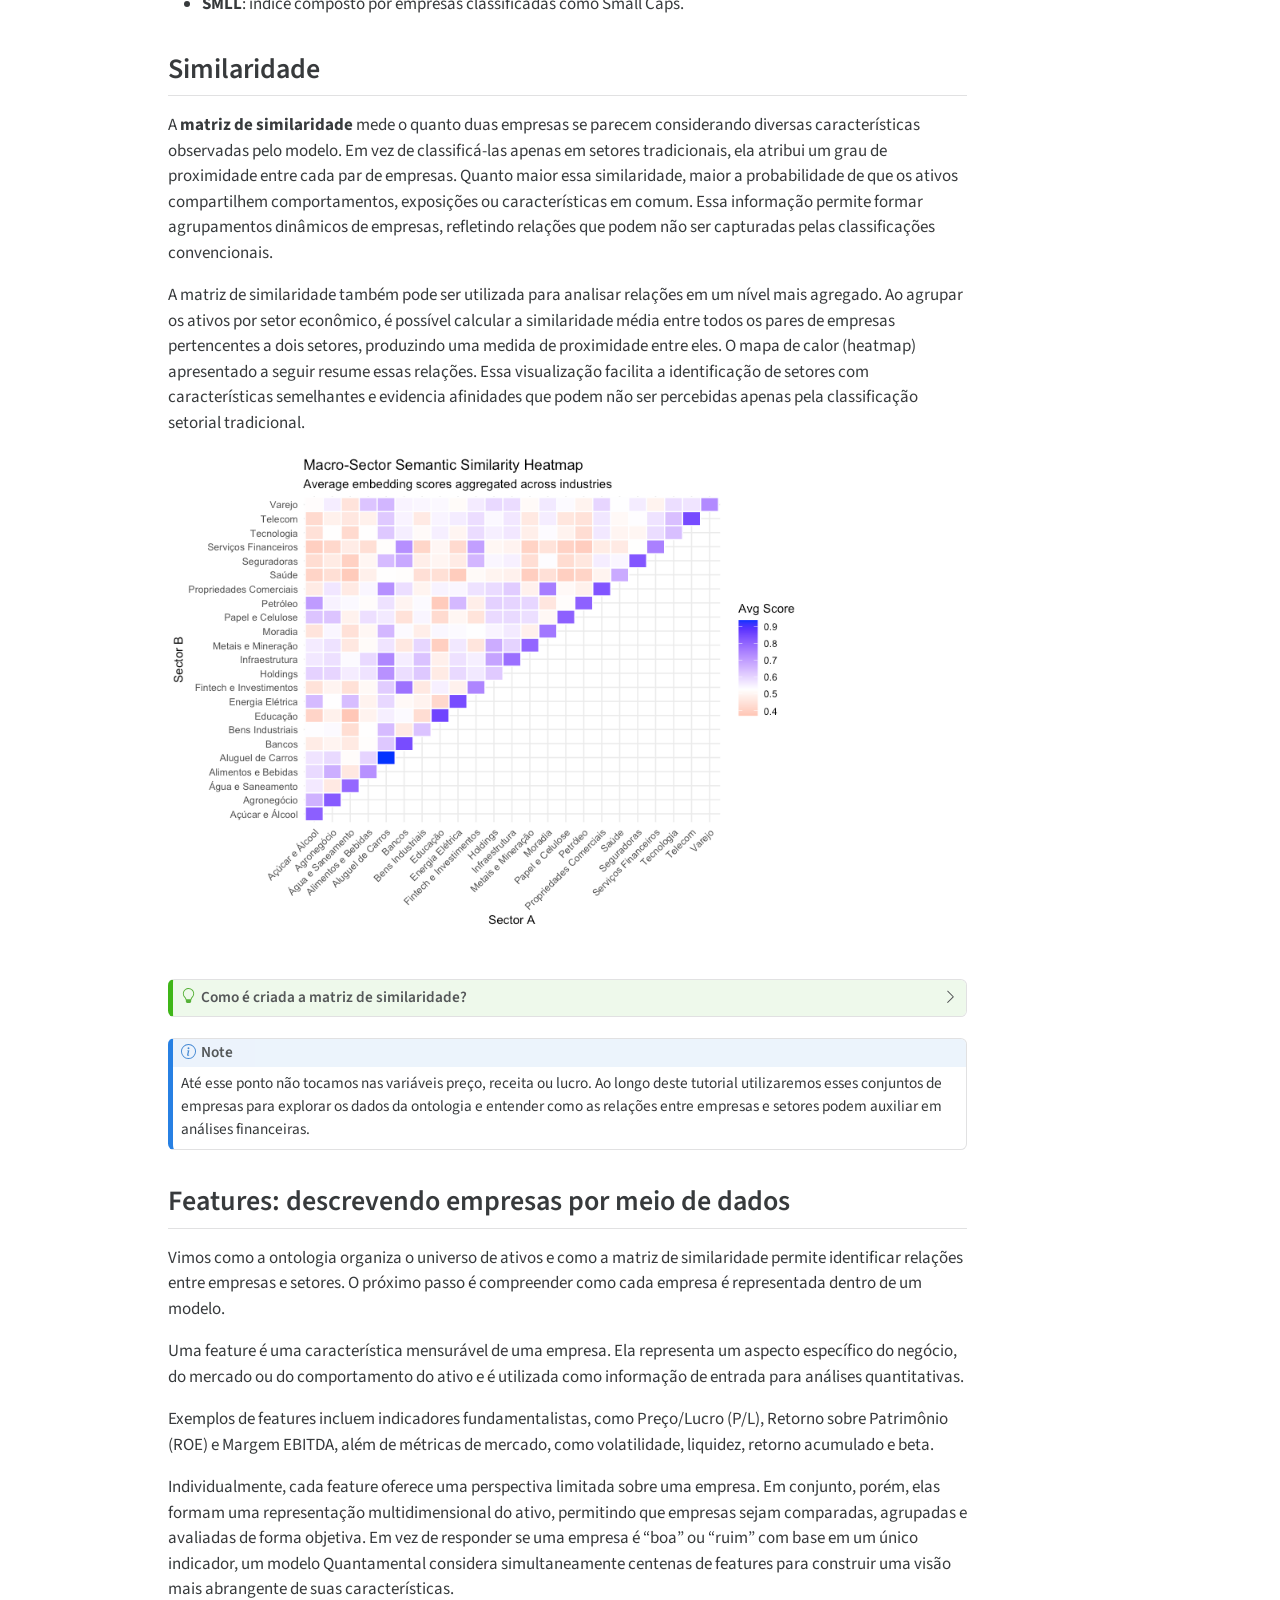
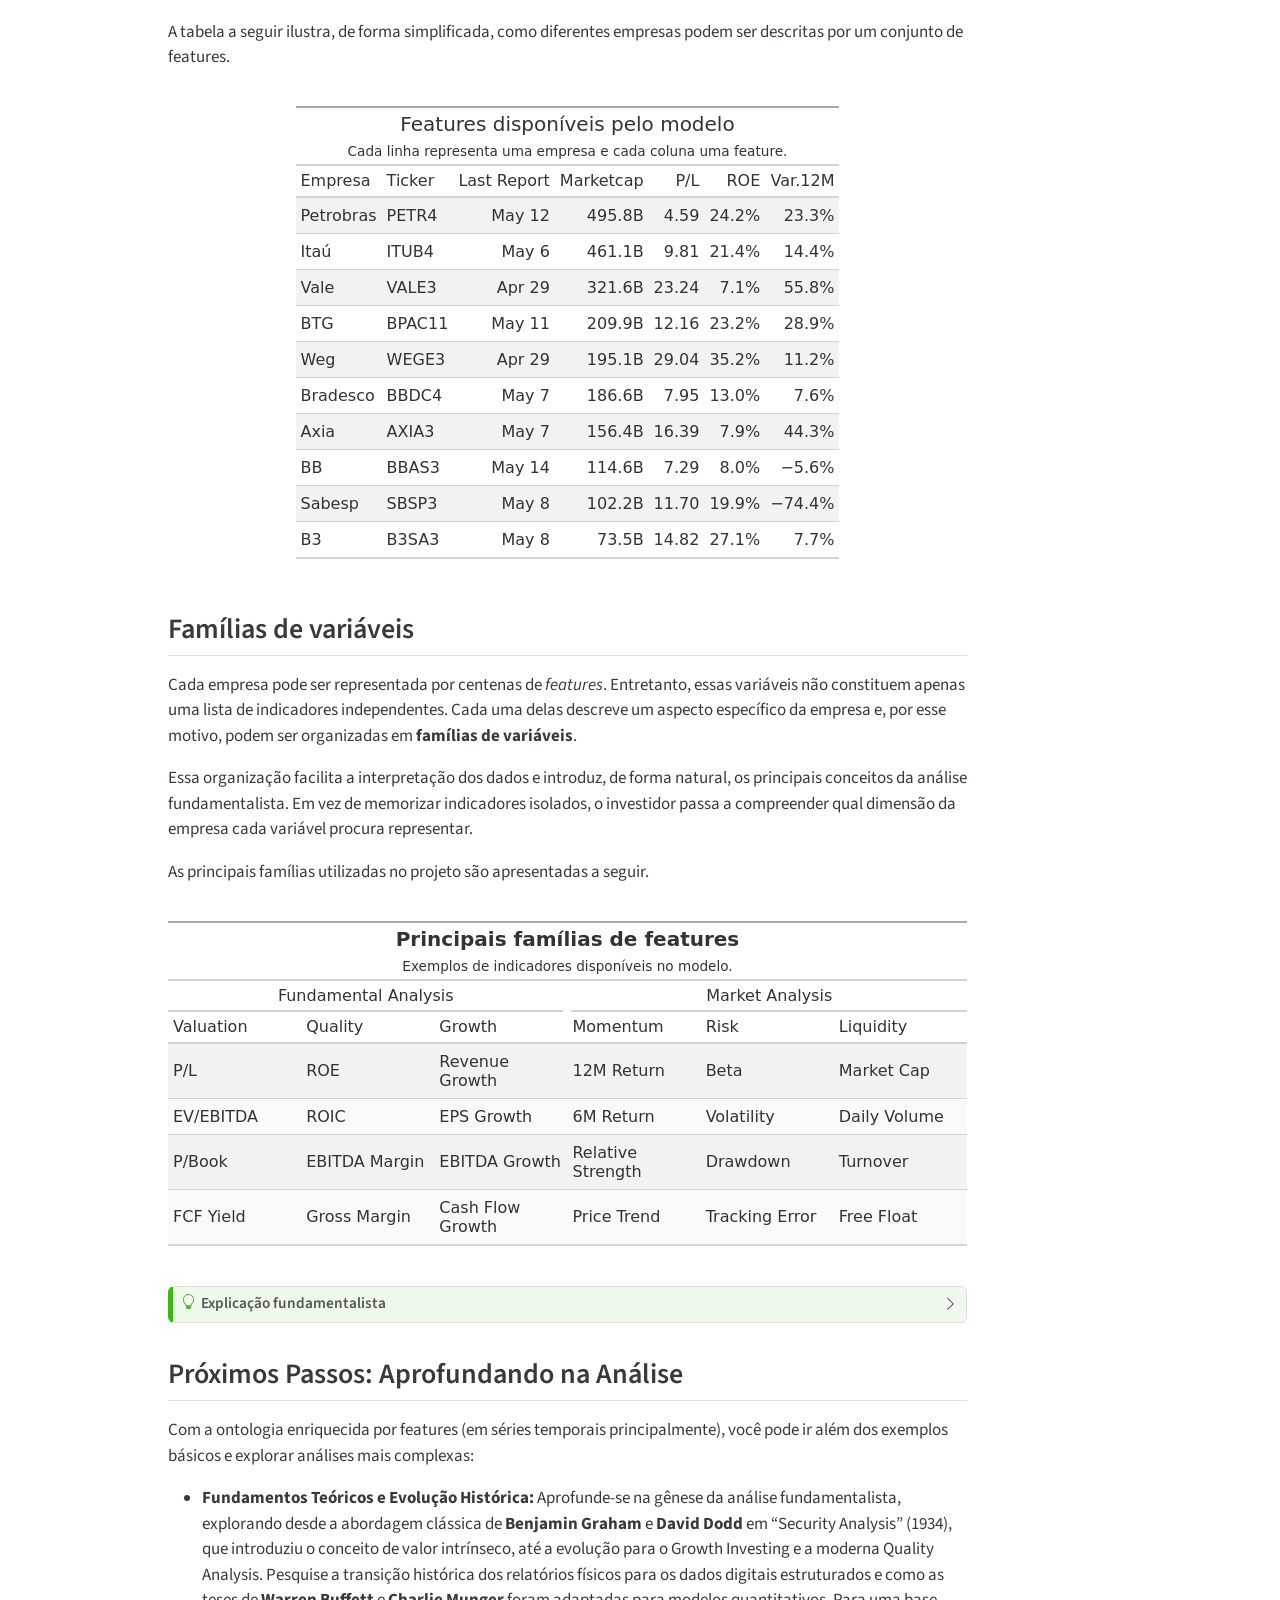
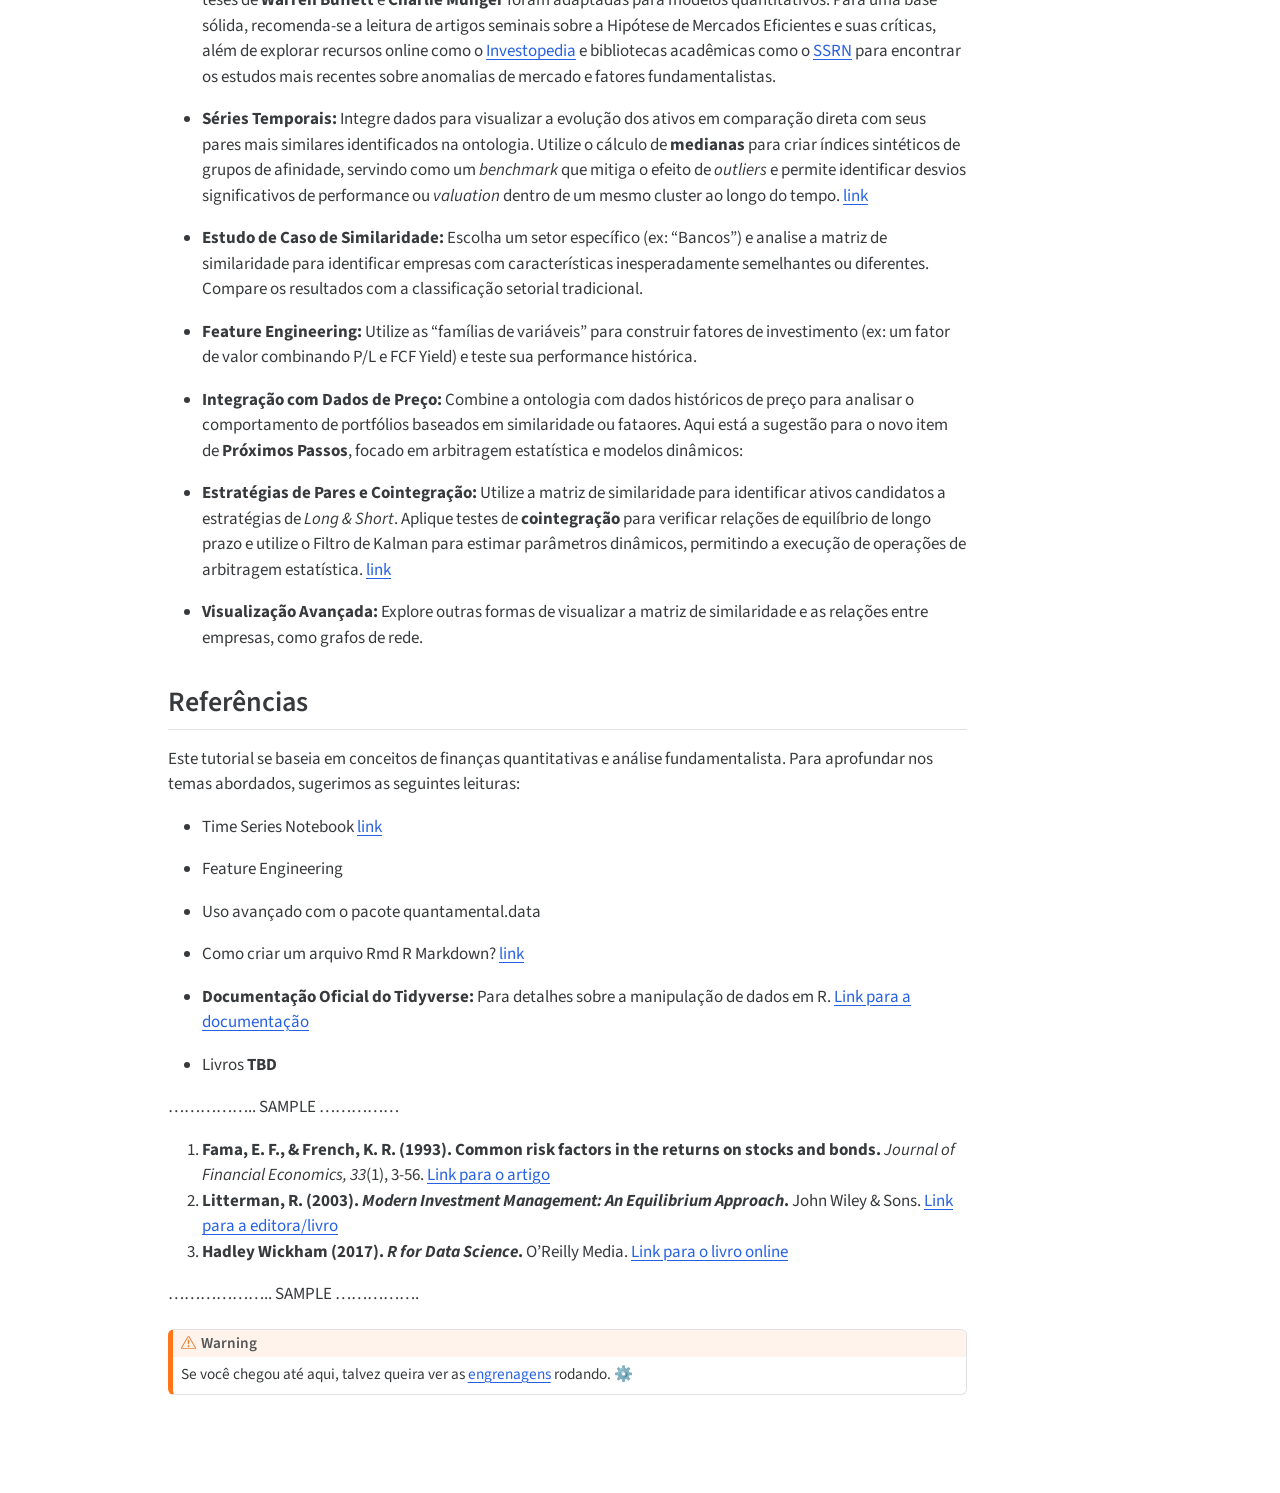
==== commit f45e34d3: "updates em docs" ====
--- a/docs/index.html
+++ b/docs/index.html
@@ -233,7 +233,7 @@
 <p>Os participantes correspondem aos ativos cadastrados, empresas que serão analisadas nesse estudo. Aqui abaixo segue uma lista de amostragem com 5 ativos.</p>
 <div class="cell">
 <div class="cell-output cell-output-stdout">
-<pre><code>[1] "CAML3" "LAVV3" "CEAB3" "IRBR3" "HBSA3"</code></pre>
+<pre><code>[1] "MELI34" "SIMH3"  "ASAI3"  "ROXO34" "CBAV3" </code></pre>
 </div>
 </div>
 </section>
@@ -346,23 +346,23 @@
 <p>A tabela a seguir ilustra, de forma simplificada, como diferentes empresas podem ser descritas por um conjunto de features.</p>
 <div class="cell">
 <div class="cell-output-display">
-<div id="nkdyqhofpi" style="padding-left:0px;padding-right:0px;padding-top:10px;padding-bottom:10px;overflow-x:auto;overflow-y:auto;width:auto;height:auto;">
-<style>#nkdyqhofpi table {
+<div id="kqcxefdrtt" style="padding-left:0px;padding-right:0px;padding-top:10px;padding-bottom:10px;overflow-x:auto;overflow-y:auto;width:auto;height:auto;">
+<style>#kqcxefdrtt table {
   font-family: system-ui, 'Segoe UI', Roboto, Helvetica, Arial, sans-serif, 'Apple Color Emoji', 'Segoe UI Emoji', 'Segoe UI Symbol', 'Noto Color Emoji';
   -webkit-font-smoothing: antialiased;
   -moz-osx-font-smoothing: grayscale;
 }
 
-#nkdyqhofpi thead, #nkdyqhofpi tbody, #nkdyqhofpi tfoot, #nkdyqhofpi tr, #nkdyqhofpi td, #nkdyqhofpi th {
+#kqcxefdrtt thead, #kqcxefdrtt tbody, #kqcxefdrtt tfoot, #kqcxefdrtt tr, #kqcxefdrtt td, #kqcxefdrtt th {
   border-style: none;
 }
 
-#nkdyqhofpi p {
+#kqcxefdrtt p {
   margin: 0;
   padding: 0;
 }
 
-#nkdyqhofpi .gt_table {
+#kqcxefdrtt .gt_table {
   display: table;
   border-collapse: collapse;
   line-height: normal;
@@ -388,12 +388,12 @@
   border-left-color: #D3D3D3;
 }
 
-#nkdyqhofpi .gt_caption {
+#kqcxefdrtt .gt_caption {
   padding-top: 4px;
   padding-bottom: 4px;
 }
 
-#nkdyqhofpi .gt_title {
+#kqcxefdrtt .gt_title {
   color: #333333;
   font-size: 125%;
   font-weight: initial;
@@ -405,7 +405,7 @@
   border-bottom-width: 0;
 }
 
-#nkdyqhofpi .gt_subtitle {
+#kqcxefdrtt .gt_subtitle {
   color: #333333;
   font-size: 85%;
   font-weight: initial;
@@ -417,7 +417,7 @@
   border-top-width: 0;
 }
 
-#nkdyqhofpi .gt_heading {
+#kqcxefdrtt .gt_heading {
   background-color: #FFFFFF;
   text-align: center;
   border-bottom-color: #FFFFFF;
@@ -429,13 +429,13 @@
   border-right-color: #D3D3D3;
 }
 
-#nkdyqhofpi .gt_bottom_border {
+#kqcxefdrtt .gt_bottom_border {
   border-bottom-style: solid;
   border-bottom-width: 2px;
   border-bottom-color: #D3D3D3;
 }
 
-#nkdyqhofpi .gt_col_headings {
+#kqcxefdrtt .gt_col_headings {
   border-top-style: solid;
   border-top-width: 2px;
   border-top-color: #D3D3D3;
@@ -450,7 +450,7 @@
   border-right-color: #D3D3D3;
 }
 
-#nkdyqhofpi .gt_col_heading {
+#kqcxefdrtt .gt_col_heading {
   color: #333333;
   background-color: #FFFFFF;
   font-size: 100%;
@@ -470,7 +470,7 @@
   overflow-x: hidden;
 }
 
-#nkdyqhofpi .gt_column_spanner_outer {
+#kqcxefdrtt .gt_column_spanner_outer {
   color: #333333;
   background-color: #FFFFFF;
   font-size: 100%;
@@ -482,15 +482,15 @@
   padding-right: 4px;
 }
 
-#nkdyqhofpi .gt_column_spanner_outer:first-child {
+#kqcxefdrtt .gt_column_spanner_outer:first-child {
   padding-left: 0;
 }
 
-#nkdyqhofpi .gt_column_spanner_outer:last-child {
+#kqcxefdrtt .gt_column_spanner_outer:last-child {
   padding-right: 0;
 }
 
-#nkdyqhofpi .gt_column_spanner {
+#kqcxefdrtt .gt_column_spanner {
   border-bottom-style: solid;
   border-bottom-width: 2px;
   border-bottom-color: #D3D3D3;
@@ -502,11 +502,11 @@
   width: 100%;
 }
 
-#nkdyqhofpi .gt_spanner_row {
+#kqcxefdrtt .gt_spanner_row {
   border-bottom-style: hidden;
 }
 
-#nkdyqhofpi .gt_group_heading {
+#kqcxefdrtt .gt_group_heading {
   padding-top: 8px;
   padding-bottom: 8px;
   padding-left: 5px;
@@ -532,7 +532,7 @@
   text-align: left;
 }
 
-#nkdyqhofpi .gt_empty_group_heading {
+#kqcxefdrtt .gt_empty_group_heading {
   padding: 0.5px;
   color: #333333;
   background-color: #FFFFFF;
@@ -547,15 +547,15 @@
   vertical-align: middle;
 }
 
-#nkdyqhofpi .gt_from_md > :first-child {
+#kqcxefdrtt .gt_from_md > :first-child {
   margin-top: 0;
 }
 
-#nkdyqhofpi .gt_from_md > :last-child {
+#kqcxefdrtt .gt_from_md > :last-child {
   margin-bottom: 0;
 }
 
-#nkdyqhofpi .gt_row {
+#kqcxefdrtt .gt_row {
   padding-top: 8px;
   padding-bottom: 8px;
   padding-left: 5px;
@@ -574,7 +574,7 @@
   overflow-x: hidden;
 }
 
-#nkdyqhofpi .gt_stub {
+#kqcxefdrtt .gt_stub {
   color: #333333;
   background-color: #FFFFFF;
   font-size: 100%;
@@ -587,7 +587,7 @@
   padding-right: 5px;
 }
 
-#nkdyqhofpi .gt_stub_row_group {
+#kqcxefdrtt .gt_stub_row_group {
   color: #333333;
   background-color: #FFFFFF;
   font-size: 100%;
@@ -601,15 +601,15 @@
   vertical-align: top;
 }
 
-#nkdyqhofpi .gt_row_group_first td {
+#kqcxefdrtt .gt_row_group_first td {
   border-top-width: 2px;
 }
 
-#nkdyqhofpi .gt_row_group_first th {
+#kqcxefdrtt .gt_row_group_first th {
   border-top-width: 2px;
 }
 
-#nkdyqhofpi .gt_summary_row {
+#kqcxefdrtt .gt_summary_row {
   color: #333333;
   background-color: #FFFFFF;
   text-transform: inherit;
@@ -619,16 +619,16 @@
   padding-right: 5px;
 }
 
-#nkdyqhofpi .gt_first_summary_row {
+#kqcxefdrtt .gt_first_summary_row {
   border-top-style: solid;
   border-top-color: #D3D3D3;
 }
 
-#nkdyqhofpi .gt_first_summary_row.thick {
+#kqcxefdrtt .gt_first_summary_row.thick {
   border-top-width: 2px;
 }
 
-#nkdyqhofpi .gt_last_summary_row {
+#kqcxefdrtt .gt_last_summary_row {
   padding-top: 8px;
   padding-bottom: 8px;
   padding-left: 5px;
@@ -638,7 +638,7 @@
   border-bottom-color: #D3D3D3;
 }
 
-#nkdyqhofpi .gt_grand_summary_row {
+#kqcxefdrtt .gt_grand_summary_row {
   color: #333333;
   background-color: #FFFFFF;
   text-transform: inherit;
@@ -648,7 +648,7 @@
   padding-right: 5px;
 }
 
-#nkdyqhofpi .gt_first_grand_summary_row {
+#kqcxefdrtt .gt_first_grand_summary_row {
   padding-top: 8px;
   padding-bottom: 8px;
   padding-left: 5px;
@@ -658,7 +658,7 @@
   border-top-color: #D3D3D3;
 }
 
-#nkdyqhofpi .gt_last_grand_summary_row_top {
+#kqcxefdrtt .gt_last_grand_summary_row_top {
   padding-top: 8px;
   padding-bottom: 8px;
   padding-left: 5px;
@@ -668,11 +668,11 @@
   border-bottom-color: #D3D3D3;
 }
 
-#nkdyqhofpi .gt_striped {
+#kqcxefdrtt .gt_striped {
   background-color: rgba(128, 128, 128, 0.05);
 }
 
-#nkdyqhofpi .gt_table_body {
+#kqcxefdrtt .gt_table_body {
   border-top-style: solid;
   border-top-width: 2px;
   border-top-color: #D3D3D3;
@@ -681,7 +681,7 @@
   border-bottom-color: #D3D3D3;
 }
 
-#nkdyqhofpi .gt_footnotes {
+#kqcxefdrtt .gt_footnotes {
   color: #333333;
   background-color: #FFFFFF;
   border-bottom-style: none;
@@ -695,7 +695,7 @@
   border-right-color: #D3D3D3;
 }
 
-#nkdyqhofpi .gt_footnote {
+#kqcxefdrtt .gt_footnote {
   margin: 0px;
   font-size: 90%;
   padding-top: 4px;
@@ -704,7 +704,7 @@
   padding-right: 5px;
 }
 
-#nkdyqhofpi .gt_sourcenotes {
+#kqcxefdrtt .gt_sourcenotes {
   color: #333333;
   background-color: #FFFFFF;
   border-bottom-style: none;
@@ -718,7 +718,7 @@
   border-right-color: #D3D3D3;
 }
 
-#nkdyqhofpi .gt_sourcenote {
+#kqcxefdrtt .gt_sourcenote {
   font-size: 90%;
   padding-top: 4px;
   padding-bottom: 4px;
@@ -726,72 +726,72 @@
   padding-right: 5px;
 }
 
-#nkdyqhofpi .gt_left {
+#kqcxefdrtt .gt_left {
   text-align: left;
 }
 
-#nkdyqhofpi .gt_center {
+#kqcxefdrtt .gt_center {
   text-align: center;
 }
 
-#nkdyqhofpi .gt_right {
+#kqcxefdrtt .gt_right {
   text-align: right;
   font-variant-numeric: tabular-nums;
 }
 
-#nkdyqhofpi .gt_font_normal {
+#kqcxefdrtt .gt_font_normal {
   font-weight: normal;
 }
 
-#nkdyqhofpi .gt_font_bold {
+#kqcxefdrtt .gt_font_bold {
   font-weight: bold;
 }
 
-#nkdyqhofpi .gt_font_italic {
+#kqcxefdrtt .gt_font_italic {
   font-style: italic;
 }
 
-#nkdyqhofpi .gt_super {
+#kqcxefdrtt .gt_super {
   font-size: 65%;
 }
 
-#nkdyqhofpi .gt_footnote_marks {
+#kqcxefdrtt .gt_footnote_marks {
   font-size: 75%;
   vertical-align: 0.4em;
   position: initial;
 }
 
-#nkdyqhofpi .gt_asterisk {
+#kqcxefdrtt .gt_asterisk {
   font-size: 100%;
   vertical-align: 0;
 }
 
-#nkdyqhofpi .gt_indent_1 {
+#kqcxefdrtt .gt_indent_1 {
   text-indent: 5px;
 }
 
-#nkdyqhofpi .gt_indent_2 {
+#kqcxefdrtt .gt_indent_2 {
   text-indent: 10px;
 }
 
-#nkdyqhofpi .gt_indent_3 {
+#kqcxefdrtt .gt_indent_3 {
   text-indent: 15px;
 }
 
-#nkdyqhofpi .gt_indent_4 {
+#kqcxefdrtt .gt_indent_4 {
   text-indent: 20px;
 }
 
-#nkdyqhofpi .gt_indent_5 {
+#kqcxefdrtt .gt_indent_5 {
   text-indent: 25px;
 }
 
-#nkdyqhofpi .katex-display {
+#kqcxefdrtt .katex-display {
   display: inline-flex !important;
   margin-bottom: 0.75em !important;
 }
 
-#nkdyqhofpi div.Reactable > div.rt-table > div.rt-thead > div.rt-tr.rt-tr-group-header > div.rt-th-group:after {
+#kqcxefdrtt div.Reactable > div.rt-table > div.rt-thead > div.rt-tr.rt-tr-group-header > div.rt-th-group:after {
   height: 0px !important;
 }
 </style>
@@ -919,23 +919,23 @@
 <p>As principais famílias utilizadas no projeto são apresentadas a seguir.</p>
 <div class="cell">
 <div class="cell-output-display">
-<div id="netzdfgxkt" style="padding-left:0px;padding-right:0px;padding-top:10px;padding-bottom:10px;overflow-x:auto;overflow-y:auto;width:auto;height:auto;">
-<style>#netzdfgxkt table {
+<div id="fbexakyofx" style="padding-left:0px;padding-right:0px;padding-top:10px;padding-bottom:10px;overflow-x:auto;overflow-y:auto;width:auto;height:auto;">
+<style>#fbexakyofx table {
   font-family: system-ui, 'Segoe UI', Roboto, Helvetica, Arial, sans-serif, 'Apple Color Emoji', 'Segoe UI Emoji', 'Segoe UI Symbol', 'Noto Color Emoji';
   -webkit-font-smoothing: antialiased;
   -moz-osx-font-smoothing: grayscale;
 }
 
-#netzdfgxkt thead, #netzdfgxkt tbody, #netzdfgxkt tfoot, #netzdfgxkt tr, #netzdfgxkt td, #netzdfgxkt th {
+#fbexakyofx thead, #fbexakyofx tbody, #fbexakyofx tfoot, #fbexakyofx tr, #fbexakyofx td, #fbexakyofx th {
   border-style: none;
 }
 
-#netzdfgxkt p {
+#fbexakyofx p {
   margin: 0;
   padding: 0;
 }
 
-#netzdfgxkt .gt_table {
+#fbexakyofx .gt_table {
   display: table;
   border-collapse: collapse;
   line-height: normal;
@@ -961,12 +961,12 @@
   border-left-color: #D3D3D3;
 }
 
-#netzdfgxkt .gt_caption {
+#fbexakyofx .gt_caption {
   padding-top: 4px;
   padding-bottom: 4px;
 }
 
-#netzdfgxkt .gt_title {
+#fbexakyofx .gt_title {
   color: #333333;
   font-size: 125%;
   font-weight: initial;
@@ -978,7 +978,7 @@
   border-bottom-width: 0;
 }
 
-#netzdfgxkt .gt_subtitle {
+#fbexakyofx .gt_subtitle {
   color: #333333;
   font-size: 85%;
   font-weight: initial;
@@ -990,7 +990,7 @@
   border-top-width: 0;
 }
 
-#netzdfgxkt .gt_heading {
+#fbexakyofx .gt_heading {
   background-color: #FFFFFF;
   text-align: center;
   border-bottom-color: #FFFFFF;
@@ -1002,13 +1002,13 @@
   border-right-color: #D3D3D3;
 }
 
-#netzdfgxkt .gt_bottom_border {
+#fbexakyofx .gt_bottom_border {
   border-bottom-style: solid;
   border-bottom-width: 2px;
   border-bottom-color: #D3D3D3;
 }
 
-#netzdfgxkt .gt_col_headings {
+#fbexakyofx .gt_col_headings {
   border-top-style: solid;
   border-top-width: 2px;
   border-top-color: #D3D3D3;
@@ -1023,7 +1023,7 @@
   border-right-color: #D3D3D3;
 }
 
-#netzdfgxkt .gt_col_heading {
+#fbexakyofx .gt_col_heading {
   color: #333333;
   background-color: #FFFFFF;
   font-size: 100%;
@@ -1043,7 +1043,7 @@
   overflow-x: hidden;
 }
 
-#netzdfgxkt .gt_column_spanner_outer {
+#fbexakyofx .gt_column_spanner_outer {
   color: #333333;
   background-color: #FFFFFF;
   font-size: 100%;
@@ -1055,15 +1055,15 @@
   padding-right: 4px;
 }
 
-#netzdfgxkt .gt_column_spanner_outer:first-child {
+#fbexakyofx .gt_column_spanner_outer:first-child {
   padding-left: 0;
 }
 
-#netzdfgxkt .gt_column_spanner_outer:last-child {
+#fbexakyofx .gt_column_spanner_outer:last-child {
   padding-right: 0;
 }
 
-#netzdfgxkt .gt_column_spanner {
+#fbexakyofx .gt_column_spanner {
   border-bottom-style: solid;
   border-bottom-width: 2px;
   border-bottom-color: #D3D3D3;
@@ -1075,11 +1075,11 @@
   width: 100%;
 }
 
-#netzdfgxkt .gt_spanner_row {
+#fbexakyofx .gt_spanner_row {
   border-bottom-style: hidden;
 }
 
-#netzdfgxkt .gt_group_heading {
+#fbexakyofx .gt_group_heading {
   padding-top: 8px;
   padding-bottom: 8px;
   padding-left: 5px;
@@ -1105,7 +1105,7 @@
   text-align: left;
 }
 
-#netzdfgxkt .gt_empty_group_heading {
+#fbexakyofx .gt_empty_group_heading {
   padding: 0.5px;
   color: #333333;
   background-color: #FFFFFF;
@@ -1120,15 +1120,15 @@
   vertical-align: middle;
 }
 
-#netzdfgxkt .gt_from_md > :first-child {
+#fbexakyofx .gt_from_md > :first-child {
   margin-top: 0;
 }
 
-#netzdfgxkt .gt_from_md > :last-child {
+#fbexakyofx .gt_from_md > :last-child {
   margin-bottom: 0;
 }
 
-#netzdfgxkt .gt_row {
+#fbexakyofx .gt_row {
   padding-top: 8px;
   padding-bottom: 8px;
   padding-left: 5px;
@@ -1147,7 +1147,7 @@
   overflow-x: hidden;
 }
 
-#netzdfgxkt .gt_stub {
+#fbexakyofx .gt_stub {
   color: #333333;
   background-color: #FFFFFF;
   font-size: 100%;
@@ -1160,7 +1160,7 @@
   padding-right: 5px;
 }
 
-#netzdfgxkt .gt_stub_row_group {
+#fbexakyofx .gt_stub_row_group {
   color: #333333;
   background-color: #FFFFFF;
   font-size: 100%;
@@ -1174,15 +1174,15 @@
   vertical-align: top;
 }
 
-#netzdfgxkt .gt_row_group_first td {
+#fbexakyofx .gt_row_group_first td {
   border-top-width: 2px;
 }
 
-#netzdfgxkt .gt_row_group_first th {
+#fbexakyofx .gt_row_group_first th {
   border-top-width: 2px;
 }
 
-#netzdfgxkt .gt_summary_row {
+#fbexakyofx .gt_summary_row {
   color: #333333;
   background-color: #FFFFFF;
   text-transform: inherit;
@@ -1192,16 +1192,16 @@
   padding-right: 5px;
 }
 
-#netzdfgxkt .gt_first_summary_row {
+#fbexakyofx .gt_first_summary_row {
   border-top-style: solid;
   border-top-color: #D3D3D3;
 }
 
-#netzdfgxkt .gt_first_summary_row.thick {
+#fbexakyofx .gt_first_summary_row.thick {
   border-top-width: 2px;
 }
 
-#netzdfgxkt .gt_last_summary_row {
+#fbexakyofx .gt_last_summary_row {
   padding-top: 8px;
   padding-bottom: 8px;
   padding-left: 5px;
@@ -1211,7 +1211,7 @@
   border-bottom-color: #D3D3D3;
 }
 
-#netzdfgxkt .gt_grand_summary_row {
+#fbexakyofx .gt_grand_summary_row {
   color: #333333;
   background-color: #FFFFFF;
   text-transform: inherit;
@@ -1221,7 +1221,7 @@
   padding-right: 5px;
 }
 
-#netzdfgxkt .gt_first_grand_summary_row {
+#fbexakyofx .gt_first_grand_summary_row {
   padding-top: 8px;
   padding-bottom: 8px;
   padding-left: 5px;
@@ -1231,7 +1231,7 @@
   border-top-color: #D3D3D3;
 }
 
-#netzdfgxkt .gt_last_grand_summary_row_top {
+#fbexakyofx .gt_last_grand_summary_row_top {
   padding-top: 8px;
   padding-bottom: 8px;
   padding-left: 5px;
@@ -1241,11 +1241,11 @@
   border-bottom-color: #D3D3D3;
 }
 
-#netzdfgxkt .gt_striped {
+#fbexakyofx .gt_striped {
   background-color: rgba(128, 128, 128, 0.05);
 }
 
-#netzdfgxkt .gt_table_body {
+#fbexakyofx .gt_table_body {
   border-top-style: solid;
   border-top-width: 2px;
   border-top-color: #D3D3D3;
@@ -1254,7 +1254,7 @@
   border-bottom-color: #D3D3D3;
 }
 
-#netzdfgxkt .gt_footnotes {
+#fbexakyofx .gt_footnotes {
   color: #333333;
   background-color: #FFFFFF;
   border-bottom-style: none;
@@ -1268,7 +1268,7 @@
   border-right-color: #D3D3D3;
 }
 
-#netzdfgxkt .gt_footnote {
+#fbexakyofx .gt_footnote {
   margin: 0px;
   font-size: 90%;
   padding-top: 4px;
@@ -1277,7 +1277,7 @@
   padding-right: 5px;
 }
 
-#netzdfgxkt .gt_sourcenotes {
+#fbexakyofx .gt_sourcenotes {
   color: #333333;
   background-color: #FFFFFF;
   border-bottom-style: none;
@@ -1291,7 +1291,7 @@
   border-right-color: #D3D3D3;
 }
 
-#netzdfgxkt .gt_sourcenote {
+#fbexakyofx .gt_sourcenote {
   font-size: 90%;
   padding-top: 4px;
   padding-bottom: 4px;
@@ -1299,72 +1299,72 @@
   padding-right: 5px;
 }
 
-#netzdfgxkt .gt_left {
+#fbexakyofx .gt_left {
   text-align: left;
 }
 
-#netzdfgxkt .gt_center {
+#fbexakyofx .gt_center {
   text-align: center;
 }
 
-#netzdfgxkt .gt_right {
+#fbexakyofx .gt_right {
   text-align: right;
   font-variant-numeric: tabular-nums;
 }
 
-#netzdfgxkt .gt_font_normal {
+#fbexakyofx .gt_font_normal {
   font-weight: normal;
 }
 
-#netzdfgxkt .gt_font_bold {
+#fbexakyofx .gt_font_bold {
   font-weight: bold;
 }
 
-#netzdfgxkt .gt_font_italic {
+#fbexakyofx .gt_font_italic {
   font-style: italic;
 }
 
-#netzdfgxkt .gt_super {
+#fbexakyofx .gt_super {
   font-size: 65%;
 }
 
-#netzdfgxkt .gt_footnote_marks {
+#fbexakyofx .gt_footnote_marks {
   font-size: 75%;
   vertical-align: 0.4em;
   position: initial;
 }
 
-#netzdfgxkt .gt_asterisk {
+#fbexakyofx .gt_asterisk {
   font-size: 100%;
   vertical-align: 0;
 }
 
-#netzdfgxkt .gt_indent_1 {
+#fbexakyofx .gt_indent_1 {
   text-indent: 5px;
 }
 
-#netzdfgxkt .gt_indent_2 {
+#fbexakyofx .gt_indent_2 {
   text-indent: 10px;
 }
 
-#netzdfgxkt .gt_indent_3 {
+#fbexakyofx .gt_indent_3 {
   text-indent: 15px;
 }
 
-#netzdfgxkt .gt_indent_4 {
+#fbexakyofx .gt_indent_4 {
   text-indent: 20px;
 }
 
-#netzdfgxkt .gt_indent_5 {
+#fbexakyofx .gt_indent_5 {
   text-indent: 25px;
 }
 
-#netzdfgxkt .katex-display {
+#fbexakyofx .katex-display {
   display: inline-flex !important;
   margin-bottom: 0.75em !important;
 }
 
-#netzdfgxkt div.Reactable > div.rt-table > div.rt-thead > div.rt-tr.rt-tr-group-header > div.rt-th-group:after {
+#fbexakyofx div.Reactable > div.rt-table > div.rt-thead > div.rt-tr.rt-tr-group-header > div.rt-th-group:after {
   height: 0px !important;
 }
 </style>
@@ -1473,11 +1473,11 @@
 <p>Com a ontologia enriquecida por features (em séries temporais principalmente), você pode ir além dos exemplos básicos e explorar análises mais complexas:</p>
 <ul>
 <li><p><strong>Fundamentos Teóricos e Evolução Histórica:</strong> Aprofunde-se na gênese da análise fundamentalista, explorando desde a abordagem clássica de <strong>Benjamin Graham</strong> e <strong>David Dodd</strong> em “Security Analysis” (1934), que introduziu o conceito de valor intrínseco, até a evolução para o Growth Investing e a moderna Quality Analysis. Pesquise a transição histórica dos relatórios físicos para os dados digitais estruturados e como as teses de <strong>Warren Buffett</strong> e <strong>Charlie Munger</strong> foram adaptadas para modelos quantitativos. Para uma base sólida, recomenda-se a leitura de artigos seminais sobre a Hipótese de Mercados Eficientes e suas críticas, além de explorar recursos online como o <a href="https://www.investopedia.com/terms/f/fundamentalanalysis.asp">Investopedia</a> e bibliotecas acadêmicas como o <a href="https://www.ssrn.com/ssrn/">SSRN</a> para encontrar os estudos mais recentes sobre anomalias de mercado e fatores fundamentalistas.</p></li>
-<li><p><strong>Séries Temporais:</strong> Integre dados para visualizar a evolução dos ativos em comparação direta com seus pares mais similares identificados na ontologia. Utilize o cálculo de <strong>medianas</strong> para criar índices sintéticos de grupos de afinidade, servindo como um <em>benchmark</em> que mitiga o efeito de <em>outliers</em> e permite identificar desvios significativos de performance ou <em>valuation</em> dentro de um mesmo cluster ao longo do tempo.</p></li>
+<li><p><strong>Séries Temporais:</strong> Integre dados para visualizar a evolução dos ativos em comparação direta com seus pares mais similares identificados na ontologia. Utilize o cálculo de <strong>medianas</strong> para criar índices sintéticos de grupos de afinidade, servindo como um <em>benchmark</em> que mitiga o efeito de <em>outliers</em> e permite identificar desvios significativos de performance ou <em>valuation</em> dentro de um mesmo cluster ao longo do tempo. <a href="time_series.html">link</a></p></li>
 <li><p><strong>Estudo de Caso de Similaridade:</strong> Escolha um setor específico (ex: “Bancos”) e analise a matriz de similaridade para identificar empresas com características inesperadamente semelhantes ou diferentes. Compare os resultados com a classificação setorial tradicional.</p></li>
 <li><p><strong>Feature Engineering:</strong> Utilize as “famílias de variáveis” para construir fatores de investimento (ex: um fator de valor combinando P/L e FCF Yield) e teste sua performance histórica.</p></li>
 <li><p><strong>Integração com Dados de Preço:</strong> Combine a ontologia com dados históricos de preço para analisar o comportamento de portfólios baseados em similaridade ou fataores. Aqui está a sugestão para o novo item de <strong>Próximos Passos</strong>, focado em arbitragem estatística e modelos dinâmicos:</p></li>
-<li><p><strong>Estratégias de Pares e Cointegração:</strong> Utilize a matriz de similaridade para identificar ativos candidatos a estratégias de <em>Long &amp; Short</em>. Aplique testes de <strong>cointegração</strong> para verificar relações de equilíbrio de longo prazo e utilize o Filtro de Kalman para estimar parâmetros dinâmicos, permitindo a execução de operações de arbitragem estatística.</p></li>
+<li><p><strong>Estratégias de Pares e Cointegração:</strong> Utilize a matriz de similaridade para identificar ativos candidatos a estratégias de <em>Long &amp; Short</em>. Aplique testes de <strong>cointegração</strong> para verificar relações de equilíbrio de longo prazo e utilize o Filtro de Kalman para estimar parâmetros dinâmicos, permitindo a execução de operações de arbitragem estatística. <a href="time_series_cointegration.html">link</a></p></li>
 <li><p><strong>Visualização Avançada:</strong> Explore outras formas de visualizar a matriz de similaridade e as relações entre empresas, como grafos de rede.</p></li>
 </ul>
 </section>
@@ -1485,25 +1485,20 @@
 <h2 class="anchored" data-anchor-id="referências">Referências</h2>
 <p>Este tutorial se baseia em conceitos de finanças quantitativas e análise fundamentalista. Para aprofundar nos temas abordados, sugerimos as seguintes leituras:</p>
 <ul>
-<li><p>Time Series Notebook <a href="time_series_nb.html"> link </a></p></li>
-<li><p>Livros TBD</p></li>
+<li><p>Time Series Notebook <a href="time_series_nb.html">link</a></p></li>
+<li><p>Feature Engineering</p></li>
+<li><p>Uso avançado com o pacote quantamental.data</p></li>
+<li><p>Como criar um arquivo Rmd R Markdown? <a href="https://rmarkdown.rstudio.com/">link</a></p></li>
+<li><p><strong>Documentação Oficial do Tidyverse:</strong> Para detalhes sobre a manipulação de dados em R. <a href="https://www.tidyverse.org/">Link para a documentação</a></p></li>
+<li><p>Livros <strong>TBD</strong></p></li>
 </ul>
 <p>…………….. SAMPLE ……………</p>
 <ol type="1">
 <li><strong>Fama, E. F., &amp; French, K. R. (1993). Common risk factors in the returns on stocks and bonds.</strong> <em>Journal of Financial Economics, 33</em>(1), 3-56. <a href="https://www.sciencedirect.com/science/article/abs/pii/0304405X93900235">Link para o artigo</a></li>
 <li><strong>Litterman, R. (2003). <em>Modern Investment Management: An Equilibrium Approach</em>.</strong> John Wiley &amp; Sons. <a href="https://www.wiley.com/en-us/Modern+Investment+Management%3A+An+Equilibrium+Approach-p-9780471172221">Link para a editora/livro</a></li>
 <li><strong>Hadley Wickham (2017). <em>R for Data Science</em>.</strong> O’Reilly Media. <a href="https://r4ds.had.co.nz/">Link para o livro online</a></li>
-<li><strong>Documentação Oficial do Tidyverse:</strong> Para detalhes sobre a manipulação de dados em R. <a href="https://www.tidyverse.org/">Link para a documentação</a></li>
 </ol>
 <p>……………….. SAMPLE …………….</p>
-<ul>
-<li><p>Feature Engineering</p></li>
-<li><p>Uso avançado com o pacote quantamental.data</p></li>
-</ul>
-<!-- -->
-<ul>
-<li>Como criar um arquivo Rmd R Markdown? <a href="https://rmarkdown.rstudio.com/">link</a></li>
-</ul>
 <div class="callout callout-style-default callout-warning callout-titled">
 <div class="callout-header d-flex align-content-center">
 <div class="callout-icon-container">
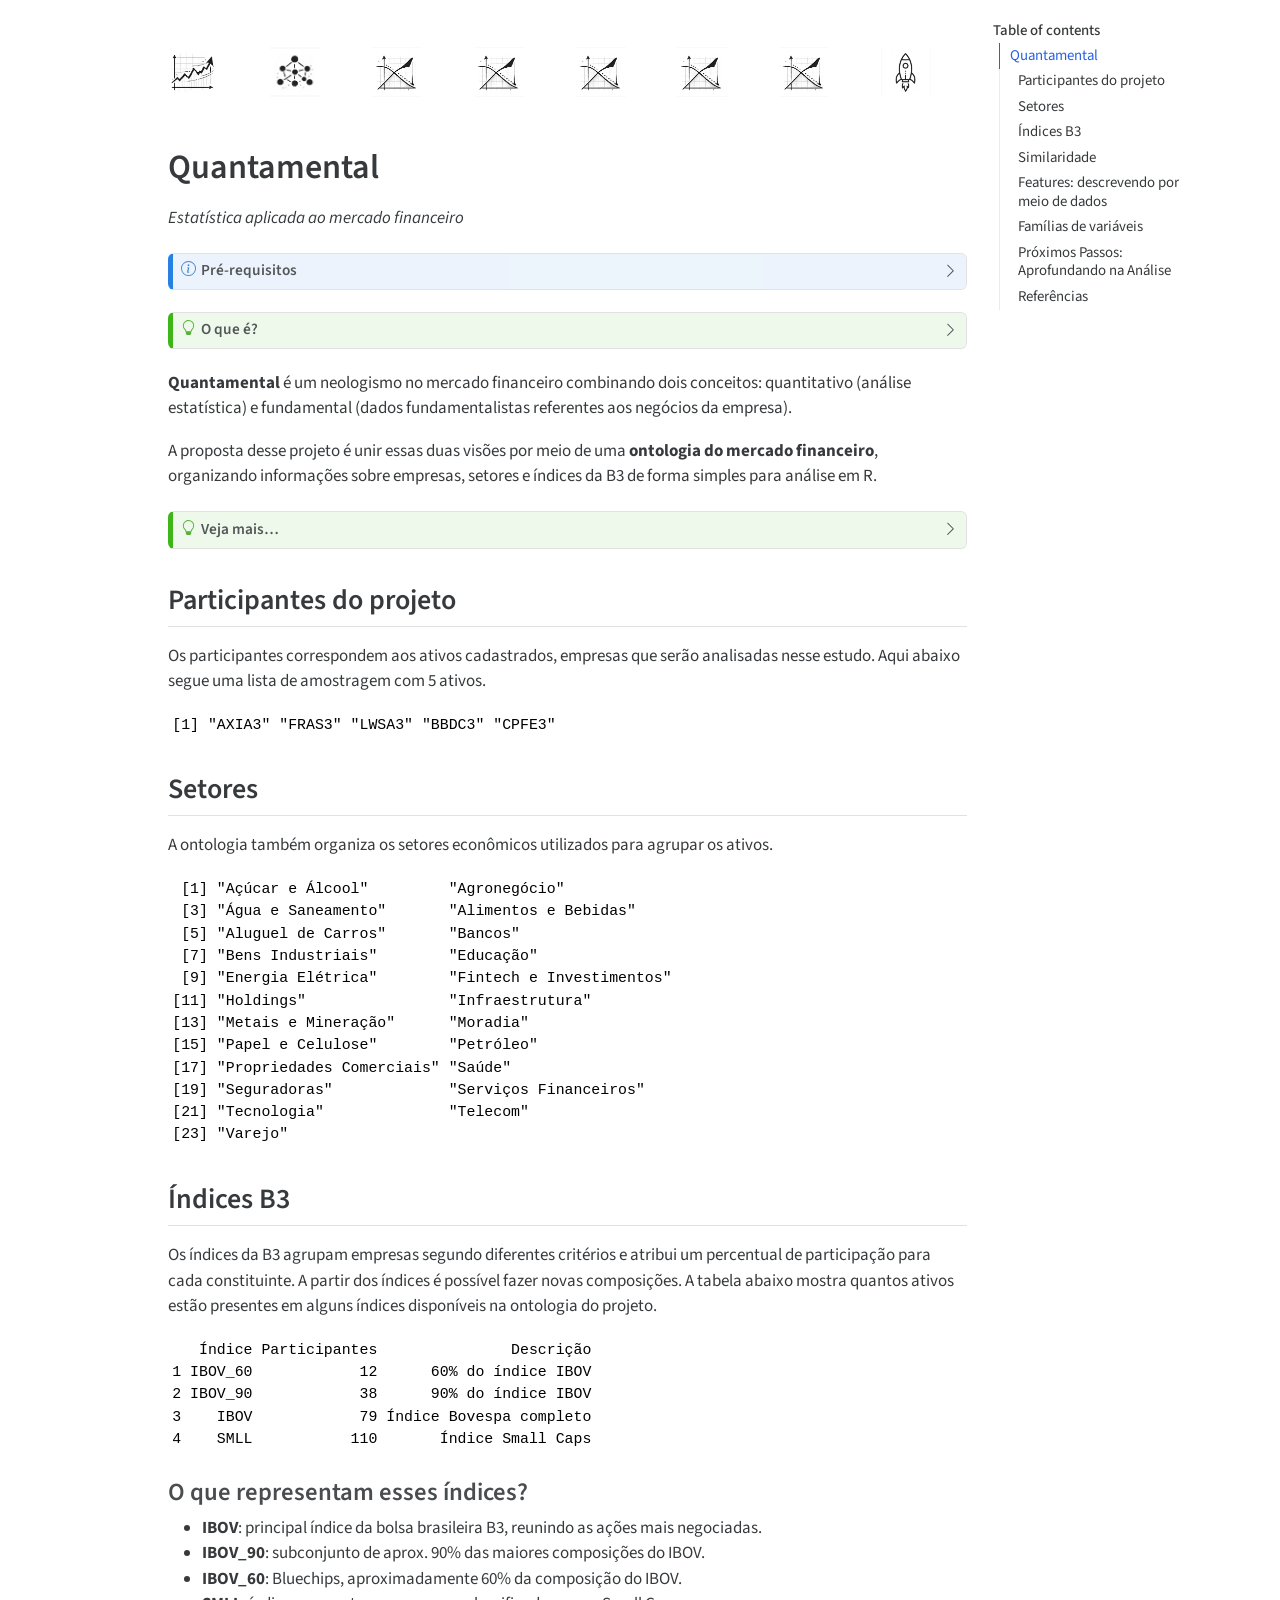
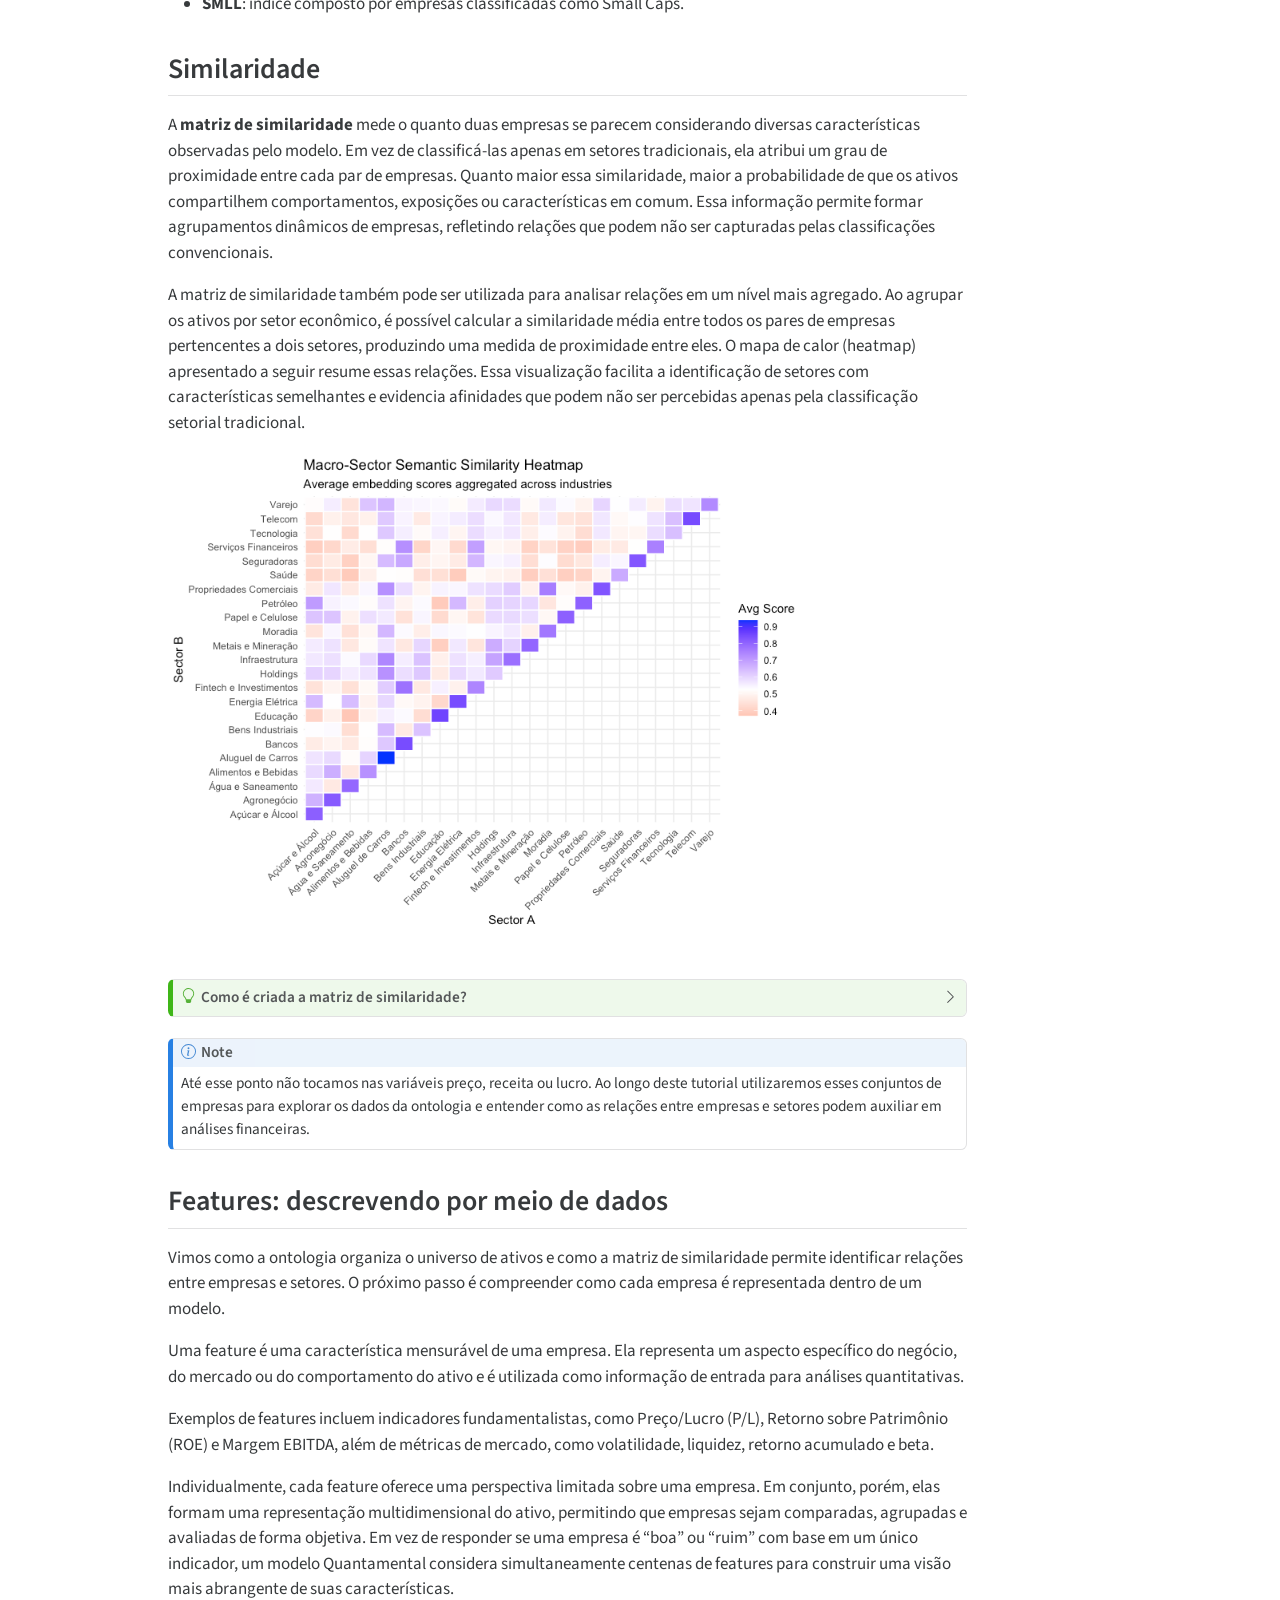
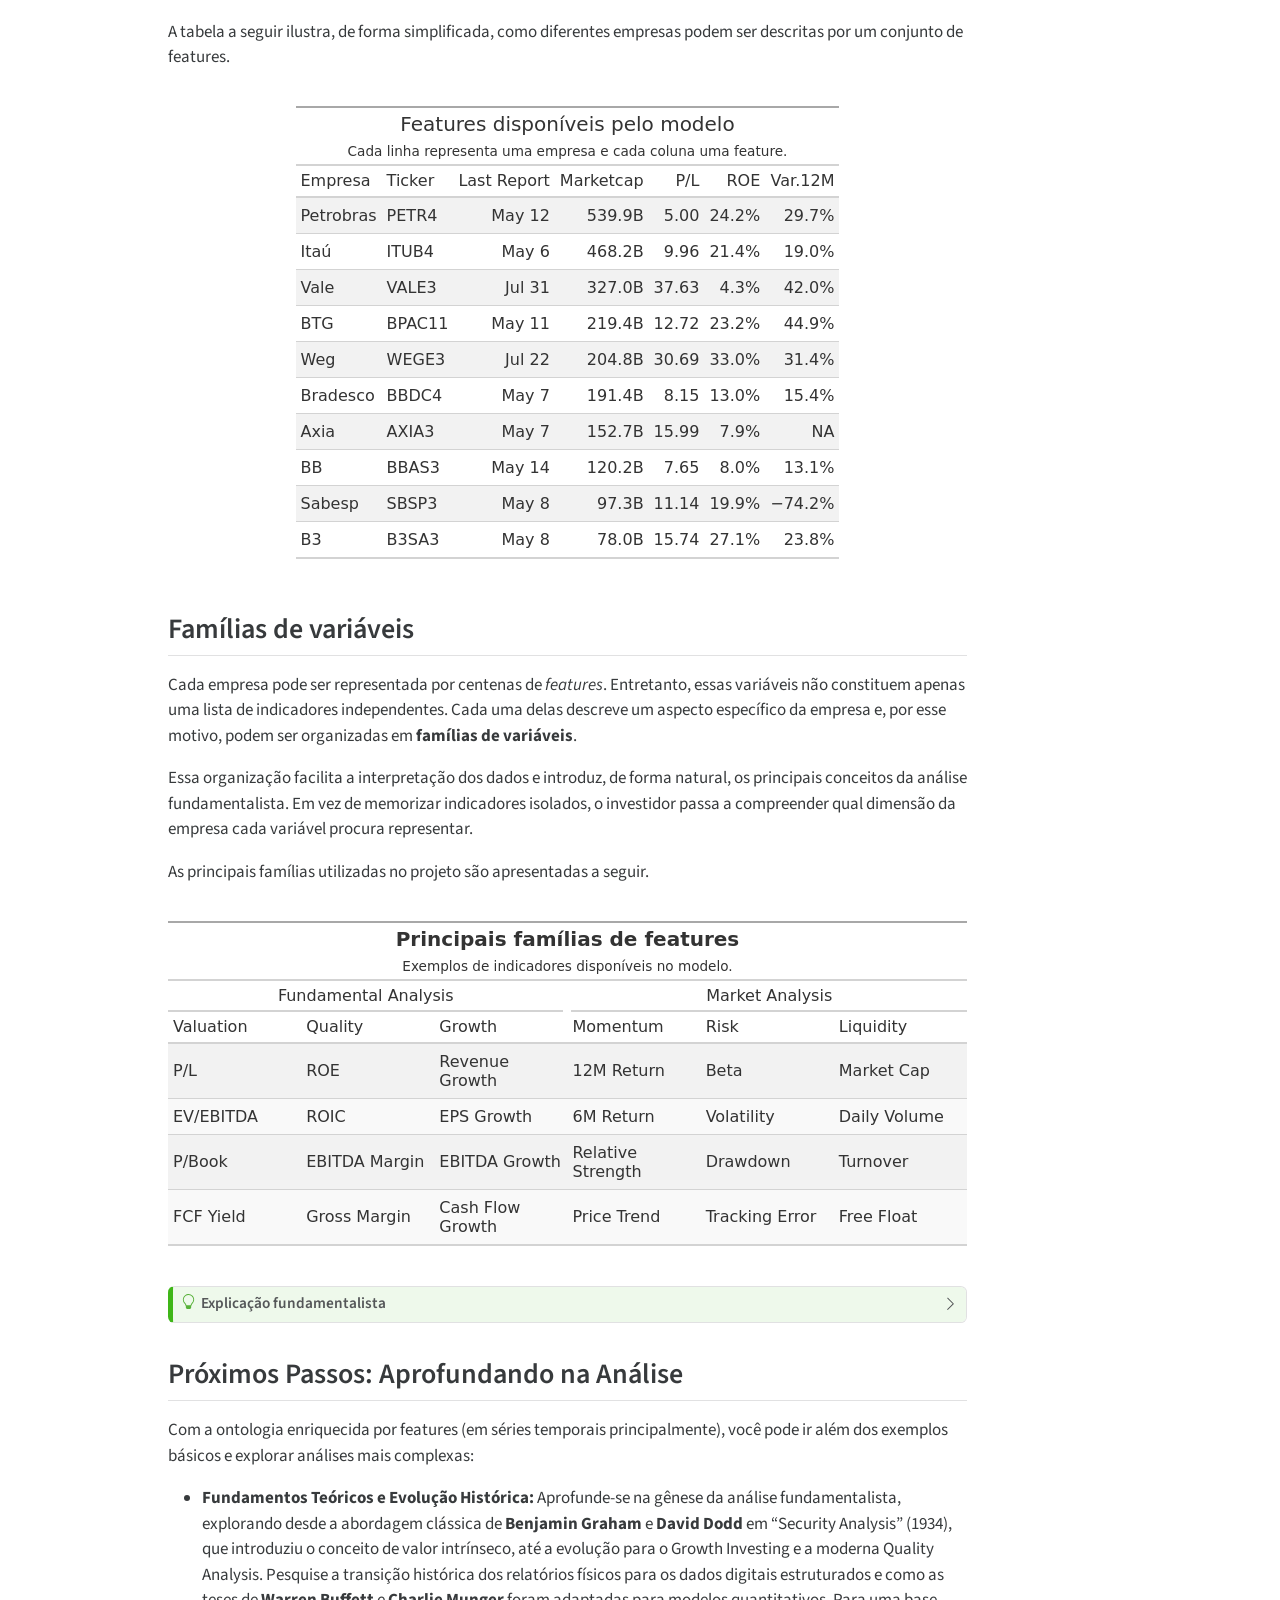
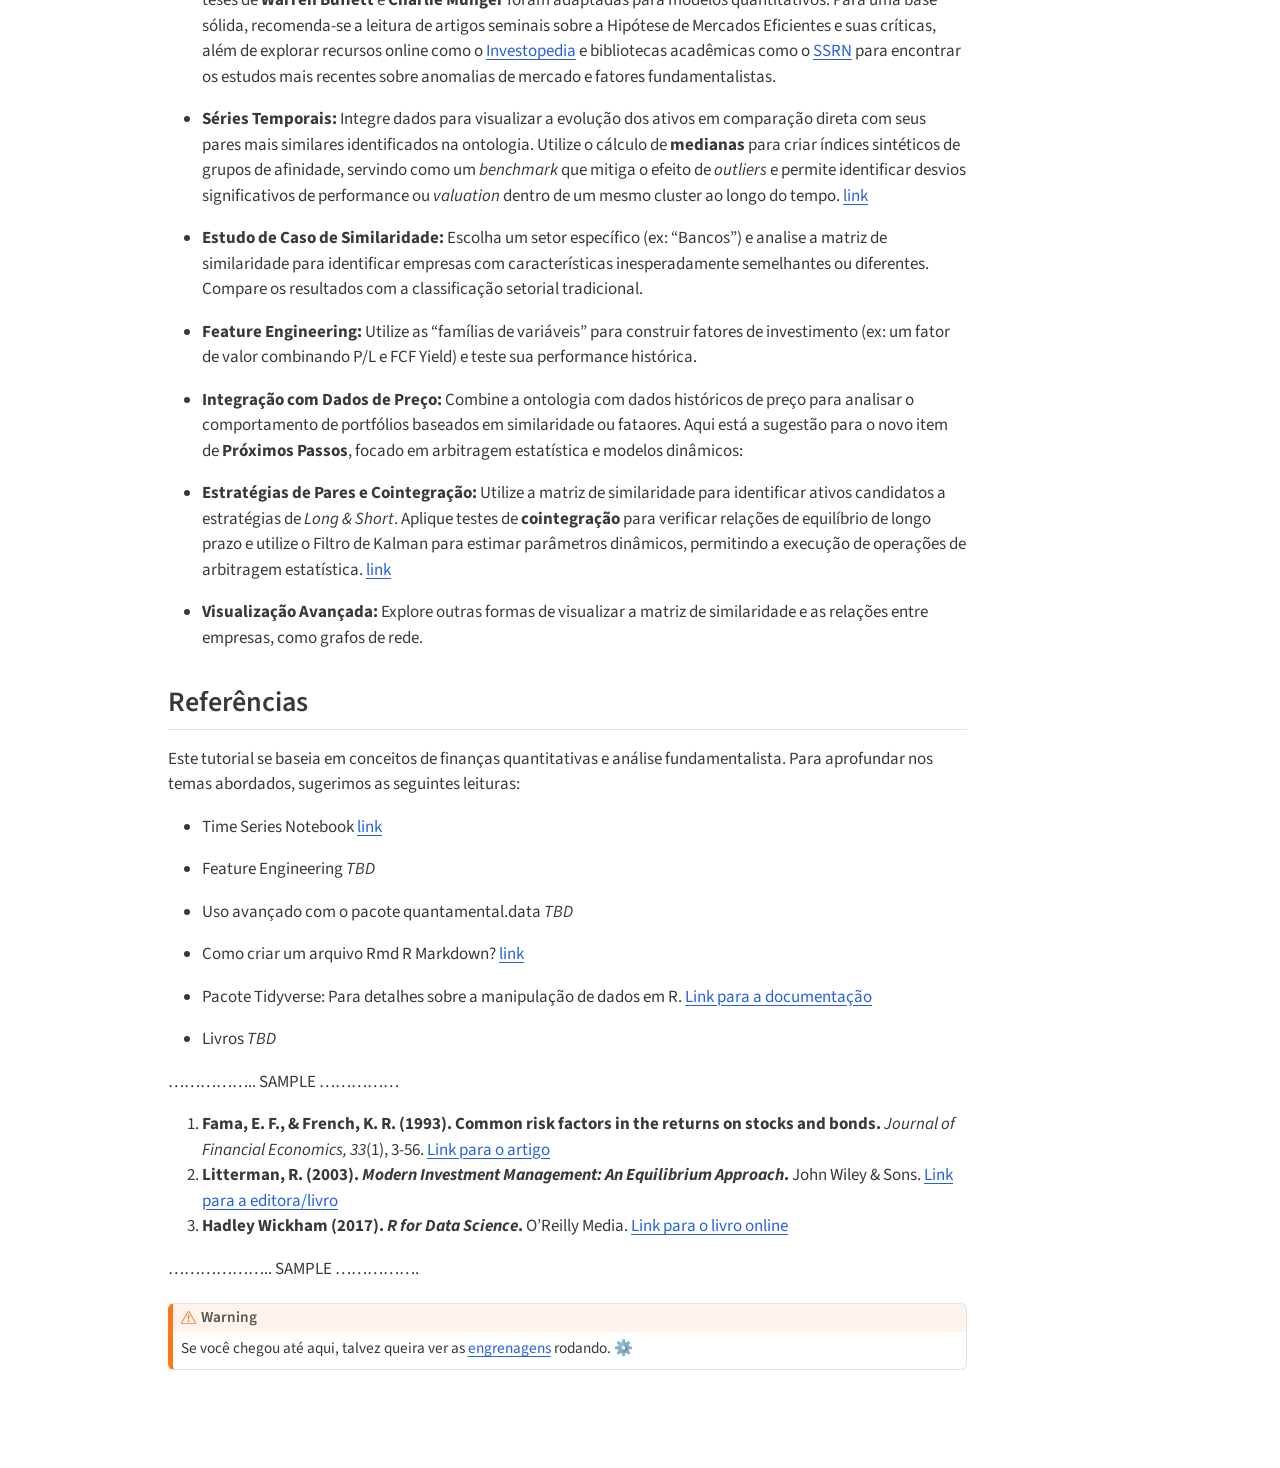
==== commit 7b4d9d2b: "update of data" ====
--- a/docs/index.html
+++ b/docs/index.html
@@ -90,7 +90,7 @@
   <li><a href="#setores" id="toc-setores" class="nav-link" data-scroll-target="#setores">Setores</a></li>
   <li><a href="#índices-b3" id="toc-índices-b3" class="nav-link" data-scroll-target="#índices-b3">Índices B3</a></li>
   <li><a href="#similaridade" id="toc-similaridade" class="nav-link" data-scroll-target="#similaridade">Similaridade</a></li>
-  <li><a href="#features-descrevendo-empresas-por-meio-de-dados" id="toc-features-descrevendo-empresas-por-meio-de-dados" class="nav-link" data-scroll-target="#features-descrevendo-empresas-por-meio-de-dados">Features: descrevendo empresas por meio de dados</a></li>
+  <li><a href="#features-descrevendo-por-meio-de-dados" id="toc-features-descrevendo-por-meio-de-dados" class="nav-link" data-scroll-target="#features-descrevendo-por-meio-de-dados">Features: descrevendo por meio de dados</a></li>
   <li><a href="#famílias-de-variáveis" id="toc-famílias-de-variáveis" class="nav-link" data-scroll-target="#famílias-de-variáveis">Famílias de variáveis</a></li>
   <li><a href="#próximos-passos-aprofundando-na-análise" id="toc-próximos-passos-aprofundando-na-análise" class="nav-link" data-scroll-target="#próximos-passos-aprofundando-na-análise">Próximos Passos: Aprofundando na Análise</a></li>
   <li><a href="#referências" id="toc-referências" class="nav-link" data-scroll-target="#referências">Referências</a></li>
@@ -148,6 +148,7 @@
 </div>
 <div id="callout-1" class="callout-1-contents callout-collapse collapse">
 <div class="callout-body-container callout-body">
+<p>Explore e execute os códigos deste projeto via <a href="https://colab.research.google.com/">Google Colab</a> ou configurando seu próprio computador com as orientações abaixo. Mais do que um simples tutorial, esta documentação oferece o embasamento conceitual necessário para dominar a jornada quantamental.</p>
 <p>Instalar o R versão posterior a 4.5.2 <br> <a href="https://cran.r-project.org/bin/windows/base/" class="uri">https://cran.r-project.org/bin/windows/base/</a></p>
 <p>E a IDE RStudio <br> <a href="https://docs.posit.co/ide/user/#rstudio-ide-oss-downloads" class="uri">https://docs.posit.co/ide/user/#rstudio-ide-oss-downloads</a></p>
 <p>Os pacotes de R são obrigatórios para execução correta dos código mais básicos <strong>renv</strong> (ajuda com a criação do ambiente de execução), <strong>here</strong> (acesso a diretórios), <strong>pacman</strong> (instalar os pacotes e dependencias), <strong>tidyverse</strong> é excelente para execuções básicas - <a href="https://tidyverse.org">link</a> -</p>
@@ -233,7 +234,7 @@
 <p>Os participantes correspondem aos ativos cadastrados, empresas que serão analisadas nesse estudo. Aqui abaixo segue uma lista de amostragem com 5 ativos.</p>
 <div class="cell">
 <div class="cell-output cell-output-stdout">
-<pre><code>[1] "MELI34" "SIMH3"  "ASAI3"  "ROXO34" "CBAV3" </code></pre>
+<pre><code>[1] "AXIA3" "FRAS3" "LWSA3" "BBDC3" "CPFE3"</code></pre>
 </div>
 </div>
 </section>
@@ -337,8 +338,8 @@
 </div>
 </div>
 </section>
-<section id="features-descrevendo-empresas-por-meio-de-dados" class="level2">
-<h2 class="anchored" data-anchor-id="features-descrevendo-empresas-por-meio-de-dados">Features: descrevendo empresas por meio de dados</h2>
+<section id="features-descrevendo-por-meio-de-dados" class="level2">
+<h2 class="anchored" data-anchor-id="features-descrevendo-por-meio-de-dados">Features: descrevendo por meio de dados</h2>
 <p>Vimos como a ontologia organiza o universo de ativos e como a matriz de similaridade permite identificar relações entre empresas e setores. O próximo passo é compreender como cada empresa é representada dentro de um modelo.</p>
 <p>Uma feature é uma característica mensurável de uma empresa. Ela representa um aspecto específico do negócio, do mercado ou do comportamento do ativo e é utilizada como informação de entrada para análises quantitativas.</p>
 <p>Exemplos de features incluem indicadores fundamentalistas, como Preço/Lucro (P/L), Retorno sobre Patrimônio (ROE) e Margem EBITDA, além de métricas de mercado, como volatilidade, liquidez, retorno acumulado e beta.</p>
@@ -346,23 +347,23 @@
 <p>A tabela a seguir ilustra, de forma simplificada, como diferentes empresas podem ser descritas por um conjunto de features.</p>
 <div class="cell">
 <div class="cell-output-display">
-<div id="kqcxefdrtt" style="padding-left:0px;padding-right:0px;padding-top:10px;padding-bottom:10px;overflow-x:auto;overflow-y:auto;width:auto;height:auto;">
-<style>#kqcxefdrtt table {
+<div id="gqlwatzccp" style="padding-left:0px;padding-right:0px;padding-top:10px;padding-bottom:10px;overflow-x:auto;overflow-y:auto;width:auto;height:auto;">
+<style>#gqlwatzccp table {
   font-family: system-ui, 'Segoe UI', Roboto, Helvetica, Arial, sans-serif, 'Apple Color Emoji', 'Segoe UI Emoji', 'Segoe UI Symbol', 'Noto Color Emoji';
   -webkit-font-smoothing: antialiased;
   -moz-osx-font-smoothing: grayscale;
 }
 
-#kqcxefdrtt thead, #kqcxefdrtt tbody, #kqcxefdrtt tfoot, #kqcxefdrtt tr, #kqcxefdrtt td, #kqcxefdrtt th {
+#gqlwatzccp thead, #gqlwatzccp tbody, #gqlwatzccp tfoot, #gqlwatzccp tr, #gqlwatzccp td, #gqlwatzccp th {
   border-style: none;
 }
 
-#kqcxefdrtt p {
+#gqlwatzccp p {
   margin: 0;
   padding: 0;
 }
 
-#kqcxefdrtt .gt_table {
+#gqlwatzccp .gt_table {
   display: table;
   border-collapse: collapse;
   line-height: normal;
@@ -388,12 +389,12 @@
   border-left-color: #D3D3D3;
 }
 
-#kqcxefdrtt .gt_caption {
+#gqlwatzccp .gt_caption {
   padding-top: 4px;
   padding-bottom: 4px;
 }
 
-#kqcxefdrtt .gt_title {
+#gqlwatzccp .gt_title {
   color: #333333;
   font-size: 125%;
   font-weight: initial;
@@ -405,7 +406,7 @@
   border-bottom-width: 0;
 }
 
-#kqcxefdrtt .gt_subtitle {
+#gqlwatzccp .gt_subtitle {
   color: #333333;
   font-size: 85%;
   font-weight: initial;
@@ -417,7 +418,7 @@
   border-top-width: 0;
 }
 
-#kqcxefdrtt .gt_heading {
+#gqlwatzccp .gt_heading {
   background-color: #FFFFFF;
   text-align: center;
   border-bottom-color: #FFFFFF;
@@ -429,13 +430,13 @@
   border-right-color: #D3D3D3;
 }
 
-#kqcxefdrtt .gt_bottom_border {
+#gqlwatzccp .gt_bottom_border {
   border-bottom-style: solid;
   border-bottom-width: 2px;
   border-bottom-color: #D3D3D3;
 }
 
-#kqcxefdrtt .gt_col_headings {
+#gqlwatzccp .gt_col_headings {
   border-top-style: solid;
   border-top-width: 2px;
   border-top-color: #D3D3D3;
@@ -450,7 +451,7 @@
   border-right-color: #D3D3D3;
 }
 
-#kqcxefdrtt .gt_col_heading {
+#gqlwatzccp .gt_col_heading {
   color: #333333;
   background-color: #FFFFFF;
   font-size: 100%;
@@ -470,7 +471,7 @@
   overflow-x: hidden;
 }
 
-#kqcxefdrtt .gt_column_spanner_outer {
+#gqlwatzccp .gt_column_spanner_outer {
   color: #333333;
   background-color: #FFFFFF;
   font-size: 100%;
@@ -482,15 +483,15 @@
   padding-right: 4px;
 }
 
-#kqcxefdrtt .gt_column_spanner_outer:first-child {
+#gqlwatzccp .gt_column_spanner_outer:first-child {
   padding-left: 0;
 }
 
-#kqcxefdrtt .gt_column_spanner_outer:last-child {
+#gqlwatzccp .gt_column_spanner_outer:last-child {
   padding-right: 0;
 }
 
-#kqcxefdrtt .gt_column_spanner {
+#gqlwatzccp .gt_column_spanner {
   border-bottom-style: solid;
   border-bottom-width: 2px;
   border-bottom-color: #D3D3D3;
@@ -502,11 +503,11 @@
   width: 100%;
 }
 
-#kqcxefdrtt .gt_spanner_row {
+#gqlwatzccp .gt_spanner_row {
   border-bottom-style: hidden;
 }
 
-#kqcxefdrtt .gt_group_heading {
+#gqlwatzccp .gt_group_heading {
   padding-top: 8px;
   padding-bottom: 8px;
   padding-left: 5px;
@@ -532,7 +533,7 @@
   text-align: left;
 }
 
-#kqcxefdrtt .gt_empty_group_heading {
+#gqlwatzccp .gt_empty_group_heading {
   padding: 0.5px;
   color: #333333;
   background-color: #FFFFFF;
@@ -547,15 +548,15 @@
   vertical-align: middle;
 }
 
-#kqcxefdrtt .gt_from_md > :first-child {
+#gqlwatzccp .gt_from_md > :first-child {
   margin-top: 0;
 }
 
-#kqcxefdrtt .gt_from_md > :last-child {
+#gqlwatzccp .gt_from_md > :last-child {
   margin-bottom: 0;
 }
 
-#kqcxefdrtt .gt_row {
+#gqlwatzccp .gt_row {
   padding-top: 8px;
   padding-bottom: 8px;
   padding-left: 5px;
@@ -574,7 +575,7 @@
   overflow-x: hidden;
 }
 
-#kqcxefdrtt .gt_stub {
+#gqlwatzccp .gt_stub {
   color: #333333;
   background-color: #FFFFFF;
   font-size: 100%;
@@ -587,7 +588,7 @@
   padding-right: 5px;
 }
 
-#kqcxefdrtt .gt_stub_row_group {
+#gqlwatzccp .gt_stub_row_group {
   color: #333333;
   background-color: #FFFFFF;
   font-size: 100%;
@@ -601,15 +602,15 @@
   vertical-align: top;
 }
 
-#kqcxefdrtt .gt_row_group_first td {
+#gqlwatzccp .gt_row_group_first td {
   border-top-width: 2px;
 }
 
-#kqcxefdrtt .gt_row_group_first th {
+#gqlwatzccp .gt_row_group_first th {
   border-top-width: 2px;
 }
 
-#kqcxefdrtt .gt_summary_row {
+#gqlwatzccp .gt_summary_row {
   color: #333333;
   background-color: #FFFFFF;
   text-transform: inherit;
@@ -619,16 +620,16 @@
   padding-right: 5px;
 }
 
-#kqcxefdrtt .gt_first_summary_row {
+#gqlwatzccp .gt_first_summary_row {
   border-top-style: solid;
   border-top-color: #D3D3D3;
 }
 
-#kqcxefdrtt .gt_first_summary_row.thick {
+#gqlwatzccp .gt_first_summary_row.thick {
   border-top-width: 2px;
 }
 
-#kqcxefdrtt .gt_last_summary_row {
+#gqlwatzccp .gt_last_summary_row {
   padding-top: 8px;
   padding-bottom: 8px;
   padding-left: 5px;
@@ -638,7 +639,7 @@
   border-bottom-color: #D3D3D3;
 }
 
-#kqcxefdrtt .gt_grand_summary_row {
+#gqlwatzccp .gt_grand_summary_row {
   color: #333333;
   background-color: #FFFFFF;
   text-transform: inherit;
@@ -648,7 +649,7 @@
   padding-right: 5px;
 }
 
-#kqcxefdrtt .gt_first_grand_summary_row {
+#gqlwatzccp .gt_first_grand_summary_row {
   padding-top: 8px;
   padding-bottom: 8px;
   padding-left: 5px;
@@ -658,7 +659,7 @@
   border-top-color: #D3D3D3;
 }
 
-#kqcxefdrtt .gt_last_grand_summary_row_top {
+#gqlwatzccp .gt_last_grand_summary_row_top {
   padding-top: 8px;
   padding-bottom: 8px;
   padding-left: 5px;
@@ -668,11 +669,11 @@
   border-bottom-color: #D3D3D3;
 }
 
-#kqcxefdrtt .gt_striped {
+#gqlwatzccp .gt_striped {
   background-color: rgba(128, 128, 128, 0.05);
 }
 
-#kqcxefdrtt .gt_table_body {
+#gqlwatzccp .gt_table_body {
   border-top-style: solid;
   border-top-width: 2px;
   border-top-color: #D3D3D3;
@@ -681,7 +682,7 @@
   border-bottom-color: #D3D3D3;
 }
 
-#kqcxefdrtt .gt_footnotes {
+#gqlwatzccp .gt_footnotes {
   color: #333333;
   background-color: #FFFFFF;
   border-bottom-style: none;
@@ -695,7 +696,7 @@
   border-right-color: #D3D3D3;
 }
 
-#kqcxefdrtt .gt_footnote {
+#gqlwatzccp .gt_footnote {
   margin: 0px;
   font-size: 90%;
   padding-top: 4px;
@@ -704,7 +705,7 @@
   padding-right: 5px;
 }
 
-#kqcxefdrtt .gt_sourcenotes {
+#gqlwatzccp .gt_sourcenotes {
   color: #333333;
   background-color: #FFFFFF;
   border-bottom-style: none;
@@ -718,7 +719,7 @@
   border-right-color: #D3D3D3;
 }
 
-#kqcxefdrtt .gt_sourcenote {
+#gqlwatzccp .gt_sourcenote {
   font-size: 90%;
   padding-top: 4px;
   padding-bottom: 4px;
@@ -726,72 +727,72 @@
   padding-right: 5px;
 }
 
-#kqcxefdrtt .gt_left {
+#gqlwatzccp .gt_left {
   text-align: left;
 }
 
-#kqcxefdrtt .gt_center {
+#gqlwatzccp .gt_center {
   text-align: center;
 }
 
-#kqcxefdrtt .gt_right {
+#gqlwatzccp .gt_right {
   text-align: right;
   font-variant-numeric: tabular-nums;
 }
 
-#kqcxefdrtt .gt_font_normal {
+#gqlwatzccp .gt_font_normal {
   font-weight: normal;
 }
 
-#kqcxefdrtt .gt_font_bold {
+#gqlwatzccp .gt_font_bold {
   font-weight: bold;
 }
 
-#kqcxefdrtt .gt_font_italic {
+#gqlwatzccp .gt_font_italic {
   font-style: italic;
 }
 
-#kqcxefdrtt .gt_super {
+#gqlwatzccp .gt_super {
   font-size: 65%;
 }
 
-#kqcxefdrtt .gt_footnote_marks {
+#gqlwatzccp .gt_footnote_marks {
   font-size: 75%;
   vertical-align: 0.4em;
   position: initial;
 }
 
-#kqcxefdrtt .gt_asterisk {
+#gqlwatzccp .gt_asterisk {
   font-size: 100%;
   vertical-align: 0;
 }
 
-#kqcxefdrtt .gt_indent_1 {
+#gqlwatzccp .gt_indent_1 {
   text-indent: 5px;
 }
 
-#kqcxefdrtt .gt_indent_2 {
+#gqlwatzccp .gt_indent_2 {
   text-indent: 10px;
 }
 
-#kqcxefdrtt .gt_indent_3 {
+#gqlwatzccp .gt_indent_3 {
   text-indent: 15px;
 }
 
-#kqcxefdrtt .gt_indent_4 {
+#gqlwatzccp .gt_indent_4 {
   text-indent: 20px;
 }
 
-#kqcxefdrtt .gt_indent_5 {
+#gqlwatzccp .gt_indent_5 {
   text-indent: 25px;
 }
 
-#kqcxefdrtt .katex-display {
+#gqlwatzccp .katex-display {
   display: inline-flex !important;
   margin-bottom: 0.75em !important;
 }
 
-#kqcxefdrtt div.Reactable > div.rt-table > div.rt-thead > div.rt-tr.rt-tr-group-header > div.rt-th-group:after {
+#gqlwatzccp div.Reactable > div.rt-table > div.rt-thead > div.rt-tr.rt-tr-group-header > div.rt-th-group:after {
   height: 0px !important;
 }
 </style>
@@ -819,91 +820,91 @@
 <td class="gt_row gt_left" headers="company_name">Petrobras</td>
 <td class="gt_row gt_left" headers="asset">PETR4</td>
 <td class="gt_row gt_right" headers="Report_Date">May 12</td>
-<td class="gt_row gt_right" headers="marketcap">495.8B</td>
-<td class="gt_row gt_right" headers="pe">4.59</td>
+<td class="gt_row gt_right" headers="marketcap">539.9B</td>
+<td class="gt_row gt_right" headers="pe">5.00</td>
 <td class="gt_row gt_right" headers="roe">24.2%</td>
-<td class="gt_row gt_right" headers="var_12M">23.3%</td>
+<td class="gt_row gt_right" headers="var_12M">29.7%</td>
 </tr>
 <tr class="even">
 <td class="gt_row gt_left" headers="company_name">Itaú</td>
 <td class="gt_row gt_left" headers="asset">ITUB4</td>
 <td class="gt_row gt_right" headers="Report_Date">May 6</td>
-<td class="gt_row gt_right" headers="marketcap">461.1B</td>
-<td class="gt_row gt_right" headers="pe">9.81</td>
+<td class="gt_row gt_right" headers="marketcap">468.2B</td>
+<td class="gt_row gt_right" headers="pe">9.96</td>
 <td class="gt_row gt_right" headers="roe">21.4%</td>
-<td class="gt_row gt_right" headers="var_12M">14.4%</td>
+<td class="gt_row gt_right" headers="var_12M">19.0%</td>
 </tr>
 <tr class="odd">
 <td class="gt_row gt_left" headers="company_name">Vale</td>
 <td class="gt_row gt_left" headers="asset">VALE3</td>
-<td class="gt_row gt_right" headers="Report_Date">Apr 29</td>
-<td class="gt_row gt_right" headers="marketcap">321.6B</td>
-<td class="gt_row gt_right" headers="pe">23.24</td>
-<td class="gt_row gt_right" headers="roe">7.1%</td>
-<td class="gt_row gt_right" headers="var_12M">55.8%</td>
+<td class="gt_row gt_right" headers="Report_Date">Jul 31</td>
+<td class="gt_row gt_right" headers="marketcap">327.0B</td>
+<td class="gt_row gt_right" headers="pe">37.63</td>
+<td class="gt_row gt_right" headers="roe">4.3%</td>
+<td class="gt_row gt_right" headers="var_12M">42.0%</td>
 </tr>
 <tr class="even">
 <td class="gt_row gt_left" headers="company_name">BTG</td>
 <td class="gt_row gt_left" headers="asset">BPAC11</td>
 <td class="gt_row gt_right" headers="Report_Date">May 11</td>
-<td class="gt_row gt_right" headers="marketcap">209.9B</td>
-<td class="gt_row gt_right" headers="pe">12.16</td>
+<td class="gt_row gt_right" headers="marketcap">219.4B</td>
+<td class="gt_row gt_right" headers="pe">12.72</td>
 <td class="gt_row gt_right" headers="roe">23.2%</td>
-<td class="gt_row gt_right" headers="var_12M">28.9%</td>
+<td class="gt_row gt_right" headers="var_12M">44.9%</td>
 </tr>
 <tr class="odd">
 <td class="gt_row gt_left" headers="company_name">Weg</td>
 <td class="gt_row gt_left" headers="asset">WEGE3</td>
-<td class="gt_row gt_right" headers="Report_Date">Apr 29</td>
-<td class="gt_row gt_right" headers="marketcap">195.1B</td>
-<td class="gt_row gt_right" headers="pe">29.04</td>
-<td class="gt_row gt_right" headers="roe">35.2%</td>
-<td class="gt_row gt_right" headers="var_12M">11.2%</td>
+<td class="gt_row gt_right" headers="Report_Date">Jul 22</td>
+<td class="gt_row gt_right" headers="marketcap">204.8B</td>
+<td class="gt_row gt_right" headers="pe">30.69</td>
+<td class="gt_row gt_right" headers="roe">33.0%</td>
+<td class="gt_row gt_right" headers="var_12M">31.4%</td>
 </tr>
 <tr class="even">
 <td class="gt_row gt_left" headers="company_name">Bradesco</td>
 <td class="gt_row gt_left" headers="asset">BBDC4</td>
 <td class="gt_row gt_right" headers="Report_Date">May 7</td>
-<td class="gt_row gt_right" headers="marketcap">186.6B</td>
-<td class="gt_row gt_right" headers="pe">7.95</td>
+<td class="gt_row gt_right" headers="marketcap">191.4B</td>
+<td class="gt_row gt_right" headers="pe">8.15</td>
 <td class="gt_row gt_right" headers="roe">13.0%</td>
-<td class="gt_row gt_right" headers="var_12M">7.6%</td>
+<td class="gt_row gt_right" headers="var_12M">15.4%</td>
 </tr>
 <tr class="odd">
 <td class="gt_row gt_left" headers="company_name">Axia</td>
 <td class="gt_row gt_left" headers="asset">AXIA3</td>
 <td class="gt_row gt_right" headers="Report_Date">May 7</td>
-<td class="gt_row gt_right" headers="marketcap">156.4B</td>
-<td class="gt_row gt_right" headers="pe">16.39</td>
+<td class="gt_row gt_right" headers="marketcap">152.7B</td>
+<td class="gt_row gt_right" headers="pe">15.99</td>
 <td class="gt_row gt_right" headers="roe">7.9%</td>
-<td class="gt_row gt_right" headers="var_12M">44.3%</td>
+<td class="gt_row gt_right" headers="var_12M">NA</td>
 </tr>
 <tr class="even">
 <td class="gt_row gt_left" headers="company_name">BB</td>
 <td class="gt_row gt_left" headers="asset">BBAS3</td>
 <td class="gt_row gt_right" headers="Report_Date">May 14</td>
-<td class="gt_row gt_right" headers="marketcap">114.6B</td>
-<td class="gt_row gt_right" headers="pe">7.29</td>
+<td class="gt_row gt_right" headers="marketcap">120.2B</td>
+<td class="gt_row gt_right" headers="pe">7.65</td>
 <td class="gt_row gt_right" headers="roe">8.0%</td>
-<td class="gt_row gt_right" headers="var_12M">−5.6%</td>
+<td class="gt_row gt_right" headers="var_12M">13.1%</td>
 </tr>
 <tr class="odd">
 <td class="gt_row gt_left" headers="company_name">Sabesp</td>
 <td class="gt_row gt_left" headers="asset">SBSP3</td>
 <td class="gt_row gt_right" headers="Report_Date">May 8</td>
-<td class="gt_row gt_right" headers="marketcap">102.2B</td>
-<td class="gt_row gt_right" headers="pe">11.70</td>
+<td class="gt_row gt_right" headers="marketcap">97.3B</td>
+<td class="gt_row gt_right" headers="pe">11.14</td>
 <td class="gt_row gt_right" headers="roe">19.9%</td>
-<td class="gt_row gt_right" headers="var_12M">−74.4%</td>
+<td class="gt_row gt_right" headers="var_12M">−74.2%</td>
 </tr>
 <tr class="even">
 <td class="gt_row gt_left" headers="company_name">B3</td>
 <td class="gt_row gt_left" headers="asset">B3SA3</td>
 <td class="gt_row gt_right" headers="Report_Date">May 8</td>
-<td class="gt_row gt_right" headers="marketcap">73.5B</td>
-<td class="gt_row gt_right" headers="pe">14.82</td>
+<td class="gt_row gt_right" headers="marketcap">78.0B</td>
+<td class="gt_row gt_right" headers="pe">15.74</td>
 <td class="gt_row gt_right" headers="roe">27.1%</td>
-<td class="gt_row gt_right" headers="var_12M">7.7%</td>
+<td class="gt_row gt_right" headers="var_12M">23.8%</td>
 </tr>
 </tbody>
 </table>
@@ -919,23 +920,23 @@
 <p>As principais famílias utilizadas no projeto são apresentadas a seguir.</p>
 <div class="cell">
 <div class="cell-output-display">
-<div id="fbexakyofx" style="padding-left:0px;padding-right:0px;padding-top:10px;padding-bottom:10px;overflow-x:auto;overflow-y:auto;width:auto;height:auto;">
-<style>#fbexakyofx table {
+<div id="mtngnvcumw" style="padding-left:0px;padding-right:0px;padding-top:10px;padding-bottom:10px;overflow-x:auto;overflow-y:auto;width:auto;height:auto;">
+<style>#mtngnvcumw table {
   font-family: system-ui, 'Segoe UI', Roboto, Helvetica, Arial, sans-serif, 'Apple Color Emoji', 'Segoe UI Emoji', 'Segoe UI Symbol', 'Noto Color Emoji';
   -webkit-font-smoothing: antialiased;
   -moz-osx-font-smoothing: grayscale;
 }
 
-#fbexakyofx thead, #fbexakyofx tbody, #fbexakyofx tfoot, #fbexakyofx tr, #fbexakyofx td, #fbexakyofx th {
+#mtngnvcumw thead, #mtngnvcumw tbody, #mtngnvcumw tfoot, #mtngnvcumw tr, #mtngnvcumw td, #mtngnvcumw th {
   border-style: none;
 }
 
-#fbexakyofx p {
+#mtngnvcumw p {
   margin: 0;
   padding: 0;
 }
 
-#fbexakyofx .gt_table {
+#mtngnvcumw .gt_table {
   display: table;
   border-collapse: collapse;
   line-height: normal;
@@ -961,12 +962,12 @@
   border-left-color: #D3D3D3;
 }
 
-#fbexakyofx .gt_caption {
+#mtngnvcumw .gt_caption {
   padding-top: 4px;
   padding-bottom: 4px;
 }
 
-#fbexakyofx .gt_title {
+#mtngnvcumw .gt_title {
   color: #333333;
   font-size: 125%;
   font-weight: initial;
@@ -978,7 +979,7 @@
   border-bottom-width: 0;
 }
 
-#fbexakyofx .gt_subtitle {
+#mtngnvcumw .gt_subtitle {
   color: #333333;
   font-size: 85%;
   font-weight: initial;
@@ -990,7 +991,7 @@
   border-top-width: 0;
 }
 
-#fbexakyofx .gt_heading {
+#mtngnvcumw .gt_heading {
   background-color: #FFFFFF;
   text-align: center;
   border-bottom-color: #FFFFFF;
@@ -1002,13 +1003,13 @@
   border-right-color: #D3D3D3;
 }
 
-#fbexakyofx .gt_bottom_border {
+#mtngnvcumw .gt_bottom_border {
   border-bottom-style: solid;
   border-bottom-width: 2px;
   border-bottom-color: #D3D3D3;
 }
 
-#fbexakyofx .gt_col_headings {
+#mtngnvcumw .gt_col_headings {
   border-top-style: solid;
   border-top-width: 2px;
   border-top-color: #D3D3D3;
@@ -1023,7 +1024,7 @@
   border-right-color: #D3D3D3;
 }
 
-#fbexakyofx .gt_col_heading {
+#mtngnvcumw .gt_col_heading {
   color: #333333;
   background-color: #FFFFFF;
   font-size: 100%;
@@ -1043,7 +1044,7 @@
   overflow-x: hidden;
 }
 
-#fbexakyofx .gt_column_spanner_outer {
+#mtngnvcumw .gt_column_spanner_outer {
   color: #333333;
   background-color: #FFFFFF;
   font-size: 100%;
@@ -1055,15 +1056,15 @@
   padding-right: 4px;
 }
 
-#fbexakyofx .gt_column_spanner_outer:first-child {
+#mtngnvcumw .gt_column_spanner_outer:first-child {
   padding-left: 0;
 }
 
-#fbexakyofx .gt_column_spanner_outer:last-child {
+#mtngnvcumw .gt_column_spanner_outer:last-child {
   padding-right: 0;
 }
 
-#fbexakyofx .gt_column_spanner {
+#mtngnvcumw .gt_column_spanner {
   border-bottom-style: solid;
   border-bottom-width: 2px;
   border-bottom-color: #D3D3D3;
@@ -1075,11 +1076,11 @@
   width: 100%;
 }
 
-#fbexakyofx .gt_spanner_row {
+#mtngnvcumw .gt_spanner_row {
   border-bottom-style: hidden;
 }
 
-#fbexakyofx .gt_group_heading {
+#mtngnvcumw .gt_group_heading {
   padding-top: 8px;
   padding-bottom: 8px;
   padding-left: 5px;
@@ -1105,7 +1106,7 @@
   text-align: left;
 }
 
-#fbexakyofx .gt_empty_group_heading {
+#mtngnvcumw .gt_empty_group_heading {
   padding: 0.5px;
   color: #333333;
   background-color: #FFFFFF;
@@ -1120,15 +1121,15 @@
   vertical-align: middle;
 }
 
-#fbexakyofx .gt_from_md > :first-child {
+#mtngnvcumw .gt_from_md > :first-child {
   margin-top: 0;
 }
 
-#fbexakyofx .gt_from_md > :last-child {
+#mtngnvcumw .gt_from_md > :last-child {
   margin-bottom: 0;
 }
 
-#fbexakyofx .gt_row {
+#mtngnvcumw .gt_row {
   padding-top: 8px;
   padding-bottom: 8px;
   padding-left: 5px;
@@ -1147,7 +1148,7 @@
   overflow-x: hidden;
 }
 
-#fbexakyofx .gt_stub {
+#mtngnvcumw .gt_stub {
   color: #333333;
   background-color: #FFFFFF;
   font-size: 100%;
@@ -1160,7 +1161,7 @@
   padding-right: 5px;
 }
 
-#fbexakyofx .gt_stub_row_group {
+#mtngnvcumw .gt_stub_row_group {
   color: #333333;
   background-color: #FFFFFF;
   font-size: 100%;
@@ -1174,15 +1175,15 @@
   vertical-align: top;
 }
 
-#fbexakyofx .gt_row_group_first td {
+#mtngnvcumw .gt_row_group_first td {
   border-top-width: 2px;
 }
 
-#fbexakyofx .gt_row_group_first th {
+#mtngnvcumw .gt_row_group_first th {
   border-top-width: 2px;
 }
 
-#fbexakyofx .gt_summary_row {
+#mtngnvcumw .gt_summary_row {
   color: #333333;
   background-color: #FFFFFF;
   text-transform: inherit;
@@ -1192,16 +1193,16 @@
   padding-right: 5px;
 }
 
-#fbexakyofx .gt_first_summary_row {
+#mtngnvcumw .gt_first_summary_row {
   border-top-style: solid;
   border-top-color: #D3D3D3;
 }
 
-#fbexakyofx .gt_first_summary_row.thick {
+#mtngnvcumw .gt_first_summary_row.thick {
   border-top-width: 2px;
 }
 
-#fbexakyofx .gt_last_summary_row {
+#mtngnvcumw .gt_last_summary_row {
   padding-top: 8px;
   padding-bottom: 8px;
   padding-left: 5px;
@@ -1211,7 +1212,7 @@
   border-bottom-color: #D3D3D3;
 }
 
-#fbexakyofx .gt_grand_summary_row {
+#mtngnvcumw .gt_grand_summary_row {
   color: #333333;
   background-color: #FFFFFF;
   text-transform: inherit;
@@ -1221,7 +1222,7 @@
   padding-right: 5px;
 }
 
-#fbexakyofx .gt_first_grand_summary_row {
+#mtngnvcumw .gt_first_grand_summary_row {
   padding-top: 8px;
   padding-bottom: 8px;
   padding-left: 5px;
@@ -1231,7 +1232,7 @@
   border-top-color: #D3D3D3;
 }
 
-#fbexakyofx .gt_last_grand_summary_row_top {
+#mtngnvcumw .gt_last_grand_summary_row_top {
   padding-top: 8px;
   padding-bottom: 8px;
   padding-left: 5px;
@@ -1241,11 +1242,11 @@
   border-bottom-color: #D3D3D3;
 }
 
-#fbexakyofx .gt_striped {
+#mtngnvcumw .gt_striped {
   background-color: rgba(128, 128, 128, 0.05);
 }
 
-#fbexakyofx .gt_table_body {
+#mtngnvcumw .gt_table_body {
   border-top-style: solid;
   border-top-width: 2px;
   border-top-color: #D3D3D3;
@@ -1254,7 +1255,7 @@
   border-bottom-color: #D3D3D3;
 }
 
-#fbexakyofx .gt_footnotes {
+#mtngnvcumw .gt_footnotes {
   color: #333333;
   background-color: #FFFFFF;
   border-bottom-style: none;
@@ -1268,7 +1269,7 @@
   border-right-color: #D3D3D3;
 }
 
-#fbexakyofx .gt_footnote {
+#mtngnvcumw .gt_footnote {
   margin: 0px;
   font-size: 90%;
   padding-top: 4px;
@@ -1277,7 +1278,7 @@
   padding-right: 5px;
 }
 
-#fbexakyofx .gt_sourcenotes {
+#mtngnvcumw .gt_sourcenotes {
   color: #333333;
   background-color: #FFFFFF;
   border-bottom-style: none;
@@ -1291,7 +1292,7 @@
   border-right-color: #D3D3D3;
 }
 
-#fbexakyofx .gt_sourcenote {
+#mtngnvcumw .gt_sourcenote {
   font-size: 90%;
   padding-top: 4px;
   padding-bottom: 4px;
@@ -1299,72 +1300,72 @@
   padding-right: 5px;
 }
 
-#fbexakyofx .gt_left {
+#mtngnvcumw .gt_left {
   text-align: left;
 }
 
-#fbexakyofx .gt_center {
+#mtngnvcumw .gt_center {
   text-align: center;
 }
 
-#fbexakyofx .gt_right {
+#mtngnvcumw .gt_right {
   text-align: right;
   font-variant-numeric: tabular-nums;
 }
 
-#fbexakyofx .gt_font_normal {
+#mtngnvcumw .gt_font_normal {
   font-weight: normal;
 }
 
-#fbexakyofx .gt_font_bold {
+#mtngnvcumw .gt_font_bold {
   font-weight: bold;
 }
 
-#fbexakyofx .gt_font_italic {
+#mtngnvcumw .gt_font_italic {
   font-style: italic;
 }
 
-#fbexakyofx .gt_super {
+#mtngnvcumw .gt_super {
   font-size: 65%;
 }
 
-#fbexakyofx .gt_footnote_marks {
+#mtngnvcumw .gt_footnote_marks {
   font-size: 75%;
   vertical-align: 0.4em;
   position: initial;
 }
 
-#fbexakyofx .gt_asterisk {
+#mtngnvcumw .gt_asterisk {
   font-size: 100%;
   vertical-align: 0;
 }
 
-#fbexakyofx .gt_indent_1 {
+#mtngnvcumw .gt_indent_1 {
   text-indent: 5px;
 }
 
-#fbexakyofx .gt_indent_2 {
+#mtngnvcumw .gt_indent_2 {
   text-indent: 10px;
 }
 
-#fbexakyofx .gt_indent_3 {
+#mtngnvcumw .gt_indent_3 {
   text-indent: 15px;
 }
 
-#fbexakyofx .gt_indent_4 {
+#mtngnvcumw .gt_indent_4 {
   text-indent: 20px;
 }
 
-#fbexakyofx .gt_indent_5 {
+#mtngnvcumw .gt_indent_5 {
   text-indent: 25px;
 }
 
-#fbexakyofx .katex-display {
+#mtngnvcumw .katex-display {
   display: inline-flex !important;
   margin-bottom: 0.75em !important;
 }
 
-#fbexakyofx div.Reactable > div.rt-table > div.rt-thead > div.rt-tr.rt-tr-group-header > div.rt-th-group:after {
+#mtngnvcumw div.Reactable > div.rt-table > div.rt-thead > div.rt-tr.rt-tr-group-header > div.rt-th-group:after {
   height: 0px !important;
 }
 </style>
@@ -1486,11 +1487,11 @@
 <p>Este tutorial se baseia em conceitos de finanças quantitativas e análise fundamentalista. Para aprofundar nos temas abordados, sugerimos as seguintes leituras:</p>
 <ul>
 <li><p>Time Series Notebook <a href="time_series_nb.html">link</a></p></li>
-<li><p>Feature Engineering</p></li>
-<li><p>Uso avançado com o pacote quantamental.data</p></li>
+<li><p>Feature Engineering <em>TBD</em></p></li>
+<li><p>Uso avançado com o pacote quantamental.data <em>TBD</em></p></li>
 <li><p>Como criar um arquivo Rmd R Markdown? <a href="https://rmarkdown.rstudio.com/">link</a></p></li>
-<li><p><strong>Documentação Oficial do Tidyverse:</strong> Para detalhes sobre a manipulação de dados em R. <a href="https://www.tidyverse.org/">Link para a documentação</a></p></li>
-<li><p>Livros <strong>TBD</strong></p></li>
+<li><p>Pacote Tidyverse: Para detalhes sobre a manipulação de dados em R. <a href="https://www.tidyverse.org/">Link para a documentação</a></p></li>
+<li><p>Livros <em>TBD</em></p></li>
 </ul>
 <p>…………….. SAMPLE ……………</p>
 <ol type="1">
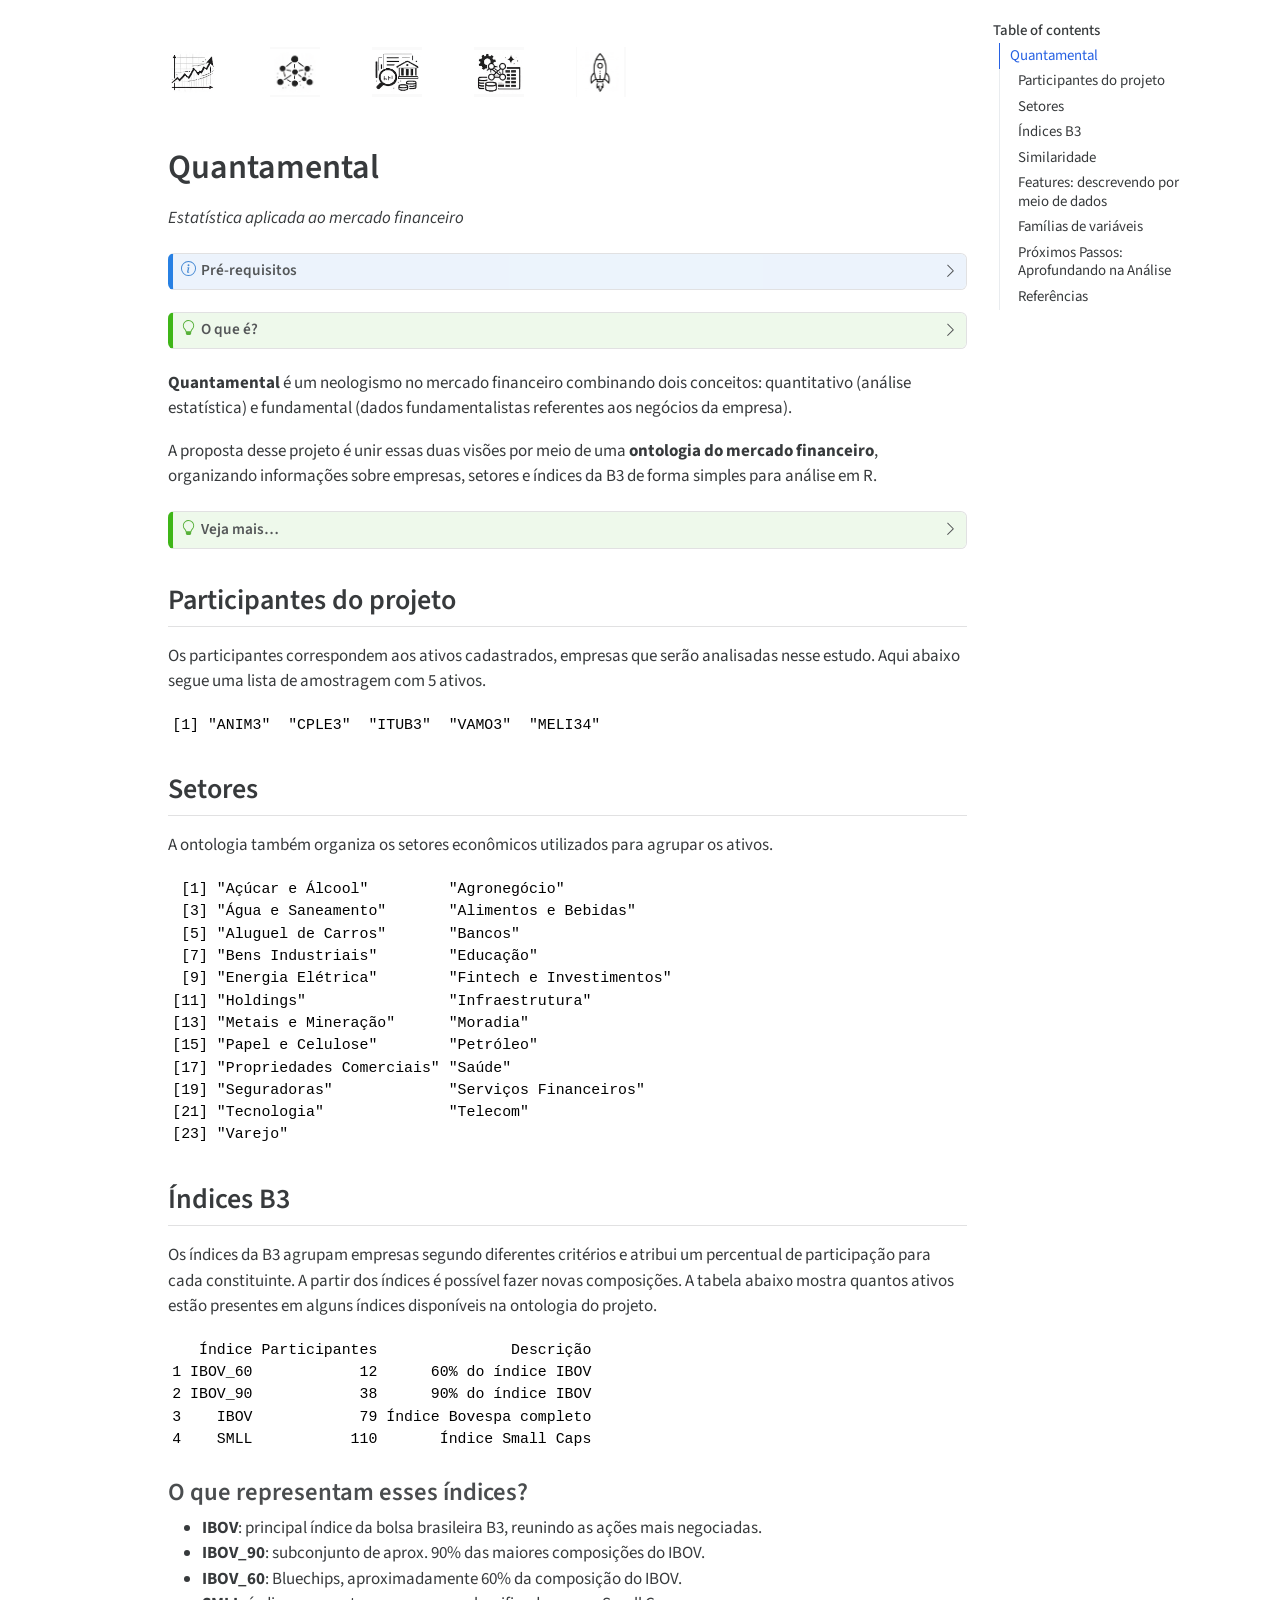
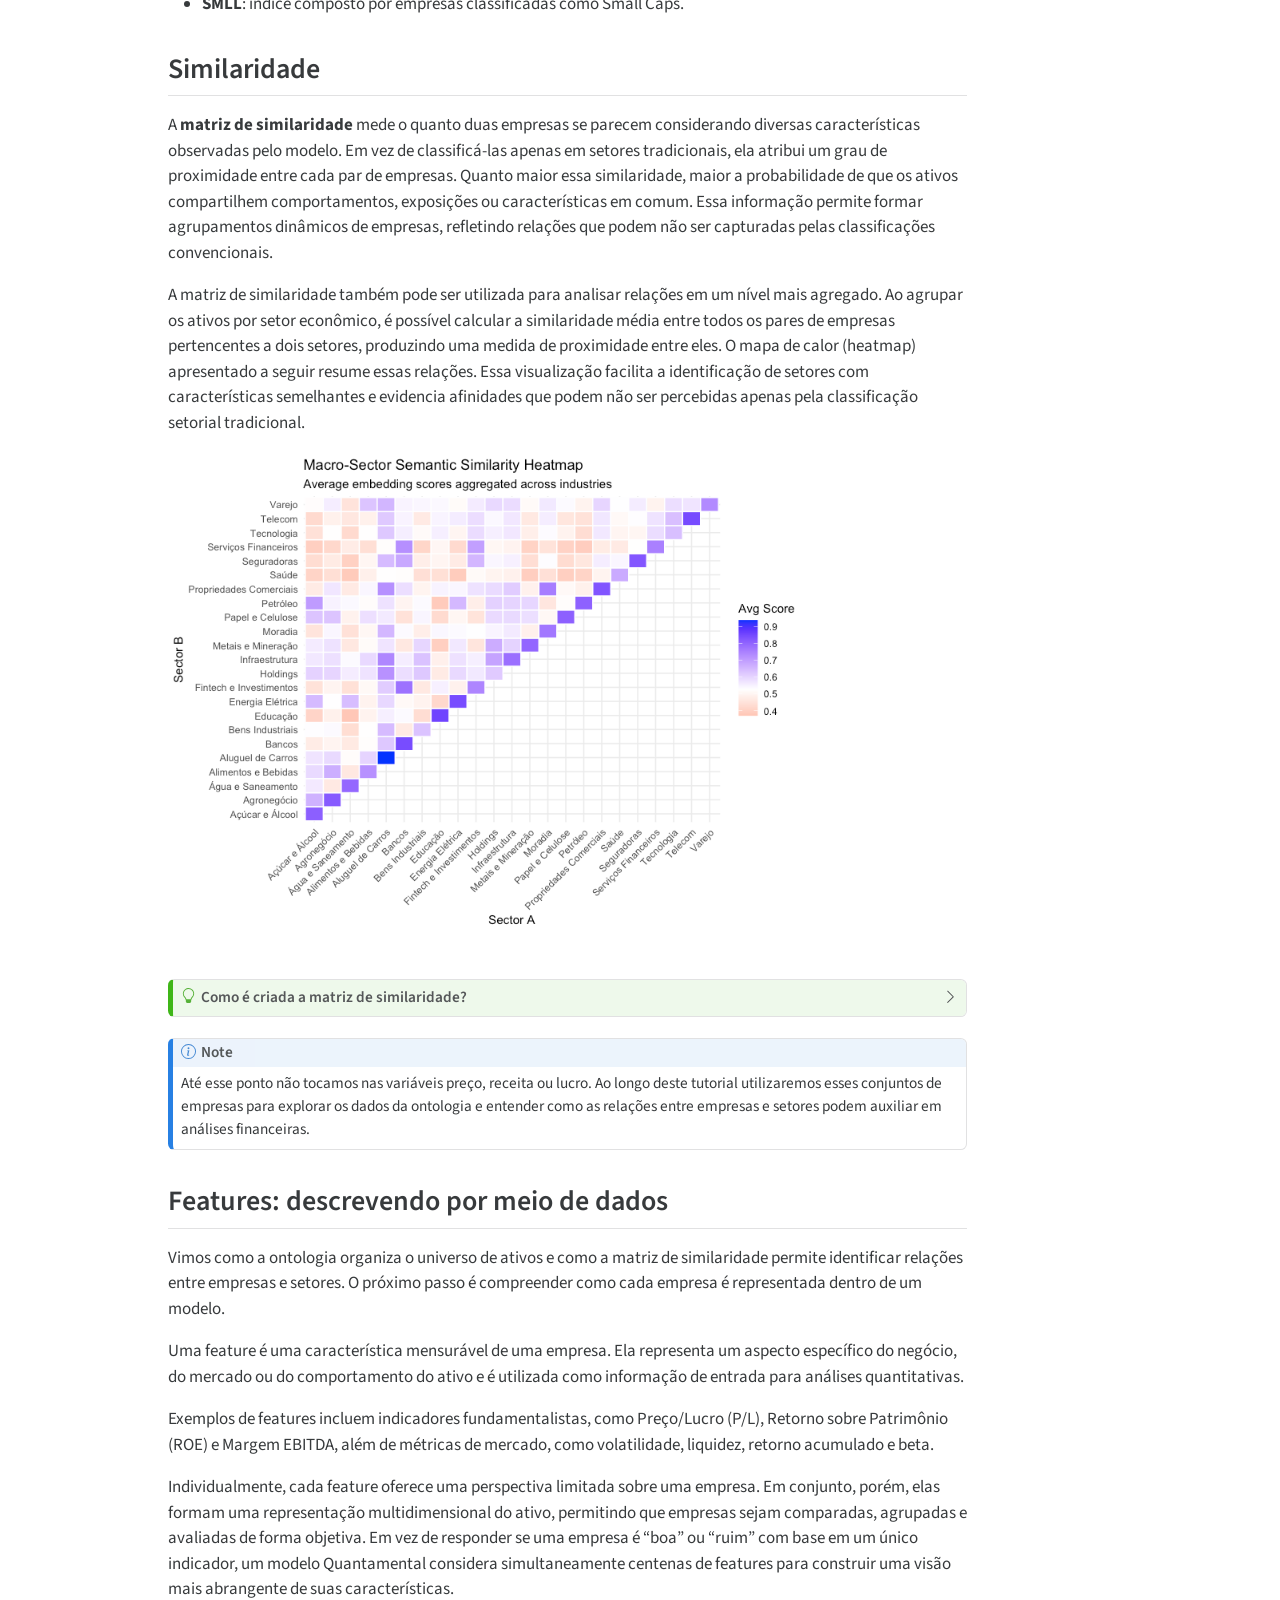
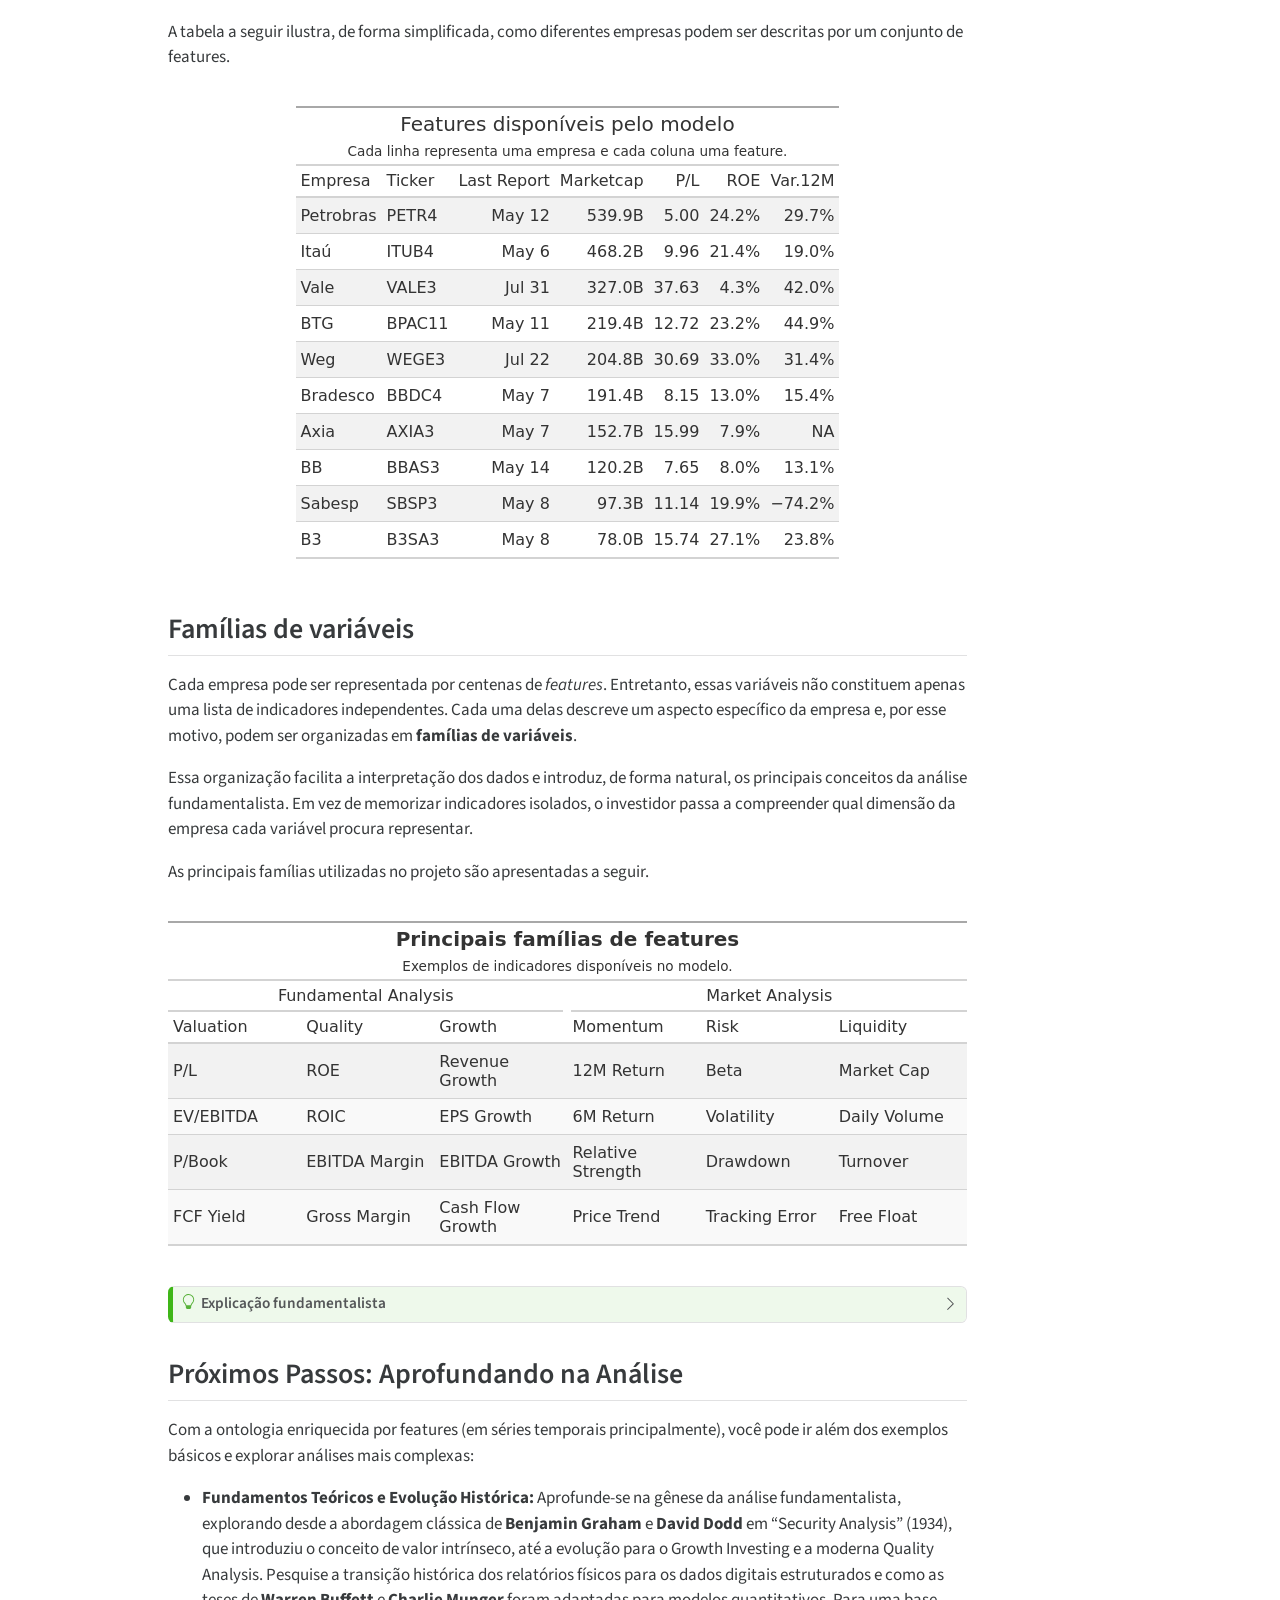
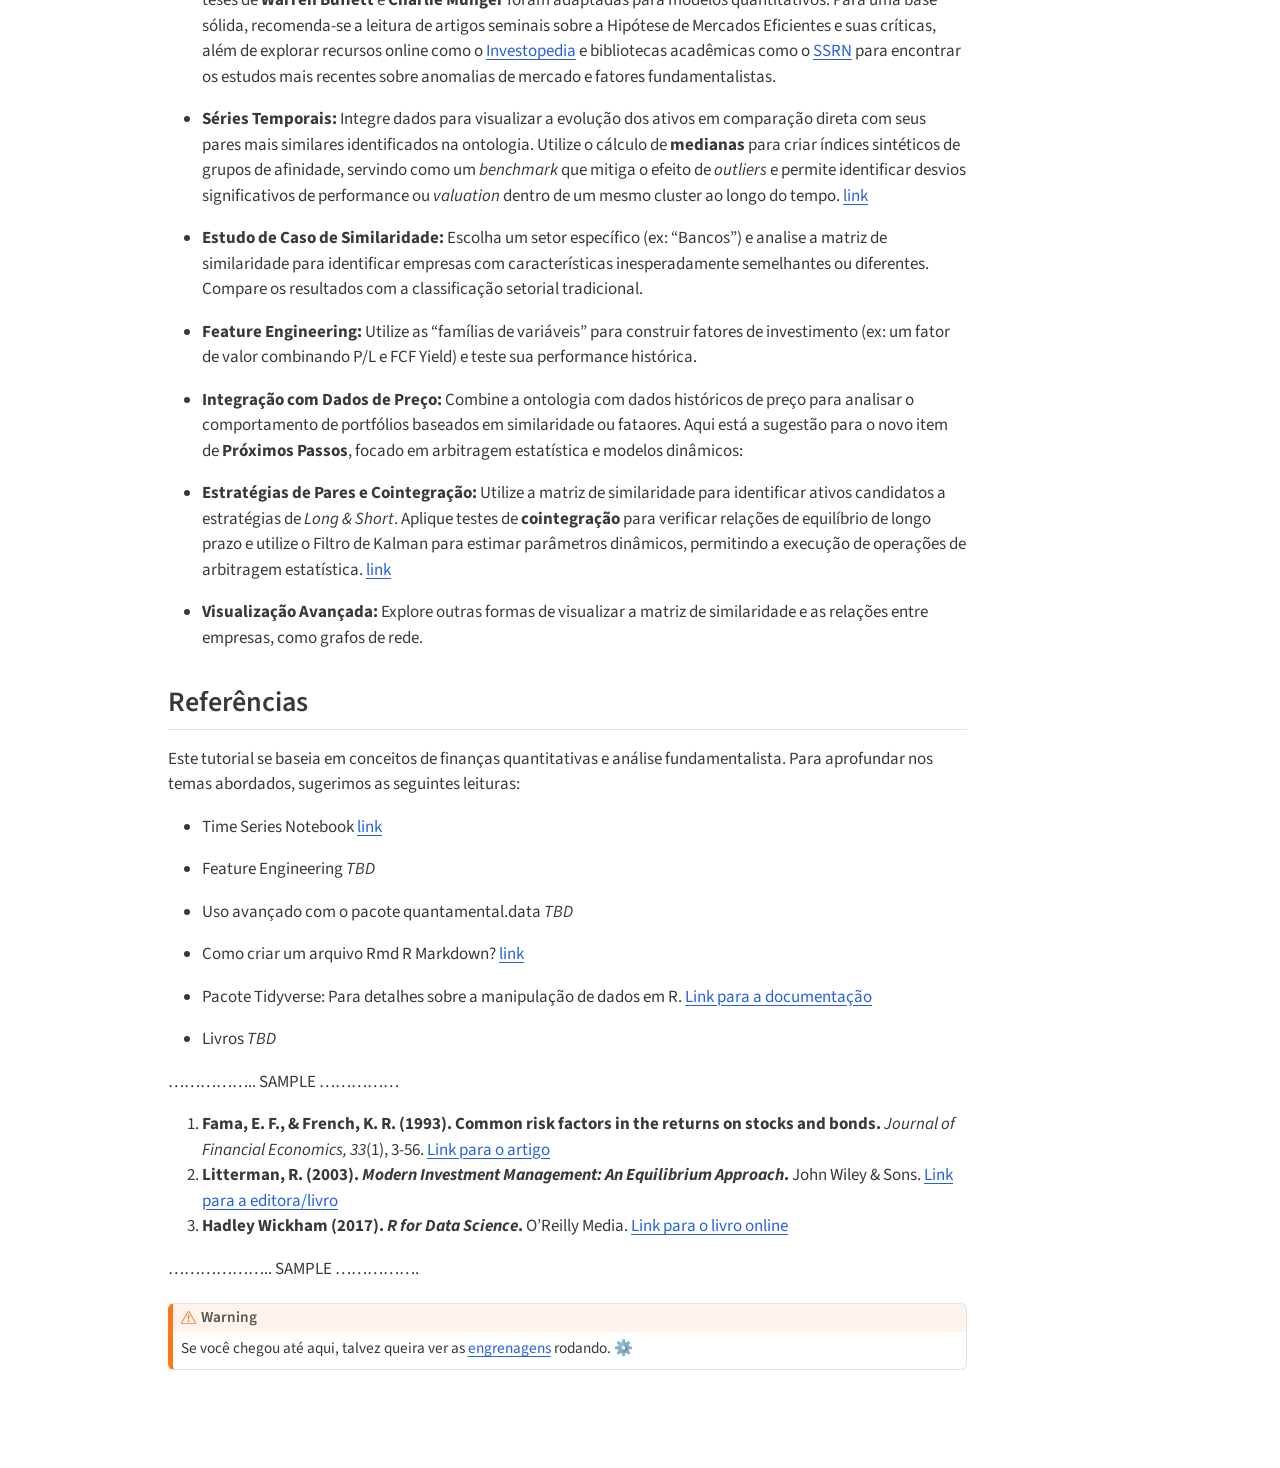
==== commit e1e1bdfb: "update" ====
--- a/docs/index.html
+++ b/docs/index.html
@@ -125,12 +125,12 @@
 </style>
 <div class="icon_menu">
 <p><a href="time_series.html"> <img src="png/icon_time_series.png"> </a></p>
-<p><a href="#similarity"> <img src="png/icon_similarity.png"> </a></p>
-<p><a href="#generic"> <img src="png/icon_generic.png"> </a></p>
-<p><a href="#generic"> <img src="png/icon_generic.png"> </a></p>
-<p><a href="#generic"> <img src="png/icon_generic.png"> </a></p>
-<p><a href="#generic"> <img src="png/icon_generic.png"> </a></p>
-<p><a href="#generic"> <img src="png/icon_generic.png"> </a></p>
+<p><a href="#similaridade"> <img src="png/icon_similarity.png"> </a></p>
+<!-- <a href=""> <img src="png/icon_generic.png"/> </a> -->
+<p><a href="#fundamentals"> <img src="png/icon_fundamentals.png"> </a></p>
+<p><a href="#features-descrevendo-por-meio-de-dados"> <img src="png/icon_features.png"> </a></p>
+<!-- <a href="#generic"> <img src="png/icon_generic.png"/> </a> -->
+<!-- <a href="#generic"> <img src="png/icon_generic.png"/> </a> -->
 <p><a href="coding.html"> <img src="png/icon_rocket.png"> </a></p>
 </div>
 <section id="quantamental" class="level1">
@@ -148,6 +148,15 @@
 </div>
 <div id="callout-1" class="callout-1-contents callout-collapse collapse">
 <div class="callout-body-container callout-body">
+<!-- Google Colab is a great tool for quick prototyping and reproducible setups, but it won't run continuously for 50 hours. -->
+<!-- On the free tier, Colab enforces strict session limits: -->
+<!-- * **Maximum Runtime:** Sessions are hard-capped at **12 hours max** before the virtual machine is recycled. -->
+<!-- * **Idle Timeout:** Inactivity (or closing the browser tab without an active keep-alive connection) will disconnect the session after **90 minutes**. -->
+<!-- * **Ephemeral Storage:** Any files or intermediate state stored on the Colab instance `/content` disk are erased once the runtime terminates. -->
+<!-- If you are planning a long-running calculation pipeline (like a multi-day or ~50-hour batch job), you'll need a different strategy: -->
+<!-- 1. **Local or Edge Hardware:** Run the code on dedicated local hardware (like a local server, desktop, or a throttled single-board computer) where you have full control over persistent runtime and power. -->
+<!-- 2. **Checkpointing via Google Drive:** If you do use Colab in chunks, mount Google Drive (`drive.mount('/content/drive')`) and save intermediate pipeline outputs so you can resume progress across multiple separate sessions. -->
+<!-- 3. **Cloud Instances:** Use a dedicated virtual machine on standard cloud providers (GCP, AWS, DigitalOcean) for uninterrupted background execution. -->
 <p>Explore e execute os códigos deste projeto via <a href="https://colab.research.google.com/">Google Colab</a> ou configurando seu próprio computador com as orientações abaixo. Mais do que um simples tutorial, esta documentação oferece o embasamento conceitual necessário para dominar a jornada quantamental.</p>
 <p>Instalar o R versão posterior a 4.5.2 <br> <a href="https://cran.r-project.org/bin/windows/base/" class="uri">https://cran.r-project.org/bin/windows/base/</a></p>
 <p>E a IDE RStudio <br> <a href="https://docs.posit.co/ide/user/#rstudio-ide-oss-downloads" class="uri">https://docs.posit.co/ide/user/#rstudio-ide-oss-downloads</a></p>
@@ -234,7 +243,7 @@
 <p>Os participantes correspondem aos ativos cadastrados, empresas que serão analisadas nesse estudo. Aqui abaixo segue uma lista de amostragem com 5 ativos.</p>
 <div class="cell">
 <div class="cell-output cell-output-stdout">
-<pre><code>[1] "AXIA3" "FRAS3" "LWSA3" "BBDC3" "CPFE3"</code></pre>
+<pre><code>[1] "ANIM3"  "CPLE3"  "ITUB3"  "VAMO3"  "MELI34"</code></pre>
 </div>
 </div>
 </section>
@@ -347,23 +356,23 @@
 <p>A tabela a seguir ilustra, de forma simplificada, como diferentes empresas podem ser descritas por um conjunto de features.</p>
 <div class="cell">
 <div class="cell-output-display">
-<div id="gqlwatzccp" style="padding-left:0px;padding-right:0px;padding-top:10px;padding-bottom:10px;overflow-x:auto;overflow-y:auto;width:auto;height:auto;">
-<style>#gqlwatzccp table {
+<div id="durgutwasd" style="padding-left:0px;padding-right:0px;padding-top:10px;padding-bottom:10px;overflow-x:auto;overflow-y:auto;width:auto;height:auto;">
+<style>#durgutwasd table {
   font-family: system-ui, 'Segoe UI', Roboto, Helvetica, Arial, sans-serif, 'Apple Color Emoji', 'Segoe UI Emoji', 'Segoe UI Symbol', 'Noto Color Emoji';
   -webkit-font-smoothing: antialiased;
   -moz-osx-font-smoothing: grayscale;
 }
 
-#gqlwatzccp thead, #gqlwatzccp tbody, #gqlwatzccp tfoot, #gqlwatzccp tr, #gqlwatzccp td, #gqlwatzccp th {
+#durgutwasd thead, #durgutwasd tbody, #durgutwasd tfoot, #durgutwasd tr, #durgutwasd td, #durgutwasd th {
   border-style: none;
 }
 
-#gqlwatzccp p {
+#durgutwasd p {
   margin: 0;
   padding: 0;
 }
 
-#gqlwatzccp .gt_table {
+#durgutwasd .gt_table {
   display: table;
   border-collapse: collapse;
   line-height: normal;
@@ -389,12 +398,12 @@
   border-left-color: #D3D3D3;
 }
 
-#gqlwatzccp .gt_caption {
+#durgutwasd .gt_caption {
   padding-top: 4px;
   padding-bottom: 4px;
 }
 
-#gqlwatzccp .gt_title {
+#durgutwasd .gt_title {
   color: #333333;
   font-size: 125%;
   font-weight: initial;
@@ -406,7 +415,7 @@
   border-bottom-width: 0;
 }
 
-#gqlwatzccp .gt_subtitle {
+#durgutwasd .gt_subtitle {
   color: #333333;
   font-size: 85%;
   font-weight: initial;
@@ -418,7 +427,7 @@
   border-top-width: 0;
 }
 
-#gqlwatzccp .gt_heading {
+#durgutwasd .gt_heading {
   background-color: #FFFFFF;
   text-align: center;
   border-bottom-color: #FFFFFF;
@@ -430,13 +439,13 @@
   border-right-color: #D3D3D3;
 }
 
-#gqlwatzccp .gt_bottom_border {
+#durgutwasd .gt_bottom_border {
   border-bottom-style: solid;
   border-bottom-width: 2px;
   border-bottom-color: #D3D3D3;
 }
 
-#gqlwatzccp .gt_col_headings {
+#durgutwasd .gt_col_headings {
   border-top-style: solid;
   border-top-width: 2px;
   border-top-color: #D3D3D3;
@@ -451,7 +460,7 @@
   border-right-color: #D3D3D3;
 }
 
-#gqlwatzccp .gt_col_heading {
+#durgutwasd .gt_col_heading {
   color: #333333;
   background-color: #FFFFFF;
   font-size: 100%;
@@ -471,7 +480,7 @@
   overflow-x: hidden;
 }
 
-#gqlwatzccp .gt_column_spanner_outer {
+#durgutwasd .gt_column_spanner_outer {
   color: #333333;
   background-color: #FFFFFF;
   font-size: 100%;
@@ -483,15 +492,15 @@
   padding-right: 4px;
 }
 
-#gqlwatzccp .gt_column_spanner_outer:first-child {
+#durgutwasd .gt_column_spanner_outer:first-child {
   padding-left: 0;
 }
 
-#gqlwatzccp .gt_column_spanner_outer:last-child {
+#durgutwasd .gt_column_spanner_outer:last-child {
   padding-right: 0;
 }
 
-#gqlwatzccp .gt_column_spanner {
+#durgutwasd .gt_column_spanner {
   border-bottom-style: solid;
   border-bottom-width: 2px;
   border-bottom-color: #D3D3D3;
@@ -503,11 +512,11 @@
   width: 100%;
 }
 
-#gqlwatzccp .gt_spanner_row {
+#durgutwasd .gt_spanner_row {
   border-bottom-style: hidden;
 }
 
-#gqlwatzccp .gt_group_heading {
+#durgutwasd .gt_group_heading {
   padding-top: 8px;
   padding-bottom: 8px;
   padding-left: 5px;
@@ -533,7 +542,7 @@
   text-align: left;
 }
 
-#gqlwatzccp .gt_empty_group_heading {
+#durgutwasd .gt_empty_group_heading {
   padding: 0.5px;
   color: #333333;
   background-color: #FFFFFF;
@@ -548,15 +557,15 @@
   vertical-align: middle;
 }
 
-#gqlwatzccp .gt_from_md > :first-child {
+#durgutwasd .gt_from_md > :first-child {
   margin-top: 0;
 }
 
-#gqlwatzccp .gt_from_md > :last-child {
+#durgutwasd .gt_from_md > :last-child {
   margin-bottom: 0;
 }
 
-#gqlwatzccp .gt_row {
+#durgutwasd .gt_row {
   padding-top: 8px;
   padding-bottom: 8px;
   padding-left: 5px;
@@ -575,7 +584,7 @@
   overflow-x: hidden;
 }
 
-#gqlwatzccp .gt_stub {
+#durgutwasd .gt_stub {
   color: #333333;
   background-color: #FFFFFF;
   font-size: 100%;
@@ -588,7 +597,7 @@
   padding-right: 5px;
 }
 
-#gqlwatzccp .gt_stub_row_group {
+#durgutwasd .gt_stub_row_group {
   color: #333333;
   background-color: #FFFFFF;
   font-size: 100%;
@@ -602,15 +611,15 @@
   vertical-align: top;
 }
 
-#gqlwatzccp .gt_row_group_first td {
+#durgutwasd .gt_row_group_first td {
   border-top-width: 2px;
 }
 
-#gqlwatzccp .gt_row_group_first th {
+#durgutwasd .gt_row_group_first th {
   border-top-width: 2px;
 }
 
-#gqlwatzccp .gt_summary_row {
+#durgutwasd .gt_summary_row {
   color: #333333;
   background-color: #FFFFFF;
   text-transform: inherit;
@@ -620,16 +629,16 @@
   padding-right: 5px;
 }
 
-#gqlwatzccp .gt_first_summary_row {
+#durgutwasd .gt_first_summary_row {
   border-top-style: solid;
   border-top-color: #D3D3D3;
 }
 
-#gqlwatzccp .gt_first_summary_row.thick {
+#durgutwasd .gt_first_summary_row.thick {
   border-top-width: 2px;
 }
 
-#gqlwatzccp .gt_last_summary_row {
+#durgutwasd .gt_last_summary_row {
   padding-top: 8px;
   padding-bottom: 8px;
   padding-left: 5px;
@@ -639,7 +648,7 @@
   border-bottom-color: #D3D3D3;
 }
 
-#gqlwatzccp .gt_grand_summary_row {
+#durgutwasd .gt_grand_summary_row {
   color: #333333;
   background-color: #FFFFFF;
   text-transform: inherit;
@@ -649,7 +658,7 @@
   padding-right: 5px;
 }
 
-#gqlwatzccp .gt_first_grand_summary_row {
+#durgutwasd .gt_first_grand_summary_row {
   padding-top: 8px;
   padding-bottom: 8px;
   padding-left: 5px;
@@ -659,7 +668,7 @@
   border-top-color: #D3D3D3;
 }
 
-#gqlwatzccp .gt_last_grand_summary_row_top {
+#durgutwasd .gt_last_grand_summary_row_top {
   padding-top: 8px;
   padding-bottom: 8px;
   padding-left: 5px;
@@ -669,11 +678,11 @@
   border-bottom-color: #D3D3D3;
 }
 
-#gqlwatzccp .gt_striped {
+#durgutwasd .gt_striped {
   background-color: rgba(128, 128, 128, 0.05);
 }
 
-#gqlwatzccp .gt_table_body {
+#durgutwasd .gt_table_body {
   border-top-style: solid;
   border-top-width: 2px;
   border-top-color: #D3D3D3;
@@ -682,7 +691,7 @@
   border-bottom-color: #D3D3D3;
 }
 
-#gqlwatzccp .gt_footnotes {
+#durgutwasd .gt_footnotes {
   color: #333333;
   background-color: #FFFFFF;
   border-bottom-style: none;
@@ -696,7 +705,7 @@
   border-right-color: #D3D3D3;
 }
 
-#gqlwatzccp .gt_footnote {
+#durgutwasd .gt_footnote {
   margin: 0px;
   font-size: 90%;
   padding-top: 4px;
@@ -705,7 +714,7 @@
   padding-right: 5px;
 }
 
-#gqlwatzccp .gt_sourcenotes {
+#durgutwasd .gt_sourcenotes {
   color: #333333;
   background-color: #FFFFFF;
   border-bottom-style: none;
@@ -719,7 +728,7 @@
   border-right-color: #D3D3D3;
 }
 
-#gqlwatzccp .gt_sourcenote {
+#durgutwasd .gt_sourcenote {
   font-size: 90%;
   padding-top: 4px;
   padding-bottom: 4px;
@@ -727,72 +736,72 @@
   padding-right: 5px;
 }
 
-#gqlwatzccp .gt_left {
+#durgutwasd .gt_left {
   text-align: left;
 }
 
-#gqlwatzccp .gt_center {
+#durgutwasd .gt_center {
   text-align: center;
 }
 
-#gqlwatzccp .gt_right {
+#durgutwasd .gt_right {
   text-align: right;
   font-variant-numeric: tabular-nums;
 }
 
-#gqlwatzccp .gt_font_normal {
+#durgutwasd .gt_font_normal {
   font-weight: normal;
 }
 
-#gqlwatzccp .gt_font_bold {
+#durgutwasd .gt_font_bold {
   font-weight: bold;
 }
 
-#gqlwatzccp .gt_font_italic {
+#durgutwasd .gt_font_italic {
   font-style: italic;
 }
 
-#gqlwatzccp .gt_super {
+#durgutwasd .gt_super {
   font-size: 65%;
 }
 
-#gqlwatzccp .gt_footnote_marks {
+#durgutwasd .gt_footnote_marks {
   font-size: 75%;
   vertical-align: 0.4em;
   position: initial;
 }
 
-#gqlwatzccp .gt_asterisk {
+#durgutwasd .gt_asterisk {
   font-size: 100%;
   vertical-align: 0;
 }
 
-#gqlwatzccp .gt_indent_1 {
+#durgutwasd .gt_indent_1 {
   text-indent: 5px;
 }
 
-#gqlwatzccp .gt_indent_2 {
+#durgutwasd .gt_indent_2 {
   text-indent: 10px;
 }
 
-#gqlwatzccp .gt_indent_3 {
+#durgutwasd .gt_indent_3 {
   text-indent: 15px;
 }
 
-#gqlwatzccp .gt_indent_4 {
+#durgutwasd .gt_indent_4 {
   text-indent: 20px;
 }
 
-#gqlwatzccp .gt_indent_5 {
+#durgutwasd .gt_indent_5 {
   text-indent: 25px;
 }
 
-#gqlwatzccp .katex-display {
+#durgutwasd .katex-display {
   display: inline-flex !important;
   margin-bottom: 0.75em !important;
 }
 
-#gqlwatzccp div.Reactable > div.rt-table > div.rt-thead > div.rt-tr.rt-tr-group-header > div.rt-th-group:after {
+#durgutwasd div.Reactable > div.rt-table > div.rt-thead > div.rt-tr.rt-tr-group-header > div.rt-th-group:after {
   height: 0px !important;
 }
 </style>
@@ -920,23 +929,23 @@
 <p>As principais famílias utilizadas no projeto são apresentadas a seguir.</p>
 <div class="cell">
 <div class="cell-output-display">
-<div id="mtngnvcumw" style="padding-left:0px;padding-right:0px;padding-top:10px;padding-bottom:10px;overflow-x:auto;overflow-y:auto;width:auto;height:auto;">
-<style>#mtngnvcumw table {
+<div id="yvzxckuwse" style="padding-left:0px;padding-right:0px;padding-top:10px;padding-bottom:10px;overflow-x:auto;overflow-y:auto;width:auto;height:auto;">
+<style>#yvzxckuwse table {
   font-family: system-ui, 'Segoe UI', Roboto, Helvetica, Arial, sans-serif, 'Apple Color Emoji', 'Segoe UI Emoji', 'Segoe UI Symbol', 'Noto Color Emoji';
   -webkit-font-smoothing: antialiased;
   -moz-osx-font-smoothing: grayscale;
 }
 
-#mtngnvcumw thead, #mtngnvcumw tbody, #mtngnvcumw tfoot, #mtngnvcumw tr, #mtngnvcumw td, #mtngnvcumw th {
+#yvzxckuwse thead, #yvzxckuwse tbody, #yvzxckuwse tfoot, #yvzxckuwse tr, #yvzxckuwse td, #yvzxckuwse th {
   border-style: none;
 }
 
-#mtngnvcumw p {
+#yvzxckuwse p {
   margin: 0;
   padding: 0;
 }
 
-#mtngnvcumw .gt_table {
+#yvzxckuwse .gt_table {
   display: table;
   border-collapse: collapse;
   line-height: normal;
@@ -962,12 +971,12 @@
   border-left-color: #D3D3D3;
 }
 
-#mtngnvcumw .gt_caption {
+#yvzxckuwse .gt_caption {
   padding-top: 4px;
   padding-bottom: 4px;
 }
 
-#mtngnvcumw .gt_title {
+#yvzxckuwse .gt_title {
   color: #333333;
   font-size: 125%;
   font-weight: initial;
@@ -979,7 +988,7 @@
   border-bottom-width: 0;
 }
 
-#mtngnvcumw .gt_subtitle {
+#yvzxckuwse .gt_subtitle {
   color: #333333;
   font-size: 85%;
   font-weight: initial;
@@ -991,7 +1000,7 @@
   border-top-width: 0;
 }
 
-#mtngnvcumw .gt_heading {
+#yvzxckuwse .gt_heading {
   background-color: #FFFFFF;
   text-align: center;
   border-bottom-color: #FFFFFF;
@@ -1003,13 +1012,13 @@
   border-right-color: #D3D3D3;
 }
 
-#mtngnvcumw .gt_bottom_border {
+#yvzxckuwse .gt_bottom_border {
   border-bottom-style: solid;
   border-bottom-width: 2px;
   border-bottom-color: #D3D3D3;
 }
 
-#mtngnvcumw .gt_col_headings {
+#yvzxckuwse .gt_col_headings {
   border-top-style: solid;
   border-top-width: 2px;
   border-top-color: #D3D3D3;
@@ -1024,7 +1033,7 @@
   border-right-color: #D3D3D3;
 }
 
-#mtngnvcumw .gt_col_heading {
+#yvzxckuwse .gt_col_heading {
   color: #333333;
   background-color: #FFFFFF;
   font-size: 100%;
@@ -1044,7 +1053,7 @@
   overflow-x: hidden;
 }
 
-#mtngnvcumw .gt_column_spanner_outer {
+#yvzxckuwse .gt_column_spanner_outer {
   color: #333333;
   background-color: #FFFFFF;
   font-size: 100%;
@@ -1056,15 +1065,15 @@
   padding-right: 4px;
 }
 
-#mtngnvcumw .gt_column_spanner_outer:first-child {
+#yvzxckuwse .gt_column_spanner_outer:first-child {
   padding-left: 0;
 }
 
-#mtngnvcumw .gt_column_spanner_outer:last-child {
+#yvzxckuwse .gt_column_spanner_outer:last-child {
   padding-right: 0;
 }
 
-#mtngnvcumw .gt_column_spanner {
+#yvzxckuwse .gt_column_spanner {
   border-bottom-style: solid;
   border-bottom-width: 2px;
   border-bottom-color: #D3D3D3;
@@ -1076,11 +1085,11 @@
   width: 100%;
 }
 
-#mtngnvcumw .gt_spanner_row {
+#yvzxckuwse .gt_spanner_row {
   border-bottom-style: hidden;
 }
 
-#mtngnvcumw .gt_group_heading {
+#yvzxckuwse .gt_group_heading {
   padding-top: 8px;
   padding-bottom: 8px;
   padding-left: 5px;
@@ -1106,7 +1115,7 @@
   text-align: left;
 }
 
-#mtngnvcumw .gt_empty_group_heading {
+#yvzxckuwse .gt_empty_group_heading {
   padding: 0.5px;
   color: #333333;
   background-color: #FFFFFF;
@@ -1121,15 +1130,15 @@
   vertical-align: middle;
 }
 
-#mtngnvcumw .gt_from_md > :first-child {
+#yvzxckuwse .gt_from_md > :first-child {
   margin-top: 0;
 }
 
-#mtngnvcumw .gt_from_md > :last-child {
+#yvzxckuwse .gt_from_md > :last-child {
   margin-bottom: 0;
 }
 
-#mtngnvcumw .gt_row {
+#yvzxckuwse .gt_row {
   padding-top: 8px;
   padding-bottom: 8px;
   padding-left: 5px;
@@ -1148,7 +1157,7 @@
   overflow-x: hidden;
 }
 
-#mtngnvcumw .gt_stub {
+#yvzxckuwse .gt_stub {
   color: #333333;
   background-color: #FFFFFF;
   font-size: 100%;
@@ -1161,7 +1170,7 @@
   padding-right: 5px;
 }
 
-#mtngnvcumw .gt_stub_row_group {
+#yvzxckuwse .gt_stub_row_group {
   color: #333333;
   background-color: #FFFFFF;
   font-size: 100%;
@@ -1175,15 +1184,15 @@
   vertical-align: top;
 }
 
-#mtngnvcumw .gt_row_group_first td {
+#yvzxckuwse .gt_row_group_first td {
   border-top-width: 2px;
 }
 
-#mtngnvcumw .gt_row_group_first th {
+#yvzxckuwse .gt_row_group_first th {
   border-top-width: 2px;
 }
 
-#mtngnvcumw .gt_summary_row {
+#yvzxckuwse .gt_summary_row {
   color: #333333;
   background-color: #FFFFFF;
   text-transform: inherit;
@@ -1193,16 +1202,16 @@
   padding-right: 5px;
 }
 
-#mtngnvcumw .gt_first_summary_row {
+#yvzxckuwse .gt_first_summary_row {
   border-top-style: solid;
   border-top-color: #D3D3D3;
 }
 
-#mtngnvcumw .gt_first_summary_row.thick {
+#yvzxckuwse .gt_first_summary_row.thick {
   border-top-width: 2px;
 }
 
-#mtngnvcumw .gt_last_summary_row {
+#yvzxckuwse .gt_last_summary_row {
   padding-top: 8px;
   padding-bottom: 8px;
   padding-left: 5px;
@@ -1212,7 +1221,7 @@
   border-bottom-color: #D3D3D3;
 }
 
-#mtngnvcumw .gt_grand_summary_row {
+#yvzxckuwse .gt_grand_summary_row {
   color: #333333;
   background-color: #FFFFFF;
   text-transform: inherit;
@@ -1222,7 +1231,7 @@
   padding-right: 5px;
 }
 
-#mtngnvcumw .gt_first_grand_summary_row {
+#yvzxckuwse .gt_first_grand_summary_row {
   padding-top: 8px;
   padding-bottom: 8px;
   padding-left: 5px;
@@ -1232,7 +1241,7 @@
   border-top-color: #D3D3D3;
 }
 
-#mtngnvcumw .gt_last_grand_summary_row_top {
+#yvzxckuwse .gt_last_grand_summary_row_top {
   padding-top: 8px;
   padding-bottom: 8px;
   padding-left: 5px;
@@ -1242,11 +1251,11 @@
   border-bottom-color: #D3D3D3;
 }
 
-#mtngnvcumw .gt_striped {
+#yvzxckuwse .gt_striped {
   background-color: rgba(128, 128, 128, 0.05);
 }
 
-#mtngnvcumw .gt_table_body {
+#yvzxckuwse .gt_table_body {
   border-top-style: solid;
   border-top-width: 2px;
   border-top-color: #D3D3D3;
@@ -1255,7 +1264,7 @@
   border-bottom-color: #D3D3D3;
 }
 
-#mtngnvcumw .gt_footnotes {
+#yvzxckuwse .gt_footnotes {
   color: #333333;
   background-color: #FFFFFF;
   border-bottom-style: none;
@@ -1269,7 +1278,7 @@
   border-right-color: #D3D3D3;
 }
 
-#mtngnvcumw .gt_footnote {
+#yvzxckuwse .gt_footnote {
   margin: 0px;
   font-size: 90%;
   padding-top: 4px;
@@ -1278,7 +1287,7 @@
   padding-right: 5px;
 }
 
-#mtngnvcumw .gt_sourcenotes {
+#yvzxckuwse .gt_sourcenotes {
   color: #333333;
   background-color: #FFFFFF;
   border-bottom-style: none;
@@ -1292,7 +1301,7 @@
   border-right-color: #D3D3D3;
 }
 
-#mtngnvcumw .gt_sourcenote {
+#yvzxckuwse .gt_sourcenote {
   font-size: 90%;
   padding-top: 4px;
   padding-bottom: 4px;
@@ -1300,72 +1309,72 @@
   padding-right: 5px;
 }
 
-#mtngnvcumw .gt_left {
+#yvzxckuwse .gt_left {
   text-align: left;
 }
 
-#mtngnvcumw .gt_center {
+#yvzxckuwse .gt_center {
   text-align: center;
 }
 
-#mtngnvcumw .gt_right {
+#yvzxckuwse .gt_right {
   text-align: right;
   font-variant-numeric: tabular-nums;
 }
 
-#mtngnvcumw .gt_font_normal {
+#yvzxckuwse .gt_font_normal {
   font-weight: normal;
 }
 
-#mtngnvcumw .gt_font_bold {
+#yvzxckuwse .gt_font_bold {
   font-weight: bold;
 }
 
-#mtngnvcumw .gt_font_italic {
+#yvzxckuwse .gt_font_italic {
   font-style: italic;
 }
 
-#mtngnvcumw .gt_super {
+#yvzxckuwse .gt_super {
   font-size: 65%;
 }
 
-#mtngnvcumw .gt_footnote_marks {
+#yvzxckuwse .gt_footnote_marks {
   font-size: 75%;
   vertical-align: 0.4em;
   position: initial;
 }
 
-#mtngnvcumw .gt_asterisk {
+#yvzxckuwse .gt_asterisk {
   font-size: 100%;
   vertical-align: 0;
 }
 
-#mtngnvcumw .gt_indent_1 {
+#yvzxckuwse .gt_indent_1 {
   text-indent: 5px;
 }
 
-#mtngnvcumw .gt_indent_2 {
+#yvzxckuwse .gt_indent_2 {
   text-indent: 10px;
 }
 
-#mtngnvcumw .gt_indent_3 {
+#yvzxckuwse .gt_indent_3 {
   text-indent: 15px;
 }
 
-#mtngnvcumw .gt_indent_4 {
+#yvzxckuwse .gt_indent_4 {
   text-indent: 20px;
 }
 
-#mtngnvcumw .gt_indent_5 {
+#yvzxckuwse .gt_indent_5 {
   text-indent: 25px;
 }
 
-#mtngnvcumw .katex-display {
+#yvzxckuwse .katex-display {
   display: inline-flex !important;
   margin-bottom: 0.75em !important;
 }
 
-#mtngnvcumw div.Reactable > div.rt-table > div.rt-thead > div.rt-tr.rt-tr-group-header > div.rt-th-group:after {
+#yvzxckuwse div.Reactable > div.rt-table > div.rt-thead > div.rt-tr.rt-tr-group-header > div.rt-th-group:after {
   height: 0px !important;
 }
 </style>
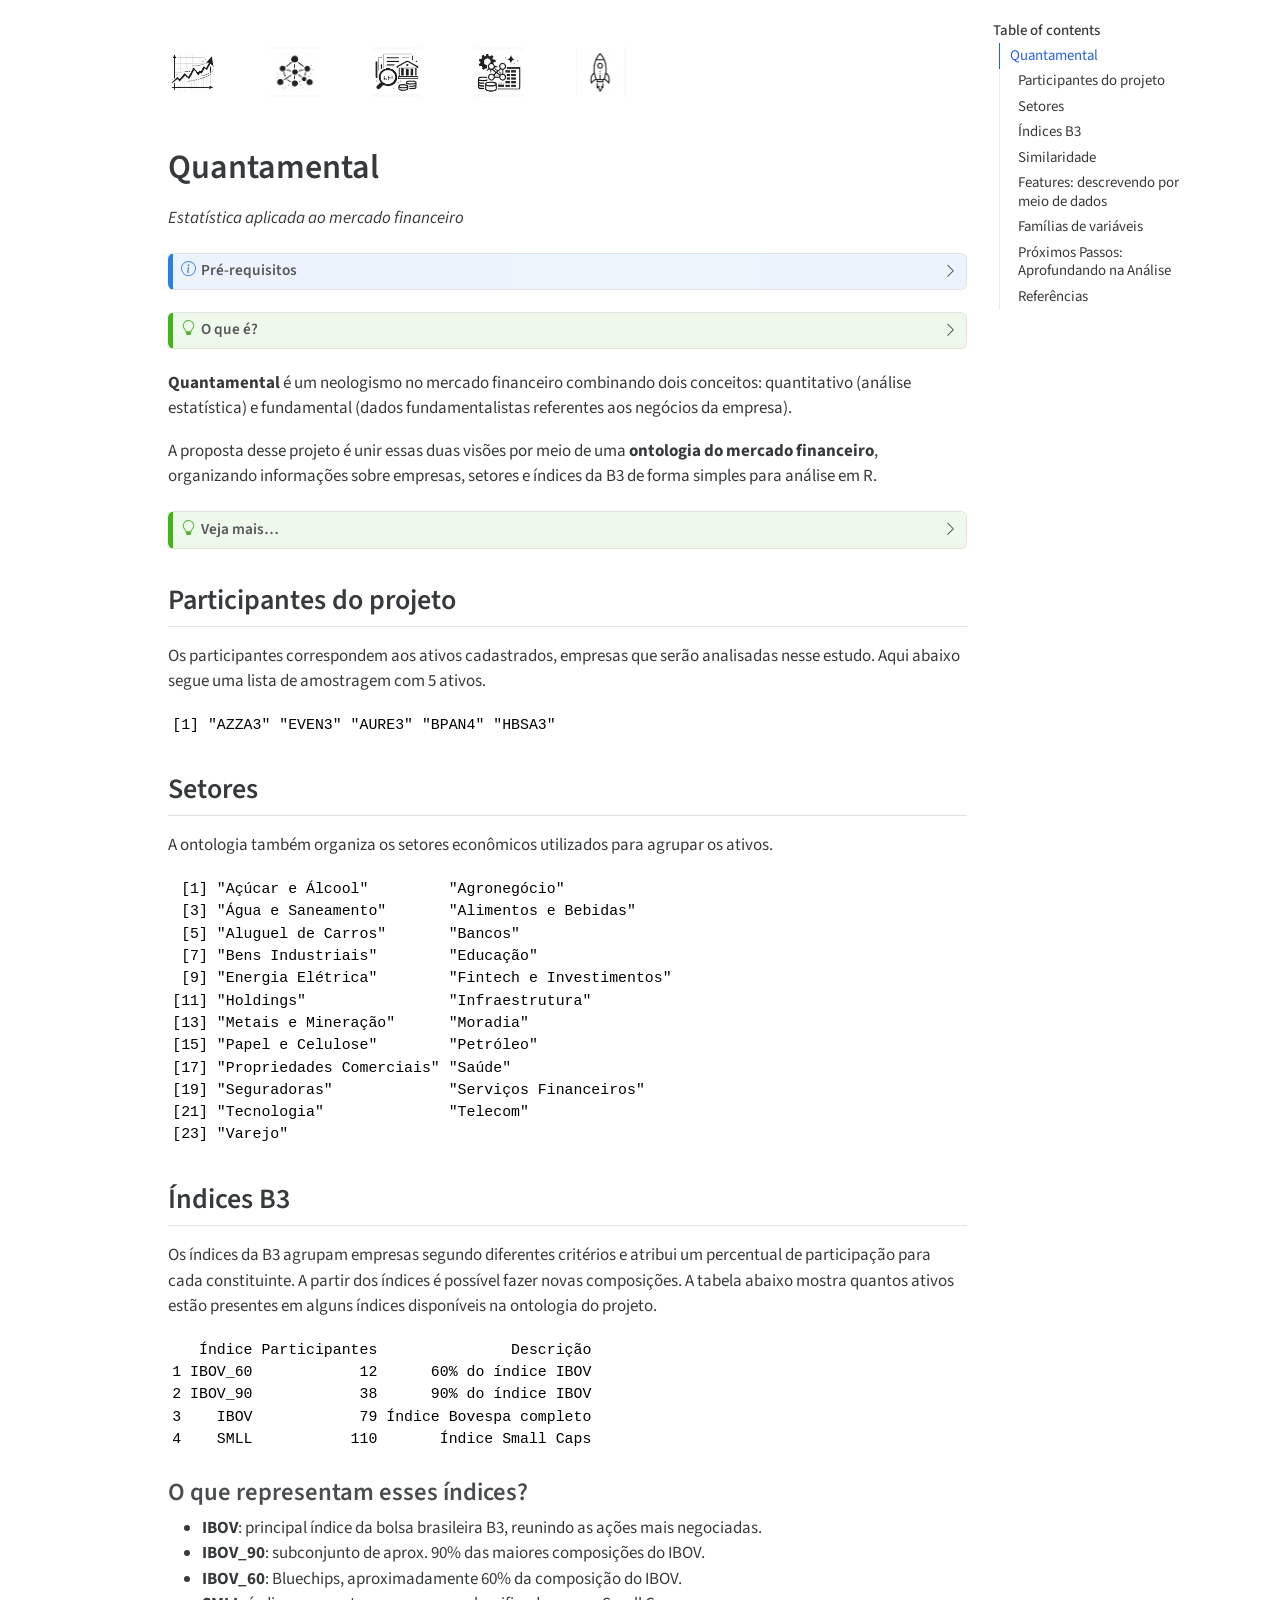
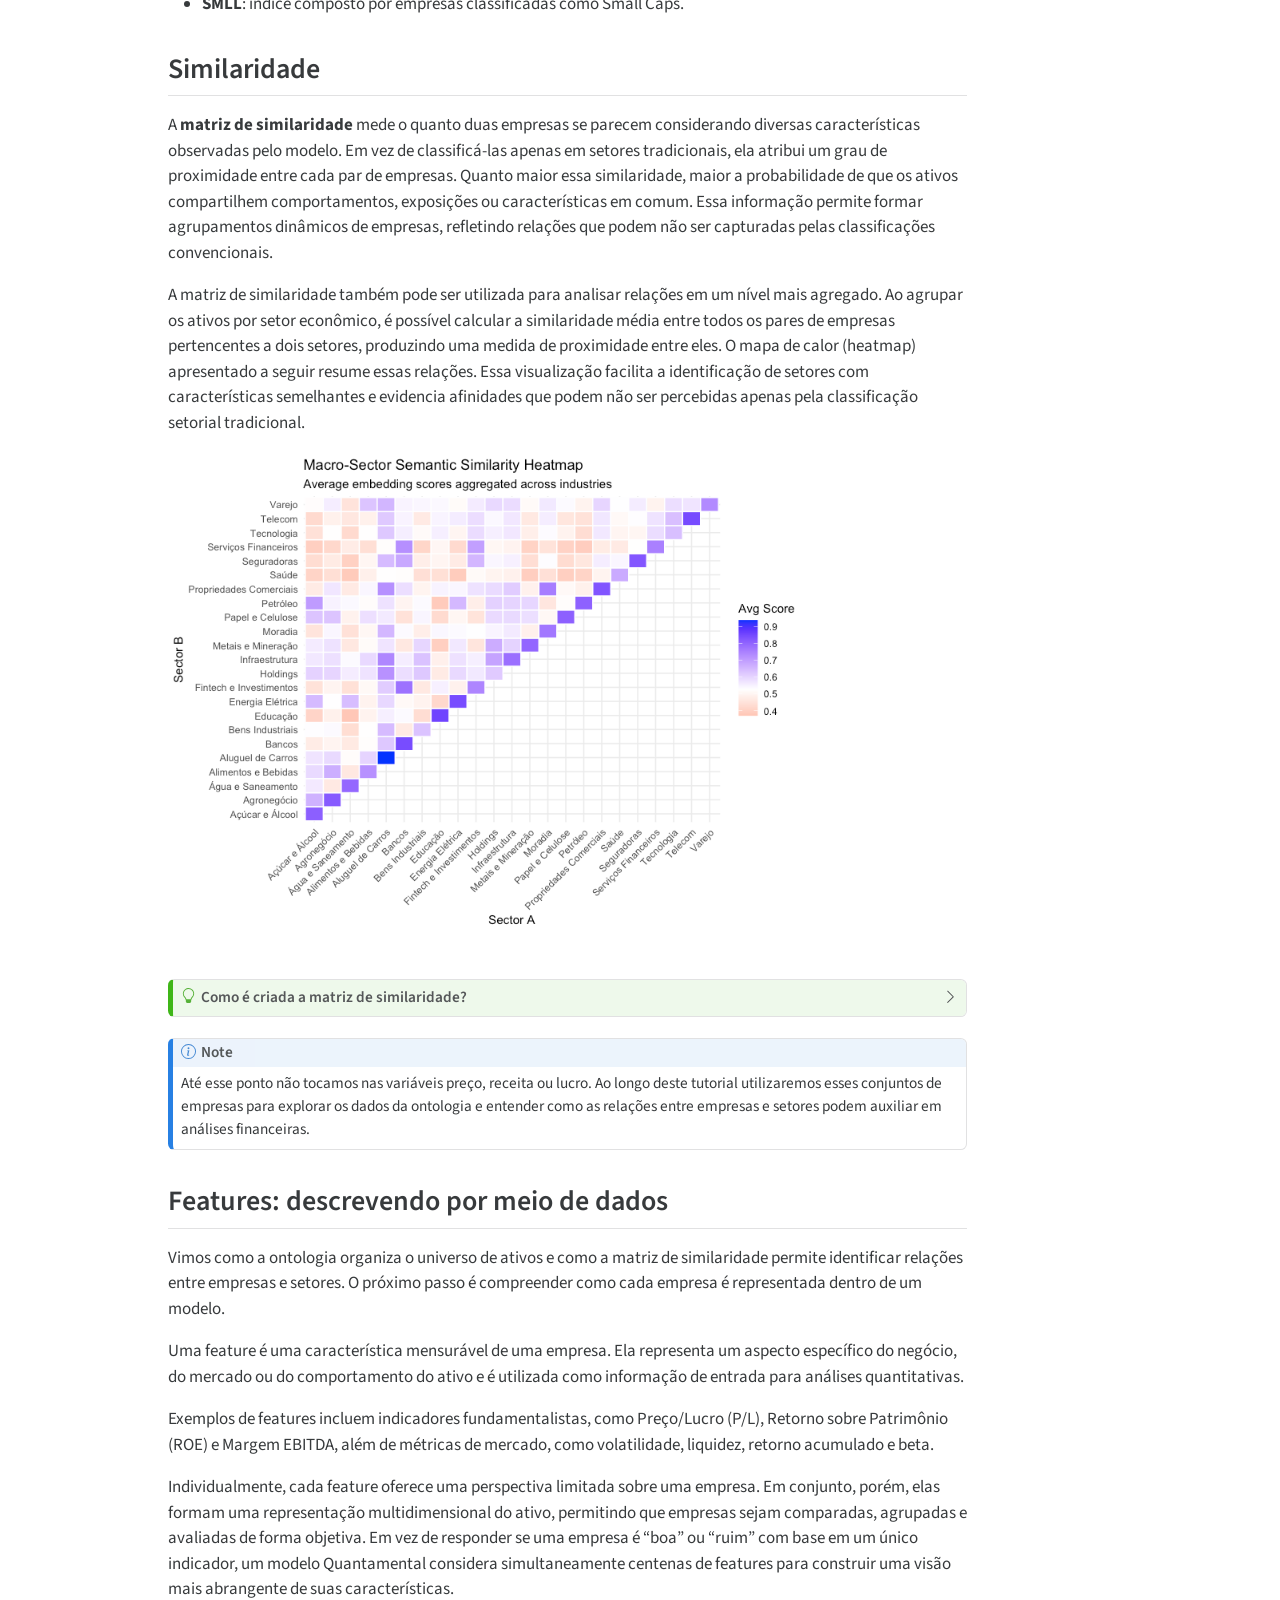
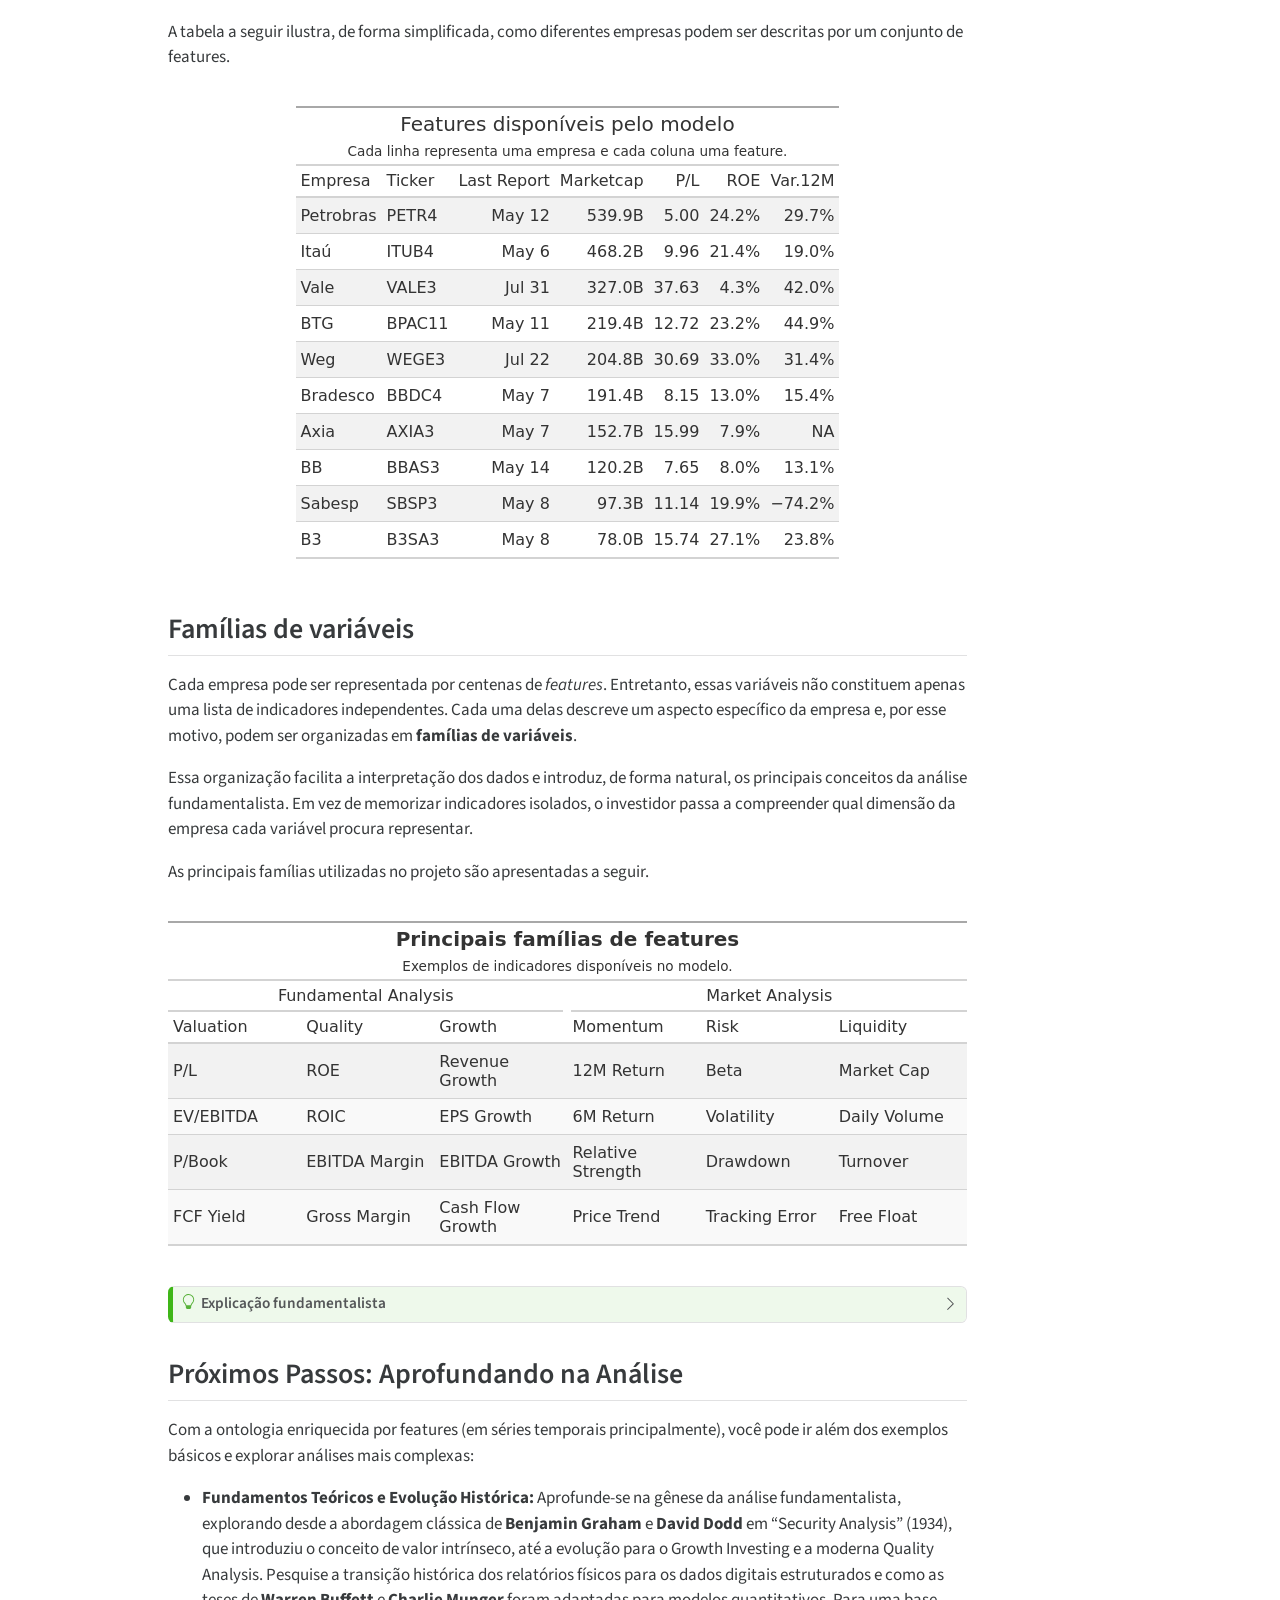
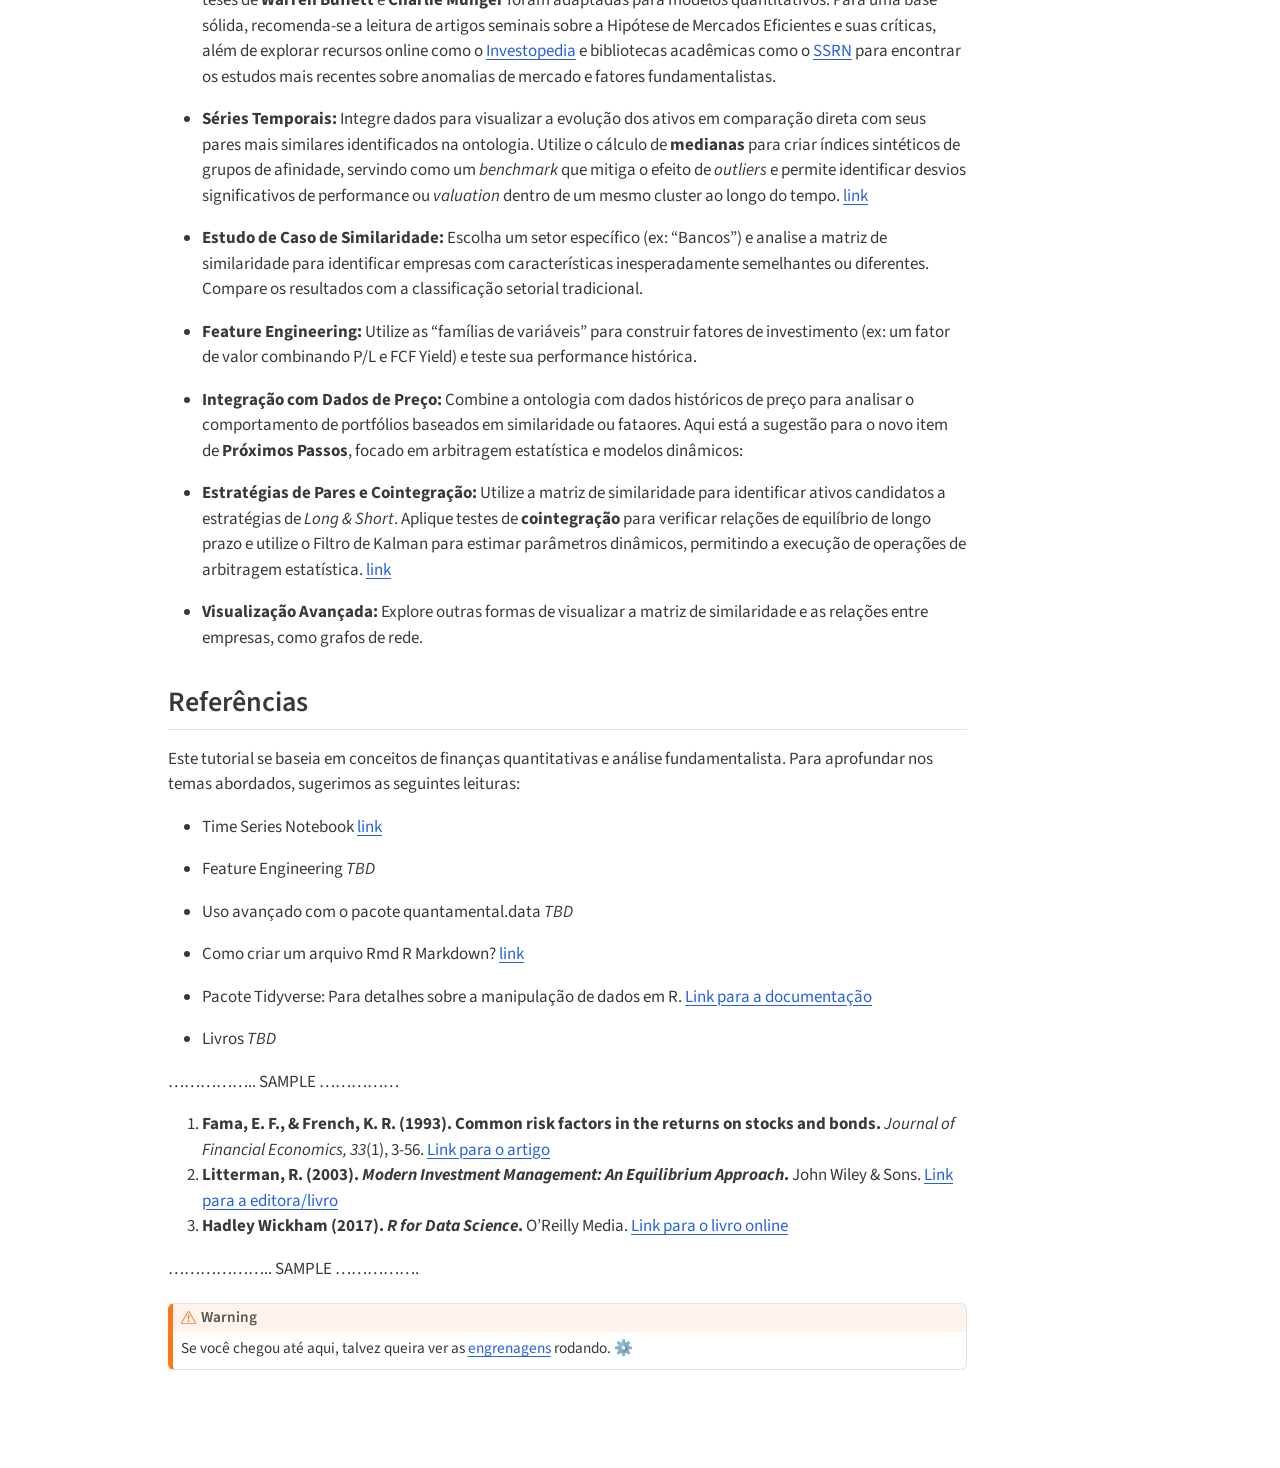
==== commit 1295193d: "update" ====
--- a/docs/index.html
+++ b/docs/index.html
@@ -2,7 +2,7 @@
 <html xmlns="http://www.w3.org/1999/xhtml" lang="en" xml:lang="en"><head>
 
 <meta charset="utf-8">
-<meta name="generator" content="quarto-1.9.38">
+<meta name="generator" content="quarto-1.10.18">
 
 <meta name="viewport" content="width=device-width, initial-scale=1.0, user-scalable=yes">
 
@@ -12,10 +12,13 @@
 /* Default styles provided by pandoc.
 ** See https://pandoc.org/MANUAL.html#variables-for-html for config info.
 */
-code{white-space: pre-wrap;}
 span.smallcaps{font-variant: small-caps;}
-div.columns{display: flex; gap: min(4vw, 1.5em);}
-div.column{flex: auto; overflow-x: auto;}
+div.columns{display: flex; gap: 1.5em;}
+div.column{flex: auto;}
+@media screen {
+div.columns{gap: min(4vw, 1.5em);}
+div.column{overflow-x: auto;}
+}
 div.hanging-indent{margin-left: 1.5em; text-indent: -1.5em;}
 ul.task-list{list-style: none;}
 ul.task-list li input[type="checkbox"] {
@@ -68,10 +71,10 @@
 <script src="index_files/libs/quarto-html/tippy.umd.min.js"></script>
 <script src="index_files/libs/quarto-html/anchor.min.js"></script>
 <link href="index_files/libs/quarto-html/tippy.css" rel="stylesheet">
-<link href="index_files/libs/quarto-html/quarto-syntax-highlighting-15634bcf2e68342d4ad2dfa704d543f6.css" rel="stylesheet" id="quarto-text-highlighting-styles">
+<link href="index_files/libs/quarto-html/quarto-syntax-highlighting-64a204ab8560d761af7679ceaba22944.css" rel="stylesheet" id="quarto-text-highlighting-styles">
 <script src="index_files/libs/bootstrap/bootstrap.min.js"></script>
 <link href="index_files/libs/bootstrap/bootstrap-icons.css" rel="stylesheet">
-<link href="index_files/libs/bootstrap/bootstrap-8ffd5f67044e5306d9846f29df41dda5.min.css" rel="stylesheet" append-hash="true" id="quarto-bootstrap" data-mode="light">
+<link href="index_files/libs/bootstrap/bootstrap-c2e55264ed47ce3b2e0326a2269f9400.min.css" rel="stylesheet" append-hash="true" id="quarto-bootstrap" data-mode="light">
 
 
 </head>
@@ -243,7 +246,7 @@
 <p>Os participantes correspondem aos ativos cadastrados, empresas que serão analisadas nesse estudo. Aqui abaixo segue uma lista de amostragem com 5 ativos.</p>
 <div class="cell">
 <div class="cell-output cell-output-stdout">
-<pre><code>[1] "ANIM3"  "CPLE3"  "ITUB3"  "VAMO3"  "MELI34"</code></pre>
+<pre><code>[1] "AZZA3" "EVEN3" "AURE3" "BPAN4" "HBSA3"</code></pre>
 </div>
 </div>
 </section>
@@ -356,23 +359,23 @@
 <p>A tabela a seguir ilustra, de forma simplificada, como diferentes empresas podem ser descritas por um conjunto de features.</p>
 <div class="cell">
 <div class="cell-output-display">
-<div id="durgutwasd" style="padding-left:0px;padding-right:0px;padding-top:10px;padding-bottom:10px;overflow-x:auto;overflow-y:auto;width:auto;height:auto;">
-<style>#durgutwasd table {
+<div id="nydthhydzr" style="padding-left:0px;padding-right:0px;padding-top:10px;padding-bottom:10px;overflow-x:auto;overflow-y:auto;width:auto;height:auto;">
+<style>#nydthhydzr table {
   font-family: system-ui, 'Segoe UI', Roboto, Helvetica, Arial, sans-serif, 'Apple Color Emoji', 'Segoe UI Emoji', 'Segoe UI Symbol', 'Noto Color Emoji';
   -webkit-font-smoothing: antialiased;
   -moz-osx-font-smoothing: grayscale;
 }
 
-#durgutwasd thead, #durgutwasd tbody, #durgutwasd tfoot, #durgutwasd tr, #durgutwasd td, #durgutwasd th {
+#nydthhydzr thead, #nydthhydzr tbody, #nydthhydzr tfoot, #nydthhydzr tr, #nydthhydzr td, #nydthhydzr th {
   border-style: none;
 }
 
-#durgutwasd p {
+#nydthhydzr p {
   margin: 0;
   padding: 0;
 }
 
-#durgutwasd .gt_table {
+#nydthhydzr .gt_table {
   display: table;
   border-collapse: collapse;
   line-height: normal;
@@ -398,12 +401,12 @@
   border-left-color: #D3D3D3;
 }
 
-#durgutwasd .gt_caption {
+#nydthhydzr .gt_caption {
   padding-top: 4px;
   padding-bottom: 4px;
 }
 
-#durgutwasd .gt_title {
+#nydthhydzr .gt_title {
   color: #333333;
   font-size: 125%;
   font-weight: initial;
@@ -415,7 +418,7 @@
   border-bottom-width: 0;
 }
 
-#durgutwasd .gt_subtitle {
+#nydthhydzr .gt_subtitle {
   color: #333333;
   font-size: 85%;
   font-weight: initial;
@@ -427,7 +430,7 @@
   border-top-width: 0;
 }
 
-#durgutwasd .gt_heading {
+#nydthhydzr .gt_heading {
   background-color: #FFFFFF;
   text-align: center;
   border-bottom-color: #FFFFFF;
@@ -439,13 +442,13 @@
   border-right-color: #D3D3D3;
 }
 
-#durgutwasd .gt_bottom_border {
+#nydthhydzr .gt_bottom_border {
   border-bottom-style: solid;
   border-bottom-width: 2px;
   border-bottom-color: #D3D3D3;
 }
 
-#durgutwasd .gt_col_headings {
+#nydthhydzr .gt_col_headings {
   border-top-style: solid;
   border-top-width: 2px;
   border-top-color: #D3D3D3;
@@ -460,7 +463,7 @@
   border-right-color: #D3D3D3;
 }
 
-#durgutwasd .gt_col_heading {
+#nydthhydzr .gt_col_heading {
   color: #333333;
   background-color: #FFFFFF;
   font-size: 100%;
@@ -480,7 +483,7 @@
   overflow-x: hidden;
 }
 
-#durgutwasd .gt_column_spanner_outer {
+#nydthhydzr .gt_column_spanner_outer {
   color: #333333;
   background-color: #FFFFFF;
   font-size: 100%;
@@ -492,15 +495,15 @@
   padding-right: 4px;
 }
 
-#durgutwasd .gt_column_spanner_outer:first-child {
+#nydthhydzr .gt_column_spanner_outer:first-child {
   padding-left: 0;
 }
 
-#durgutwasd .gt_column_spanner_outer:last-child {
+#nydthhydzr .gt_column_spanner_outer:last-child {
   padding-right: 0;
 }
 
-#durgutwasd .gt_column_spanner {
+#nydthhydzr .gt_column_spanner {
   border-bottom-style: solid;
   border-bottom-width: 2px;
   border-bottom-color: #D3D3D3;
@@ -512,11 +515,11 @@
   width: 100%;
 }
 
-#durgutwasd .gt_spanner_row {
+#nydthhydzr .gt_spanner_row {
   border-bottom-style: hidden;
 }
 
-#durgutwasd .gt_group_heading {
+#nydthhydzr .gt_group_heading {
   padding-top: 8px;
   padding-bottom: 8px;
   padding-left: 5px;
@@ -542,7 +545,7 @@
   text-align: left;
 }
 
-#durgutwasd .gt_empty_group_heading {
+#nydthhydzr .gt_empty_group_heading {
   padding: 0.5px;
   color: #333333;
   background-color: #FFFFFF;
@@ -557,15 +560,15 @@
   vertical-align: middle;
 }
 
-#durgutwasd .gt_from_md > :first-child {
+#nydthhydzr .gt_from_md > :first-child {
   margin-top: 0;
 }
 
-#durgutwasd .gt_from_md > :last-child {
+#nydthhydzr .gt_from_md > :last-child {
   margin-bottom: 0;
 }
 
-#durgutwasd .gt_row {
+#nydthhydzr .gt_row {
   padding-top: 8px;
   padding-bottom: 8px;
   padding-left: 5px;
@@ -584,7 +587,7 @@
   overflow-x: hidden;
 }
 
-#durgutwasd .gt_stub {
+#nydthhydzr .gt_stub {
   color: #333333;
   background-color: #FFFFFF;
   font-size: 100%;
@@ -597,7 +600,7 @@
   padding-right: 5px;
 }
 
-#durgutwasd .gt_stub_row_group {
+#nydthhydzr .gt_stub_row_group {
   color: #333333;
   background-color: #FFFFFF;
   font-size: 100%;
@@ -611,15 +614,15 @@
   vertical-align: top;
 }
 
-#durgutwasd .gt_row_group_first td {
+#nydthhydzr .gt_row_group_first td {
   border-top-width: 2px;
 }
 
-#durgutwasd .gt_row_group_first th {
+#nydthhydzr .gt_row_group_first th {
   border-top-width: 2px;
 }
 
-#durgutwasd .gt_summary_row {
+#nydthhydzr .gt_summary_row {
   color: #333333;
   background-color: #FFFFFF;
   text-transform: inherit;
@@ -629,16 +632,16 @@
   padding-right: 5px;
 }
 
-#durgutwasd .gt_first_summary_row {
+#nydthhydzr .gt_first_summary_row {
   border-top-style: solid;
   border-top-color: #D3D3D3;
 }
 
-#durgutwasd .gt_first_summary_row.thick {
+#nydthhydzr .gt_first_summary_row.thick {
   border-top-width: 2px;
 }
 
-#durgutwasd .gt_last_summary_row {
+#nydthhydzr .gt_last_summary_row {
   padding-top: 8px;
   padding-bottom: 8px;
   padding-left: 5px;
@@ -648,7 +651,7 @@
   border-bottom-color: #D3D3D3;
 }
 
-#durgutwasd .gt_grand_summary_row {
+#nydthhydzr .gt_grand_summary_row {
   color: #333333;
   background-color: #FFFFFF;
   text-transform: inherit;
@@ -658,7 +661,7 @@
   padding-right: 5px;
 }
 
-#durgutwasd .gt_first_grand_summary_row {
+#nydthhydzr .gt_first_grand_summary_row {
   padding-top: 8px;
   padding-bottom: 8px;
   padding-left: 5px;
@@ -668,7 +671,7 @@
   border-top-color: #D3D3D3;
 }
 
-#durgutwasd .gt_last_grand_summary_row_top {
+#nydthhydzr .gt_last_grand_summary_row_top {
   padding-top: 8px;
   padding-bottom: 8px;
   padding-left: 5px;
@@ -678,11 +681,11 @@
   border-bottom-color: #D3D3D3;
 }
 
-#durgutwasd .gt_striped {
+#nydthhydzr .gt_striped {
   background-color: rgba(128, 128, 128, 0.05);
 }
 
-#durgutwasd .gt_table_body {
+#nydthhydzr .gt_table_body {
   border-top-style: solid;
   border-top-width: 2px;
   border-top-color: #D3D3D3;
@@ -691,7 +694,7 @@
   border-bottom-color: #D3D3D3;
 }
 
-#durgutwasd .gt_footnotes {
+#nydthhydzr .gt_footnotes {
   color: #333333;
   background-color: #FFFFFF;
   border-bottom-style: none;
@@ -705,7 +708,7 @@
   border-right-color: #D3D3D3;
 }
 
-#durgutwasd .gt_footnote {
+#nydthhydzr .gt_footnote {
   margin: 0px;
   font-size: 90%;
   padding-top: 4px;
@@ -714,7 +717,7 @@
   padding-right: 5px;
 }
 
-#durgutwasd .gt_sourcenotes {
+#nydthhydzr .gt_sourcenotes {
   color: #333333;
   background-color: #FFFFFF;
   border-bottom-style: none;
@@ -728,7 +731,7 @@
   border-right-color: #D3D3D3;
 }
 
-#durgutwasd .gt_sourcenote {
+#nydthhydzr .gt_sourcenote {
   font-size: 90%;
   padding-top: 4px;
   padding-bottom: 4px;
@@ -736,72 +739,72 @@
   padding-right: 5px;
 }
 
-#durgutwasd .gt_left {
+#nydthhydzr .gt_left {
   text-align: left;
 }
 
-#durgutwasd .gt_center {
+#nydthhydzr .gt_center {
   text-align: center;
 }
 
-#durgutwasd .gt_right {
+#nydthhydzr .gt_right {
   text-align: right;
   font-variant-numeric: tabular-nums;
 }
 
-#durgutwasd .gt_font_normal {
+#nydthhydzr .gt_font_normal {
   font-weight: normal;
 }
 
-#durgutwasd .gt_font_bold {
+#nydthhydzr .gt_font_bold {
   font-weight: bold;
 }
 
-#durgutwasd .gt_font_italic {
+#nydthhydzr .gt_font_italic {
   font-style: italic;
 }
 
-#durgutwasd .gt_super {
+#nydthhydzr .gt_super {
   font-size: 65%;
 }
 
-#durgutwasd .gt_footnote_marks {
+#nydthhydzr .gt_footnote_marks {
   font-size: 75%;
   vertical-align: 0.4em;
   position: initial;
 }
 
-#durgutwasd .gt_asterisk {
+#nydthhydzr .gt_asterisk {
   font-size: 100%;
   vertical-align: 0;
 }
 
-#durgutwasd .gt_indent_1 {
+#nydthhydzr .gt_indent_1 {
   text-indent: 5px;
 }
 
-#durgutwasd .gt_indent_2 {
+#nydthhydzr .gt_indent_2 {
   text-indent: 10px;
 }
 
-#durgutwasd .gt_indent_3 {
+#nydthhydzr .gt_indent_3 {
   text-indent: 15px;
 }
 
-#durgutwasd .gt_indent_4 {
+#nydthhydzr .gt_indent_4 {
   text-indent: 20px;
 }
 
-#durgutwasd .gt_indent_5 {
+#nydthhydzr .gt_indent_5 {
   text-indent: 25px;
 }
 
-#durgutwasd .katex-display {
+#nydthhydzr .katex-display {
   display: inline-flex !important;
   margin-bottom: 0.75em !important;
 }
 
-#durgutwasd div.Reactable > div.rt-table > div.rt-thead > div.rt-tr.rt-tr-group-header > div.rt-th-group:after {
+#nydthhydzr div.Reactable > div.rt-table > div.rt-thead > div.rt-tr.rt-tr-group-header > div.rt-th-group:after {
   height: 0px !important;
 }
 </style>
@@ -929,23 +932,23 @@
 <p>As principais famílias utilizadas no projeto são apresentadas a seguir.</p>
 <div class="cell">
 <div class="cell-output-display">
-<div id="yvzxckuwse" style="padding-left:0px;padding-right:0px;padding-top:10px;padding-bottom:10px;overflow-x:auto;overflow-y:auto;width:auto;height:auto;">
-<style>#yvzxckuwse table {
+<div id="obhswwukgf" style="padding-left:0px;padding-right:0px;padding-top:10px;padding-bottom:10px;overflow-x:auto;overflow-y:auto;width:auto;height:auto;">
+<style>#obhswwukgf table {
   font-family: system-ui, 'Segoe UI', Roboto, Helvetica, Arial, sans-serif, 'Apple Color Emoji', 'Segoe UI Emoji', 'Segoe UI Symbol', 'Noto Color Emoji';
   -webkit-font-smoothing: antialiased;
   -moz-osx-font-smoothing: grayscale;
 }
 
-#yvzxckuwse thead, #yvzxckuwse tbody, #yvzxckuwse tfoot, #yvzxckuwse tr, #yvzxckuwse td, #yvzxckuwse th {
+#obhswwukgf thead, #obhswwukgf tbody, #obhswwukgf tfoot, #obhswwukgf tr, #obhswwukgf td, #obhswwukgf th {
   border-style: none;
 }
 
-#yvzxckuwse p {
+#obhswwukgf p {
   margin: 0;
   padding: 0;
 }
 
-#yvzxckuwse .gt_table {
+#obhswwukgf .gt_table {
   display: table;
   border-collapse: collapse;
   line-height: normal;
@@ -971,12 +974,12 @@
   border-left-color: #D3D3D3;
 }
 
-#yvzxckuwse .gt_caption {
+#obhswwukgf .gt_caption {
   padding-top: 4px;
   padding-bottom: 4px;
 }
 
-#yvzxckuwse .gt_title {
+#obhswwukgf .gt_title {
   color: #333333;
   font-size: 125%;
   font-weight: initial;
@@ -988,7 +991,7 @@
   border-bottom-width: 0;
 }
 
-#yvzxckuwse .gt_subtitle {
+#obhswwukgf .gt_subtitle {
   color: #333333;
   font-size: 85%;
   font-weight: initial;
@@ -1000,7 +1003,7 @@
   border-top-width: 0;
 }
 
-#yvzxckuwse .gt_heading {
+#obhswwukgf .gt_heading {
   background-color: #FFFFFF;
   text-align: center;
   border-bottom-color: #FFFFFF;
@@ -1012,13 +1015,13 @@
   border-right-color: #D3D3D3;
 }
 
-#yvzxckuwse .gt_bottom_border {
+#obhswwukgf .gt_bottom_border {
   border-bottom-style: solid;
   border-bottom-width: 2px;
   border-bottom-color: #D3D3D3;
 }
 
-#yvzxckuwse .gt_col_headings {
+#obhswwukgf .gt_col_headings {
   border-top-style: solid;
   border-top-width: 2px;
   border-top-color: #D3D3D3;
@@ -1033,7 +1036,7 @@
   border-right-color: #D3D3D3;
 }
 
-#yvzxckuwse .gt_col_heading {
+#obhswwukgf .gt_col_heading {
   color: #333333;
   background-color: #FFFFFF;
   font-size: 100%;
@@ -1053,7 +1056,7 @@
   overflow-x: hidden;
 }
 
-#yvzxckuwse .gt_column_spanner_outer {
+#obhswwukgf .gt_column_spanner_outer {
   color: #333333;
   background-color: #FFFFFF;
   font-size: 100%;
@@ -1065,15 +1068,15 @@
   padding-right: 4px;
 }
 
-#yvzxckuwse .gt_column_spanner_outer:first-child {
+#obhswwukgf .gt_column_spanner_outer:first-child {
   padding-left: 0;
 }
 
-#yvzxckuwse .gt_column_spanner_outer:last-child {
+#obhswwukgf .gt_column_spanner_outer:last-child {
   padding-right: 0;
 }
 
-#yvzxckuwse .gt_column_spanner {
+#obhswwukgf .gt_column_spanner {
   border-bottom-style: solid;
   border-bottom-width: 2px;
   border-bottom-color: #D3D3D3;
@@ -1085,11 +1088,11 @@
   width: 100%;
 }
 
-#yvzxckuwse .gt_spanner_row {
+#obhswwukgf .gt_spanner_row {
   border-bottom-style: hidden;
 }
 
-#yvzxckuwse .gt_group_heading {
+#obhswwukgf .gt_group_heading {
   padding-top: 8px;
   padding-bottom: 8px;
   padding-left: 5px;
@@ -1115,7 +1118,7 @@
   text-align: left;
 }
 
-#yvzxckuwse .gt_empty_group_heading {
+#obhswwukgf .gt_empty_group_heading {
   padding: 0.5px;
   color: #333333;
   background-color: #FFFFFF;
@@ -1130,15 +1133,15 @@
   vertical-align: middle;
 }
 
-#yvzxckuwse .gt_from_md > :first-child {
+#obhswwukgf .gt_from_md > :first-child {
   margin-top: 0;
 }
 
-#yvzxckuwse .gt_from_md > :last-child {
+#obhswwukgf .gt_from_md > :last-child {
   margin-bottom: 0;
 }
 
-#yvzxckuwse .gt_row {
+#obhswwukgf .gt_row {
   padding-top: 8px;
   padding-bottom: 8px;
   padding-left: 5px;
@@ -1157,7 +1160,7 @@
   overflow-x: hidden;
 }
 
-#yvzxckuwse .gt_stub {
+#obhswwukgf .gt_stub {
   color: #333333;
   background-color: #FFFFFF;
   font-size: 100%;
@@ -1170,7 +1173,7 @@
   padding-right: 5px;
 }
 
-#yvzxckuwse .gt_stub_row_group {
+#obhswwukgf .gt_stub_row_group {
   color: #333333;
   background-color: #FFFFFF;
   font-size: 100%;
@@ -1184,15 +1187,15 @@
   vertical-align: top;
 }
 
-#yvzxckuwse .gt_row_group_first td {
+#obhswwukgf .gt_row_group_first td {
   border-top-width: 2px;
 }
 
-#yvzxckuwse .gt_row_group_first th {
+#obhswwukgf .gt_row_group_first th {
   border-top-width: 2px;
 }
 
-#yvzxckuwse .gt_summary_row {
+#obhswwukgf .gt_summary_row {
   color: #333333;
   background-color: #FFFFFF;
   text-transform: inherit;
@@ -1202,16 +1205,16 @@
   padding-right: 5px;
 }
 
-#yvzxckuwse .gt_first_summary_row {
+#obhswwukgf .gt_first_summary_row {
   border-top-style: solid;
   border-top-color: #D3D3D3;
 }
 
-#yvzxckuwse .gt_first_summary_row.thick {
+#obhswwukgf .gt_first_summary_row.thick {
   border-top-width: 2px;
 }
 
-#yvzxckuwse .gt_last_summary_row {
+#obhswwukgf .gt_last_summary_row {
   padding-top: 8px;
   padding-bottom: 8px;
   padding-left: 5px;
@@ -1221,7 +1224,7 @@
   border-bottom-color: #D3D3D3;
 }
 
-#yvzxckuwse .gt_grand_summary_row {
+#obhswwukgf .gt_grand_summary_row {
   color: #333333;
   background-color: #FFFFFF;
   text-transform: inherit;
@@ -1231,7 +1234,7 @@
   padding-right: 5px;
 }
 
-#yvzxckuwse .gt_first_grand_summary_row {
+#obhswwukgf .gt_first_grand_summary_row {
   padding-top: 8px;
   padding-bottom: 8px;
   padding-left: 5px;
@@ -1241,7 +1244,7 @@
   border-top-color: #D3D3D3;
 }
 
-#yvzxckuwse .gt_last_grand_summary_row_top {
+#obhswwukgf .gt_last_grand_summary_row_top {
   padding-top: 8px;
   padding-bottom: 8px;
   padding-left: 5px;
@@ -1251,11 +1254,11 @@
   border-bottom-color: #D3D3D3;
 }
 
-#yvzxckuwse .gt_striped {
+#obhswwukgf .gt_striped {
   background-color: rgba(128, 128, 128, 0.05);
 }
 
-#yvzxckuwse .gt_table_body {
+#obhswwukgf .gt_table_body {
   border-top-style: solid;
   border-top-width: 2px;
   border-top-color: #D3D3D3;
@@ -1264,7 +1267,7 @@
   border-bottom-color: #D3D3D3;
 }
 
-#yvzxckuwse .gt_footnotes {
+#obhswwukgf .gt_footnotes {
   color: #333333;
   background-color: #FFFFFF;
   border-bottom-style: none;
@@ -1278,7 +1281,7 @@
   border-right-color: #D3D3D3;
 }
 
-#yvzxckuwse .gt_footnote {
+#obhswwukgf .gt_footnote {
   margin: 0px;
   font-size: 90%;
   padding-top: 4px;
@@ -1287,7 +1290,7 @@
   padding-right: 5px;
 }
 
-#yvzxckuwse .gt_sourcenotes {
+#obhswwukgf .gt_sourcenotes {
   color: #333333;
   background-color: #FFFFFF;
   border-bottom-style: none;
@@ -1301,7 +1304,7 @@
   border-right-color: #D3D3D3;
 }
 
-#yvzxckuwse .gt_sourcenote {
+#obhswwukgf .gt_sourcenote {
   font-size: 90%;
   padding-top: 4px;
   padding-bottom: 4px;
@@ -1309,72 +1312,72 @@
   padding-right: 5px;
 }
 
-#yvzxckuwse .gt_left {
+#obhswwukgf .gt_left {
   text-align: left;
 }
 
-#yvzxckuwse .gt_center {
+#obhswwukgf .gt_center {
   text-align: center;
 }
 
-#yvzxckuwse .gt_right {
+#obhswwukgf .gt_right {
   text-align: right;
   font-variant-numeric: tabular-nums;
 }
 
-#yvzxckuwse .gt_font_normal {
+#obhswwukgf .gt_font_normal {
   font-weight: normal;
 }
 
-#yvzxckuwse .gt_font_bold {
+#obhswwukgf .gt_font_bold {
   font-weight: bold;
 }
 
-#yvzxckuwse .gt_font_italic {
+#obhswwukgf .gt_font_italic {
   font-style: italic;
 }
 
-#yvzxckuwse .gt_super {
+#obhswwukgf .gt_super {
   font-size: 65%;
 }
 
-#yvzxckuwse .gt_footnote_marks {
+#obhswwukgf .gt_footnote_marks {
   font-size: 75%;
   vertical-align: 0.4em;
   position: initial;
 }
 
-#yvzxckuwse .gt_asterisk {
+#obhswwukgf .gt_asterisk {
   font-size: 100%;
   vertical-align: 0;
 }
 
-#yvzxckuwse .gt_indent_1 {
+#obhswwukgf .gt_indent_1 {
   text-indent: 5px;
 }
 
-#yvzxckuwse .gt_indent_2 {
+#obhswwukgf .gt_indent_2 {
   text-indent: 10px;
 }
 
-#yvzxckuwse .gt_indent_3 {
+#obhswwukgf .gt_indent_3 {
   text-indent: 15px;
 }
 
-#yvzxckuwse .gt_indent_4 {
+#obhswwukgf .gt_indent_4 {
   text-indent: 20px;
 }
 
-#yvzxckuwse .gt_indent_5 {
+#obhswwukgf .gt_indent_5 {
   text-indent: 25px;
 }
 
-#yvzxckuwse .katex-display {
+#obhswwukgf .katex-display {
   display: inline-flex !important;
   margin-bottom: 0.75em !important;
 }
 
-#yvzxckuwse div.Reactable > div.rt-table > div.rt-thead > div.rt-tr.rt-tr-group-header > div.rt-th-group:after {
+#obhswwukgf div.Reactable > div.rt-table > div.rt-thead > div.rt-tr.rt-tr-group-header > div.rt-th-group:after {
   height: 0px !important;
 }
 </style>
--- a/docs/index_files/libs/quarto-html/quarto-syntax-highlighting-64a204ab8560d761af7679ceaba22944.css
+++ b/docs/index_files/libs/quarto-html/quarto-syntax-highlighting-64a204ab8560d761af7679ceaba22944.css
@@ -0,0 +1,236 @@
+/* quarto syntax highlight colors */
+:root {
+  --quarto-hl-ot-color: #003B4F;
+  --quarto-hl-at-color: #657422;
+  --quarto-hl-ss-color: #20794D;
+  --quarto-hl-an-color: #5E5E5E;
+  --quarto-hl-fu-color: #4758AB;
+  --quarto-hl-st-color: #20794D;
+  --quarto-hl-cf-color: #003B4F;
+  --quarto-hl-op-color: #5E5E5E;
+  --quarto-hl-er-color: #AD0000;
+  --quarto-hl-bn-color: #AD0000;
+  --quarto-hl-al-color: #AD0000;
+  --quarto-hl-va-color: #111111;
+  --quarto-hl-bu-color: inherit;
+  --quarto-hl-ex-color: inherit;
+  --quarto-hl-pp-color: #AD0000;
+  --quarto-hl-in-color: #5E5E5E;
+  --quarto-hl-vs-color: #20794D;
+  --quarto-hl-wa-color: #5E5E5E;
+  --quarto-hl-do-color: #5E5E5E;
+  --quarto-hl-im-color: #00769E;
+  --quarto-hl-ch-color: #20794D;
+  --quarto-hl-dt-color: #AD0000;
+  --quarto-hl-fl-color: #AD0000;
+  --quarto-hl-co-color: #5E5E5E;
+  --quarto-hl-cv-color: #5E5E5E;
+  --quarto-hl-cn-color: #8f5902;
+  --quarto-hl-sc-color: #5E5E5E;
+  --quarto-hl-dv-color: #AD0000;
+  --quarto-hl-kw-color: #003B4F;
+}
+
+/* other quarto variables */
+:root {
+  --quarto-font-monospace: SFMono-Regular, Menlo, Monaco, Consolas, "Liberation Mono", "Courier New", monospace;
+}
+
+/* syntax highlight based on Pandoc's rules */
+pre > code.sourceCode > span {
+  color: #003B4F;
+}
+
+code.sourceCode > span {
+  color: #003B4F;
+}
+
+div.sourceCode,
+div.sourceCode pre.sourceCode {
+  color: #003B4F;
+}
+
+/* Normal */
+code span {
+  color: #003B4F;
+}
+
+/* Alert */
+code span.al {
+  color: #AD0000;
+  font-style: inherit;
+}
+
+/* Annotation */
+code span.an {
+  color: #5E5E5E;
+  font-style: inherit;
+}
+
+/* Attribute */
+code span.at {
+  color: #657422;
+  font-style: inherit;
+}
+
+/* BaseN */
+code span.bn {
+  color: #AD0000;
+  font-style: inherit;
+}
+
+/* BuiltIn */
+code span.bu {
+  font-style: inherit;
+}
+
+/* ControlFlow */
+code span.cf {
+  color: #003B4F;
+  font-weight: bold;
+  font-style: inherit;
+}
+
+/* Char */
+code span.ch {
+  color: #20794D;
+  font-style: inherit;
+}
+
+/* Constant */
+code span.cn {
+  color: #8f5902;
+  font-style: inherit;
+}
+
+/* Comment */
+code span.co {
+  color: #5E5E5E;
+  font-style: inherit;
+}
+
+/* CommentVar */
+code span.cv {
+  color: #5E5E5E;
+  font-style: italic;
+}
+
+/* Documentation */
+code span.do {
+  color: #5E5E5E;
+  font-style: italic;
+}
+
+/* DataType */
+code span.dt {
+  color: #AD0000;
+  font-style: inherit;
+}
+
+/* DecVal */
+code span.dv {
+  color: #AD0000;
+  font-style: inherit;
+}
+
+/* Error */
+code span.er {
+  color: #AD0000;
+  font-style: inherit;
+}
+
+/* Extension */
+code span.ex {
+  font-style: inherit;
+}
+
+/* Float */
+code span.fl {
+  color: #AD0000;
+  font-style: inherit;
+}
+
+/* Function */
+code span.fu {
+  color: #4758AB;
+  font-style: inherit;
+}
+
+/* Import */
+code span.im {
+  color: #00769E;
+  font-style: inherit;
+}
+
+/* Information */
+code span.in {
+  color: #5E5E5E;
+  font-style: inherit;
+}
+
+/* Keyword */
+code span.kw {
+  color: #003B4F;
+  font-weight: bold;
+  font-style: inherit;
+}
+
+/* Operator */
+code span.op {
+  color: #5E5E5E;
+  font-style: inherit;
+}
+
+/* Other */
+code span.ot {
+  color: #003B4F;
+  font-style: inherit;
+}
+
+/* Preprocessor */
+code span.pp {
+  color: #AD0000;
+  font-style: inherit;
+}
+
+/* SpecialChar */
+code span.sc {
+  color: #5E5E5E;
+  font-style: inherit;
+}
+
+/* SpecialString */
+code span.ss {
+  color: #20794D;
+  font-style: inherit;
+}
+
+/* String */
+code span.st {
+  color: #20794D;
+  font-style: inherit;
+}
+
+/* Variable */
+code span.va {
+  color: #111111;
+  font-style: inherit;
+}
+
+/* VerbatimString */
+code span.vs {
+  color: #20794D;
+  font-style: inherit;
+}
+
+/* Warning */
+code span.wa {
+  color: #5E5E5E;
+  font-style: italic;
+}
+
+.prevent-inlining {
+  content: "</";
+}
+
+/*# sourceMappingURL=9d8d5bb603a83b8298b89080a598c93b.css.map */
